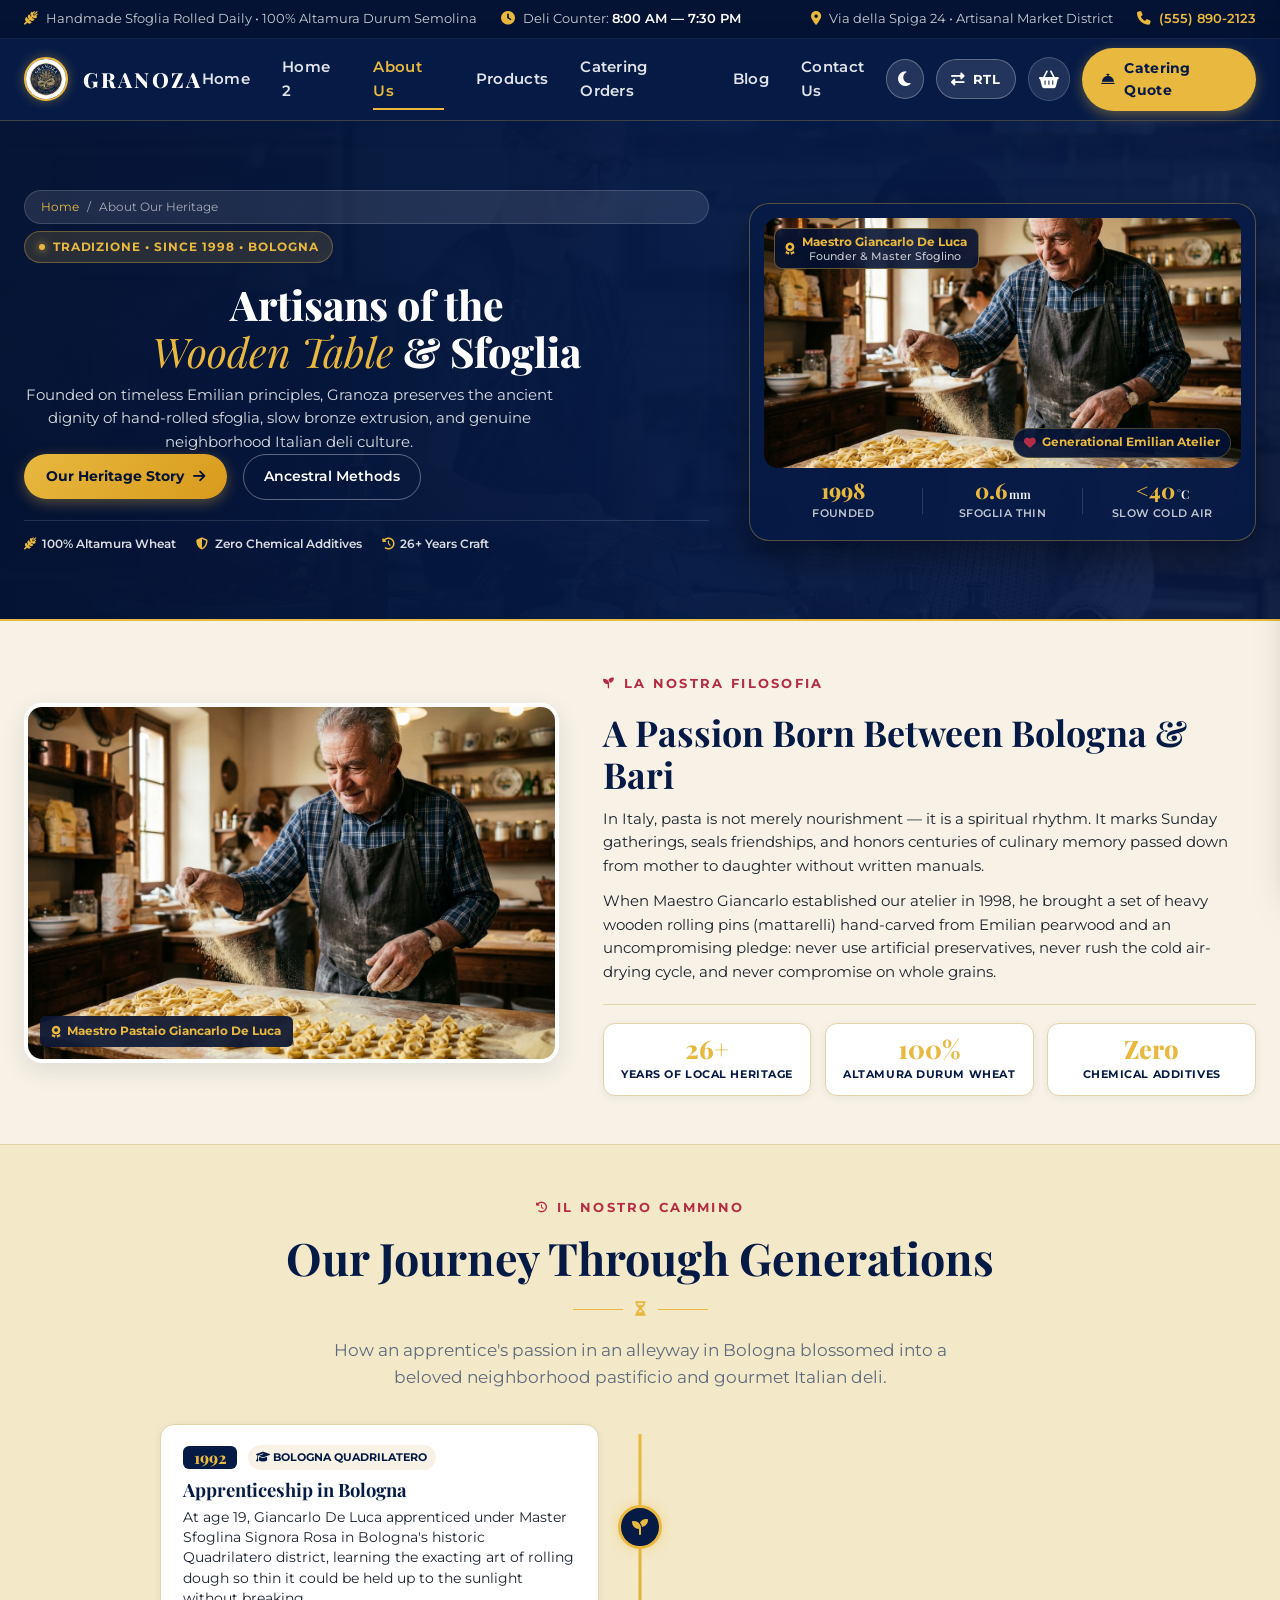
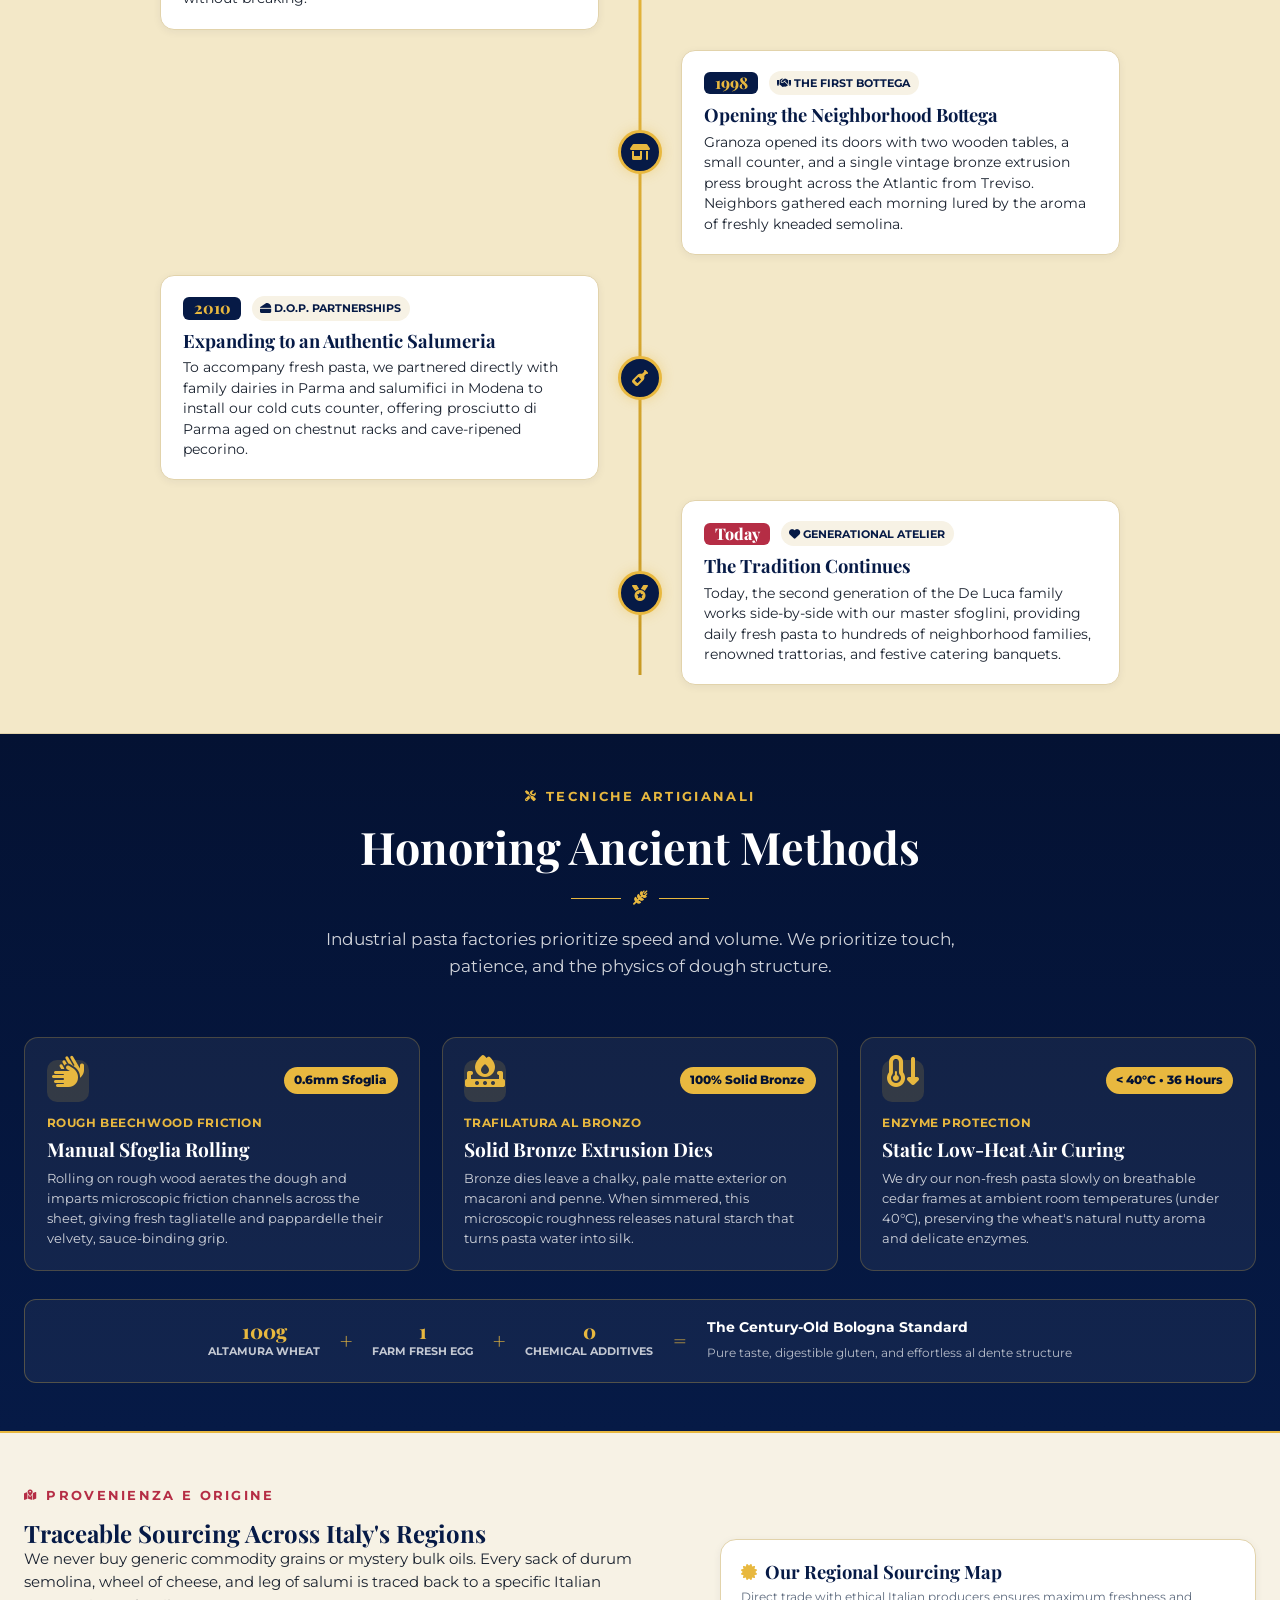
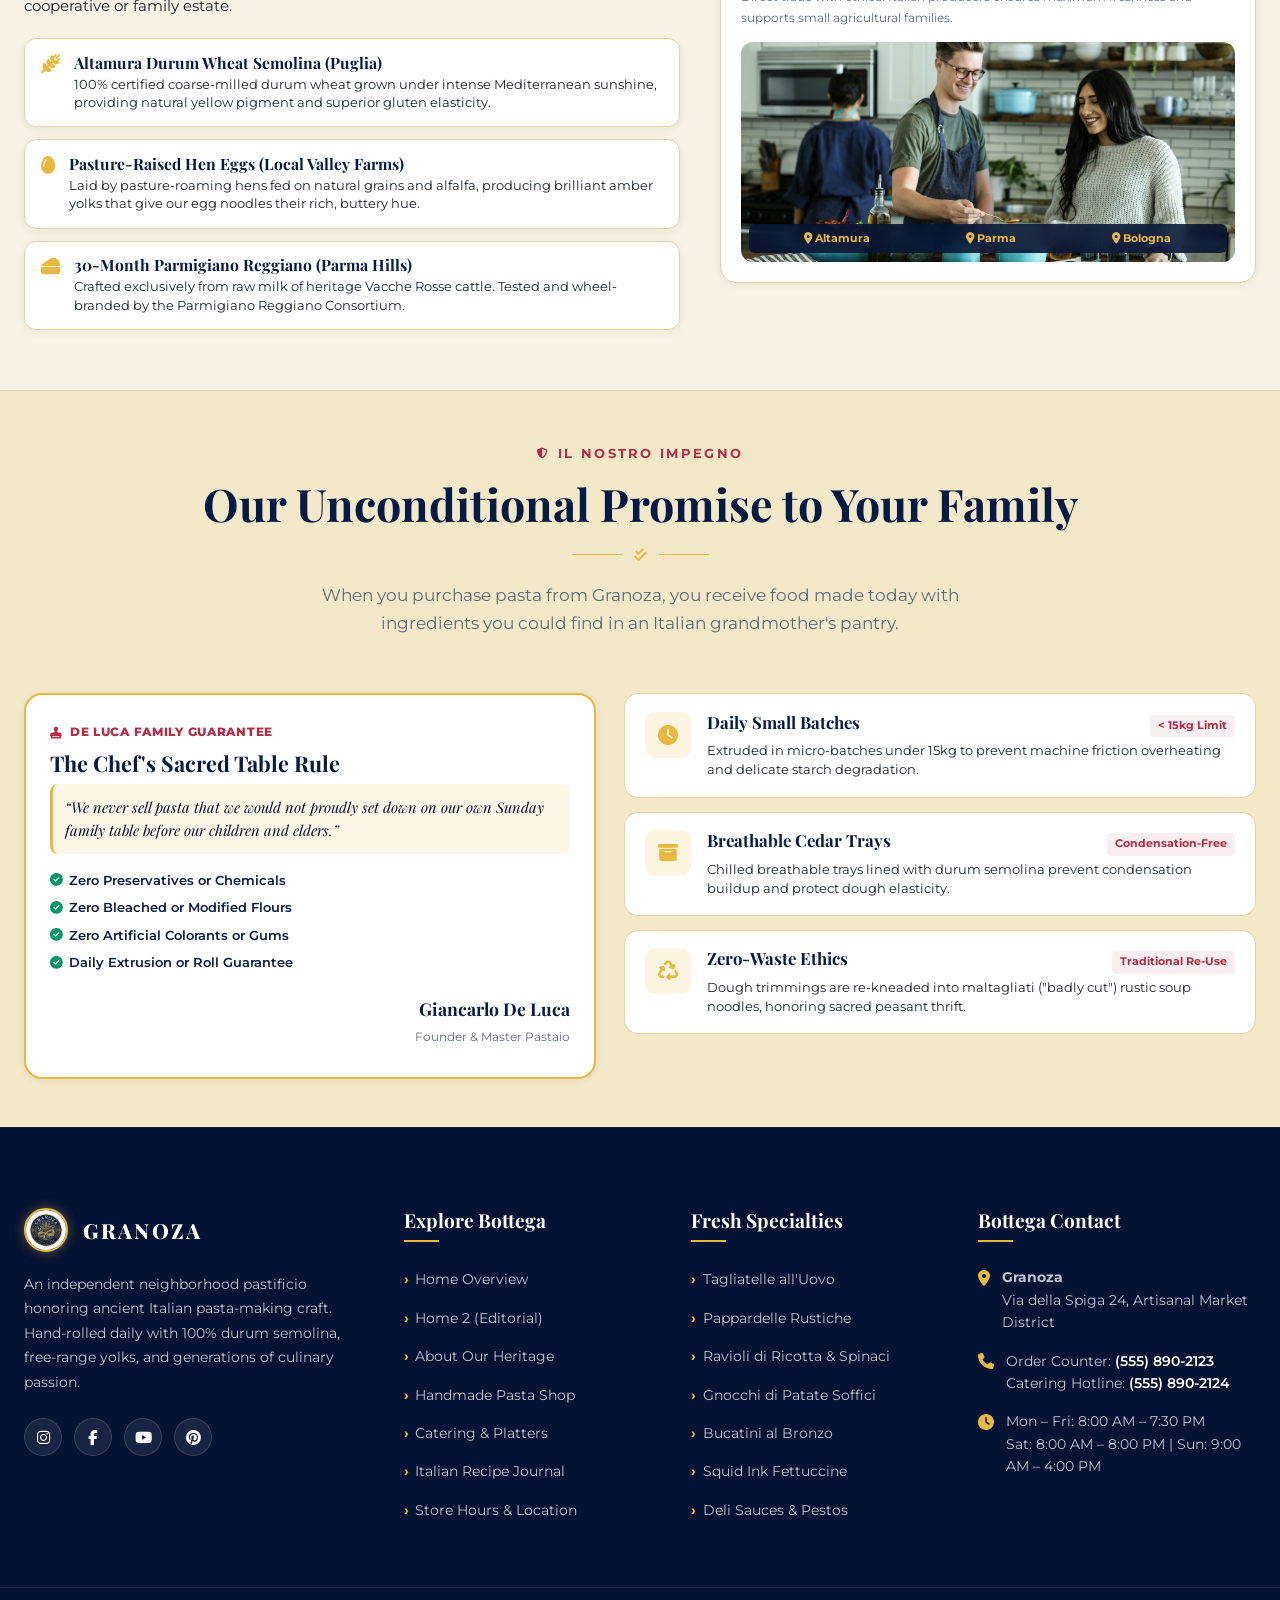
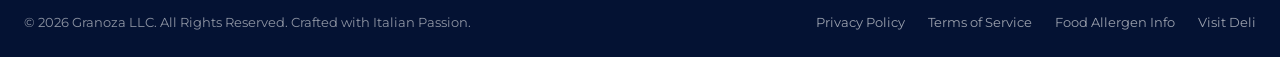
==== about.html @ 82238d60 "first commit" ====
<!DOCTYPE html>
<html lang="en">
<head>
  <meta charset="UTF-8">
  <meta name="viewport" content="width=device-width, initial-scale=1.0">
  <meta name="description" content="About Granoza — Our generational Italian pasta-making heritage, sustainable ingredient sourcing from Altamura and Parma, and our artisan team.">
  <meta name="keywords" content="Granoza, italian pasta heritage, master pasta maker, artisan sfoglina, altamura semolina sourcing, authentic italian deli">
  <title>About Us — Our Italian Heritage &amp; Artisanal Craft | Granoza</title>
  <link rel="icon" type="image/png" href="images/favicon.png">
  
  <!-- Fonts -->
  <link rel="preconnect" href="https://fonts.googleapis.com">
  <link rel="preconnect" href="https://fonts.gstatic.com" crossorigin>
  <link href="https://fonts.googleapis.com/css2?family=Montserrat:ital,wght@0,300;0,400;0,500;0,600;0,700;1,400&family=Playfair+Display:ital,wght@0,400;0,600;0,700;0,800;0,900;1,400;1,600;1,700&display=swap" rel="stylesheet">
  
  <!-- Font Awesome Icons -->
  <link rel="stylesheet" href="https://cdnjs.cloudflare.com/ajax/libs/font-awesome/6.5.1/css/all.min.css">
  
  <!-- Master Stylesheet -->
  <link rel="stylesheet" href="css/style.css?v=12">
<link rel="stylesheet" href="css/about_redesign.css?v=12">
  <!-- Theme & RTL Stylesheet -->
  <link rel="stylesheet" href="css/theme_rtl.css?v=12">

  <!-- Immediate Theme & RTL Init Script (prevents flash) -->
  <script>
    (function() {
      try {
        var theme = localStorage.getItem('granoza_theme');
        if (theme === 'dark' || (!theme && window.matchMedia && window.matchMedia('(prefers-color-scheme: dark)').matches)) {
          document.documentElement.setAttribute('data-theme', 'dark');
        } else {
          document.documentElement.setAttribute('data-theme', 'light');
        }
        var dir = localStorage.getItem('granoza_direction');
        if (dir === 'rtl') {
          document.documentElement.setAttribute('dir', 'rtl');
        } else {
          document.documentElement.setAttribute('dir', 'ltr');
        }
      } catch (e) {}
    })();
  </script>
</head>
<body>

  <!-- Top Announcement Bar -->
  <div class="top-bar">
    <div class="container top-bar-inner">
      <div class="top-bar-left">
        <div class="top-bar-item">
          <i class="fa-solid fa-wheat-awn"></i>
          <span>Handmade Sfoglia Rolled Daily &bull; 100% Altamura Durum Semolina</span>
        </div>
        <div class="top-bar-item">
          <i class="fa-solid fa-clock"></i>
          <span>Deli Counter: <strong>8:00 AM — 7:30 PM</strong></span>
        </div>
      </div>
      <div class="top-bar-right">
        <div class="top-bar-item">
          <i class="fa-solid fa-location-dot"></i>
          <span>Via della Spiga 24 &bull; Artisanal Market District</span>
        </div>
        <div class="top-bar-item">
          <i class="fa-solid fa-phone"></i>
          <a href="tel:+15558902123" style="color:var(--golden-yellow); font-weight:600;">(555) 890-2123</a>
        </div>
      </div>
    </div>
  </div>

  <!-- Main Navigation Header -->
  <header class="main-header">
    <div class="container nav-container">
      <a href="index.html" class="brand-logo" aria-label="Granoza Home">
        <div class="brand-logo-icon">
          <img src="images/granoza_logo.jpg" alt="Granoza Logo">
        </div>
        <div class="brand-logo-text">
          <span class="brand-title">GRANOZA</span>
        </div>
      </a>

      <!-- Desktop Navigation Menu -->
      <nav class="nav-menu" aria-label="Primary Navigation">
        <a href="index.html" class="nav-link">Home</a>
        <a href="home2.html" class="nav-link">Home 2</a>
        <a href="about.html" class="nav-link active">About Us</a>
        <a href="products.html" class="nav-link">Products</a>
        <a href="catering.html" class="nav-link">Catering Orders</a>
        <a href="blog.html" class="nav-link">Blog</a>
        <a href="contact.html" class="nav-link">Contact Us</a>
      </nav>

      <!-- Nav Actions -->
      <div class="nav-actions">
                <button type="button" class="theme-toggle-btn" id="themeToggleBtn" aria-label="Toggle Dark / Light Theme" title="Toggle Theme">
          <i class="fa-solid fa-moon"></i>
        </button>
        <button type="button" class="rtl-toggle-btn" id="rtlToggleBtn" aria-label="Toggle RTL / LTR Layout" title="Toggle RTL / LTR">
          <i class="fa-solid fa-right-left"></i>
          <span class="rtl-text">RTL</span>
        </button>
<button type="button" class="cart-toggle-btn" aria-label="Open Cart Order Drawer">
          <i class="fa-solid fa-basket-shopping"></i>
          <span class="cart-badge">0</span>
        </button>
        <a href="catering.html" class="btn btn-gold btn-sm d-none-mobile">
          <i class="fa-solid fa-bell-concierge"></i> Catering Quote
        </a>
        <button type="button" class="hamburger-btn" aria-label="Toggle Navigation Drawer">
          <span class="hamburger-line"></span>
          <span class="hamburger-line"></span>
          <span class="hamburger-line"></span>
        </button>
      </div>
    </div>
  </header>

  <!-- Mobile Navigation Overlay & Drawer -->
  <div class="mobile-nav-overlay"></div>
  <aside class="mobile-nav-drawer" aria-label="Mobile Navigation">
    <div class="mobile-nav-header">
      <div class="brand-logo-text">
        <span class="brand-title">GRANOZA</span>
      </div>
      <div class="mobile-nav-controls">
        <button type="button" class="theme-toggle-btn mobile-theme-btn" aria-label="Toggle Dark / Light Theme" title="Toggle Theme">
          <i class="fa-solid fa-moon"></i>
        </button>
        <button type="button" class="rtl-toggle-btn mobile-rtl-btn" aria-label="Toggle RTL / LTR Layout" title="Toggle RTL / LTR">
          <i class="fa-solid fa-right-left"></i>
          <span class="rtl-text">RTL</span>
        </button>
      </div>

      <button type="button" class="mobile-nav-close" aria-label="Close Mobile Nav">&times;</button>
    </div>
    <div class="mobile-nav-links">
      <a href="index.html" class="mobile-nav-link"><span>Home</span> <i class="fa-solid fa-angle-right"></i></a>
      <a href="home2.html" class="mobile-nav-link"><span>Home 2 (Editorial)</span> <i class="fa-solid fa-angle-right"></i></a>
      <a href="about.html" class="mobile-nav-link active"><span>About Our Story</span> <i class="fa-solid fa-angle-right"></i></a>
      <a href="products.html" class="mobile-nav-link"><span>Pasta & Deli Shop</span> <i class="fa-solid fa-angle-right"></i></a>
      <a href="catering.html" class="mobile-nav-link"><span>Catering & Platters</span> <i class="fa-solid fa-angle-right"></i></a>
      <a href="blog.html" class="mobile-nav-link"><span>Culinary Journal</span> <i class="fa-solid fa-angle-right"></i></a>
      <a href="contact.html" class="mobile-nav-link"><span>Contact & Location</span> <i class="fa-solid fa-angle-right"></i></a>
    </div>
    <div class="mobile-nav-footer">
      <a href="catering.html" class="btn btn-primary btn-sm" style="width:100%;">
        <i class="fa-solid fa-calendar-check"></i> Book Catering Order
      </a>
      <div class="mobile-deli-info">
        <p><i class="fa-solid fa-shop" style="color:var(--golden-yellow);"></i> Open Mon–Sat 8:00 AM – 7:30 PM</p>
        <p><i class="fa-solid fa-phone" style="color:var(--golden-yellow);"></i> (555) 890-2123</p>
      </div>
    </div>
  </aside>

  <!-- Cart / Order Drawer -->
  <aside class="cart-drawer" aria-label="Order Cart Basket">
    <div class="cart-drawer-header">
      <h3><i class="fa-solid fa-basket-shopping"></i> Your Pasta Basket</h3>
      <button type="button" class="cart-close-btn" aria-label="Close Cart">&times;</button>
    </div>
    <div class="cart-items-container">
      <!-- Populated via JavaScript -->
    </div>
    <div class="cart-drawer-footer">
      <div class="cart-subtotal-row">
        <span>Order Subtotal:</span>
        <span class="cart-subtotal-amount">$0.00</span>
      </div>
      <p class="cart-note">Freshly made pasta orders are chilled and boxed in insulated thermal sleeves with cooking instructions.</p>
      <button type="button" class="btn btn-primary btn-cart-checkout" style="width:100%;">
        <i class="fa-solid fa-circle-check"></i> Proceed to Order Reservation
      </button>
      <button type="button" class="btn btn-outline-navy btn-sm" onclick="showToast('Your basket has been saved for local pickup!','info')" style="width:100%;">
        Save For Later
      </button>
    </div>
  </aside>

      <!-- =========================================================================
       SECTION 1: HERO — BALANCED CINEMATIC SPLIT (UNIFIED HEIGHT: 500PX)
       ========================================================================= -->
  <section class="page-hero" id="hero-section">
    <div class="hero-bg-layers">
      <div class="hero-bg-overlay"></div>
      <img src="images/hero_about.jpg" class="hero-bg-img" alt="Italian culinary heritage and wooden table"
        onerror="this.src='images/italian_dining.jpg'">
    </div>
    <div class="container hero-cinematic-inner">
      <div class="hero-left-column">
        <nav class="breadcrumb-nav" aria-label="Breadcrumb">
          <a href="index.html">Home</a>
          <span>/</span>
          <span>About Our Heritage</span>
        </nav>
        <div class="hero-tag-line">
          <span class="hero-tag-dot"></span>
          <span>Tradizione &bull; Since 1998 &bull; Bologna</span>
        </div>
        <h1>Artisans of the <br><em class="hero-italic-accent">Wooden Table</em> &amp; Sfoglia</h1>
        <p class="hero-desc">Founded on timeless Emilian principles, Granoza preserves the ancient dignity of hand-rolled sfoglia, slow bronze extrusion, and genuine neighborhood Italian deli culture.</p>
        <div class="hero-cta-row">
          <a href="#about-philosophy" class="hero-cta-primary">
            <span>Our Heritage Story</span>
            <i class="fa-solid fa-arrow-right"></i>
          </a>
          <a href="#about-methods" class="hero-cta-ghost">Ancestral Methods</a>
        </div>
        <div class="hero-trust-row">
          <div class="htr-item"><i class="fa-solid fa-wheat-awn"></i> 100% Altamura Wheat</div>
          <div class="htr-item"><i class="fa-solid fa-shield-halved"></i> Zero Chemical Additives</div>
          <div class="htr-item"><i class="fa-solid fa-clock-rotate-left"></i> 26+ Years Craft</div>
        </div>
      </div>
      <div class="hero-right-column">
        <div class="hero-card-showcase">
          <div class="hero-image-float">
            <img src="images/chef_pastaio.jpg" alt="Master pastaio dusting semolina over handmade pasta"
              onerror="this.src='images/chef_rolling.jpg'">
            <div class="hero-float-badge">
              <i class="fa-solid fa-award"></i>
              <span>Maestro Giancarlo De Luca<br><small>Founder &amp; Master Sfoglino</small></span>
            </div>
            <div class="hero-rating-pill">
              <i class="fa-solid fa-heart" style="color:var(--tomato-red);"></i>
              <span>Generational Emilian Atelier</span>
            </div>
          </div>
          <div class="hero-stat-tower">
            <div class="hero-stat-block">
              <span class="hsb-number">1998</span>
              <span class="hsb-label">Founded</span>
            </div>
            <div class="hsb-divider"></div>
            <div class="hero-stat-block">
              <span class="hsb-number">0.6<small>mm</small></span>
              <span class="hsb-label">Sfoglia Thin</span>
            </div>
            <div class="hsb-divider"></div>
            <div class="hero-stat-block">
              <span class="hsb-number">&lt;40<small>&deg;C</small></span>
              <span class="hsb-label">Slow Cold Air</span>
            </div>
          </div>
        </div>
      </div>
    </div>
  </section>

  <!-- Brand Introduction Showcase -->
  <section class="about-hero-section">
    <div class="container about-intro-grid">
      <div class="about-intro-media">
        <div class="intro-image-frame">
          <img src="images/chef_pastaio.jpg" alt="Master Pastaio dusting golden semolina over tortellini" onerror="this.src='images/chef_rolling.jpg'">
          <div class="intro-media-badge">
            <i class="fa-solid fa-award"></i>
            <span>Maestro Pastaio Giancarlo De Luca</span>
          </div>
        </div>
      </div>
      <div class="about-intro-text">
        <span class="eyebrow"><i class="fa-solid fa-seedling"></i> La Nostra Filosofia</span>
        <h2>A Passion Born Between Bologna &amp; Bari</h2>
        <p>
          In Italy, pasta is not merely nourishment &mdash; it is a spiritual rhythm. It marks Sunday gatherings, seals friendships, and honors centuries of culinary memory passed down from mother to daughter without written manuals.
        </p>
        <p>
          When Maestro Giancarlo established our atelier in 1998, he brought a set of heavy wooden rolling pins (mattarelli) hand-carved from Emilian pearwood and an uncompromising pledge: never use artificial preservatives, never rush the cold air-drying cycle, and never compromise on whole grains.
        </p>
        <div class="about-stats-row">
          <div class="about-stat">
            <h3>26+</h3>
            <span>Years of Local Heritage</span>
          </div>
          <div class="about-stat">
            <h3>100%</h3>
            <span>Altamura Durum Wheat</span>
          </div>
          <div class="about-stat">
            <h3>Zero</h3>
            <span>Chemical Additives</span>
          </div>
        </div>
      </div>
    </div>
  </section>

  <!-- =========================================================================
       SECTION 2: OUR ITALIAN-INSPIRED STORY (ALTERNATING HERITAGE SPINE TIMELINE)
       ========================================================================= -->
  <section class="about-story-section">
    <div class="container">
      <div class="section-header">
        <span class="eyebrow"><i class="fa-solid fa-clock-rotate-left"></i> Il Nostro Cammino</span>
        <h2>Our Journey Through Generations</h2>
        <div class="gold-divider"><i class="fa-solid fa-hourglass-half"></i></div>
        <p>How an apprentice's passion in an alleyway in Bologna blossomed into a beloved neighborhood pastificio and gourmet Italian deli.</p>
      </div>

      <!-- Alternating Heritage Timeline with Center Spine (NO EMPTY GAPS!) -->
      <div class="heritage-spine-track">
        <div class="hst-center-line"></div>
        <div class="hst-milestones-list">
          <!-- Milestone 1: 1992 (Left) -->
          <div class="hst-item hst-item-left">
            <div class="hst-content-box">
              <div class="hst-box-header">
                <span class="hst-year-badge">1992</span>
                <span class="hst-tag-chip"><i class="fa-solid fa-graduation-cap"></i> Bologna Quadrilatero</span>
              </div>
              <h3>Apprenticeship in Bologna</h3>
              <p>At age 19, Giancarlo De Luca apprenticed under Master Sfoglina Signora Rosa in Bologna's historic Quadrilatero district, learning the exacting art of rolling dough so thin it could be held up to the sunlight without breaking.</p>
            </div>
            <div class="hst-node-pin"><i class="fa-solid fa-seedling"></i></div>
          </div>

          <!-- Milestone 2: 1998 (Right) -->
          <div class="hst-item hst-item-right">
            <div class="hst-node-pin"><i class="fa-solid fa-shop"></i></div>
            <div class="hst-content-box">
              <div class="hst-box-header">
                <span class="hst-year-badge">1998</span>
                <span class="hst-tag-chip"><i class="fa-solid fa-handshake"></i> The First Bottega</span>
              </div>
              <h3>Opening the Neighborhood Bottega</h3>
              <p>Granoza opened its doors with two wooden tables, a small counter, and a single vintage bronze extrusion press brought across the Atlantic from Treviso. Neighbors gathered each morning lured by the aroma of freshly kneaded semolina.</p>
            </div>
          </div>

          <!-- Milestone 3: 2010 (Left) -->
          <div class="hst-item hst-item-left">
            <div class="hst-content-box">
              <div class="hst-box-header">
                <span class="hst-year-badge">2010</span>
                <span class="hst-tag-chip"><i class="fa-solid fa-cheese"></i> D.O.P. Partnerships</span>
              </div>
              <h3>Expanding to an Authentic Salumeria</h3>
              <p>To accompany fresh pasta, we partnered directly with family dairies in Parma and salumifici in Modena to install our cold cuts counter, offering prosciutto di Parma aged on chestnut racks and cave-ripened pecorino.</p>
            </div>
            <div class="hst-node-pin"><i class="fa-solid fa-wine-bottle"></i></div>
          </div>

          <!-- Milestone 4: 2026 (Right) -->
          <div class="hst-item hst-item-right">
            <div class="hst-node-pin"><i class="fa-solid fa-medal"></i></div>
            <div class="hst-content-box">
              <div class="hst-box-header">
                <span class="hst-year-badge hst-year-current">Today</span>
                <span class="hst-tag-chip"><i class="fa-solid fa-heart"></i> Generational Atelier</span>
              </div>
              <h3>The Tradition Continues</h3>
              <p>Today, the second generation of the De Luca family works side-by-side with our master sfoglini, providing daily fresh pasta to hundreds of neighborhood families, renowned trattorias, and festive catering banquets.</p>
            </div>
          </div>
        </div>
      </div>
    </div>
  </section>

  <!-- =========================================================================
       SECTION 3: HANDMADE PASTA-MAKING TECHNIQUES (TECHNICAL SHOWCASE + RATIO BAR)
       ========================================================================= -->
  <section class="about-techniques-section">
    <div class="container">
      <div class="section-header text-light">
        <span class="eyebrow eyebrow-gold"><i class="fa-solid fa-screwdriver-wrench"></i> Tecniche Artigianali</span>
        <h2>Honoring Ancient Methods</h2>
        <div class="gold-divider"><i class="fa-solid fa-wheat-awn"></i></div>
        <p>Industrial pasta factories prioritize speed and volume. We prioritize touch, patience, and the physics of dough structure.</p>
      </div>

      <div class="tech-cards-grid">
        <div class="tech-card">
          <div class="tech-card-header">
            <div class="tech-icon-wrap"><i class="fa-solid fa-hands"></i></div>
            <span class="tech-metric-pill">0.6mm Sfoglia</span>
          </div>
          <span class="tech-subtitle">Rough Beechwood Friction</span>
          <h3>Manual Sfoglia Rolling</h3>
          <p>Rolling on rough wood aerates the dough and imparts microscopic friction channels across the sheet, giving fresh tagliatelle and pappardelle their velvety, sauce-binding grip.</p>
        </div>

        <div class="tech-card">
          <div class="tech-card-header">
            <div class="tech-icon-wrap"><i class="fa-solid fa-fire-burner"></i></div>
            <span class="tech-metric-pill">100% Solid Bronze</span>
          </div>
          <span class="tech-subtitle">Trafilatura al Bronzo</span>
          <h3>Solid Bronze Extrusion Dies</h3>
          <p>Bronze dies leave a chalky, pale matte exterior on macaroni and penne. When simmered, this microscopic roughness releases natural starch that turns pasta water into silk.</p>
        </div>

        <div class="tech-card">
          <div class="tech-card-header">
            <div class="tech-icon-wrap"><i class="fa-solid fa-temperature-arrow-down"></i></div>
            <span class="tech-metric-pill">&lt; 40&deg;C &bull; 36 Hours</span>
          </div>
          <span class="tech-subtitle">Enzyme Protection</span>
          <h3>Static Low-Heat Air Curing</h3>
          <p>We dry our non-fresh pasta slowly on breathable cedar frames at ambient room temperatures (under 40°C), preserving the wheat's natural nutty aroma and delicate enzymes.</p>
        </div>
      </div>

      <!-- Emilian Standard Formula Bar (Fills empty space with authentic culinary insight!) -->
      <div class="tech-formula-bar">
        <div class="tfb-item">
          <span class="tfb-val">100g</span>
          <span class="tfb-label">Altamura Wheat</span>
        </div>
        <span class="tfb-plus">+</span>
        <div class="tfb-item">
          <span class="tfb-val">1</span>
          <span class="tfb-label">Farm Fresh Egg</span>
        </div>
        <span class="tfb-plus">+</span>
        <div class="tfb-item">
          <span class="tfb-val">0</span>
          <span class="tfb-label">Chemical Additives</span>
        </div>
        <span class="tfb-equal">=</span>
        <div class="tfb-result">
          <strong>The Century-Old Bologna Standard</strong>
          <small>Pure taste, digestible gluten, and effortless al dente structure</small>
        </div>
      </div>
    </div>
  </section>

  <!-- =========================================================================
       SECTION 4: INGREDIENT SOURCING & DIRECT FARM PARTNERSHIPS
       ========================================================================= -->
  <section class="about-sourcing-section">
    <div class="container sourcing-grid">
      <div class="sourcing-content">
        <span class="eyebrow"><i class="fa-solid fa-map-location-dot"></i> Provenienza e Origine</span>
        <h2>Traceable Sourcing Across Italy's Regions</h2>
        <p class="sourcing-lead-p">
          We never buy generic commodity grains or mystery bulk oils. Every sack of durum semolina, wheel of cheese, and leg of salumi is traced back to a specific Italian cooperative or family estate.
        </p>

        <div class="sourcing-pin">
          <i class="fa-solid fa-wheat-awn"></i>
          <div>
            <h4>Altamura Durum Wheat Semolina (Puglia)</h4>
            <p>100% certified coarse-milled durum wheat grown under intense Mediterranean sunshine, providing natural yellow pigment and superior gluten elasticity.</p>
          </div>
        </div>

        <div class="sourcing-pin">
          <i class="fa-solid fa-egg"></i>
          <div>
            <h4>Pasture-Raised Hen Eggs (Local Valley Farms)</h4>
            <p>Laid by pasture-roaming hens fed on natural grains and alfalfa, producing brilliant amber yolks that give our egg noodles their rich, buttery hue.</p>
          </div>
        </div>

        <div class="sourcing-pin">
          <i class="fa-solid fa-cheese"></i>
          <div>
            <h4>30-Month Parmigiano Reggiano (Parma Hills)</h4>
            <p>Crafted exclusively from raw milk of heritage Vacche Rosse cattle. Tested and wheel-branded by the Parmigiano Reggiano Consortium.</p>
          </div>
        </div>
      </div>

      <div class="sourcing-map-box">
        <div class="smb-header">
          <i class="fa-solid fa-certificate" style="color:var(--golden-yellow);"></i>
          <h3>Our Regional Sourcing Map</h3>
        </div>
        <p class="smb-desc">Direct trade with ethical Italian producers ensures maximum freshness and supports small agricultural families.</p>
        <div class="smb-media-frame">
          <img src="images/hero_about.jpg" alt="Artisanal food table in Italy with olive oil, pasta and fresh bread" onerror="this.src='images/italian_dining.jpg'">
          <div class="smb-map-overlay">
            <span><i class="fa-solid fa-location-dot"></i> Altamura</span>
            <span><i class="fa-solid fa-location-dot"></i> Parma</span>
            <span><i class="fa-solid fa-location-dot"></i> Bologna</span>
          </div>
        </div>
      </div>
    </div>
  </section>

  <!-- =========================================================================
       SECTION 5: COMMITMENT TO FRESHNESS & FAMILY PLEDGE BOARD (REPLACES GENERIC CARDS)
       ========================================================================= -->
  <section class="about-pledge-section">
    <div class="container">
      <div class="section-header">
        <span class="eyebrow"><i class="fa-solid fa-shield-halved"></i> Il Nostro Impegno</span>
        <h2>Our Unconditional Promise to Your Family</h2>
        <div class="gold-divider"><i class="fa-solid fa-check-double"></i></div>
        <p>When you purchase pasta from Granoza, you receive food made today with ingredients you could find in an Italian grandmother's pantry.</p>
      </div>

      <!-- Atelier Quality Seal & Family Pledge Board -->
      <div class="pledge-master-board">
        <!-- Left: De Luca Quality Seal Card -->
        <div class="pmb-seal-card">
          <div class="pmb-seal-badge">
            <i class="fa-solid fa-stamp"></i>
            <span>De Luca Family Guarantee</span>
          </div>
          <h3>The Chef's Sacred Table Rule</h3>
          <p class="pmb-quote">&ldquo;We never sell pasta that we would not proudly set down on our own Sunday family table before our children and elders.&rdquo;</p>
          <div class="pmb-checklist">
            <div class="pmb-check-item"><i class="fa-solid fa-check-circle"></i> Zero Preservatives or Chemicals</div>
            <div class="pmb-check-item"><i class="fa-solid fa-check-circle"></i> Zero Bleached or Modified Flours</div>
            <div class="pmb-check-item"><i class="fa-solid fa-check-circle"></i> Zero Artificial Colorants or Gums</div>
            <div class="pmb-check-item"><i class="fa-solid fa-check-circle"></i> Daily Extrusion or Roll Guarantee</div>
          </div>
          <div class="pmb-signature">
            <span>Giancarlo De Luca</span>
            <small>Founder &amp; Master Pastaio</small>
          </div>
        </div>

        <!-- Right: 3 Actionable Pillar Tiles -->
        <div class="pmb-tiles-col">
          <div class="pmb-tile">
            <div class="pmb-tile-icon"><i class="fa-solid fa-clock"></i></div>
            <div class="pmb-tile-body">
              <div class="pmb-tile-top">
                <h4>Daily Small Batches</h4>
                <span class="pmb-metric-tag">&lt; 15kg Limit</span>
              </div>
              <p>Extruded in micro-batches under 15kg to prevent machine friction overheating and delicate starch degradation.</p>
            </div>
          </div>

          <div class="pmb-tile">
            <div class="pmb-tile-icon"><i class="fa-solid fa-box-archive"></i></div>
            <div class="pmb-tile-body">
              <div class="pmb-tile-top">
                <h4>Breathable Cedar Trays</h4>
                <span class="pmb-metric-tag">Condensation-Free</span>
              </div>
              <p>Chilled breathable trays lined with durum semolina prevent condensation buildup and protect dough elasticity.</p>
            </div>
          </div>

          <div class="pmb-tile">
            <div class="pmb-tile-icon"><i class="fa-solid fa-recycle"></i></div>
            <div class="pmb-tile-body">
              <div class="pmb-tile-top">
                <h4>Zero-Waste Ethics</h4>
                <span class="pmb-metric-tag">Traditional Re-Use</span>
              </div>
              <p>Dough trimmings are re-kneaded into maltagliati ("badly cut") rustic soup noodles, honoring sacred peasant thrift.</p>
            </div>
          </div>
        </div>
      </div>
    </div>
  </section>

<!-- =========================================================================
       UNIVERSAL FOOTER (CONSISTENT ACROSS ALL 7 PAGES)
       ========================================================================= -->
  <footer class="main-footer">
    <div class="container footer-grid">
      <div class="footer-col footer-about">
        <a href="index.html" class="brand-logo" style="margin-bottom:1.25rem;">
          <div class="brand-logo-icon">
            <img src="images/granoza_logo.jpg" alt="Granoza Logo">
          </div>
          <div class="brand-logo-text">
            <span class="brand-title">GRANOZA</span>
          </div>
        </a>
        <p>
          An independent neighborhood pastificio honoring ancient Italian pasta-making craft. Hand-rolled daily with 100% durum semolina, free-range yolks, and generations of culinary passion.
        </p>
        <div class="social-links">
          <a href="#" class="social-link" aria-label="Instagram"><i class="fa-brands fa-instagram"></i></a>
          <a href="#" class="social-link" aria-label="Facebook"><i class="fa-brands fa-facebook-f"></i></a>
          <a href="#" class="social-link" aria-label="YouTube"><i class="fa-brands fa-youtube"></i></a>
          <a href="#" class="social-link" aria-label="Pinterest"><i class="fa-brands fa-pinterest"></i></a>
        </div>
      </div>

      <div class="footer-col">
        <h3>Explore Bottega</h3>
        <ul class="footer-links-list">
          <li><a href="index.html">Home Overview</a></li>
          <li><a href="home2.html">Home 2 (Editorial)</a></li>
          <li><a href="about.html">About Our Heritage</a></li>
          <li><a href="products.html">Handmade Pasta Shop</a></li>
          <li><a href="catering.html">Catering & Platters</a></li>
          <li><a href="blog.html">Italian Recipe Journal</a></li>
          <li><a href="contact.html">Store Hours & Location</a></li>
        </ul>
      </div>

      <div class="footer-col">
        <h3>Fresh Specialties</h3>
        <ul class="footer-links-list">
          <li><a href="products.html">Tagliatelle all'Uovo</a></li>
          <li><a href="products.html">Pappardelle Rustiche</a></li>
          <li><a href="products.html">Ravioli di Ricotta & Spinaci</a></li>
          <li><a href="products.html">Gnocchi di Patate Soffici</a></li>
          <li><a href="products.html">Bucatini al Bronzo</a></li>
          <li><a href="products.html">Squid Ink Fettuccine</a></li>
          <li><a href="products.html">Deli Sauces & Pestos</a></li>
        </ul>
      </div>

      <div class="footer-col">
        <h3>Bottega Contact</h3>
        <div class="footer-contact-items">
          <div class="footer-contact-item">
            <i class="fa-solid fa-location-dot"></i>
            <div>
              <strong>Granoza</strong><br>
              Via della Spiga 24, Artisanal Market District
            </div>
          </div>
          <div class="footer-contact-item">
            <i class="fa-solid fa-phone"></i>
            <div>
              Order Counter: <a href="tel:+15558902123">(555) 890-2123</a><br>
              Catering Hotline: <a href="tel:+15558902124">(555) 890-2124</a>
            </div>
          </div>
          <div class="footer-contact-item">
            <i class="fa-solid fa-clock"></i>
            <div>
              Mon – Fri: 8:00 AM – 7:30 PM<br>
              Sat: 8:00 AM – 8:00 PM | Sun: 9:00 AM – 4:00 PM
            </div>
          </div>
        </div>
      </div>
    </div>

    <div class="footer-bottom">
      <div class="container footer-bottom-inner">
        <div>
          &copy; 2026 Granoza LLC. All Rights Reserved. Crafted with Italian Passion.
        </div>
        <div>
          <a href="#">Privacy Policy</a>
          <a href="#">Terms of Service</a>
          <a href="#">Food Allergen Info</a>
          <a href="contact.html">Visit Deli</a>
        </div>
      </div>
    </div>
  </footer>

  <!-- Back to Top Button -->
  <button type="button" class="back-to-top" aria-label="Back to top">
    <i class="fa-solid fa-arrow-up"></i>
  </button>

  <!-- Master JavaScript File -->
  <script src="js/main.js?v=12"></script>
</body>
</html>
---- css/style.css ----
@import url('redesign_sections.css');
@import url('home2_redesign.css');
@import url('about_redesign.css');
@import url('theme_rtl.css');

/* ==========================================================================
   GRANOZA — Local Handmade Pasta & Italian Deli
   Master Design System & Stylesheet
   Palette:
     Deep Navy Blue:  #061A46
     Royal Blue:      #164A87
     Warm Ivory:      #F7F2E5
     Creamy Beige:    #F3E8C8
     Tomato Red:      #B52D45
     Golden Yellow:   #E8B83F
     Pure White:      #FFFFFF
   Typography:
     Display/Headings: 'Playfair Display', Georgia, serif
     Body/UI:          'Montserrat', 'Lato', sans-serif
   ========================================================================== */

:root {
  /* Core Color Tokens */
  --navy-deep: #061A46;
  --navy-dark: #041233;
  --navy-surface: #0a245e;
  --royal-blue: #164A87;
  --royal-light: #2367b5;
  --warm-ivory: #F7F2E5;
  --warm-ivory-dark: #eee7d5;
  --creamy-beige: #F3E8C8;
  --beige-border: #e2d3ab;
  --tomato-red: #B52D45;
  --tomato-dark: #921f34;
  --tomato-soft: rgba(181, 45, 69, 0.12);
  --golden-yellow: #E8B83F;
  --gold-dark: #c89a24;
  --gold-soft: rgba(232, 184, 63, 0.16);
  --pure-white: #FFFFFF;
  --text-dark: #1b2330;
  --text-muted: #5e6b7e;
  --text-light-muted: #cbd5e1;
  --surface-border: rgba(6, 26, 70, 0.08);

  /* Typography */
  --font-serif: 'Playfair Display', Georgia, serif;
  --font-sans: 'Montserrat', -apple-system, BlinkMacSystemFont, "Segoe UI", Roboto, sans-serif;

  /* Shadows */
  --shadow-sm: 0 2px 8px rgba(6, 26, 70, 0.06);
  --shadow-md: 0 8px 24px rgba(6, 26, 70, 0.1);
  --shadow-lg: 0 16px 40px rgba(6, 26, 70, 0.14);
  --shadow-glow: 0 0 25px rgba(232, 184, 63, 0.35);

  /* Transitions */
  --transition: all 0.28s cubic-bezier(0.4, 0, 0.2, 1);
  --transition-slow: all 0.45s cubic-bezier(0.4, 0, 0.2, 1);

  /* Radius */
  --radius-sm: 6px;
  --radius-md: 12px;
  --radius-lg: 18px;
  --radius-pill: 9999px;
}

/* ==========================================================================
   RESET & BASE STYLES
   ========================================================================== */
*, *::before, *::after {
  box-sizing: border-box;
  margin: 0;
  padding: 0;
}

html {
  font-size: 16px;
  scroll-behavior: smooth;
  -webkit-font-smoothing: antialiased;
  -moz-osx-font-smoothing: grayscale;
}

body {
  font-family: var(--font-sans);
  background-color: var(--warm-ivory);
  color: var(--text-dark);
  line-height: 1.65;
  overflow-x: hidden;
}

img {
  max-width: 100%;
  height: auto;
  display: block;
}

a {
  text-decoration: none;
  color: inherit;
  transition: var(--transition);
}

ul, ol {
  list-style: none;
}

button, input, textarea, select {
  font-family: inherit;
  font-size: inherit;
  border: none;
  outline: none;
}

button {
  cursor: pointer;
  background: none;
}

/* Container */
.container {
  width: 100%;
  max-width: 1320px;
  margin-left: auto;
  margin-right: auto;
  padding-left: 1.5rem;
  padding-right: 1.5rem;
}

.container-wide {
  width: 100%;
  max-width: 1520px;
  margin-left: auto;
  margin-right: auto;
  padding-left: 1.5rem;
  padding-right: 1.5rem;
}

.container-narrow {
  width: 100%;
  max-width: 980px;
  margin-left: auto;
  margin-right: auto;
  padding-left: 1.5rem;
  padding-right: 1.5rem;
}

/* Typography Helpers */
h1, h2, h3, h4, h5, h6 {
  font-family: var(--font-serif);
  font-weight: 700;
  color: var(--navy-deep);
  line-height: 1.25;
}

.eyebrow {
  display: inline-flex;
  align-items: center;
  gap: 0.5rem;
  font-size: 0.8rem;
  font-weight: 700;
  letter-spacing: 0.18em;
  text-transform: uppercase;
  color: var(--tomato-red);
  margin-bottom: 0.75rem;
}

.eyebrow-gold {
  color: var(--golden-yellow);
}

.eyebrow i {
  font-size: 0.85em;
}

.section-header {
  text-align: center;
  margin-bottom: 3.5rem;
  position: relative;
}

.section-header h2 {
  font-size: clamp(2rem, 3.5vw, 2.85rem);
  margin-bottom: 1rem;
}

.section-header p {
  font-size: 1.05rem;
  color: var(--text-muted);
  max-width: 680px;
  margin-left: auto;
  margin-right: auto;
}

.section-header.text-light h2 {
  color: var(--pure-white);
}

.section-header.text-light p {
  color: rgba(255, 255, 255, 0.82);
}

.gold-divider {
  display: flex;
  align-items: center;
  justify-content: center;
  gap: 0.75rem;
  margin: 1rem auto 1.25rem;
}

.gold-divider::before,
.gold-divider::after {
  content: "";
  height: 1px;
  width: 50px;
  background-color: var(--golden-yellow);
}

.gold-divider i {
  color: var(--golden-yellow);
  font-size: 0.9rem;
}

/* ==========================================================================
   BUTTONS & BADGES
   ========================================================================== */
.btn {
  display: inline-flex;
  align-items: center;
  justify-content: center;
  gap: 0.6rem;
  padding: 0.85rem 1.85rem;
  font-weight: 600;
  font-size: 0.95rem;
  border-radius: var(--radius-pill);
  transition: var(--transition);
  text-decoration: none;
  cursor: pointer;
  letter-spacing: 0.02em;
}

.btn-primary {
  background-color: var(--tomato-red);
  color: var(--pure-white);
  box-shadow: 0 4px 14px rgba(181, 45, 69, 0.35);
}

.btn-primary:hover {
  background-color: var(--tomato-dark);
  transform: translateY(-2px);
  box-shadow: 0 6px 20px rgba(181, 45, 69, 0.45);
  color: var(--pure-white);
}

.btn-gold {
  background-color: var(--golden-yellow);
  color: var(--navy-deep);
  font-weight: 700;
  box-shadow: 0 4px 14px rgba(232, 184, 63, 0.4);
}

.btn-gold:hover {
  background-color: var(--gold-dark);
  color: var(--pure-white);
  transform: translateY(-2px);
  box-shadow: 0 6px 20px rgba(200, 154, 36, 0.5);
}

.btn-navy {
  background-color: var(--navy-deep);
  color: var(--pure-white);
}

.btn-navy:hover {
  background-color: var(--royal-blue);
  transform: translateY(-2px);
  color: var(--pure-white);
}

.btn-outline-white {
  background: transparent;
  color: var(--pure-white);
  border: 1.5px solid rgba(255, 255, 255, 0.8);
}

.btn-outline-white:hover {
  background: var(--pure-white);
  color: var(--navy-deep);
  transform: translateY(-2px);
}

.btn-outline-navy {
  background: transparent;
  color: var(--navy-deep);
  border: 1.5px solid var(--navy-deep);
}

.btn-outline-navy:hover {
  background: var(--navy-deep);
  color: var(--pure-white);
  transform: translateY(-2px);
}

.btn-outline-gold {
  background: transparent;
  color: var(--golden-yellow);
  border: 1.5px solid var(--golden-yellow);
}

.btn-outline-gold:hover {
  background: var(--golden-yellow);
  color: var(--navy-deep);
  transform: translateY(-2px);
}

.btn-sm {
  padding: 0.55rem 1.15rem;
  font-size: 0.85rem;
}

.btn-lg {
  padding: 1.05rem 2.25rem;
  font-size: 1.05rem;
}

.badge {
  display: inline-flex;
  align-items: center;
  gap: 0.35rem;
  padding: 0.35rem 0.75rem;
  font-size: 0.75rem;
  font-weight: 700;
  border-radius: var(--radius-pill);
  letter-spacing: 0.04em;
  text-transform: uppercase;
}

.badge-tomato {
  background-color: var(--tomato-red);
  color: var(--pure-white);
}

.badge-gold {
  background-color: var(--golden-yellow);
  color: var(--navy-deep);
}

.badge-navy {
  background-color: var(--navy-deep);
  color: var(--pure-white);
}

.badge-soft-tomato {
  background: var(--tomato-soft);
  color: var(--tomato-red);
  border: 1px solid rgba(181, 45, 69, 0.2);
}

.badge-soft-gold {
  background: var(--gold-soft);
  color: #9c7308;
  border: 1px solid rgba(232, 184, 63, 0.3);
}

/* ==========================================================================
   TOP BAR & NAVIGATION HEADER
   ========================================================================== */
.top-bar {
  background-color: var(--navy-dark);
  color: rgba(255, 255, 255, 0.78);
  font-size: 0.82rem;
  padding: 0.5rem 0;
  border-bottom: 1px solid rgba(255, 255, 255, 0.08);
}

.top-bar-inner {
  display: flex;
  align-items: center;
  justify-content: space-between;
}

.top-bar-left, .top-bar-right {
  display: flex;
  align-items: center;
  gap: 1.5rem;
}

.top-bar-item {
  display: flex;
  align-items: center;
  gap: 0.5rem;
}

.top-bar-item i {
  color: var(--golden-yellow);
  font-size: 0.85rem;
}

.top-bar-item strong {
  color: var(--pure-white);
  font-weight: 600;
}

.main-header {
  position: sticky;
  top: 0;
  z-index: 1000;
  background-color: var(--navy-deep);
  box-shadow: 0 4px 20px rgba(6, 26, 70, 0.3);
  transition: var(--transition);
  border-bottom: 1px solid rgba(232, 184, 63, 0.25);
}

.main-header.scrolled {
  background-color: rgba(6, 26, 70, 0.96);
  backdrop-filter: blur(10px);
  box-shadow: 0 8px 30px rgba(0, 0, 0, 0.4);
}

.nav-container {
  display: flex;
  align-items: center;
  justify-content: space-between;
  padding-top: 0.6rem;
  padding-bottom: 0.6rem;
}

/* Brand Logo */
.brand-logo {
  display: flex;
  align-items: center;
  gap: 0.95rem;
  text-decoration: none;
}

.brand-logo-icon {
  width: 44px;
  height: 44px;
  border-radius: 50%;
  border: 2px solid var(--golden-yellow);
  overflow: hidden;
  box-shadow: 0 0 12px rgba(232, 184, 63, 0.4);
  background: var(--navy-dark);
  display: flex;
  align-items: center;
  justify-content: center;
  flex-shrink: 0;
  transition: var(--transition);
}

.brand-logo:hover .brand-logo-icon {
  transform: scale(1.05) rotate(3deg);
  box-shadow: 0 0 22px rgba(232, 184, 63, 0.65);
}

.brand-logo-icon img {
  width: 100%;
  height: 100%;
  object-fit: cover;
}

.brand-logo-text {
  display: flex;
  flex-direction: column;
  justify-content: center;
}

.brand-title {
  font-family: var(--font-serif);
  font-size: 1.3rem;
  font-weight: 800;
  letter-spacing: 0.1em;
  color: var(--pure-white);
  line-height: 1;
  text-transform: uppercase;
  transition: var(--transition);
}

.brand-logo:hover .brand-title {
  color: var(--golden-yellow);
}

/* Nav Menu */
.nav-menu {
  display: flex;
  align-items: center;
  gap: 2rem;
}

.nav-link {
  font-size: 0.92rem;
  font-weight: 600;
  color: rgba(255, 255, 255, 0.88);
  position: relative;
  padding: 0.4rem 0;
  transition: var(--transition);
  letter-spacing: 0.02em;
}

.nav-link::after {
  content: "";
  position: absolute;
  bottom: 0;
  left: 0;
  width: 0%;
  height: 2px;
  background-color: var(--golden-yellow);
  transition: var(--transition);
}

.nav-link:hover,
.nav-link.active {
  color: var(--golden-yellow);
}

.nav-link:hover::after,
.nav-link.active::after {
  width: 100%;
}

/* Nav Actions */
.nav-actions {
  display: flex;
  align-items: center;
  gap: 0.75rem;
}

.theme-toggle-btn,
.rtl-toggle-btn {
  display: inline-flex;
  align-items: center;
  justify-content: center;
  gap: 0.45rem;
  height: 42px;
  background: rgba(255, 255, 255, 0.1);
  border: 1px solid rgba(255, 255, 255, 0.22);
  color: #ffffff;
  cursor: pointer;
  transition: var(--transition);
  backdrop-filter: blur(8px);
}

.theme-toggle-btn {
  width: 42px;
  border-radius: 50%;
  font-size: 1.05rem;
}

.theme-toggle-btn:hover,
.rtl-toggle-btn:hover {
  background: var(--royal-blue);
  color: var(--golden-yellow);
  border-color: var(--golden-yellow);
  transform: translateY(-2px);
}

.rtl-toggle-btn {
  padding: 0 0.85rem;
  border-radius: var(--radius-pill);
  font-size: 0.82rem;
  font-weight: 700;
  letter-spacing: 0.05em;
}

.cart-toggle-btn {
  position: relative;
  display: flex;
  align-items: center;
  justify-content: center;
  width: 44px;
  height: 44px;
  border-radius: 50%;
  background: rgba(255, 255, 255, 0.1);
  color: var(--pure-white);
  border: 1px solid rgba(255, 255, 255, 0.18);
  font-size: 1.1rem;
  transition: var(--transition);
}

.cart-toggle-btn:hover {
  background: var(--royal-blue);
  color: var(--golden-yellow);
  border-color: var(--golden-yellow);
  transform: translateY(-2px);
}

.cart-badge {
  position: absolute;
  top: -4px;
  right: -4px;
  background-color: var(--tomato-red);
  color: var(--pure-white);
  font-size: 0.7rem;
  font-weight: 700;
  width: 20px;
  height: 20px;
  border-radius: 50%;
  display: flex;
  align-items: center;
  justify-content: center;
  box-shadow: 0 2px 6px rgba(0, 0, 0, 0.3);
}

.hamburger-btn {
  display: none;
  flex-direction: column;
  justify-content: center;
  gap: 5px;
  width: 40px;
  height: 40px;
  padding: 8px;
  background: rgba(255, 255, 255, 0.1);
  border: 1px solid rgba(255, 255, 255, 0.2);
  border-radius: var(--radius-sm);
  cursor: pointer;
}

.hamburger-line {
  width: 100%;
  height: 2px;
  background-color: var(--pure-white);
  transition: var(--transition);
  border-radius: 2px;
}

.hamburger-btn.active .hamburger-line:nth-child(1) {
  transform: translateY(7px) rotate(45deg);
}

.hamburger-btn.active .hamburger-line:nth-child(2) {
  opacity: 0;
}

.hamburger-btn.active .hamburger-line:nth-child(3) {
  transform: translateY(-7px) rotate(-45deg);
}

/* Mobile Nav Drawer */
.mobile-nav-drawer {
  position: fixed;
  top: 0;
  right: -100%;
  width: 320px;
  max-width: 85%;
  height: 100vh;
  background-color: var(--navy-deep);
  border-left: 2px solid var(--golden-yellow);
  box-shadow: -10px 0 30px rgba(0, 0, 0, 0.5);
  z-index: 1050;
  display: flex;
  flex-direction: column;
  padding: 2rem 1.5rem;
  transition: right 0.35s ease;
  overflow-y: auto;
}

.mobile-nav-drawer.open {
  right: 0;
}

.mobile-nav-overlay {
  position: fixed;
  top: 0;
  left: 0;
  width: 100%;
  height: 100%;
  background: rgba(4, 18, 51, 0.7);
  backdrop-filter: blur(4px);
  z-index: 1040;
  opacity: 0;
  visibility: hidden;
  transition: var(--transition);
}

.mobile-nav-overlay.open {
  opacity: 1;
  visibility: visible;
}

.mobile-nav-header {
  display: flex;
  align-items: center;
  justify-content: space-between;
  padding-bottom: 1.5rem;
  border-bottom: 1px solid rgba(255, 255, 255, 0.12);
  margin-bottom: 1.5rem;
}

.mobile-nav-close {
  color: var(--pure-white);
  font-size: 1.5rem;
  width: 36px;
  height: 36px;
  display: flex;
  align-items: center;
  justify-content: center;
  border-radius: 50%;
  background: rgba(255, 255, 255, 0.1);
}

.mobile-nav-links {
  display: flex;
  flex-direction: column;
  gap: 0.85rem;
  margin-bottom: 2rem;
}

.mobile-nav-link {
  font-size: 1.05rem;
  font-weight: 600;
  color: rgba(255, 255, 255, 0.9);
  padding: 0.6rem 0.8rem;
  border-radius: var(--radius-sm);
  display: flex;
  align-items: center;
  justify-content: space-between;
}

.mobile-nav-link:hover,
.mobile-nav-link.active {
  background: rgba(232, 184, 63, 0.15);
  color: var(--golden-yellow);
}

.mobile-nav-footer {
  margin-top: auto;
  padding-top: 1.5rem;
  border-top: 1px solid rgba(255, 255, 255, 0.12);
  display: flex;
  flex-direction: column;
  gap: 1rem;
}

.mobile-deli-info {
  font-size: 0.82rem;
  color: rgba(255, 255, 255, 0.7);
  line-height: 1.5;
}

/* ==========================================================================
   CART / ORDER DRAWER
   ========================================================================== */
.cart-drawer {
  position: fixed;
  top: 0;
  right: -450px;
  width: 420px;
  max-width: 95%;
  height: 100vh;
  background-color: var(--warm-ivory);
  border-left: 2px solid var(--golden-yellow);
  box-shadow: -10px 0 40px rgba(0, 0, 0, 0.35);
  z-index: 1100;
  display: flex;
  flex-direction: column;
  transition: right 0.35s ease;
}

.cart-drawer.open {
  right: 0;
}

.cart-drawer-header {
  background-color: var(--navy-deep);
  color: var(--pure-white);
  padding: 1.25rem 1.5rem;
  display: flex;
  align-items: center;
  justify-content: space-between;
}

.cart-drawer-header h3 {
  color: var(--pure-white);
  font-size: 1.25rem;
  display: flex;
  align-items: center;
  gap: 0.65rem;
}

.cart-drawer-header h3 i {
  color: var(--golden-yellow);
}

.cart-close-btn {
  color: rgba(255, 255, 255, 0.8);
  font-size: 1.3rem;
  transition: var(--transition);
}

.cart-close-btn:hover {
  color: var(--golden-yellow);
  transform: rotate(90deg);
}

.cart-items-container {
  flex: 1;
  overflow-y: auto;
  padding: 1.25rem 1.5rem;
  display: flex;
  flex-direction: column;
  gap: 1rem;
}

.cart-empty-state {
  text-align: center;
  padding: 3rem 1rem;
  color: var(--text-muted);
}

.cart-empty-state i {
  font-size: 3.5rem;
  color: var(--beige-border);
  margin-bottom: 1rem;
}

.cart-item {
  background: var(--pure-white);
  border: 1px solid var(--beige-border);
  border-radius: var(--radius-md);
  padding: 0.85rem;
  display: grid;
  grid-template-columns: 65px 1fr auto;
  gap: 0.85rem;
  align-items: center;
  box-shadow: var(--shadow-sm);
}

.cart-item-img {
  width: 65px;
  height: 65px;
  border-radius: var(--radius-sm);
  object-fit: cover;
  border: 1px solid var(--beige-border);
}

.cart-item-info h4 {
  font-size: 0.95rem;
  margin-bottom: 0.2rem;
  color: var(--navy-deep);
}

.cart-item-weight {
  font-size: 0.78rem;
  color: var(--text-muted);
  display: block;
}

.cart-item-price {
  font-size: 0.9rem;
  font-weight: 700;
  color: var(--tomato-red);
}

.cart-item-actions {
  display: flex;
  flex-direction: column;
  align-items: flex-end;
  gap: 0.4rem;
}

.qty-control {
  display: flex;
  align-items: center;
  border: 1px solid var(--beige-border);
  border-radius: var(--radius-pill);
  overflow: hidden;
  background: var(--warm-ivory);
}

.qty-btn {
  width: 24px;
  height: 24px;
  display: flex;
  align-items: center;
  justify-content: center;
  font-size: 0.8rem;
  font-weight: bold;
  color: var(--navy-deep);
  transition: var(--transition);
}

.qty-btn:hover {
  background: var(--golden-yellow);
}

.qty-val {
  width: 24px;
  text-align: center;
  font-size: 0.8rem;
  font-weight: 600;
}

.cart-remove-btn {
  color: var(--text-muted);
  font-size: 0.8rem;
  transition: var(--transition);
}

.cart-remove-btn:hover {
  color: var(--tomato-red);
}

.cart-drawer-footer {
  background: var(--pure-white);
  border-top: 1px solid var(--beige-border);
  padding: 1.25rem 1.5rem;
  display: flex;
  flex-direction: column;
  gap: 0.85rem;
}

.cart-subtotal-row {
  display: flex;
  justify-content: space-between;
  font-size: 1.05rem;
  font-weight: 700;
  color: var(--navy-deep);
}

.cart-subtotal-amount {
  color: var(--tomato-red);
  font-size: 1.25rem;
}

.cart-note {
  font-size: 0.75rem;
  color: var(--text-muted);
  text-align: center;
}

/* ==========================================================================
   PAGE HERO COMPONENT (UNIVERSAL & VARIANTS)
   ========================================================================== */
.page-hero {
  background: linear-gradient(135deg, var(--navy-dark) 0%, var(--navy-deep) 60%, var(--royal-blue) 100%);
  color: var(--pure-white);
  padding: 3rem 0;
  position: relative;
  overflow: hidden;
  border-bottom: 2px solid var(--golden-yellow);
}

.page-hero::before {
  content: "";
  position: absolute;
  top: 0;
  left: 0;
  right: 0;
  bottom: 0;
  background-image: radial-gradient(circle at 10% 20%, rgba(232, 184, 63, 0.08) 0%, transparent 40%),
                    radial-gradient(circle at 90% 80%, rgba(181, 45, 69, 0.12) 0%, transparent 40%);
  pointer-events: none;
}

.page-hero-content {
  position: relative;
  z-index: 2;
  text-align: center;
  max-width: 820px;
  margin: 0 auto;
}

.page-hero h1 {
  font-size: clamp(1.8rem, 3.2vw, 2.8rem);
  color: var(--pure-white);
  margin-bottom: 1rem;
  font-weight: 800;
}

.page-hero p {
  font-size: 1.15rem;
  color: rgba(255, 255, 255, 0.85);
  line-height: 1.7;
  margin-bottom: 1.5rem;
}

.breadcrumb-nav {
  display: inline-flex;
  align-items: center;
  gap: 0.5rem;
  background: rgba(255, 255, 255, 0.1);
  padding: 0.35rem 1rem;
  border-radius: var(--radius-pill);
  font-size: 0.82rem;
  border: 1px solid rgba(255, 255, 255, 0.15);
}

.breadcrumb-nav a {
  color: var(--golden-yellow);
}

.breadcrumb-nav span {
  color: rgba(255, 255, 255, 0.6);
}

/* ==========================================================================
   HOMEPAGE 1 SECTIONS
   ========================================================================== */

/* Hero Home 1: Split Masterpiece */
.hero-home-1 {
  background: linear-gradient(135deg, var(--navy-dark) 0%, var(--navy-deep) 65%, var(--royal-blue) 100%);
  padding: 2.5rem 0 3.5rem;
  position: relative;
  overflow: hidden;
  border-bottom: 3px solid var(--golden-yellow);
}

.hero-home-1::after {
  content: "";
  position: absolute;
  bottom: 0;
  left: 0;
  right: 0;
  height: 40px;
  background: linear-gradient(to top, rgba(6, 26, 70, 0.4), transparent);
  pointer-events: none;
}

.hero-grid {
  display: grid;
  grid-template-columns: 1.15fr 1fr;
  gap: 3.5rem;
  align-items: center;
}

.hero-text {
  color: var(--pure-white);
}

.hero-badge-pill {
  display: inline-flex;
  align-items: center;
  gap: 0.65rem;
  background: rgba(232, 184, 63, 0.15);
  border: 1px solid rgba(232, 184, 63, 0.4);
  color: var(--golden-yellow);
  padding: 0.45rem 1.1rem;
  border-radius: var(--radius-pill);
  font-size: 0.8rem;
  font-weight: 700;
  letter-spacing: 0.12em;
  text-transform: uppercase;
  margin-bottom: 1.5rem;
}

.hero-text h1 {
  font-size: clamp(2rem, 3.2vw, 3.2rem);
  color: var(--pure-white);
  line-height: 1.18;
  margin-bottom: 1.25rem;
}

.hero-text h1 span {
  color: var(--golden-yellow);
  font-style: italic;
}

.hero-desc {
  font-size: 1.05rem;
  color: rgba(255, 255, 255, 0.85);
  margin-bottom: 2rem;
  line-height: 1.7;
}

.hero-buttons {
  display: flex;
  flex-wrap: wrap;
  gap: 1.15rem;
  margin-bottom: 2.5rem;
}

.hero-highlights-strip {
  display: grid;
  grid-template-columns: repeat(3, 1fr);
  gap: 1.5rem;
  padding-top: 1.5rem;
  border-top: 1px solid rgba(255, 255, 255, 0.15);
}

.hero-stat-item {
  display: flex;
  flex-direction: column;
}

.hero-stat-num {
  font-family: var(--font-serif);
  font-size: 1.6rem;
  font-weight: 800;
  color: var(--golden-yellow);
  line-height: 1.1;
}

.hero-stat-label {
  font-size: 0.78rem;
  color: rgba(255, 255, 255, 0.7);
  letter-spacing: 0.04em;
  text-transform: uppercase;
  margin-top: 0.2rem;
}

.hero-media-wrapper {
  position: relative;
}

.hero-main-card {
  position: relative;
  border-radius: var(--radius-lg);
  overflow: hidden;
  border: 2px solid rgba(232, 184, 63, 0.35);
  box-shadow: 0 20px 50px rgba(0, 0, 0, 0.45);
}

.hero-main-card img {
  width: 100%;
  height: 480px;
  object-fit: cover;
  display: block;
  transition: transform 0.6s ease;
}

.hero-main-card:hover img {
  transform: scale(1.03);
}

.hero-floating-badge {
  position: absolute;
  bottom: 25px;
  left: 25px;
  background: rgba(6, 26, 70, 0.92);
  backdrop-filter: blur(8px);
  border: 1px solid var(--golden-yellow);
  padding: 1rem 1.4rem;
  border-radius: var(--radius-md);
  color: var(--pure-white);
  display: flex;
  align-items: center;
  gap: 1rem;
  box-shadow: var(--shadow-lg);
  max-width: 280px;
}

.badge-round-gold {
  width: 44px;
  height: 44px;
  border-radius: 50%;
  background: var(--golden-yellow);
  color: var(--navy-deep);
  display: flex;
  align-items: center;
  justify-content: center;
  font-size: 1.2rem;
  flex-shrink: 0;
}

.floating-badge-text strong {
  display: block;
  font-size: 0.9rem;
  color: var(--golden-yellow);
}

.floating-badge-text span {
  font-size: 0.75rem;
  color: rgba(255, 255, 255, 0.8);
}

/* Section 2: Deli Intro */
.deli-intro-section {
  padding: 5.5rem 0;
  background-color: var(--warm-ivory);
}

.intro-grid {
  display: grid;
  grid-template-columns: 1fr 1.15fr;
  gap: 4rem;
  align-items: center;
}

.intro-media {
  position: relative;
}

.intro-image-frame {
  border-radius: var(--radius-lg);
  overflow: hidden;
  border: 2px solid var(--beige-border);
  box-shadow: var(--shadow-md);
}

.intro-image-frame img {
  width: 100%;
  height: 440px;
  object-fit: cover;
}

.intro-stamp {
  position: absolute;
  top: -20px;
  right: -20px;
  width: 110px;
  height: 110px;
  background: var(--tomato-red);
  color: var(--pure-white);
  border-radius: 50%;
  display: flex;
  flex-direction: column;
  align-items: center;
  justify-content: center;
  text-align: center;
  box-shadow: 0 8px 25px rgba(181, 45, 69, 0.4);
  border: 3px solid var(--pure-white);
  transform: rotate(-10deg);
}

.intro-stamp span {
  font-size: 0.65rem;
  letter-spacing: 0.12em;
  text-transform: uppercase;
}

.intro-stamp strong {
  font-family: var(--font-serif);
  font-size: 1.25rem;
  line-height: 1.1;
}

.intro-content h2 {
  font-size: clamp(2rem, 3.2vw, 2.75rem);
  margin-bottom: 1.25rem;
}

.intro-content p {
  font-size: 1.05rem;
  color: var(--text-muted);
  margin-bottom: 1.25rem;
  line-height: 1.7;
}

.intro-features-list {
  display: grid;
  grid-template-columns: 1fr 1fr;
  gap: 1.25rem;
  margin: 2rem 0;
}

.intro-feature-card {
  background: var(--pure-white);
  padding: 1.15rem 1.25rem;
  border-radius: var(--radius-md);
  border: 1px solid var(--beige-border);
  box-shadow: var(--shadow-sm);
  display: flex;
  gap: 0.85rem;
  align-items: flex-start;
}

.intro-feature-icon {
  color: var(--golden-yellow);
  font-size: 1.35rem;
  background: var(--navy-deep);
  width: 38px;
  height: 38px;
  border-radius: 50%;
  display: flex;
  align-items: center;
  justify-content: center;
  flex-shrink: 0;
}

.intro-feature-card h4 {
  font-size: 0.95rem;
  margin-bottom: 0.2rem;
  color: var(--navy-deep);
}

.intro-feature-card p {
  font-size: 0.8rem;
  color: var(--text-muted);
  margin-bottom: 0;
  line-height: 1.4;
}

/* Section 3: Featured Handmade Pasta Varieties */
.featured-pasta-section {
  padding: 5.5rem 0;
  background-color: var(--creamy-beige);
  position: relative;
}

.pasta-cards-grid {
  display: grid;
  grid-template-columns: repeat(auto-fill, minmax(290px, 1fr));
  gap: 2rem;
}

.pasta-card {
  background: var(--pure-white);
  border-radius: var(--radius-md);
  border: 1px solid var(--beige-border);
  overflow: hidden;
  box-shadow: var(--shadow-sm);
  transition: var(--transition);
  display: flex;
  flex-direction: column;
}

.pasta-card:hover {
  transform: translateY(-6px);
  box-shadow: var(--shadow-lg);
  border-color: var(--golden-yellow);
}

.pasta-card-media {
  position: relative;
  height: 220px;
  overflow: hidden;
}

.pasta-card-media img {
  width: 100%;
  height: 100%;
  object-fit: cover;
  transition: transform 0.5s ease;
}

.pasta-card:hover .pasta-card-media img {
  transform: scale(1.08);
}

.pasta-card-tag {
  position: absolute;
  top: 14px;
  left: 14px;
}

.pasta-card-cooktime {
  position: absolute;
  bottom: 12px;
  right: 12px;
  background: rgba(6, 26, 70, 0.85);
  color: var(--pure-white);
  padding: 0.25rem 0.65rem;
  border-radius: var(--radius-pill);
  font-size: 0.75rem;
  display: flex;
  align-items: center;
  gap: 0.35rem;
}

.pasta-card-cooktime i {
  color: var(--golden-yellow);
}

.pasta-card-body {
  padding: 1.5rem;
  display: flex;
  flex-direction: column;
  flex: 1;
}

.pasta-card-category {
  font-size: 0.72rem;
  font-weight: 700;
  letter-spacing: 0.1em;
  text-transform: uppercase;
  color: var(--tomato-red);
  margin-bottom: 0.35rem;
}

.pasta-card-title {
  font-size: 1.35rem;
  margin-bottom: 0.65rem;
  color: var(--navy-deep);
}

.pasta-card-desc {
  font-size: 0.88rem;
  color: var(--text-muted);
  line-height: 1.55;
  margin-bottom: 1.25rem;
  flex: 1;
}

.pasta-card-footer {
  display: flex;
  align-items: center;
  justify-content: space-between;
  padding-top: 1rem;
  border-top: 1px solid rgba(6, 26, 70, 0.08);
}

.pasta-card-price {
  font-family: var(--font-serif);
  font-size: 1.25rem;
  font-weight: 800;
  color: var(--navy-deep);
}

.pasta-card-price span {
  font-size: 0.75rem;
  font-family: var(--font-sans);
  color: var(--text-muted);
  font-weight: 400;
}

/* Section 4: Craftsmanship Steps */
.craftsmanship-section {
  padding: 5.5rem 0;
  background: var(--navy-deep);
  color: var(--pure-white);
  position: relative;
  overflow: hidden;
}

.craftsmanship-steps {
  display: grid;
  grid-template-columns: repeat(4, 1fr);
  gap: 2rem;
  margin-top: 3.5rem;
  position: relative;
}

.step-card {
  background: rgba(255, 255, 255, 0.05);
  border: 1px solid rgba(232, 184, 63, 0.25);
  border-radius: var(--radius-md);
  padding: 2.2rem 1.5rem 1.8rem;
  text-align: center;
  position: relative;
  transition: var(--transition);
}

.step-card:hover {
  background: rgba(255, 255, 255, 0.09);
  border-color: var(--golden-yellow);
  transform: translateY(-5px);
}

.step-number-circle {
  width: 50px;
  height: 50px;
  border-radius: 50%;
  background: var(--golden-yellow);
  color: var(--navy-deep);
  font-family: var(--font-serif);
  font-weight: 800;
  font-size: 1.35rem;
  display: flex;
  align-items: center;
  justify-content: center;
  margin: -45px auto 1.25rem;
  box-shadow: 0 4px 15px rgba(232, 184, 63, 0.4);
}

.step-card h3 {
  color: var(--pure-white);
  font-size: 1.2rem;
  margin-bottom: 0.75rem;
}

.step-card p {
  font-size: 0.88rem;
  color: rgba(255, 255, 255, 0.75);
  line-height: 1.6;
}

/* Section 5: Authentic Ingredients & Deli Pantry */
.ingredients-section {
  padding: 5.5rem 0;
  background-color: var(--warm-ivory);
}

.ingredients-grid {
  display: grid;
  grid-template-columns: 1.1fr 1fr;
  gap: 4rem;
  align-items: center;
}

.ingredients-list {
  display: flex;
  flex-direction: column;
  gap: 1.5rem;
}

.ingredient-item {
  display: flex;
  gap: 1.25rem;
  padding: 1.25rem;
  background: var(--pure-white);
  border-radius: var(--radius-md);
  border: 1px solid var(--beige-border);
  box-shadow: var(--shadow-sm);
  transition: var(--transition);
}

.ingredient-item:hover {
  transform: translateX(6px);
  border-color: var(--golden-yellow);
}

.ingredient-icon-box {
  width: 48px;
  height: 48px;
  border-radius: 50%;
  background: var(--tomato-soft);
  color: var(--tomato-red);
  display: flex;
  align-items: center;
  justify-content: center;
  font-size: 1.25rem;
  flex-shrink: 0;
}

.ingredient-info h4 {
  font-size: 1.1rem;
  color: var(--navy-deep);
  margin-bottom: 0.25rem;
}

.ingredient-origin {
  display: inline-block;
  font-size: 0.75rem;
  font-weight: 700;
  color: var(--tomato-red);
  letter-spacing: 0.05em;
  margin-bottom: 0.35rem;
}

.ingredient-info p {
  font-size: 0.88rem;
  color: var(--text-muted);
  line-height: 1.5;
  margin-bottom: 0;
}

.ingredients-visual {
  position: relative;
}

.ingredients-visual-main {
  border-radius: var(--radius-lg);
  overflow: hidden;
  border: 2px solid var(--beige-border);
  box-shadow: var(--shadow-md);
}

.ingredients-visual-main img {
  width: 100%;
  height: 460px;
  object-fit: cover;
}

/* Section 6: Signature Recipes */
.recipes-section {
  padding: 5.5rem 0;
  background: var(--creamy-beige);
}

.recipes-grid {
  display: grid;
  grid-template-columns: repeat(3, 1fr);
  gap: 2rem;
}

.recipe-card {
  background: var(--pure-white);
  border-radius: var(--radius-md);
  border: 1px solid var(--beige-border);
  overflow: hidden;
  box-shadow: var(--shadow-sm);
  transition: var(--transition);
  display: flex;
  flex-direction: column;
}

.recipe-card:hover {
  transform: translateY(-6px);
  box-shadow: var(--shadow-lg);
  border-color: var(--golden-yellow);
}

.recipe-card-media {
  height: 230px;
  position: relative;
  overflow: hidden;
}

.recipe-card-media img {
  width: 100%;
  height: 100%;
  object-fit: cover;
  transition: transform 0.5s ease;
}

.recipe-card:hover .recipe-card-media img {
  transform: scale(1.08);
}

.recipe-badge {
  position: absolute;
  top: 14px;
  right: 14px;
  background: rgba(6, 26, 70, 0.9);
  color: var(--golden-yellow);
  font-size: 0.75rem;
  font-weight: 700;
  padding: 0.35rem 0.85rem;
  border-radius: var(--radius-pill);
}

.recipe-card-content {
  padding: 1.75rem 1.5rem;
  display: flex;
  flex-direction: column;
  flex: 1;
}

.recipe-meta-row {
  display: flex;
  gap: 1rem;
  font-size: 0.78rem;
  color: var(--text-muted);
  margin-bottom: 0.75rem;
}

.recipe-meta-row span {
  display: flex;
  align-items: center;
  gap: 0.3rem;
}

.recipe-meta-row i {
  color: var(--tomato-red);
}

.recipe-card-content h3 {
  font-size: 1.35rem;
  color: var(--navy-deep);
  margin-bottom: 0.75rem;
}

.recipe-card-content p {
  font-size: 0.88rem;
  color: var(--text-muted);
  line-height: 1.6;
  margin-bottom: 1.25rem;
  flex: 1;
}

.recipe-pairing {
  background: var(--warm-ivory);
  padding: 0.75rem 1rem;
  border-radius: var(--radius-sm);
  font-size: 0.8rem;
  color: var(--navy-deep);
  margin-bottom: 1.25rem;
  border-left: 3px solid var(--golden-yellow);
}

.recipe-pairing strong {
  display: block;
  font-size: 0.72rem;
  color: var(--tomato-red);
  text-transform: uppercase;
  letter-spacing: 0.05em;
}

/* Section 7: Catering Promo Banner */
.catering-promo-section {
  padding: 5rem 0;
  background: linear-gradient(rgba(6, 26, 70, 0.88), rgba(6, 26, 70, 0.94)),
              url('../images/catering_spread.jpg') center/cover no-repeat;
  color: var(--pure-white);
  position: relative;
  text-align: center;
}

.catering-promo-box {
  max-width: 860px;
  margin: 0 auto;
  border: 1px solid rgba(232, 184, 63, 0.4);
  padding: 3.5rem 2.5rem;
  border-radius: var(--radius-lg);
  background: rgba(6, 26, 70, 0.6);
  backdrop-filter: blur(6px);
}

.catering-promo-box h2 {
  font-size: clamp(2.2rem, 3.8vw, 3.2rem);
  color: var(--pure-white);
  margin-bottom: 1.25rem;
}

.catering-promo-box p {
  font-size: 1.15rem;
  color: rgba(255, 255, 255, 0.85);
  margin-bottom: 2rem;
  line-height: 1.7;
}

.catering-highlights-inline {
  display: flex;
  justify-content: center;
  flex-wrap: wrap;
  gap: 2rem;
  margin-bottom: 2.25rem;
}

.catering-hl-item {
  display: flex;
  align-items: center;
  gap: 0.5rem;
  font-size: 0.95rem;
  color: var(--golden-yellow);
  font-weight: 600;
}

/* Section 8: Testimonials */
.testimonials-section {
  padding: 5.5rem 0;
  background: var(--warm-ivory);
}

.testimonials-grid {
  display: grid;
  grid-template-columns: repeat(3, 1fr);
  gap: 2rem;
}

.testimonial-card {
  background: var(--pure-white);
  border-radius: var(--radius-md);
  border: 1px solid var(--beige-border);
  padding: 2.25rem 2rem;
  box-shadow: var(--shadow-sm);
  display: flex;
  flex-direction: column;
  position: relative;
}

.testimonial-stars {
  display: flex;
  gap: 0.25rem;
  color: var(--golden-yellow);
  margin-bottom: 1.25rem;
  font-size: 0.9rem;
}

.testimonial-card p {
  font-size: 0.95rem;
  font-style: italic;
  color: var(--text-dark);
  line-height: 1.65;
  margin-bottom: 1.75rem;
  flex: 1;
}

.testimonial-author {
  display: flex;
  align-items: center;
  gap: 0.85rem;
  border-top: 1px solid var(--beige-border);
  padding-top: 1.25rem;
}

.author-avatar {
  width: 46px;
  height: 46px;
  border-radius: 50%;
  background: var(--navy-deep);
  color: var(--golden-yellow);
  display: flex;
  align-items: center;
  justify-content: center;
  font-weight: 700;
  font-family: var(--font-serif);
  font-size: 1.1rem;
}

.author-info h4 {
  font-size: 0.95rem;
  color: var(--navy-deep);
  margin-bottom: 0.15rem;
}

.author-info span {
  font-size: 0.78rem;
  color: var(--tomato-red);
  font-weight: 600;
}

/* ==========================================================================
   HOMEPAGE 2 SECTIONS (DISTINCT LAYOUT & BRAND IDENTITY)
   ========================================================================== */

/* Hero Home 2: Artisan Magazine & Fresh Batch Board */
.hero-home-2 {
  background: linear-gradient(180deg, var(--navy-deep) 0%, var(--navy-dark) 100%);
  padding: 2.5rem 0 3.5rem;
  color: var(--pure-white);
  border-bottom: 2px solid var(--golden-yellow);
  position: relative;
}

.hero-2-grid {
  display: grid;
  grid-template-columns: 1fr 1.2fr;
  gap: 3.5rem;
  align-items: center;
}

.hero-2-headline {
  display: flex;
  flex-direction: column;
}

.hero-2-headline h1 {
  font-size: clamp(2rem, 3.2vw, 3.2rem);
  color: var(--pure-white);
  margin-bottom: 1.25rem;
  line-height: 1.18;
}

.hero-2-headline h1 em {
  color: var(--tomato-red);
  font-style: italic;
}

.hero-2-headline p {
  font-size: 1.1rem;
  color: rgba(255, 255, 255, 0.82);
  line-height: 1.7;
  margin-bottom: 2rem;
}

.daily-board-card {
  background: rgba(255, 255, 255, 0.06);
  border: 1px solid rgba(232, 184, 63, 0.35);
  border-radius: var(--radius-md);
  padding: 1.25rem 1.5rem;
  margin-bottom: 2rem;
}

.board-header {
  display: flex;
  align-items: center;
  justify-content: space-between;
  margin-bottom: 0.75rem;
  border-bottom: 1px solid rgba(255, 255, 255, 0.12);
  padding-bottom: 0.5rem;
}

.board-header strong {
  font-size: 0.82rem;
  color: var(--golden-yellow);
  letter-spacing: 0.1em;
  text-transform: uppercase;
}

.board-status {
  font-size: 0.75rem;
  color: #5fe384;
  display: flex;
  align-items: center;
  gap: 0.35rem;
}

.board-status::before {
  content: "";
  width: 8px;
  height: 8px;
  border-radius: 50%;
  background-color: #5fe384;
  display: inline-block;
  animation: pulseGreen 2s infinite;
}

@keyframes pulseGreen {
  0% { transform: scale(0.95); box-shadow: 0 0 0 0 rgba(95, 227, 132, 0.7); }
  70% { transform: scale(1); box-shadow: 0 0 0 8px rgba(95, 227, 132, 0); }
  100% { transform: scale(0.95); box-shadow: 0 0 0 0 rgba(95, 227, 132, 0); }
}

.board-items {
  display: flex;
  flex-direction: column;
  gap: 0.45rem;
  font-size: 0.88rem;
  color: rgba(255, 255, 255, 0.9);
}

.board-items li {
  display: flex;
  align-items: center;
  justify-content: space-between;
}

.board-items li span {
  color: var(--golden-yellow);
  font-weight: 600;
}

/* Hero 2 Image Collage */
.hero-2-collage {
  display: grid;
  grid-template-columns: 1fr 1fr;
  grid-template-rows: 240px 240px;
  gap: 1.25rem;
}

.collage-item {
  border-radius: var(--radius-md);
  overflow: hidden;
  position: relative;
  border: 1px solid rgba(232, 184, 63, 0.3);
}

.collage-item img {
  width: 100%;
  height: 100%;
  object-fit: cover;
  transition: transform 0.5s ease;
}

.collage-item:hover img {
  transform: scale(1.08);
}

.collage-span-2 {
  grid-row: span 2;
}

.collage-caption {
  position: absolute;
  bottom: 0;
  left: 0;
  right: 0;
  padding: 1rem;
  background: linear-gradient(to top, rgba(6, 26, 70, 0.9), transparent);
  color: var(--pure-white);
  font-size: 0.82rem;
  font-weight: 600;
}

/* Home 2 Section 2: Visual Showcase Grid (Pasta Shapes & Cutting Styles) */
.shape-showcase-section {
  padding: 5.5rem 0;
  background-color: var(--warm-ivory);
}

.shape-grid {
  display: grid;
  grid-template-columns: repeat(4, 1fr);
  gap: 1.75rem;
}

.shape-card {
  background: var(--pure-white);
  border: 1px solid var(--beige-border);
  border-radius: var(--radius-md);
  padding: 1.75rem 1.25rem;
  text-align: center;
  transition: var(--transition);
  box-shadow: var(--shadow-sm);
  display: flex;
  flex-direction: column;
  align-items: center;
}

.shape-card:hover {
  transform: translateY(-5px);
  border-color: var(--tomato-red);
  box-shadow: var(--shadow-md);
}

.shape-card-img {
  width: 130px;
  height: 130px;
  border-radius: 50%;
  overflow: hidden;
  margin-bottom: 1.25rem;
  border: 2px solid var(--golden-yellow);
  box-shadow: 0 4px 14px rgba(232, 184, 63, 0.25);
}

.shape-card-img img {
  width: 100%;
  height: 100%;
  object-fit: cover;
}

.shape-card h3 {
  font-size: 1.2rem;
  margin-bottom: 0.35rem;
  color: var(--navy-deep);
}

.shape-origin {
  font-size: 0.75rem;
  color: var(--tomato-red);
  font-weight: 600;
  text-transform: uppercase;
  margin-bottom: 0.65rem;
}

.shape-card p {
  font-size: 0.85rem;
  color: var(--text-muted);
  line-height: 1.5;
  margin-bottom: 1.25rem;
  flex: 1;
}

/* Home 2 Section 3: Seasonal Italian Specials */
.seasonal-specials-section {
  padding: 5.5rem 0;
  background-color: var(--creamy-beige);
}

.specials-banner {
  background: var(--navy-deep);
  border-radius: var(--radius-lg);
  border: 2px solid var(--golden-yellow);
  padding: 3.5rem;
  color: var(--pure-white);
  display: grid;
  grid-template-columns: 1.15fr 1fr;
  gap: 3.5rem;
  align-items: center;
}

.specials-text h2 {
  color: var(--pure-white);
  font-size: clamp(2rem, 3.2vw, 2.75rem);
  margin-bottom: 1rem;
}

.specials-text p {
  font-size: 1.05rem;
  color: rgba(255, 255, 255, 0.82);
  line-height: 1.7;
  margin-bottom: 1.75rem;
}

.specials-highlight-list {
  display: flex;
  flex-direction: column;
  gap: 1rem;
  margin-bottom: 2rem;
}

.specials-item {
  display: flex;
  gap: 1rem;
  align-items: flex-start;
}

.specials-item i {
  color: var(--golden-yellow);
  font-size: 1.15rem;
  margin-top: 0.2rem;
}

.specials-item h4 {
  font-size: 1rem;
  color: var(--pure-white);
  margin-bottom: 0.15rem;
}

.specials-item p {
  font-size: 0.82rem;
  color: rgba(255, 255, 255, 0.7);
  margin-bottom: 0;
  line-height: 1.4;
}

.specials-media {
  border-radius: var(--radius-md);
  overflow: hidden;
  border: 1px solid rgba(232, 184, 63, 0.3);
  box-shadow: 0 16px 40px rgba(0, 0, 0, 0.4);
}

.specials-media img {
  width: 100%;
  height: 420px;
  object-fit: cover;
}

/* Home 2 Section 4: Chef's Recommendations */
.chef-rec-section {
  padding: 5.5rem 0;
  background-color: var(--warm-ivory);
}

.chef-rec-grid {
  display: grid;
  grid-template-columns: 1fr 1.25fr;
  gap: 4rem;
  align-items: center;
}

.chef-portrait-frame {
  border-radius: var(--radius-lg);
  overflow: hidden;
  border: 2px solid var(--beige-border);
  box-shadow: var(--shadow-md);
  position: relative;
}

.chef-portrait-frame img {
  width: 100%;
  height: 480px;
  object-fit: cover;
}

.chef-quote-pill {
  position: absolute;
  bottom: 20px;
  left: 20px;
  right: 20px;
  background: rgba(6, 26, 70, 0.92);
  backdrop-filter: blur(8px);
  border: 1px solid var(--golden-yellow);
  padding: 1rem 1.25rem;
  border-radius: var(--radius-md);
  color: var(--pure-white);
  font-size: 0.85rem;
  font-style: italic;
  line-height: 1.5;
}

.chef-picks-list {
  display: flex;
  flex-direction: column;
  gap: 1.5rem;
}

.chef-pick-item {
  background: var(--pure-white);
  border: 1px solid var(--beige-border);
  border-radius: var(--radius-md);
  padding: 1.25rem 1.5rem;
  box-shadow: var(--shadow-sm);
  display: flex;
  justify-content: space-between;
  align-items: center;
  transition: var(--transition);
}

.chef-pick-item:hover {
  transform: translateX(6px);
  border-color: var(--golden-yellow);
}

.pick-details h4 {
  font-size: 1.15rem;
  color: var(--navy-deep);
  margin-bottom: 0.35rem;
}

.pick-details p {
  font-size: 0.85rem;
  color: var(--text-muted);
  line-height: 1.4;
  margin-bottom: 0;
}

.pick-badge-price {
  text-align: right;
  flex-shrink: 0;
}

.pick-badge-price .price {
  font-family: var(--font-serif);
  font-size: 1.3rem;
  font-weight: 800;
  color: var(--tomato-red);
  display: block;
}

/* Home 2 Section 5: Behind The Scenes Story */
.behind-scenes-section {
  padding: 5.5rem 0;
  background: var(--navy-dark);
  color: var(--pure-white);
}

.bts-grid {
  display: grid;
  grid-template-columns: repeat(3, 1fr);
  gap: 2rem;
}

.bts-card {
  background: rgba(255, 255, 255, 0.05);
  border: 1px solid rgba(232, 184, 63, 0.2);
  border-radius: var(--radius-md);
  overflow: hidden;
  transition: var(--transition);
}

.bts-card:hover {
  transform: translateY(-5px);
  border-color: var(--golden-yellow);
}

.bts-media {
  height: 220px;
}

.bts-media img {
  width: 100%;
  height: 100%;
  object-fit: cover;
}

.bts-body {
  padding: 1.5rem;
}

.bts-body h3 {
  color: var(--golden-yellow);
  font-size: 1.2rem;
  margin-bottom: 0.65rem;
}

.bts-body p {
  font-size: 0.88rem;
  color: rgba(255, 255, 255, 0.75);
  line-height: 1.6;
}

/* Home 2 Section 6: Italian Deli Pantry (Salumi, Formaggi, Olio) */
.deli-pantry-section {
  padding: 5.5rem 0;
  background-color: var(--warm-ivory);
}

.pantry-showcase {
  display: grid;
  grid-template-columns: 1fr 1fr;
  gap: 3.5rem;
  align-items: center;
}

.pantry-media {
  border-radius: var(--radius-lg);
  overflow: hidden;
  border: 2px solid var(--beige-border);
  box-shadow: var(--shadow-md);
}

.pantry-media img {
  width: 100%;
  height: 480px;
  object-fit: cover;
}

.pantry-details h2 {
  font-size: clamp(2rem, 3.2vw, 2.75rem);
  margin-bottom: 1.25rem;
}

.pantry-details p {
  font-size: 1.05rem;
  color: var(--text-muted);
  line-height: 1.7;
  margin-bottom: 2rem;
}

.pantry-tags-grid {
  display: grid;
  grid-template-columns: 1fr 1fr;
  gap: 1rem;
  margin-bottom: 2.25rem;
}

.pantry-tag-item {
  display: flex;
  align-items: center;
  gap: 0.65rem;
  background: var(--pure-white);
  padding: 0.85rem 1rem;
  border-radius: var(--radius-sm);
  border: 1px solid var(--beige-border);
  font-size: 0.85rem;
  font-weight: 600;
  color: var(--navy-deep);
}

.pantry-tag-item i {
  color: var(--tomato-red);
}

/* Home 2 Section 7: Catering Service Highlight */
.home2-catering-section {
  padding: 5.5rem 0;
  background-color: var(--creamy-beige);
}

.catering-split-cards {
  display: grid;
  grid-template-columns: repeat(3, 1fr);
  gap: 2rem;
}

.catering-tier-card {
  background: var(--pure-white);
  border: 1px solid var(--beige-border);
  border-radius: var(--radius-md);
  padding: 2.25rem 1.75rem;
  text-align: center;
  display: flex;
  flex-direction: column;
  align-items: center;
  box-shadow: var(--shadow-sm);
  transition: var(--transition);
}

.catering-tier-card:hover {
  transform: translateY(-6px);
  border-color: var(--tomato-red);
  box-shadow: var(--shadow-lg);
}

.catering-tier-card.featured {
  border: 2px solid var(--golden-yellow);
  background: #fffdf8;
  position: relative;
}

.tier-badge {
  position: absolute;
  top: -14px;
  background: var(--golden-yellow);
  color: var(--navy-deep);
  font-size: 0.72rem;
  font-weight: 800;
  padding: 0.3rem 0.9rem;
  border-radius: var(--radius-pill);
  text-transform: uppercase;
  letter-spacing: 0.1em;
}

.tier-icon {
  width: 60px;
  height: 60px;
  border-radius: 50%;
  background: var(--navy-deep);
  color: var(--golden-yellow);
  display: flex;
  align-items: center;
  justify-content: center;
  font-size: 1.5rem;
  margin-bottom: 1.25rem;
}

.catering-tier-card h3 {
  font-size: 1.35rem;
  margin-bottom: 0.5rem;
}

.tier-serves {
  font-size: 0.82rem;
  color: var(--tomato-red);
  font-weight: 700;
  margin-bottom: 1rem;
}

.catering-tier-card p {
  font-size: 0.88rem;
  color: var(--text-muted);
  line-height: 1.55;
  margin-bottom: 1.5rem;
  flex: 1;
}

/* Home 2 Section 8: Reviews & Community */
.home2-reviews-section {
  padding: 5.5rem 0;
  background: var(--warm-ivory);
}

.reviews-strip {
  display: grid;
  grid-template-columns: repeat(4, 1fr);
  gap: 1.5rem;
}

.review-mini-card {
  background: var(--pure-white);
  border: 1px solid var(--beige-border);
  border-radius: var(--radius-md);
  padding: 1.5rem;
  display: flex;
  flex-direction: column;
}

.review-mini-card .stars {
  color: var(--golden-yellow);
  font-size: 0.85rem;
  margin-bottom: 0.75rem;
}

.review-mini-card p {
  font-size: 0.85rem;
  color: var(--text-dark);
  font-style: italic;
  margin-bottom: 1rem;
  flex: 1;
  line-height: 1.5;
}

.review-mini-card strong {
  font-size: 0.82rem;
  color: var(--navy-deep);
}

/* Home 2 Section 9: CTA Order Strip */
.home2-cta-strip {
  background: linear-gradient(135deg, var(--navy-deep) 0%, var(--royal-blue) 100%);
  padding: 4.5rem 0;
  color: var(--pure-white);
  text-align: center;
  border-top: 3px solid var(--golden-yellow);
}

/* ==========================================================================
   ABOUT US PAGE STYLES (6+ SECTIONS)
   ========================================================================== */
.about-hero-section {
  padding: 5.5rem 0 3.5rem;
  background-color: var(--warm-ivory);
}

.about-intro-grid {
  display: grid;
  grid-template-columns: 1fr 1fr;
  gap: 4rem;
  align-items: center;
}

.about-intro-text h2 {
  font-size: clamp(2.2rem, 3.5vw, 3rem);
  margin-bottom: 1.25rem;
}

.about-intro-text p {
  font-size: 1.05rem;
  color: var(--text-muted);
  line-height: 1.7;
  margin-bottom: 1.25rem;
}

.about-stats-row {
  display: grid;
  grid-template-columns: repeat(3, 1fr);
  gap: 1.5rem;
  margin-top: 2rem;
  padding-top: 2rem;
  border-top: 1px solid var(--beige-border);
}

.about-stat h3 {
  font-size: 2.2rem;
  color: var(--tomato-red);
  line-height: 1.1;
}

.about-stat span {
  font-size: 0.8rem;
  color: var(--text-muted);
  text-transform: uppercase;
  letter-spacing: 0.05em;
}

/* About Section 2: Heritage Story */
.about-story-section {
  padding: 5.5rem 0;
  background-color: var(--creamy-beige);
}

.timeline-flow {
  display: flex;
  flex-direction: column;
  gap: 2.5rem;
  max-width: 900px;
  margin: 0 auto;
  position: relative;
}

.timeline-item {
  display: grid;
  grid-template-columns: 130px 1fr;
  gap: 2.5rem;
  align-items: flex-start;
  background: var(--pure-white);
  padding: 2rem;
  border-radius: var(--radius-md);
  border: 1px solid var(--beige-border);
  box-shadow: var(--shadow-sm);
}

.timeline-year {
  font-family: var(--font-serif);
  font-size: 2rem;
  font-weight: 800;
  color: var(--golden-yellow);
  background: var(--navy-deep);
  padding: 0.5rem 1rem;
  border-radius: var(--radius-sm);
  text-align: center;
}

.timeline-content h3 {
  font-size: 1.35rem;
  margin-bottom: 0.5rem;
  color: var(--navy-deep);
}

.timeline-content p {
  font-size: 0.92rem;
  color: var(--text-muted);
  line-height: 1.6;
}

/* About Section 3: Techniques & Bronze Dies */
.about-techniques-section {
  padding: 5.5rem 0;
  background: var(--navy-deep);
  color: var(--pure-white);
}

.tech-cards-grid {
  display: grid;
  grid-template-columns: repeat(3, 1fr);
  gap: 2rem;
}

.tech-card {
  background: rgba(255, 255, 255, 0.06);
  border: 1px solid rgba(232, 184, 63, 0.3);
  border-radius: var(--radius-md);
  padding: 2.25rem 1.75rem;
  transition: var(--transition);
}

.tech-card:hover {
  background: rgba(255, 255, 255, 0.1);
  transform: translateY(-5px);
  border-color: var(--golden-yellow);
}

.tech-card i {
  color: var(--golden-yellow);
  font-size: 2rem;
  margin-bottom: 1.25rem;
}

.tech-card h3 {
  color: var(--pure-white);
  font-size: 1.3rem;
  margin-bottom: 0.75rem;
}

.tech-card p {
  color: rgba(255, 255, 255, 0.78);
  font-size: 0.88rem;
  line-height: 1.65;
}

/* About Section 4: Sourcing */
.about-sourcing-section {
  padding: 5.5rem 0;
  background-color: var(--warm-ivory);
}

.sourcing-grid {
  display: grid;
  grid-template-columns: 1.1fr 1fr;
  gap: 4rem;
  align-items: center;
}

.sourcing-map-box {
  background: var(--pure-white);
  border: 2px solid var(--beige-border);
  border-radius: var(--radius-lg);
  padding: 2.5rem;
  box-shadow: var(--shadow-md);
}

.sourcing-pin {
  display: flex;
  gap: 1rem;
  margin-bottom: 1.5rem;
  align-items: flex-start;
}

.sourcing-pin i {
  color: var(--tomato-red);
  font-size: 1.3rem;
  margin-top: 0.2rem;
}

.sourcing-pin h4 {
  font-size: 1.05rem;
  color: var(--navy-deep);
  margin-bottom: 0.2rem;
}

.sourcing-pin p {
  font-size: 0.85rem;
  color: var(--text-muted);
  line-height: 1.4;
}

/* About Section 5: Team / Artisans */
.about-team-section {
  padding: 5.5rem 0;
  background-color: var(--creamy-beige);
}

.team-grid {
  display: grid;
  grid-template-columns: repeat(3, 1fr);
  gap: 2rem;
}

.team-card {
  background: var(--pure-white);
  border-radius: var(--radius-md);
  border: 1px solid var(--beige-border);
  overflow: hidden;
  box-shadow: var(--shadow-sm);
  text-align: center;
  transition: var(--transition);
}

.team-card:hover {
  transform: translateY(-5px);
  box-shadow: var(--shadow-lg);
  border-color: var(--golden-yellow);
}

.team-card-media {
  height: 280px;
}

.team-card-media img {
  width: 100%;
  height: 100%;
  object-fit: cover;
}

.team-card-body {
  padding: 1.75rem 1.5rem;
}

.team-card-body h3 {
  font-size: 1.35rem;
  margin-bottom: 0.25rem;
  color: var(--navy-deep);
}

.team-role {
  font-size: 0.78rem;
  font-weight: 700;
  color: var(--tomato-red);
  text-transform: uppercase;
  letter-spacing: 0.08em;
  display: block;
  margin-bottom: 0.85rem;
}

.team-card-body p {
  font-size: 0.88rem;
  color: var(--text-muted);
  line-height: 1.55;
}

/* About Section 6: Invitation CTA */
.about-invite-section {
  padding: 5.5rem 0;
  background: var(--navy-dark);
  color: var(--pure-white);
  text-align: center;
}

/* ==========================================================================
   PRODUCTS PAGE STYLES (6+ SECTIONS)
   ========================================================================== */
.products-filter-section {
  background: var(--navy-deep);
  padding: 1.5rem 0;
  position: sticky;
  top: 73px;
  z-index: 900;
  box-shadow: 0 4px 15px rgba(0, 0, 0, 0.25);
  border-bottom: 1px solid rgba(232, 184, 63, 0.3);
}

.filter-pills-row {
  display: flex;
  align-items: center;
  justify-content: center;
  flex-wrap: wrap;
  gap: 0.75rem;
}

.filter-btn {
  padding: 0.55rem 1.25rem;
  border-radius: var(--radius-pill);
  background: rgba(255, 255, 255, 0.1);
  color: rgba(255, 255, 255, 0.85);
  font-size: 0.85rem;
  font-weight: 600;
  border: 1px solid rgba(255, 255, 255, 0.18);
  transition: var(--transition);
  display: inline-flex;
  align-items: center;
  gap: 0.45rem;
}

.filter-btn:hover,
.filter-btn.active {
  background: var(--golden-yellow);
  color: var(--navy-deep);
  border-color: var(--golden-yellow);
  font-weight: 700;
}

.filter-count {
  font-size: 0.72rem;
  background: rgba(0, 0, 0, 0.2);
  padding: 0.15rem 0.45rem;
  border-radius: var(--radius-pill);
}

.product-group-section {
  padding: 5rem 0;
  border-bottom: 1px solid var(--beige-border);
}

.product-group-section:nth-child(even) {
  background-color: var(--creamy-beige);
}

.product-group-section:nth-child(odd) {
  background-color: var(--warm-ivory);
}

.product-grid-6 {
  display: grid;
  grid-template-columns: repeat(auto-fill, minmax(300px, 1fr));
  gap: 2rem;
}

.product-item-card {
  background: var(--pure-white);
  border: 1px solid var(--beige-border);
  border-radius: var(--radius-md);
  overflow: hidden;
  box-shadow: var(--shadow-sm);
  display: flex;
  flex-direction: column;
  transition: var(--transition);
}

.product-item-card:hover {
  transform: translateY(-6px);
  box-shadow: var(--shadow-lg);
  border-color: var(--golden-yellow);
}

.product-card-thumb {
  position: relative;
  height: 220px;
  overflow: hidden;
}

.product-card-thumb img {
  width: 100%;
  height: 100%;
  object-fit: cover;
  transition: transform 0.5s ease;
}

.product-item-card:hover .product-card-thumb img {
  transform: scale(1.08);
}

.product-badge-overlay {
  position: absolute;
  top: 12px;
  left: 12px;
}

.product-cook-badge {
  position: absolute;
  bottom: 12px;
  right: 12px;
  background: rgba(6, 26, 70, 0.85);
  color: var(--pure-white);
  font-size: 0.75rem;
  padding: 0.25rem 0.65rem;
  border-radius: var(--radius-pill);
  display: flex;
  align-items: center;
  gap: 0.35rem;
}

.product-card-details {
  padding: 1.5rem;
  display: flex;
  flex-direction: column;
  flex: 1;
}

.product-subtitle {
  font-size: 0.72rem;
  color: var(--tomato-red);
  font-weight: 700;
  letter-spacing: 0.08em;
  text-transform: uppercase;
  margin-bottom: 0.35rem;
}

.product-card-details h3 {
  font-size: 1.3rem;
  color: var(--navy-deep);
  margin-bottom: 0.6rem;
}

.product-card-details p {
  font-size: 0.88rem;
  color: var(--text-muted);
  line-height: 1.55;
  margin-bottom: 1rem;
  flex: 1;
}

.product-ingredients-snippet {
  background: var(--warm-ivory);
  padding: 0.55rem 0.85rem;
  border-radius: var(--radius-sm);
  font-size: 0.78rem;
  color: var(--text-dark);
  margin-bottom: 1.25rem;
  border-left: 3px solid var(--golden-yellow);
}

.product-card-bar {
  display: flex;
  align-items: center;
  justify-content: space-between;
  padding-top: 1rem;
  border-top: 1px solid var(--beige-border);
}

.product-price-tag {
  font-family: var(--font-serif);
  font-size: 1.35rem;
  font-weight: 800;
  color: var(--tomato-red);
}

.product-price-tag small {
  font-size: 0.75rem;
  font-family: var(--font-sans);
  color: var(--text-muted);
}

.product-action-btns {
  display: flex;
  gap: 0.5rem;
}

/* Products Quickview Modal */
.modal-overlay {
  position: fixed;
  top: 0;
  left: 0;
  width: 100%;
  height: 100%;
  background: rgba(4, 18, 51, 0.75);
  backdrop-filter: blur(6px);
  z-index: 1200;
  display: flex;
  align-items: center;
  justify-content: center;
  padding: 1.5rem;
  opacity: 0;
  visibility: hidden;
  transition: var(--transition);
}

.modal-overlay.open {
  opacity: 1;
  visibility: visible;
}

.modal-card {
  background: var(--pure-white);
  border-radius: var(--radius-lg);
  max-width: 800px;
  width: 100%;
  max-height: 90vh;
  overflow-y: auto;
  border: 2px solid var(--golden-yellow);
  box-shadow: 0 25px 60px rgba(0, 0, 0, 0.45);
  position: relative;
  display: grid;
  grid-template-columns: 1fr 1.15fr;
  overflow: hidden;
}

.modal-close-btn {
  position: absolute;
  top: 16px;
  right: 16px;
  width: 36px;
  height: 36px;
  border-radius: 50%;
  background: var(--navy-deep);
  color: var(--pure-white);
  display: flex;
  align-items: center;
  justify-content: center;
  font-size: 1.1rem;
  z-index: 10;
  transition: var(--transition);
}

.modal-close-btn:hover {
  background: var(--tomato-red);
  transform: rotate(90deg);
}

.modal-media {
  height: 100%;
  min-height: 350px;
}

.modal-media img {
  width: 100%;
  height: 100%;
  object-fit: cover;
}

.modal-body {
  padding: 2.25rem 2rem;
  display: flex;
  flex-direction: column;
}

.modal-body h2 {
  font-size: 1.8rem;
  color: var(--navy-deep);
  margin-bottom: 0.4rem;
}

.modal-price {
  font-family: var(--font-serif);
  font-size: 1.5rem;
  font-weight: 800;
  color: var(--tomato-red);
  margin-bottom: 1rem;
}

.modal-body p {
  font-size: 0.92rem;
  color: var(--text-muted);
  line-height: 1.6;
  margin-bottom: 1.25rem;
}

.modal-portion-selector {
  margin-bottom: 1.5rem;
}

.modal-portion-selector label {
  display: block;
  font-size: 0.8rem;
  font-weight: 700;
  text-transform: uppercase;
  color: var(--navy-deep);
  margin-bottom: 0.5rem;
}

.portion-options {
  display: flex;
  gap: 0.75rem;
}

.portion-btn {
  padding: 0.45rem 1rem;
  border-radius: var(--radius-sm);
  border: 1px solid var(--beige-border);
  font-size: 0.82rem;
  font-weight: 600;
  background: var(--warm-ivory);
  transition: var(--transition);
}

.portion-btn.active,
.portion-btn:hover {
  border-color: var(--tomato-red);
  background: var(--tomato-red);
  color: var(--pure-white);
}

/* ==========================================================================
   CATERING ORDERS PAGE STYLES (6+ SECTIONS)
   ========================================================================== */
.catering-hero-section {
  padding: 5rem 0;
  background: linear-gradient(135deg, var(--navy-dark) 0%, var(--navy-deep) 60%, var(--royal-blue) 100%);
  color: var(--pure-white);
  border-bottom: 3px solid var(--golden-yellow);
}

.catering-hero-grid {
  display: grid;
  grid-template-columns: 1.15fr 1fr;
  gap: 3.5rem;
  align-items: center;
}

.catering-packages-section {
  padding: 5.5rem 0;
  background-color: var(--warm-ivory);
}

.package-cards-grid {
  display: grid;
  grid-template-columns: repeat(4, 1fr);
  gap: 1.75rem;
}

.package-card {
  background: var(--pure-white);
  border: 1px solid var(--beige-border);
  border-radius: var(--radius-md);
  padding: 2.25rem 1.5rem;
  display: flex;
  flex-direction: column;
  transition: var(--transition);
  box-shadow: var(--shadow-sm);
  position: relative;
}

.package-card:hover {
  transform: translateY(-6px);
  box-shadow: var(--shadow-lg);
  border-color: var(--golden-yellow);
}

.package-card.popular {
  border: 2px solid var(--golden-yellow);
  background: #fffef9;
}

.popular-ribbon {
  position: absolute;
  top: -12px;
  right: 20px;
  background: var(--golden-yellow);
  color: var(--navy-deep);
  font-size: 0.72rem;
  font-weight: 800;
  padding: 0.25rem 0.75rem;
  border-radius: var(--radius-pill);
  text-transform: uppercase;
}

.package-card h3 {
  font-size: 1.35rem;
  color: var(--navy-deep);
  margin-bottom: 0.5rem;
}

.package-serves {
  font-size: 0.8rem;
  color: var(--tomato-red);
  font-weight: 700;
  margin-bottom: 1rem;
}

.package-price {
  font-family: var(--font-serif);
  font-size: 2rem;
  font-weight: 800;
  color: var(--navy-deep);
  margin-bottom: 1.25rem;
  line-height: 1;
}

.package-price span {
  font-family: var(--font-sans);
  font-size: 0.8rem;
  font-weight: 400;
  color: var(--text-muted);
}

.package-items-list {
  display: flex;
  flex-direction: column;
  gap: 0.65rem;
  margin-bottom: 1.75rem;
  font-size: 0.85rem;
  color: var(--text-dark);
  flex: 1;
}

.package-items-list li {
  display: flex;
  align-items: flex-start;
  gap: 0.5rem;
}

.package-items-list li i {
  color: var(--golden-yellow);
  font-size: 0.85rem;
  margin-top: 0.25rem;
}

/* Catering Trays & Platters */
.catering-platters-section {
  padding: 5.5rem 0;
  background-color: var(--creamy-beige);
}

.platters-grid {
  display: grid;
  grid-template-columns: repeat(3, 1fr);
  gap: 2rem;
}

.platter-card {
  background: var(--pure-white);
  border: 1px solid var(--beige-border);
  border-radius: var(--radius-md);
  overflow: hidden;
  box-shadow: var(--shadow-sm);
  transition: var(--transition);
}

.platter-card:hover {
  transform: translateY(-5px);
  border-color: var(--golden-yellow);
  box-shadow: var(--shadow-md);
}

.platter-thumb {
  height: 220px;
}

.platter-thumb img {
  width: 100%;
  height: 100%;
  object-fit: cover;
}

.platter-content {
  padding: 1.5rem;
}

.platter-content h4 {
  font-size: 1.25rem;
  color: var(--navy-deep);
  margin-bottom: 0.4rem;
}

.platter-yield {
  font-size: 0.78rem;
  color: var(--tomato-red);
  font-weight: 700;
  margin-bottom: 0.75rem;
}

.platter-content p {
  font-size: 0.85rem;
  color: var(--text-muted);
  line-height: 1.5;
  margin-bottom: 1rem;
}

.platter-footer {
  display: flex;
  justify-content: space-between;
  align-items: center;
  border-top: 1px solid var(--beige-border);
  padding-top: 0.85rem;
}

/* Event Types Grid */
.catering-events-section {
  padding: 5.5rem 0;
  background-color: var(--warm-ivory);
}

.events-grid {
  display: grid;
  grid-template-columns: repeat(4, 1fr);
  gap: 1.75rem;
}

.event-box {
  background: var(--pure-white);
  border: 1px solid var(--beige-border);
  border-radius: var(--radius-md);
  padding: 2rem 1.5rem;
  text-align: center;
  transition: var(--transition);
}

.event-box:hover {
  border-color: var(--tomato-red);
  transform: translateY(-5px);
  box-shadow: var(--shadow-md);
}

.event-icon-circle {
  width: 60px;
  height: 60px;
  border-radius: 50%;
  background: var(--navy-deep);
  color: var(--golden-yellow);
  display: flex;
  align-items: center;
  justify-content: center;
  font-size: 1.4rem;
  margin: 0 auto 1.25rem;
}

.event-box h4 {
  font-size: 1.15rem;
  color: var(--navy-deep);
  margin-bottom: 0.5rem;
}

.event-box p {
  font-size: 0.85rem;
  color: var(--text-muted);
  line-height: 1.5;
}

/* Ordering Instructions Step Bar */
.catering-instructions-section {
  padding: 5.5rem 0;
  background: var(--navy-deep);
  color: var(--pure-white);
}

.instructions-row {
  display: grid;
  grid-template-columns: repeat(4, 1fr);
  gap: 2rem;
  margin-top: 3rem;
}

.instruction-step {
  border-left: 2px solid var(--golden-yellow);
  padding-left: 1.5rem;
}

.instruction-step-num {
  font-family: var(--font-serif);
  font-size: 1.8rem;
  color: var(--golden-yellow);
  font-weight: 800;
  line-height: 1;
  margin-bottom: 0.5rem;
}

.instruction-step h4 {
  color: var(--pure-white);
  font-size: 1.1rem;
  margin-bottom: 0.45rem;
}

.instruction-step p {
  color: rgba(255, 255, 255, 0.75);
  font-size: 0.85rem;
  line-height: 1.55;
}

/* Catering Enquiry Form Section */
.catering-form-section {
  padding: 5.5rem 0;
  background-color: var(--creamy-beige);
}

.catering-form-card {
  max-width: 920px;
  margin: 0 auto;
  background: var(--pure-white);
  border: 2px solid var(--golden-yellow);
  border-radius: var(--radius-lg);
  padding: 3rem;
  box-shadow: var(--shadow-lg);
}

.form-grid-2 {
  display: grid;
  grid-template-columns: 1fr 1fr;
  gap: 1.5rem;
  margin-bottom: 1.5rem;
}

.form-group {
  display: flex;
  flex-direction: column;
  gap: 0.4rem;
}

.form-group label {
  font-size: 0.85rem;
  font-weight: 700;
  color: var(--navy-deep);
}

.form-group label span {
  color: var(--tomato-red);
}

.form-control {
  padding: 0.85rem 1.15rem;
  border: 1px solid var(--beige-border);
  border-radius: var(--radius-sm);
  background: var(--warm-ivory);
  color: var(--text-dark);
  font-size: 0.92rem;
  transition: var(--transition);
}

.form-control:focus {
  border-color: var(--royal-blue);
  background: var(--pure-white);
  box-shadow: 0 0 0 3px rgba(22, 74, 135, 0.15);
}

textarea.form-control {
  resize: vertical;
  min-height: 110px;
}

.form-error-msg {
  color: var(--tomato-red);
  font-size: 0.78rem;
  display: none;
}

.form-group.has-error .form-control {
  border-color: var(--tomato-red);
  background: #fff8f8;
}

.form-group.has-error .form-error-msg {
  display: block;
}

/* Cost Preview Widget in Form */
.cost-preview-box {
  background: var(--warm-ivory);
  border: 1px solid var(--beige-border);
  border-radius: var(--radius-md);
  padding: 1.25rem 1.5rem;
  margin-bottom: 2rem;
  display: flex;
  align-items: center;
  justify-content: space-between;
}

.cost-preview-box h4 {
  font-size: 1rem;
  color: var(--navy-deep);
}

.cost-preview-box p {
  font-size: 0.8rem;
  color: var(--text-muted);
  margin-bottom: 0;
}

.cost-preview-amount {
  font-family: var(--font-serif);
  font-size: 1.6rem;
  font-weight: 800;
  color: var(--tomato-red);
}

/* ==========================================================================
   BLOG PAGE STYLES (6+ SECTIONS)
   ========================================================================== */
.blog-featured-section {
  padding: 5.5rem 0 3.5rem;
  background-color: var(--warm-ivory);
}

.featured-article-card {
  background: var(--pure-white);
  border: 2px solid var(--golden-yellow);
  border-radius: var(--radius-lg);
  overflow: hidden;
  box-shadow: var(--shadow-lg);
  display: grid;
  grid-template-columns: 1.2fr 1fr;
  align-items: center;
}

.featured-article-media {
  height: 440px;
}

.featured-article-media img {
  width: 100%;
  height: 100%;
  object-fit: cover;
}

.featured-article-body {
  padding: 3rem 2.5rem;
  display: flex;
  flex-direction: column;
}

.article-badge-row {
  display: flex;
  gap: 0.65rem;
  margin-bottom: 1rem;
}

.featured-article-body h2 {
  font-size: clamp(1.8rem, 2.8vw, 2.4rem);
  color: var(--navy-deep);
  margin-bottom: 1rem;
  line-height: 1.25;
}

.featured-article-body p {
  font-size: 1rem;
  color: var(--text-muted);
  line-height: 1.7;
  margin-bottom: 1.5rem;
}

.author-meta {
  display: flex;
  align-items: center;
  gap: 0.85rem;
  margin-bottom: 1.5rem;
  font-size: 0.82rem;
  color: var(--text-muted);
}

.author-meta strong {
  color: var(--navy-deep);
}

/* Blog Filter Strip */
.blog-categories-strip {
  background: var(--navy-deep);
  padding: 1.25rem 0;
  border-bottom: 1px solid rgba(232, 184, 63, 0.3);
}

/* Blog Articles Grid */
.blog-grid-section {
  padding: 5rem 0;
  background-color: var(--creamy-beige);
}

.blog-grid {
  display: grid;
  grid-template-columns: repeat(3, 1fr);
  gap: 2.25rem;
}

.blog-card {
  background: var(--pure-white);
  border: 1px solid var(--beige-border);
  border-radius: var(--radius-md);
  overflow: hidden;
  box-shadow: var(--shadow-sm);
  display: flex;
  flex-direction: column;
  transition: var(--transition);
}

.blog-card:hover {
  transform: translateY(-6px);
  box-shadow: var(--shadow-lg);
  border-color: var(--golden-yellow);
}

.blog-card-media {
  height: 230px;
  position: relative;
  overflow: hidden;
}

.blog-card-media img {
  width: 100%;
  height: 100%;
  object-fit: cover;
  transition: transform 0.5s ease;
}

.blog-card:hover .blog-card-media img {
  transform: scale(1.08);
}

.blog-category-tag {
  position: absolute;
  top: 12px;
  left: 12px;
}

.blog-card-body {
  padding: 1.75rem 1.5rem;
  display: flex;
  flex-direction: column;
  flex: 1;
}

.blog-meta-info {
  display: flex;
  gap: 0.85rem;
  font-size: 0.78rem;
  color: var(--text-muted);
  margin-bottom: 0.65rem;
}

.blog-card-body h3 {
  font-size: 1.3rem;
  color: var(--navy-deep);
  margin-bottom: 0.65rem;
  line-height: 1.35;
}

.blog-card-body p {
  font-size: 0.88rem;
  color: var(--text-muted);
  line-height: 1.55;
  margin-bottom: 1.25rem;
  flex: 1;
}

.blog-card-footer {
  display: flex;
  align-items: center;
  justify-content: space-between;
  border-top: 1px solid var(--beige-border);
  padding-top: 1rem;
}

.read-link {
  font-size: 0.85rem;
  font-weight: 700;
  color: var(--tomato-red);
  display: inline-flex;
  align-items: center;
  gap: 0.35rem;
}

.read-link:hover {
  color: var(--tomato-dark);
  gap: 0.6rem;
}

/* Article Reading Modal */
.article-modal {
  max-width: 850px;
  width: 100%;
  background: var(--pure-white);
  border-radius: var(--radius-lg);
  border: 2px solid var(--golden-yellow);
  padding: 3rem;
  max-height: 85vh;
  overflow-y: auto;
  box-shadow: 0 25px 60px rgba(0, 0, 0, 0.45);
}

.article-modal h1 {
  font-size: 2.2rem;
  color: var(--navy-deep);
  margin-bottom: 1rem;
}

.article-modal-img {
  width: 100%;
  height: 380px;
  object-fit: cover;
  border-radius: var(--radius-md);
  margin: 1.5rem 0;
}

.article-modal-text {
  font-size: 1rem;
  color: var(--text-dark);
  line-height: 1.8;
}

.article-modal-text p {
  margin-bottom: 1.25rem;
}

.article-modal-text h3 {
  font-size: 1.4rem;
  color: var(--navy-deep);
  margin: 1.75rem 0 0.75rem;
}

/* ==========================================================================
   CONTACT US PAGE STYLES (6+ SECTIONS)
   ========================================================================== */
.contact-banner-section {
  padding: 5rem 0 3rem;
  background-color: var(--warm-ivory);
}

.contact-quick-cards {
  display: grid;
  grid-template-columns: repeat(4, 1fr);
  gap: 1.5rem;
  margin-top: -2rem;
  position: relative;
  z-index: 10;
}

.contact-info-card {
  background: var(--pure-white);
  border: 1px solid var(--beige-border);
  border-radius: var(--radius-md);
  padding: 2rem 1.5rem;
  text-align: center;
  box-shadow: var(--shadow-sm);
  transition: var(--transition);
}

.contact-info-card:hover {
  transform: translateY(-5px);
  border-color: var(--golden-yellow);
  box-shadow: var(--shadow-md);
}

.contact-icon-circle {
  width: 54px;
  height: 54px;
  border-radius: 50%;
  background: var(--navy-deep);
  color: var(--golden-yellow);
  display: flex;
  align-items: center;
  justify-content: center;
  font-size: 1.25rem;
  margin: 0 auto 1rem;
}

.contact-info-card h4 {
  font-size: 1.15rem;
  color: var(--navy-deep);
  margin-bottom: 0.35rem;
}

.contact-info-card p {
  font-size: 0.85rem;
  color: var(--text-muted);
  line-height: 1.5;
  margin-bottom: 0.5rem;
}

.contact-info-card a {
  font-size: 0.88rem;
  font-weight: 700;
  color: var(--tomato-red);
}

/* Contact Grid: Form + Hours */
.contact-main-section {
  padding: 5.5rem 0;
  background-color: var(--creamy-beige);
}

.contact-main-grid {
  display: grid;
  grid-template-columns: 1.25fr 1fr;
  gap: 3.5rem;
  align-items: flex-start;
}

.contact-form-card {
  background: var(--pure-white);
  border: 1px solid var(--beige-border);
  border-radius: var(--radius-lg);
  padding: 2.75rem 2.25rem;
  box-shadow: var(--shadow-md);
}

.contact-form-card h3 {
  font-size: 1.6rem;
  color: var(--navy-deep);
  margin-bottom: 0.5rem;
}

.contact-form-card p {
  font-size: 0.92rem;
  color: var(--text-muted);
  margin-bottom: 1.75rem;
}

.hours-schedule-card {
  background: var(--navy-deep);
  color: var(--pure-white);
  border-radius: var(--radius-lg);
  padding: 2.75rem 2.25rem;
  border: 2px solid var(--golden-yellow);
  box-shadow: var(--shadow-md);
}

.hours-schedule-card h3 {
  color: var(--pure-white);
  font-size: 1.6rem;
  margin-bottom: 0.5rem;
}

.hours-schedule-card p {
  color: rgba(255, 255, 255, 0.8);
  font-size: 0.92rem;
  margin-bottom: 1.75rem;
}

.hours-table {
  display: flex;
  flex-direction: column;
  gap: 0.85rem;
  margin-bottom: 2rem;
}

.hours-row {
  display: flex;
  justify-content: space-between;
  padding-bottom: 0.65rem;
  border-bottom: 1px solid rgba(255, 255, 255, 0.1);
  font-size: 0.88rem;
}

.hours-row strong {
  color: var(--golden-yellow);
}

.fresh-batch-alert {
  background: rgba(232, 184, 63, 0.15);
  border: 1px solid var(--golden-yellow);
  padding: 1rem;
  border-radius: var(--radius-md);
  font-size: 0.82rem;
  display: flex;
  gap: 0.75rem;
  align-items: center;
}

.fresh-batch-alert i {
  color: var(--golden-yellow);
  font-size: 1.25rem;
}

/* Map Placeholder Section */
.contact-map-section {
  padding: 5.5rem 0;
  background-color: var(--warm-ivory);
}

.map-custom-card {
  background: var(--pure-white);
  border: 1px solid var(--beige-border);
  border-radius: var(--radius-lg);
  overflow: hidden;
  box-shadow: var(--shadow-md);
  display: grid;
  grid-template-columns: 1fr 1.35fr;
}

.map-text-panel {
  padding: 3rem 2.5rem;
  display: flex;
  flex-direction: column;
  justify-content: center;
}

.map-text-panel h3 {
  font-size: 1.8rem;
  color: var(--navy-deep);
  margin-bottom: 1rem;
}

.map-text-panel p {
  font-size: 0.95rem;
  color: var(--text-muted);
  line-height: 1.65;
  margin-bottom: 1.5rem;
}

.directions-item {
  display: flex;
  gap: 0.85rem;
  margin-bottom: 1rem;
  font-size: 0.88rem;
  color: var(--text-dark);
}

.directions-item i {
  color: var(--tomato-red);
  margin-top: 0.2rem;
}

.map-visual-panel {
  min-height: 380px;
  position: relative;
  background: #e5e3df;
}

.map-visual-panel img {
  width: 100%;
  height: 100%;
  object-fit: cover;
}

.map-pin-overlay {
  position: absolute;
  top: 50%;
  left: 50%;
  transform: translate(-50%, -50%);
  background: var(--navy-deep);
  color: var(--pure-white);
  border: 2px solid var(--golden-yellow);
  padding: 1rem 1.5rem;
  border-radius: var(--radius-md);
  text-align: center;
  box-shadow: 0 10px 30px rgba(0, 0, 0, 0.4);
}

.map-pin-overlay i {
  color: var(--golden-yellow);
  font-size: 1.5rem;
  margin-bottom: 0.25rem;
}

.map-pin-overlay strong {
  display: block;
  font-size: 0.95rem;
  color: var(--pure-white);
}

/* FAQ Accordion Section */
.contact-faq-section {
  padding: 5.5rem 0;
  background-color: var(--creamy-beige);
}

.faq-accordion-container {
  max-width: 860px;
  margin: 0 auto;
  display: flex;
  flex-direction: column;
  gap: 1rem;
}

.faq-item {
  background: var(--pure-white);
  border: 1px solid var(--beige-border);
  border-radius: var(--radius-md);
  overflow: hidden;
  transition: var(--transition);
}

.faq-question {
  width: 100%;
  text-align: left;
  padding: 1.35rem 1.75rem;
  font-family: var(--font-serif);
  font-size: 1.15rem;
  font-weight: 700;
  color: var(--navy-deep);
  display: flex;
  align-items: center;
  justify-content: space-between;
  background: transparent;
  cursor: pointer;
  transition: var(--transition);
}

.faq-question:hover {
  color: var(--tomato-red);
}

.faq-icon {
  width: 28px;
  height: 28px;
  border-radius: 50%;
  background: var(--warm-ivory);
  color: var(--navy-deep);
  display: flex;
  align-items: center;
  justify-content: center;
  font-size: 0.85rem;
  transition: var(--transition);
  flex-shrink: 0;
}

.faq-item.active .faq-icon {
  transform: rotate(180deg);
  background: var(--golden-yellow);
}

.faq-answer {
  max-height: 0;
  overflow: hidden;
  transition: max-height 0.35s ease;
  background: #fdfcf9;
}

.faq-answer-inner {
  padding: 0 1.75rem 1.5rem;
  font-size: 0.92rem;
  color: var(--text-muted);
  line-height: 1.7;
  border-top: 1px solid rgba(0, 0, 0, 0.04);
  padding-top: 1rem;
}

/* ==========================================================================
   NEWSLETTER SUBSCRIPTION SECTION (REUSABLE)
   ========================================================================== */
.newsletter-section {
  background: linear-gradient(135deg, var(--navy-dark) 0%, var(--navy-deep) 100%);
  color: var(--pure-white);
  padding: 5rem 0;
  position: relative;
  overflow: hidden;
  border-top: 2px solid var(--golden-yellow);
}

.newsletter-box {
  max-width: 760px;
  margin: 0 auto;
  text-align: center;
}

.newsletter-box h2 {
  color: var(--pure-white);
  font-size: clamp(2rem, 3.2vw, 2.6rem);
  margin-bottom: 0.85rem;
}

.newsletter-box p {
  color: rgba(255, 255, 255, 0.82);
  font-size: 1.05rem;
  margin-bottom: 2rem;
  line-height: 1.6;
}

.newsletter-form {
  display: flex;
  gap: 0.75rem;
  max-width: 580px;
  margin: 0 auto;
}

.newsletter-input {
  flex: 1;
  padding: 0.95rem 1.4rem;
  border-radius: var(--radius-pill);
  background: rgba(255, 255, 255, 0.12);
  border: 1px solid rgba(255, 255, 255, 0.25);
  color: var(--pure-white);
  font-size: 0.95rem;
}

.newsletter-input::placeholder {
  color: rgba(255, 255, 255, 0.6);
}

.newsletter-input:focus {
  background: rgba(255, 255, 255, 0.2);
  border-color: var(--golden-yellow);
  box-shadow: 0 0 0 3px rgba(232, 184, 63, 0.2);
}

.newsletter-fineprint {
  font-size: 0.75rem;
  color: rgba(255, 255, 255, 0.55);
  margin-top: 1rem;
}

/* ==========================================================================
   FOOTER (UNIVERSAL ACROSS ALL 7 PAGES)
   ========================================================================== */
.main-footer {
  background-color: var(--navy-dark);
  color: rgba(255, 255, 255, 0.8);
  padding-top: 5rem;
  border-top: 1px solid rgba(255, 255, 255, 0.08);
}

.footer-grid {
  display: grid;
  grid-template-columns: 1.4fr 1fr 1fr 1.2fr;
  gap: 3.5rem;
  margin-bottom: 4rem;
}

.footer-col h3 {
  color: var(--pure-white);
  font-size: 1.2rem;
  margin-bottom: 1.5rem;
  position: relative;
  padding-bottom: 0.65rem;
}

.footer-col h3::after {
  content: "";
  position: absolute;
  bottom: 0;
  left: 0;
  width: 35px;
  height: 2px;
  background-color: var(--golden-yellow);
}

.footer-about p {
  font-size: 0.9rem;
  line-height: 1.7;
  color: rgba(255, 255, 255, 0.75);
  margin-bottom: 1.5rem;
}

.social-links {
  display: flex;
  gap: 0.75rem;
}

.social-link {
  width: 38px;
  height: 38px;
  border-radius: 50%;
  background: rgba(255, 255, 255, 0.08);
  border: 1px solid rgba(255, 255, 255, 0.15);
  display: flex;
  align-items: center;
  justify-content: center;
  color: var(--pure-white);
  font-size: 0.95rem;
  transition: var(--transition);
}

.social-link:hover {
  background: var(--golden-yellow);
  color: var(--navy-deep);
  border-color: var(--golden-yellow);
  transform: translateY(-3px);
}

.footer-links-list {
  display: flex;
  flex-direction: column;
  gap: 0.75rem;
}

.footer-links-list a {
  font-size: 0.88rem;
  color: rgba(255, 255, 255, 0.75);
  transition: var(--transition);
  display: inline-flex;
  align-items: center;
  gap: 0.4rem;
}

.footer-links-list a::before {
  content: "›";
  color: var(--golden-yellow);
  font-weight: bold;
}

.footer-links-list a:hover {
  color: var(--golden-yellow);
  transform: translateX(4px);
}

.footer-contact-items {
  display: flex;
  flex-direction: column;
  gap: 1rem;
}

.footer-contact-item {
  display: flex;
  gap: 0.75rem;
  align-items: flex-start;
  font-size: 0.85rem;
  color: rgba(255, 255, 255, 0.75);
}

.footer-contact-item i {
  color: var(--golden-yellow);
  font-size: 1rem;
  margin-top: 0.2rem;
}

.footer-contact-item a {
  color: var(--pure-white);
  font-weight: 600;
}

.footer-contact-item a:hover {
  color: var(--golden-yellow);
}

.footer-bottom {
  border-top: 1px solid rgba(255, 255, 255, 0.08);
  padding: 1.5rem 0;
  font-size: 0.8rem;
  color: rgba(255, 255, 255, 0.55);
}

.footer-bottom-inner {
  display: flex;
  align-items: center;
  justify-content: space-between;
}

.footer-bottom-inner a {
  color: rgba(255, 255, 255, 0.6);
  margin-left: 1.25rem;
}

.footer-bottom-inner a:hover {
  color: var(--golden-yellow);
}

/* ==========================================================================
   TOAST NOTIFICATION & BACK TO TOP
   ========================================================================== */
.toast-container {
  position: fixed;
  bottom: 25px;
  right: 25px;
  z-index: 1500;
  display: flex;
  flex-direction: column;
  gap: 0.65rem;
  pointer-events: none;
}

.toast {
  background: var(--navy-deep);
  color: var(--pure-white);
  border-left: 4px solid var(--golden-yellow);
  border-radius: var(--radius-sm);
  padding: 0.95rem 1.4rem;
  box-shadow: 0 10px 25px rgba(0, 0, 0, 0.35);
  font-size: 0.88rem;
  display: flex;
  align-items: center;
  gap: 0.75rem;
  pointer-events: auto;
  animation: slideInToast 0.3s ease;
  min-width: 280px;
}

.toast.toast-success {
  border-left-color: #2ecc71;
}

.toast.toast-error {
  border-left-color: var(--tomato-red);
}

@keyframes slideInToast {
  from {
    transform: translateX(100%);
    opacity: 0;
  }
  to {
    transform: translateX(0);
    opacity: 1;
  }
}

.back-to-top {
  position: fixed;
  bottom: 25px;
  left: 25px;
  width: 44px;
  height: 44px;
  border-radius: 50%;
  background: var(--navy-deep);
  color: var(--golden-yellow);
  border: 1px solid var(--golden-yellow);
  display: flex;
  align-items: center;
  justify-content: center;
  font-size: 1.1rem;
  box-shadow: 0 4px 15px rgba(0, 0, 0, 0.25);
  z-index: 950;
  opacity: 0;
  visibility: hidden;
  transition: var(--transition);
}

.back-to-top.visible {
  opacity: 1;
  visibility: visible;
}

.back-to-top:hover {
  background: var(--golden-yellow);
  color: var(--navy-deep);
  transform: translateY(-3px);
}

/* ==========================================================================
   RESPONSIVE MEDIA QUERIES
   ========================================================================== */
@media (max-width: 1200px) {
  .craftsmanship-steps,
  .package-cards-grid,
  .shape-grid,
  .events-grid,
  .instructions-row,
  .reviews-strip,
  .contact-quick-cards {
    grid-template-columns: repeat(2, 1fr);
  }

  .footer-grid {
    grid-template-columns: repeat(2, 1fr);
    gap: 2.5rem;
  }
}

@media (max-width: 992px) {
  .nav-menu {
    display: none;
  }

  .hamburger-btn {
    display: flex;
  }

  .hero-grid,
  .hero-2-grid,
  .intro-grid,
  .ingredients-grid,
  .sourcing-grid,
  .about-intro-grid,
  .pantry-showcase,
  .specials-banner,
  .chef-rec-grid,
  .catering-hero-grid,
  .contact-main-grid,
  .map-custom-card,
  .featured-article-card,
  .modal-card {
    grid-template-columns: 1fr;
  }

  .modal-media {
    height: 250px;
    min-height: unset;
  }

  .hero-media-wrapper {
    margin-top: 1.5rem;
  }

  .recipes-grid,
  .testimonials-grid,
  .catering-split-cards,
  .bts-grid,
  .team-grid,
  .platters-grid,
  .blog-grid {
    grid-template-columns: repeat(2, 1fr);
  }

  .top-bar-left {
    display: none;
  }

  .top-bar-inner {
    justify-content: center;
  }
}

@media (max-width: 768px) {
  html {
    font-size: 15px;
  }

  .container, .container-wide, .container-narrow {
    padding-left: 1rem;
    padding-right: 1rem;
  }

  .recipes-grid,
  .testimonials-grid,
  .catering-split-cards,
  .bts-grid,
  .team-grid,
  .platters-grid,
  .blog-grid,
  .craftsmanship-steps,
  .package-cards-grid,
  .shape-grid,
  .events-grid,
  .instructions-row,
  .reviews-strip,
  .contact-quick-cards,
  .intro-features-list,
  .pantry-tags-grid,
  .form-grid-2,
  .hero-2-collage,
  .about-stats-row {
    grid-template-columns: 1fr;
  }

  .hero-highlights-strip {
    grid-template-columns: 1fr;
    gap: 1rem;
  }

  .timeline-item {
    grid-template-columns: 1fr;
    gap: 1rem;
  }

  .newsletter-form {
    flex-direction: column;
  }

  .footer-grid {
    grid-template-columns: 1fr;
    gap: 2rem;
  }

  .footer-bottom-inner {
    flex-direction: column;
    gap: 1rem;
    text-align: center;
  }

  .footer-bottom-inner div {
    display: flex;
    justify-content: center;
    gap: 1rem;
  }

  .footer-bottom-inner a {
    margin-left: 0;
  }

  .catering-form-card,
  .specials-banner,
  .featured-article-body,
  .map-text-panel {
    padding: 1.75rem 1.25rem;
  }

  .hero-main-card img,
  .intro-image-frame img,
  .chef-portrait-frame img,
  .pantry-media img {
    height: 320px;
  }

  .hero-floating-badge {
    position: static;
    margin-top: 1rem;
    max-width: 100%;
  }

  .filter-pills-row {
    overflow-x: auto;
    justify-content: flex-start;
    padding-bottom: 0.5rem;
  }
}

@media (max-width: 480px) {
  .hero-text h1 {
    font-size: 2.2rem;
  }

  .section-header h2 {
    font-size: 1.85rem;
  }

  .cart-drawer {
    width: 100%;
  }

  .btn {
    width: 100%;
  }

  .hero-buttons {
    flex-direction: column;
  }
}

/* === CONSOLIDATED REDESIGN RULES (V6) === */
/* ==========================================================================
   GRANOZA — BESPOKE SECTION REDESIGN SYSTEM (V6)
   Eliminates all repetitive cards, tightens padding, fixes empty space,
   and creates unique, modern Italian atelier layouts for every section.
   ========================================================================== */

/* --------------------------------------------------------------------------
   1. HERO — COMPACT CINEMATIC SPLIT (SECTION 1)
   -------------------------------------------------------------------------- */
.hero-home-1 {
  position: relative;
  min-height: 480px;
  max-height: 600px;
  display: flex;
  align-items: center;
  padding: 2.25rem 0 2.5rem;
  background-color: var(--navy-dark);
  color: var(--pure-white);
  overflow: hidden;
  border-bottom: 2px solid var(--golden-yellow);
}

.hero-bg-layers {
  position: absolute;
  inset: 0;
  z-index: 1;
}

.hero-bg-img {
  width: 100%;
  height: 100%;
  object-fit: cover;
  opacity: 0.22;
  filter: saturate(1.1);
}

.hero-bg-overlay {
  position: absolute;
  inset: 0;
  background: linear-gradient(90deg, rgba(4,18,51,0.95) 0%, rgba(6,26,70,0.85) 55%, rgba(6,26,70,0.65) 100%);
  z-index: 2;
}

.hero-cinematic-inner {
  position: relative;
  z-index: 5;
  display: grid;
  grid-template-columns: 1.15fr 0.85fr;
  gap: 2.5rem;
  align-items: center;
}

.hero-tag-line {
  display: inline-flex;
  align-items: center;
  gap: 0.5rem;
  background: rgba(232, 184, 63, 0.15);
  border: 1px solid rgba(232, 184, 63, 0.35);
  color: var(--golden-yellow);
  padding: 0.3rem 0.85rem;
  border-radius: 999px;
  font-size: 0.76rem;
  font-weight: 700;
  text-transform: uppercase;
  letter-spacing: 0.08em;
  margin-bottom: 0.75rem;
}

.hero-tag-dot {
  width: 6px;
  height: 6px;
  border-radius: 50%;
  background: var(--golden-yellow);
  box-shadow: 0 0 8px var(--golden-yellow);
}

.hero-left-column h1 {
  font-family: var(--font-serif);
  font-size: clamp(2rem, 3.6vw, 3rem);
  font-weight: 800;
  color: var(--pure-white);
  line-height: 1.1;
  margin-bottom: 0.75rem;
}

.hero-italic-accent {
  font-style: italic;
  font-weight: 400;
  color: var(--golden-yellow);
}

.hero-desc {
  font-size: 0.95rem;
  line-height: 1.6;
  color: rgba(255, 255, 255, 0.85);
  max-width: 520px;
  margin-bottom: 1.25rem;
}

.hero-cta-row {
  display: flex;
  align-items: center;
  gap: 1rem;
  margin-bottom: 1.5rem;
}

.hero-cta-primary {
  display: inline-flex;
  align-items: center;
  gap: 0.6rem;
  background: linear-gradient(135deg, var(--golden-yellow) 0%, #d89b1c 100%);
  color: var(--navy-dark);
  font-weight: 700;
  font-size: 0.9rem;
  padding: 0.75rem 1.4rem;
  border-radius: 50px;
  text-decoration: none;
  transition: all 0.3s ease;
  box-shadow: 0 4px 14px rgba(232, 184, 63, 0.35);
}

.hero-cta-primary:hover {
  transform: translateY(-2px);
  box-shadow: 0 6px 18px rgba(232, 184, 63, 0.5);
  color: var(--navy-dark);
}

.hero-cta-ghost {
  display: inline-flex;
  align-items: center;
  padding: 0.7rem 1.3rem;
  border-radius: 50px;
  border: 1px solid rgba(255, 255, 255, 0.35);
  color: var(--pure-white);
  font-size: 0.9rem;
  font-weight: 600;
  text-decoration: none;
  transition: all 0.3s ease;
}

.hero-cta-ghost:hover {
  background: rgba(255, 255, 255, 0.1);
  border-color: var(--pure-white);
}

.hero-trust-row {
  display: flex;
  align-items: center;
  gap: 1.25rem;
  padding-top: 1rem;
  border-top: 1px solid rgba(255, 255, 255, 0.12);
}

.htr-item {
  display: inline-flex;
  align-items: center;
  gap: 0.4rem;
  font-size: 0.78rem;
  color: rgba(255, 255, 255, 0.85);
  font-weight: 600;
}

.htr-item i {
  color: var(--golden-yellow);
}

.hero-right-column {
  position: relative;
}

.hero-card-showcase {
  background: rgba(6, 26, 70, 0.75);
  backdrop-filter: blur(12px);
  border: 1px solid rgba(232, 184, 63, 0.35);
  border-radius: 20px;
  padding: 0.85rem;
  box-shadow: 0 16px 36px rgba(0, 0, 0, 0.4);
}

.hero-image-float {
  position: relative;
  border-radius: 14px;
  overflow: hidden;
  height: 250px;
}

.hero-image-float img {
  width: 100%;
  height: 100%;
  object-fit: cover;
}

.hero-float-badge {
  position: absolute;
  top: 10px;
  left: 10px;
  background: rgba(4, 18, 51, 0.88);
  backdrop-filter: blur(8px);
  border: 1px solid rgba(232, 184, 63, 0.4);
  padding: 0.35rem 0.65rem;
  border-radius: 8px;
  display: flex;
  align-items: center;
  gap: 0.5rem;
  color: var(--golden-yellow);
  font-size: 0.76rem;
  font-weight: 700;
  line-height: 1.15;
}

.hero-float-badge small {
  color: rgba(255, 255, 255, 0.75);
  font-weight: 500;
  font-size: 0.66rem;
}

.hero-rating-pill {
  position: absolute;
  bottom: 10px;
  right: 10px;
  background: rgba(4, 18, 51, 0.92);
  border: 1px solid rgba(232, 184, 63, 0.3);
  padding: 0.25rem 0.65rem;
  border-radius: 50px;
  font-size: 0.74rem;
  font-weight: 700;
  color: var(--golden-yellow);
  display: flex;
  align-items: center;
  gap: 0.35rem;
}

.hero-rating-pill em {
  font-style: normal;
  color: rgba(255, 255, 255, 0.7);
  font-weight: 400;
}

.hero-stat-tower {
  display: grid;
  grid-template-columns: 1fr auto 1fr auto 1fr;
  align-items: center;
  gap: 0.5rem;
  padding: 0.75rem 0.5rem 0.25rem;
}

.hero-stat-block {
  text-align: center;
}

.hsb-number {
  font-family: var(--font-serif);
  font-size: 1.35rem;
  font-weight: 800;
  color: var(--golden-yellow);
  display: block;
  line-height: 1;
}

.hsb-number small {
  font-size: 0.75rem;
  font-weight: 600;
  color: var(--pure-white);
  margin-left: 2px;
}

.hsb-label {
  font-size: 0.68rem;
  font-weight: 600;
  text-transform: uppercase;
  letter-spacing: 0.04em;
  color: rgba(255, 255, 255, 0.75);
  display: block;
  margin-top: 3px;
}

.hsb-divider {
  width: 1px;
  height: 26px;
  background: rgba(255, 255, 255, 0.15);
}

/* --------------------------------------------------------------------------
   2. STORY — ASYMMETRIC ATELIER MAGAZINE FEATURE (SECTION 2)
   -------------------------------------------------------------------------- */
.story-heritage-section {
  padding: 3rem 0;
  background-color: var(--warm-ivory);
  border-bottom: 1px solid var(--beige-border);
}

.shs-grid {
  display: grid;
  grid-template-columns: 0.95fr 1.05fr;
  gap: 3rem;
  align-items: center;
}

.shs-collage-wrap {
  position: relative;
  padding-bottom: 2.5rem;
  padding-right: 2.5rem;
}

.shs-main-img-card {
  position: relative;
  border-radius: 18px;
  overflow: hidden;
  box-shadow: var(--shadow-md);
  border: 4px solid var(--pure-white);
  height: 340px;
}

.shs-main-img-card img {
  width: 100%;
  height: 100%;
  object-fit: cover;
}

.shs-img-caption {
  position: absolute;
  bottom: 12px;
  left: 12px;
  background: rgba(4, 18, 51, 0.85);
  backdrop-filter: blur(8px);
  color: var(--golden-yellow);
  padding: 0.35rem 0.75rem;
  border-radius: 6px;
  font-size: 0.74rem;
  font-weight: 700;
  display: flex;
  align-items: center;
  gap: 0.4rem;
}

.shs-img-caption span {
  color: var(--pure-white);
}

.shs-accent-img-card {
  position: absolute;
  bottom: 0;
  right: 0;
  width: 170px;
  height: 140px;
  border-radius: 14px;
  overflow: hidden;
  border: 4px solid var(--golden-yellow);
  box-shadow: var(--shadow-lg);
  z-index: 2;
}

.shs-accent-img-card img {
  width: 100%;
  height: 100%;
  object-fit: cover;
}

.shs-heritage-seal {
  position: absolute;
  top: -10px;
  left: -10px;
  background: var(--navy-deep);
  border: 2px solid var(--golden-yellow);
  color: var(--golden-yellow);
  padding: 0.5rem 0.85rem;
  border-radius: 12px;
  display: flex;
  align-items: center;
  gap: 0.5rem;
  box-shadow: var(--shadow-md);
  z-index: 3;
}

.shs-heritage-seal i {
  font-size: 1.25rem;
}

.shs-seal-text strong {
  display: block;
  font-size: 0.82rem;
  color: var(--pure-white);
  line-height: 1.1;
}

.shs-seal-text span {
  font-size: 0.65rem;
  text-transform: uppercase;
  letter-spacing: 0.05em;
  color: var(--golden-yellow);
}

.shs-text-col h2 {
  font-family: var(--font-serif);
  font-size: clamp(1.9rem, 2.8vw, 2.45rem);
  color: var(--navy-deep);
  line-height: 1.18;
  margin: 0.35rem 0 0.85rem;
}

.shs-text-col h2 em {
  font-style: italic;
  color: var(--tomato-red);
}

.shs-lead-p {
  font-size: 0.95rem;
  line-height: 1.65;
  color: var(--text-dark);
  margin-bottom: 1.1rem;
}

.shs-pull-quote {
  background: rgba(232, 184, 63, 0.1);
  border-left: 3px solid var(--golden-yellow);
  padding: 0.85rem 1.1rem;
  border-radius: 0 10px 10px 0;
  margin-bottom: 1.25rem;
}

.shs-pull-quote p {
  font-family: var(--font-serif);
  font-size: 0.98rem;
  font-style: italic;
  color: var(--navy-dark);
  line-height: 1.5;
  margin: 0;
}

/* Connected Milestone Track (Horizontal Progress Ribbon) */
.shs-timeline-track {
  display: flex;
  align-items: center;
  gap: 0.75rem;
  background: var(--pure-white);
  padding: 0.85rem 1.2rem;
  border-radius: 12px;
  border: 1px solid var(--beige-border);
  box-shadow: var(--shadow-sm);
  margin-bottom: 1.25rem;
}

.shs-step {
  display: flex;
  align-items: center;
  gap: 0.65rem;
}

.shs-step-node {
  font-family: var(--font-serif);
  font-weight: 800;
  font-size: 0.85rem;
  background: var(--navy-deep);
  color: var(--golden-yellow);
  padding: 0.25rem 0.55rem;
  border-radius: 6px;
  line-height: 1;
}

.shs-node-active {
  background: var(--tomato-red);
  color: var(--pure-white);
}

.shs-step-info strong {
  display: block;
  font-size: 0.78rem;
  color: var(--navy-deep);
  line-height: 1.15;
}

.shs-step-info span {
  font-size: 0.68rem;
  color: var(--text-muted);
}

.shs-step-line {
  flex: 1;
  height: 2px;
  background: var(--beige-border);
  position: relative;
}

.shs-action-row {
  display: flex;
  align-items: center;
  gap: 1.25rem;
}

.shs-note {
  font-size: 0.78rem;
  font-weight: 600;
  color: var(--navy-deep);
}

/* --------------------------------------------------------------------------
   3. PASTA SPOTLIGHT — FEATURED MAESTRO CUT + DAILY BOARD (SECTION 3)
   -------------------------------------------------------------------------- */
.pasta-spotlight-section {
  padding: 3.25rem 0;
  background-color: var(--pure-white);
  border-bottom: 1px solid var(--beige-border);
}

.pss-header-row {
  display: flex;
  justify-content: space-between;
  align-items: flex-end;
  margin-bottom: 1.75rem;
}

.pss-header-row h2 {
  font-family: var(--font-serif);
  font-size: clamp(1.9rem, 2.8vw, 2.45rem);
  color: var(--navy-deep);
  margin: 0.25rem 0 0;
}

.pss-header-row h2 em {
  font-style: italic;
  color: var(--golden-yellow);
}

.pss-all-link {
  font-size: 0.88rem;
  font-weight: 700;
  color: var(--tomato-red);
  text-decoration: none;
  display: inline-flex;
  align-items: center;
  gap: 0.4rem;
  transition: all 0.25s ease;
}

.pss-all-link:hover {
  color: var(--tomato-dark);
  transform: translateX(3px);
}

.pss-main-grid {
  display: grid;
  grid-template-columns: 1.15fr 0.85fr;
  gap: 1.75rem;
  align-items: stretch;
}

/* Featured Hero Showcase Card */
.pss-feature-hero {
  background: var(--warm-ivory);
  border: 1px solid var(--beige-border);
  border-radius: 18px;
  overflow: hidden;
  box-shadow: var(--shadow-sm);
  display: flex;
  flex-direction: column;
  transition: all 0.3s ease;
}

.pss-feature-hero:hover {
  box-shadow: var(--shadow-md);
  border-color: var(--golden-yellow);
}

.pfh-media {
  position: relative;
  height: 240px;
  overflow: hidden;
}

.pfh-media img {
  width: 100%;
  height: 100%;
  object-fit: cover;
  transition: transform 0.5s ease;
}

.pss-feature-hero:hover .pfh-media img {
  transform: scale(1.03);
}

.pfh-badge-top {
  position: absolute;
  top: 12px;
  left: 12px;
  background: rgba(4, 18, 51, 0.88);
  backdrop-filter: blur(8px);
  color: var(--golden-yellow);
  font-size: 0.74rem;
  font-weight: 700;
  padding: 0.35rem 0.75rem;
  border-radius: 999px;
  display: flex;
  align-items: center;
  gap: 0.4rem;
}

.pfh-batch-dot {
  width: 7px;
  height: 7px;
  border-radius: 50%;
  background: #10b981;
  box-shadow: 0 0 6px #10b981;
}

.pfh-cooktime-pill {
  position: absolute;
  bottom: 12px;
  right: 12px;
  background: rgba(255, 255, 255, 0.95);
  color: var(--navy-deep);
  font-size: 0.74rem;
  font-weight: 700;
  padding: 0.3rem 0.65rem;
  border-radius: 6px;
  box-shadow: var(--shadow-sm);
}

.pfh-content {
  padding: 1.5rem;
  display: flex;
  flex-direction: column;
  flex: 1;
}

.pfh-title-row {
  display: flex;
  justify-content: space-between;
  align-items: flex-start;
  margin-bottom: 0.65rem;
}

.pfh-category-tag {
  font-size: 0.72rem;
  font-weight: 700;
  text-transform: uppercase;
  color: var(--tomato-red);
  letter-spacing: 0.05em;
  display: block;
}

.pfh-title-row h3 {
  font-family: var(--font-serif);
  font-size: 1.45rem;
  color: var(--navy-deep);
  margin: 0.2rem 0 0;
  line-height: 1.2;
}

.pfh-price-badge {
  text-align: right;
}

.pfh-currency {
  font-family: var(--font-serif);
  font-size: 1.1rem;
  font-weight: 800;
  color: var(--tomato-red);
}

.pfh-val {
  font-family: var(--font-serif);
  font-size: 1.55rem;
  font-weight: 800;
  color: var(--tomato-red);
}

.pfh-price-badge small {
  display: block;
  font-size: 0.68rem;
  color: var(--text-muted);
}

.pfh-desc {
  font-size: 0.88rem;
  color: var(--text-dark);
  line-height: 1.55;
  margin-bottom: 1rem;
}

.pfh-specs-grid {
  display: grid;
  grid-template-columns: repeat(3, 1fr);
  gap: 0.75rem;
  background: var(--pure-white);
  padding: 0.75rem;
  border-radius: 10px;
  border: 1px solid var(--beige-border);
  margin-bottom: 1.25rem;
}

.pfh-spec-item {
  display: flex;
  align-items: center;
  gap: 0.5rem;
}

.pfh-spec-item i {
  color: var(--golden-yellow);
  font-size: 1rem;
}

.pfh-spec-item strong {
  display: block;
  font-size: 0.72rem;
  color: var(--navy-deep);
  line-height: 1.1;
}

.pfh-spec-item span {
  font-size: 0.68rem;
  color: var(--text-muted);
}

.pfh-actions {
  display: flex;
  align-items: center;
  justify-content: space-between;
  margin-top: auto;
  gap: 1rem;
}

.pfh-order-btn {
  font-size: 0.88rem !important;
  padding: 0.65rem 1.25rem !important;
}

.pfh-stock-status {
  font-size: 0.74rem;
  font-weight: 600;
  color: #059669;
  display: flex;
  align-items: center;
  gap: 0.35rem;
}

/* Daily Counter Board */
.pss-daily-board {
  background: var(--warm-ivory);
  border: 1px solid var(--beige-border);
  border-radius: 18px;
  padding: 1.25rem;
  display: flex;
  flex-direction: column;
}

.pdb-board-header {
  display: flex;
  justify-content: space-between;
  align-items: center;
  padding-bottom: 0.85rem;
  border-bottom: 1px solid var(--beige-border);
  margin-bottom: 1rem;
}

.pdb-board-header h4 {
  font-family: var(--font-serif);
  font-size: 1.1rem;
  color: var(--navy-deep);
  margin: 0;
  display: flex;
  align-items: center;
  gap: 0.45rem;
}

.pdb-subtitle {
  font-size: 0.72rem;
  color: var(--text-muted);
  display: block;
  margin-top: 2px;
}

.pdb-live-badge {
  font-size: 0.7rem;
  font-weight: 700;
  background: rgba(16, 185, 129, 0.12);
  color: #059669;
  padding: 0.25rem 0.55rem;
  border-radius: 999px;
  display: flex;
  align-items: center;
  gap: 0.35rem;
}

.pdb-live-badge i {
  font-size: 0.45rem;
}

.pdb-items-list {
  display: flex;
  flex-direction: column;
  gap: 0.75rem;
}

.pdb-item {
  display: grid;
  grid-template-columns: 80px 1fr;
  gap: 0.85rem;
  background: var(--pure-white);
  border: 1px solid var(--beige-border);
  border-radius: 12px;
  padding: 0.65rem;
  transition: all 0.25s ease;
}

.pdb-item:hover {
  transform: translateY(-2px);
  border-color: var(--golden-yellow);
  box-shadow: var(--shadow-sm);
}

.pdb-item-thumb {
  position: relative;
  border-radius: 8px;
  overflow: hidden;
  height: 75px;
}

.pdb-item-thumb img {
  width: 100%;
  height: 100%;
  object-fit: cover;
}

.pdb-cook {
  position: absolute;
  bottom: 4px;
  left: 4px;
  right: 4px;
  background: rgba(4, 18, 51, 0.85);
  color: var(--golden-yellow);
  font-size: 0.62rem;
  font-weight: 700;
  text-align: center;
  border-radius: 4px;
  padding: 1px 0;
}

.pdb-item-info {
  display: flex;
  flex-direction: column;
  justify-content: space-between;
}

.pdb-item-top {
  display: flex;
  justify-content: space-between;
  align-items: baseline;
}

.pdb-item-top h5 {
  font-family: var(--font-serif);
  font-size: 0.98rem;
  color: var(--navy-deep);
  margin: 0;
  font-weight: 700;
}

.pdb-item-price {
  font-weight: 800;
  color: var(--tomato-red);
  font-size: 0.92rem;
}

.pdb-item-price small {
  font-weight: 500;
  color: var(--text-muted);
  font-size: 0.68rem;
}

.pdb-item-info p {
  font-size: 0.78rem;
  color: var(--text-muted);
  line-height: 1.35;
  margin: 3px 0;
}

.pdb-item-action {
  display: flex;
  justify-content: space-between;
  align-items: center;
  margin-top: 2px;
}

.pdb-item-tag {
  font-size: 0.68rem;
  font-weight: 600;
  color: var(--navy-deep);
  background: rgba(6, 26, 70, 0.06);
  padding: 0.15rem 0.45rem;
  border-radius: 4px;
}

.pdb-add-btn {
  background: var(--golden-yellow);
  color: var(--navy-dark);
  border: none;
  border-radius: 6px;
  font-size: 0.75rem;
  font-weight: 700;
  padding: 0.25rem 0.65rem;
  cursor: pointer;
  display: inline-flex;
  align-items: center;
  gap: 0.3rem;
  transition: all 0.2s ease;
}

.pdb-add-btn:hover {
  background: #d89b1c;
}

.pdb-board-footer {
  margin-top: auto;
  padding-top: 0.85rem;
  border-top: 1px solid var(--beige-border);
}

.pdb-footer-note {
  display: flex;
  align-items: center;
  gap: 0.45rem;
  font-size: 0.72rem;
  color: var(--text-muted);
}

/* --------------------------------------------------------------------------
   4. CRAFTSMANSHIP — CONNECTED HORIZONTAL PROCESS TRACK (SECTION 4)
   -------------------------------------------------------------------------- */
.craft-rail-section {
  padding: 3.25rem 0;
  background: linear-gradient(180deg, var(--navy-dark) 0%, var(--navy-deep) 100%);
  color: var(--pure-white);
  border-bottom: 2px solid var(--golden-yellow);
}

.crs-header {
  text-align: center;
  max-width: 680px;
  margin: 0 auto 2.25rem;
}

.crs-header h2 {
  font-family: var(--font-serif);
  font-size: clamp(1.9rem, 2.8vw, 2.45rem);
  color: var(--pure-white);
  margin: 0.3rem 0 0.5rem;
}

.crs-header h2 em {
  font-style: italic;
  color: var(--golden-yellow);
}

.crs-subtitle {
  font-size: 0.92rem;
  color: rgba(255, 255, 255, 0.8);
  line-height: 1.55;
  margin: 0;
}

.crs-rail-wrapper {
  position: relative;
  margin-bottom: 2rem;
}

.crs-rail-line {
  position: absolute;
  top: 32px;
  left: 8%;
  right: 8%;
  height: 2px;
  background: linear-gradient(90deg, rgba(232, 184, 63, 0.2) 0%, rgba(232, 184, 63, 0.8) 50%, rgba(232, 184, 63, 0.2) 100%);
  z-index: 1;
}

.crs-steps-grid {
  display: grid;
  grid-template-columns: repeat(4, 1fr);
  gap: 1.25rem;
  position: relative;
  z-index: 2;
}

.crs-step-card {
  display: flex;
  flex-direction: column;
  align-items: center;
  text-align: center;
}

.crs-node {
  position: relative;
  width: 64px;
  height: 64px;
  border-radius: 50%;
  background: var(--navy-deep);
  border: 2px solid var(--golden-yellow);
  display: flex;
  align-items: center;
  justify-content: center;
  margin-bottom: 1.1rem;
  box-shadow: 0 0 16px rgba(232, 184, 63, 0.25);
  transition: all 0.3s ease;
}

.crs-step-card:hover .crs-node {
  transform: scale(1.08);
  box-shadow: 0 0 24px rgba(232, 184, 63, 0.5);
  background: var(--golden-yellow);
}

.crs-step-card:hover .crs-node i {
  color: var(--navy-dark);
}

.crs-node-icon i {
  font-size: 1.4rem;
  color: var(--golden-yellow);
  transition: color 0.3s ease;
}

.crs-step-num {
  position: absolute;
  top: -8px;
  right: -8px;
  background: var(--tomato-red);
  color: var(--pure-white);
  font-size: 0.65rem;
  font-weight: 800;
  width: 22px;
  height: 22px;
  border-radius: 50%;
  display: flex;
  align-items: center;
  justify-content: center;
  border: 2px solid var(--navy-dark);
}

.crs-card-inner {
  background: rgba(255, 255, 255, 0.05);
  border: 1px solid rgba(232, 184, 63, 0.2);
  border-radius: 14px;
  padding: 1.25rem 1rem;
  width: 100%;
  flex: 1;
  transition: all 0.3s ease;
}

.crs-step-card:hover .crs-card-inner {
  background: rgba(255, 255, 255, 0.08);
  border-color: var(--golden-yellow);
  transform: translateY(-3px);
}

.crs-tag {
  display: inline-block;
  font-size: 0.68rem;
  font-weight: 700;
  text-transform: uppercase;
  color: var(--golden-yellow);
  letter-spacing: 0.05em;
  margin-bottom: 0.35rem;
}

.crs-card-inner h3 {
  font-family: var(--font-serif);
  font-size: 1.15rem;
  color: var(--pure-white);
  margin-bottom: 0.45rem;
  line-height: 1.2;
}

.crs-card-inner p {
  font-size: 0.82rem;
  color: rgba(255, 255, 255, 0.75);
  line-height: 1.5;
  margin: 0;
}

.crs-bottom-bar {
  display: flex;
  justify-content: center;
  flex-wrap: wrap;
  gap: 1.5rem;
  padding-top: 1.25rem;
  border-top: 1px solid rgba(255, 255, 255, 0.1);
}

.crs-guarantee-item {
  font-size: 0.8rem;
  font-weight: 600;
  color: rgba(255, 255, 255, 0.85);
  display: flex;
  align-items: center;
  gap: 0.4rem;
}

.crs-guarantee-item i {
  color: var(--golden-yellow);
}

/* --------------------------------------------------------------------------
   5. D.O.P. PANTRY — MARQUEE + SENSORY INGREDIENT MOSAIC (SECTION 5)
   -------------------------------------------------------------------------- */
.dop-pantry-section {
  padding: 0 0 3.25rem 0;
  background-color: var(--warm-ivory);
  border-bottom: 1px solid var(--beige-border);
}

.dps-marquee-track {
  background: var(--navy-deep);
  color: var(--golden-yellow);
  padding: 0.65rem 0;
  overflow: hidden;
  white-space: nowrap;
  border-bottom: 1px solid rgba(232, 184, 63, 0.3);
  margin-bottom: 2.5rem;
}

.dps-marquee-inner {
  display: inline-flex;
  align-items: center;
  gap: 1.5rem;
  animation: dpsMarquee 32s linear infinite;
  font-size: 0.78rem;
  font-weight: 700;
  letter-spacing: 0.08em;
  text-transform: uppercase;
}

.dps-marquee-inner i {
  font-size: 0.45rem;
  color: var(--tomato-red);
}

@keyframes dpsMarquee {
  0% { transform: translateX(0); }
  100% { transform: translateX(-50%); }
}

.dps-header-row {
  display: grid;
  grid-template-columns: 1fr 1fr;
  gap: 2rem;
  align-items: flex-end;
  margin-bottom: 1.75rem;
}

.dps-header-row h2 {
  font-family: var(--font-serif);
  font-size: clamp(1.9rem, 2.8vw, 2.45rem);
  color: var(--navy-deep);
  margin: 0.25rem 0 0;
}

.dps-header-row h2 em {
  font-style: italic;
  color: var(--tomato-red);
}

.dps-header-row p {
  font-size: 0.92rem;
  color: var(--text-dark);
  line-height: 1.6;
  margin: 0;
}

.dps-mosaic-grid {
  display: grid;
  grid-template-columns: 0.95fr 1.05fr;
  gap: 1.75rem;
}

.dps-hero-ing-card {
  background: var(--pure-white);
  border: 1px solid var(--beige-border);
  border-radius: 18px;
  overflow: hidden;
  box-shadow: var(--shadow-sm);
  display: flex;
  flex-direction: column;
}

.dps-hic-media {
  position: relative;
  height: 220px;
}

.dps-hic-media img {
  width: 100%;
  height: 100%;
  object-fit: cover;
}

.dps-origin-pill {
  position: absolute;
  bottom: 12px;
  left: 12px;
  background: rgba(4, 18, 51, 0.88);
  backdrop-filter: blur(8px);
  color: var(--golden-yellow);
  font-size: 0.74rem;
  font-weight: 700;
  padding: 0.3rem 0.7rem;
  border-radius: 999px;
  display: flex;
  align-items: center;
  gap: 0.35rem;
}

.dps-hic-body {
  padding: 1.5rem;
  flex: 1;
  display: flex;
  flex-direction: column;
}

.dps-hic-tag {
  font-size: 0.72rem;
  font-weight: 700;
  text-transform: uppercase;
  color: var(--golden-yellow);
  letter-spacing: 0.05em;
  margin-bottom: 0.25rem;
}

.dps-hic-body h3 {
  font-family: var(--font-serif);
  font-size: 1.35rem;
  color: var(--navy-deep);
  margin-bottom: 0.25rem;
}

.dps-hic-meta {
  font-size: 0.76rem;
  font-weight: 600;
  color: var(--text-muted);
  display: block;
  margin-bottom: 0.75rem;
}

.dps-hic-body p {
  font-size: 0.88rem;
  color: var(--text-dark);
  line-height: 1.55;
  margin-bottom: 1rem;
}

.dps-hic-profile {
  display: flex;
  gap: 1rem;
  margin-top: auto;
  padding-top: 0.75rem;
  border-top: 1px solid var(--beige-border);
}

.dps-hic-profile span {
  font-size: 0.76rem;
  font-weight: 700;
  color: var(--navy-deep);
  display: flex;
  align-items: center;
  gap: 0.35rem;
}

.dps-hic-profile i {
  color: #059669;
}

.dps-side-grid {
  display: flex;
  flex-direction: column;
  gap: 1rem;
}

.dps-compact-card {
  background: var(--pure-white);
  border: 1px solid var(--beige-border);
  border-radius: 14px;
  padding: 1.1rem;
  display: grid;
  grid-template-columns: 48px 1fr;
  gap: 1rem;
  align-items: flex-start;
  transition: all 0.25s ease;
}

.dps-compact-card:hover {
  transform: translateX(4px);
  border-color: var(--golden-yellow);
  box-shadow: var(--shadow-sm);
}

.dps-cc-icon {
  width: 48px;
  height: 48px;
  border-radius: 10px;
  background: rgba(232, 184, 63, 0.15);
  color: var(--tomato-red);
  display: flex;
  align-items: center;
  justify-content: center;
  font-size: 1.25rem;
}

.dps-cc-loc {
  font-size: 0.68rem;
  font-weight: 700;
  text-transform: uppercase;
  color: var(--text-muted);
  letter-spacing: 0.04em;
  display: block;
}

.dps-compact-card h4 {
  font-family: var(--font-serif);
  font-size: 1.05rem;
  color: var(--navy-deep);
  margin: 0.15rem 0 0.35rem;
}

.dps-compact-card p {
  font-size: 0.82rem;
  color: var(--text-dark);
  line-height: 1.45;
  margin-bottom: 0.45rem;
}

.dps-flavor-tag {
  display: inline-flex;
  align-items: center;
  gap: 0.35rem;
  font-size: 0.72rem;
  font-weight: 700;
  color: var(--navy-deep);
  background: var(--warm-ivory);
  padding: 0.2rem 0.55rem;
  border-radius: 4px;
}

/* --------------------------------------------------------------------------
   6. RECIPES — THE SACRED COOKING RATIO + 2 TRATTORIA PAIRINGS (SECTION 6)
   -------------------------------------------------------------------------- */
.culinary-guide-section {
  padding: 3.25rem 0;
  background-color: var(--creamy-beige);
  border-bottom: 1px solid var(--beige-border);
}

.cgs-header-row {
  display: grid;
  grid-template-columns: 1fr 1fr;
  gap: 2rem;
  align-items: flex-end;
  margin-bottom: 1.75rem;
}

.cgs-header-row h2 {
  font-family: var(--font-serif);
  font-size: clamp(1.9rem, 2.8vw, 2.45rem);
  color: var(--navy-deep);
  margin: 0.25rem 0 0;
}

.cgs-header-row h2 em {
  font-style: italic;
  color: var(--golden-yellow);
}

.cgs-header-row p {
  font-size: 0.92rem;
  color: var(--text-dark);
  line-height: 1.6;
  margin: 0;
}

.cgs-content-grid {
  display: grid;
  grid-template-columns: 0.88fr 1.12fr;
  gap: 1.75rem;
  align-items: stretch;
}

/* Golden Formula Workshop Card */
.cgs-formula-card {
  background: var(--pure-white);
  border: 1px solid var(--beige-border);
  border-radius: 18px;
  padding: 1.75rem 1.5rem;
  box-shadow: var(--shadow-sm);
  display: flex;
  flex-direction: column;
}

.cgs-formula-badge {
  display: inline-flex;
  align-items: center;
  gap: 0.35rem;
  font-size: 0.72rem;
  font-weight: 700;
  text-transform: uppercase;
  color: var(--tomato-red);
  letter-spacing: 0.05em;
  margin-bottom: 0.35rem;
}

.cgs-formula-header h3 {
  font-family: var(--font-serif);
  font-size: 1.4rem;
  color: var(--navy-deep);
  margin-bottom: 0.35rem;
}

.cgs-formula-header p {
  font-size: 0.86rem;
  color: var(--text-muted);
  line-height: 1.5;
  margin-bottom: 1.25rem;
}

.cgs-ratio-steps {
  display: flex;
  align-items: center;
  justify-content: space-around;
  background: var(--warm-ivory);
  padding: 1rem 0.75rem;
  border-radius: 12px;
  border: 1px solid var(--beige-border);
  margin-bottom: 1.25rem;
}

.cgs-ratio-step {
  text-align: center;
}

.crs-metric {
  font-family: var(--font-serif);
  font-size: 1.35rem;
  font-weight: 800;
  color: var(--navy-deep);
  display: block;
  line-height: 1;
}

.crs-label {
  font-size: 0.68rem;
  font-weight: 700;
  text-transform: uppercase;
  color: var(--text-muted);
  display: block;
  margin-top: 3px;
}

.cgs-ratio-divider {
  font-family: var(--font-serif);
  font-size: 1.5rem;
  font-weight: 700;
  color: var(--golden-yellow);
}

.cgs-formula-secret {
  background: rgba(232, 184, 63, 0.12);
  border: 1px solid rgba(232, 184, 63, 0.3);
  border-radius: 10px;
  padding: 0.85rem;
  display: grid;
  grid-template-columns: 28px 1fr;
  gap: 0.65rem;
  align-items: flex-start;
  margin-bottom: 1.25rem;
}

.cfs-secret-icon {
  color: var(--golden-yellow);
  font-size: 1.1rem;
  margin-top: 2px;
}

.cfs-secret-text strong {
  display: block;
  font-size: 0.78rem;
  color: var(--navy-deep);
  margin-bottom: 2px;
}

.cfs-secret-text p {
  font-size: 0.78rem;
  color: var(--text-dark);
  line-height: 1.4;
  margin: 0;
}

.cgs-formula-footer {
  margin-top: auto;
  font-family: var(--font-serif);
  font-style: italic;
  font-size: 0.88rem;
  color: var(--text-muted);
  text-align: right;
}

/* 2 Signature Dishes */
.cgs-pairings-col {
  display: flex;
  flex-direction: column;
  gap: 1.25rem;
}

.cgs-dish-card {
  background: var(--pure-white);
  border: 1px solid var(--beige-border);
  border-radius: 16px;
  overflow: hidden;
  box-shadow: var(--shadow-sm);
  display: grid;
  grid-template-columns: 140px 1fr;
  transition: all 0.25s ease;
}

.cgs-dish-card:hover {
  transform: translateY(-2px);
  border-color: var(--golden-yellow);
  box-shadow: var(--shadow-md);
}

.cdc-media {
  position: relative;
  height: 100%;
}

.cdc-media img {
  width: 100%;
  height: 100%;
  object-fit: cover;
}

.cdc-time-tag {
  position: absolute;
  top: 8px;
  left: 8px;
  background: rgba(4, 18, 51, 0.88);
  color: var(--golden-yellow);
  font-size: 0.65rem;
  font-weight: 700;
  padding: 0.2rem 0.45rem;
  border-radius: 4px;
}

.cdc-body {
  padding: 1.15rem;
  display: flex;
  flex-direction: column;
}

.cdc-meta-row {
  display: flex;
  gap: 0.85rem;
  margin-bottom: 0.35rem;
}

.cdc-meta-row span {
  font-size: 0.7rem;
  font-weight: 600;
  color: var(--text-muted);
  display: flex;
  align-items: center;
  gap: 0.3rem;
}

.cdc-meta-row i {
  color: var(--tomato-red);
}

.cdc-body h4 {
  font-family: var(--font-serif);
  font-size: 1.15rem;
  color: var(--navy-deep);
  margin-bottom: 0.35rem;
}

.cdc-body p {
  font-size: 0.82rem;
  color: var(--text-dark);
  line-height: 1.45;
  margin-bottom: 0.65rem;
}

.cdc-pairing-chip {
  display: inline-flex;
  align-items: center;
  gap: 0.35rem;
  font-size: 0.72rem;
  font-weight: 700;
  color: var(--navy-deep);
  background: rgba(232, 184, 63, 0.15);
  padding: 0.2rem 0.55rem;
  border-radius: 4px;
  margin-bottom: 0.65rem;
  width: fit-content;
}

.cdc-pairing-chip i {
  color: var(--tomato-red);
}

.cdc-link {
  font-size: 0.78rem;
  font-weight: 700;
  color: var(--tomato-red);
  text-decoration: none;
  display: inline-flex;
  align-items: center;
  gap: 0.35rem;
  margin-top: auto;
}

/* --------------------------------------------------------------------------
   7. CATERING — PANORAMIC FULL-BLEED HOSPITALITY BAR (SECTION 7)
   -------------------------------------------------------------------------- */
.catering-banner-section {
  position: relative;
  padding: 3.5rem 0;
  color: var(--pure-white);
  overflow: hidden;
  border-bottom: 2px solid var(--golden-yellow);
}

.cbs-bg-image {
  position: absolute;
  inset: 0;
  z-index: 1;
}

.cbs-bg-image img {
  width: 100%;
  height: 100%;
  object-fit: cover;
}

.cbs-bg-gradient {
  position: absolute;
  inset: 0;
  background: linear-gradient(90deg, rgba(4,18,51,0.95) 0%, rgba(6,26,70,0.88) 55%, rgba(6,26,70,0.7) 100%);
}

.cbs-content-wrap {
  position: relative;
  z-index: 5;
  display: grid;
  grid-template-columns: 1.15fr 0.85fr;
  gap: 2.5rem;
  align-items: center;
}

.cbs-main-content h2 {
  font-family: var(--font-serif);
  font-size: clamp(2rem, 3.2vw, 2.75rem);
  color: var(--pure-white);
  line-height: 1.15;
  margin: 0.35rem 0 0.85rem;
}

.cbs-main-content h2 em {
  font-style: italic;
  color: var(--golden-yellow);
}

.cbs-main-content p {
  font-size: 0.95rem;
  color: rgba(255, 255, 255, 0.85);
  line-height: 1.6;
  margin-bottom: 1.5rem;
  max-width: 520px;
}

.cbs-cta-row {
  display: flex;
  align-items: center;
  gap: 1rem;
}

.cbs-feature-box {
  background: rgba(6, 26, 70, 0.75);
  backdrop-filter: blur(14px);
  border: 1px solid rgba(232, 184, 63, 0.35);
  border-radius: 18px;
  padding: 1.35rem;
  box-shadow: 0 16px 36px rgba(0, 0, 0, 0.35);
}

.cbs-box-header {
  display: flex;
  justify-content: space-between;
  align-items: center;
  padding-bottom: 0.85rem;
  border-bottom: 1px solid rgba(255, 255, 255, 0.12);
  margin-bottom: 1rem;
}

.cbs-box-title {
  display: flex;
  align-items: center;
  gap: 0.5rem;
  font-family: var(--font-serif);
  font-size: 1.15rem;
  color: var(--pure-white);
}

.cbs-box-title i {
  color: var(--golden-yellow);
}

.cbs-rate-badge {
  background: var(--golden-yellow);
  color: var(--navy-dark);
  font-size: 0.78rem;
  font-weight: 800;
  padding: 0.3rem 0.75rem;
  border-radius: 999px;
}

.cbs-feature-grid {
  display: grid;
  grid-template-columns: 1fr 1fr;
  gap: 0.85rem;
  margin-bottom: 1rem;
}

.cbs-card {
  background: rgba(255, 255, 255, 0.05);
  border: 1px solid rgba(255, 255, 255, 0.1);
  border-radius: 10px;
  padding: 0.75rem;
  display: flex;
  gap: 0.65rem;
  align-items: center;
}

.cbs-card-icon {
  width: 34px;
  height: 34px;
  border-radius: 8px;
  background: rgba(232, 184, 63, 0.15);
  color: var(--golden-yellow);
  display: flex;
  align-items: center;
  justify-content: center;
  font-size: 0.95rem;
  flex-shrink: 0;
}

.cbs-card h4 {
  font-size: 0.82rem;
  color: var(--pure-white);
  margin: 0;
  line-height: 1.2;
}

.cbs-card p {
  font-size: 0.7rem;
  color: rgba(255, 255, 255, 0.7);
  margin: 2px 0 0;
}

.cbs-box-footer {
  text-align: center;
  padding-top: 0.5rem;
}

.cbs-box-link {
  font-size: 0.84rem;
  font-weight: 700;
  color: var(--golden-yellow);
  text-decoration: none;
  transition: all 0.25s ease;
}

.cbs-box-link:hover {
  color: var(--pure-white);
}

/* --------------------------------------------------------------------------
   8. TESTIMONIALS — PRESTIGE AUTHORITY & STAGGERED REVIEWS (SECTION 8)
   -------------------------------------------------------------------------- */
.testimonials-prestige-section {
  padding: 3.25rem 0;
  background-color: var(--pure-white);
  border-bottom: 1px solid var(--beige-border);
}

.tps-ribbon-bar {
  background: var(--navy-deep);
  color: var(--golden-yellow);
  padding: 0.5rem 0;
  text-align: center;
  font-size: 0.74rem;
  font-weight: 700;
  letter-spacing: 0.1em;
  margin-bottom: 2.25rem;
  display: flex;
  justify-content: center;
  gap: 2rem;
  flex-wrap: wrap;
}

.tps-grid {
  display: grid;
  grid-template-columns: 0.85fr 1.15fr;
  gap: 2.5rem;
  align-items: center;
}

.tps-trust-col h2 {
  font-family: var(--font-serif);
  font-size: clamp(1.9rem, 2.8vw, 2.45rem);
  color: var(--navy-deep);
  margin: 0.3rem 0 1rem;
}

.tps-trust-col h2 em {
  font-style: italic;
  color: var(--tomato-red);
}

.tps-score-card {
  background: var(--warm-ivory);
  border: 1px solid var(--beige-border);
  border-radius: 14px;
  padding: 1.25rem;
  display: inline-flex;
  align-items: center;
  gap: 1.1rem;
  margin-bottom: 1.25rem;
}

.tps-big-num {
  font-family: var(--font-serif);
  font-size: 2.5rem;
  font-weight: 800;
  color: var(--navy-deep);
  line-height: 1;
}

.tps-score-stars {
  color: var(--golden-yellow);
  font-size: 1.1rem;
  margin-bottom: 3px;
}

.tps-reviews-count {
  font-size: 0.76rem;
  color: var(--text-muted);
  display: block;
}

.tps-badges-list {
  display: flex;
  flex-direction: column;
  gap: 0.5rem;
}

.tps-badge-item {
  font-size: 0.8rem;
  font-weight: 600;
  color: var(--navy-deep);
  display: flex;
  align-items: center;
  gap: 0.45rem;
}

.tps-badge-item i {
  color: var(--golden-yellow);
}

.tps-quotes-col {
  display: flex;
  flex-direction: column;
  gap: 1.25rem;
}

.tps-quote-card {
  background: var(--warm-ivory);
  border: 1px solid var(--beige-border);
  border-radius: 16px;
  padding: 1.35rem 1.5rem;
  position: relative;
  box-shadow: var(--shadow-sm);
  margin: 0;
}

.tps-card-offset {
  margin-left: 1.5rem;
  border-color: rgba(232, 184, 63, 0.4);
}

.tps-quote-symbol {
  font-family: var(--font-serif);
  font-size: 2.75rem;
  line-height: 0.7;
  color: var(--golden-yellow);
  margin-bottom: 0.35rem;
}

.tps-quote-card p {
  font-size: 0.9rem;
  color: var(--text-dark);
  line-height: 1.55;
  margin-bottom: 0.85rem;
}

.tps-quote-card footer {
  display: flex;
  align-items: center;
  gap: 0.65rem;
}

.tps-avatar {
  width: 36px;
  height: 36px;
  border-radius: 50%;
  background: var(--navy-deep);
  color: var(--pure-white);
  font-size: 0.75rem;
  font-weight: 700;
  display: flex;
  align-items: center;
  justify-content: center;
}

.tps-avatar-gold {
  background: var(--golden-yellow);
  color: var(--navy-dark);
}

.tps-quote-card footer strong {
  display: block;
  font-size: 0.84rem;
  color: var(--navy-deep);
}

.tps-quote-card footer span {
  font-size: 0.72rem;
  color: var(--text-muted);
}

/* --------------------------------------------------------------------------
   9. NEWSLETTER — STREAMLINED BOTTEGA CLUB BAR (SECTION 9)
   -------------------------------------------------------------------------- */
.bottega-club-section {
  padding: 2.5rem 0;
  background-color: var(--warm-ivory);
}

.bcs-bar-wrap {
  background: var(--pure-white);
  border: 2px solid var(--golden-yellow);
  border-radius: 16px;
  padding: 1.5rem 2rem;
  box-shadow: var(--shadow-md);
  display: grid;
  grid-template-columns: 1.15fr 0.85fr;
  gap: 2rem;
  align-items: center;
}

.bcs-eyebrow {
  font-size: 0.74rem;
  font-weight: 700;
  text-transform: uppercase;
  color: var(--golden-yellow);
  letter-spacing: 0.06em;
  display: block;
}

.bcs-text h2 {
  font-family: var(--font-serif);
  font-size: clamp(1.4rem, 2.2vw, 1.8rem);
  color: var(--navy-deep);
  margin: 0.25rem 0 0.5rem;
}

.bcs-text h2 em {
  font-style: italic;
  color: var(--tomato-red);
}

.bcs-perks {
  display: flex;
  gap: 1rem;
  flex-wrap: wrap;
}

.bcs-perks span {
  font-size: 0.76rem;
  font-weight: 600;
  color: var(--text-dark);
  display: flex;
  align-items: center;
  gap: 0.35rem;
}

.bcs-perks i {
  color: #059669;
}

.bcs-input-group {
  display: flex;
  gap: 0.5rem;
}

.bcs-input {
  flex: 1;
  padding: 0.7rem 0.85rem;
  border: 1px solid var(--beige-border);
  border-radius: 8px;
  font-size: 0.84rem;
}

.bcs-input:focus {
  outline: none;
  border-color: var(--golden-yellow);
}

.bcs-submit-btn {
  background: var(--golden-yellow);
  color: var(--navy-dark);
  border: none;
  border-radius: 8px;
  padding: 0.7rem 1.25rem;
  font-weight: 700;
  font-size: 0.85rem;
  cursor: pointer;
  display: inline-flex;
  align-items: center;
  gap: 0.4rem;
  transition: all 0.2s ease;
  white-space: nowrap;
}

.bcs-submit-btn:hover {
  background: #d89b1c;
}

.bcs-notice {
  font-size: 0.72rem;
  color: var(--text-muted);
  margin: 0.45rem 0 0;
}

/* ==========================================================================
   ABOUT.HTML REDESIGN STYLES (ELIMINATES ALL EMPTY VOIDS & STACKED BOXES)
   ========================================================================== */

/* Page Hero */
.page-hero {
  background: linear-gradient(180deg, var(--navy-deep) 0%, var(--navy-dark) 100%) !important;
  padding: 2.25rem 0 2rem !important;
  color: var(--pure-white) !important;
  border-bottom: 2px solid var(--golden-yellow) !important;
  text-align: center !important;
}

.page-hero-content {
  max-width: 760px !important;
  margin: 0 auto !important;
}

.page-hero h1 {
  font-family: var(--font-serif) !important;
  font-size: clamp(2rem, 3.2vw, 2.7rem) !important;
  color: var(--pure-white) !important;
  margin: 0.35rem 0 0.5rem !important;
  line-height: 1.15 !important;
}

.page-hero p {
  font-size: 0.95rem !important;
  color: rgba(255, 255, 255, 0.85) !important;
  line-height: 1.55 !important;
  margin: 0 !important;
}

/* About Intro Section */
.about-hero-section {
  padding: 3rem 0 !important;
  background-color: var(--warm-ivory) !important;
  border-bottom: 1px solid var(--beige-border) !important;
}

.about-intro-grid {
  display: grid !important;
  grid-template-columns: 0.9fr 1.1fr !important;
  gap: 2.75rem !important;
  align-items: center !important;
}

.intro-image-frame {
  position: relative !important;
  border-radius: 18px !important;
  overflow: hidden !important;
  box-shadow: var(--shadow-md) !important;
  border: 4px solid var(--pure-white) !important;
  height: 360px !important;
}

.intro-image-frame img {
  width: 100% !important;
  height: 100% !important;
  object-fit: cover !important;
}

.intro-media-badge {
  position: absolute !important;
  bottom: 12px !important;
  left: 12px !important;
  background: rgba(4, 18, 51, 0.88) !important;
  backdrop-filter: blur(8px) !important;
  color: var(--golden-yellow) !important;
  padding: 0.35rem 0.75rem !important;
  border-radius: 6px !important;
  font-size: 0.74rem !important;
  font-weight: 700 !important;
  display: flex !important;
  align-items: center !important;
  gap: 0.4rem !important;
}

.about-intro-text h2 {
  font-family: var(--font-serif) !important;
  font-size: clamp(1.9rem, 2.8vw, 2.45rem) !important;
  color: var(--navy-deep) !important;
  margin: 0.3rem 0 0.75rem !important;
  line-height: 1.18 !important;
}

.about-intro-text p {
  font-size: 0.92rem !important;
  color: var(--text-dark) !important;
  line-height: 1.6 !important;
  margin-bottom: 0.75rem !important;
}

.about-stats-row {
  display: grid !important;
  grid-template-columns: repeat(3, 1fr) !important;
  gap: 0.85rem !important;
  margin-top: 1.25rem !important;
  padding-top: 1.1rem !important;
  border-top: 1px solid var(--beige-border) !important;
}

.about-stat {
  background: var(--pure-white) !important;
  border: 1px solid var(--beige-border) !important;
  border-radius: 12px !important;
  padding: 0.75rem 0.85rem !important;
  text-align: center !important;
  box-shadow: var(--shadow-sm) !important;
}

.about-stat h3 {
  font-family: var(--font-serif) !important;
  font-size: 1.6rem !important;
  font-weight: 800 !important;
  color: var(--golden-yellow) !important;
  line-height: 1 !important;
  margin-bottom: 0.2rem !important;
}

.about-stat span {
  font-size: 0.7rem !important;
  font-weight: 700 !important;
  text-transform: uppercase !important;
  color: var(--navy-deep) !important;
  display: block !important;
}

/* SECTION 2: ALTERNATING HERITAGE SPINE TIMELINE (FIXES SCREENSHOT 1 EMPTY SPACE) */
.about-story-section {
  padding: 3rem 0 !important;
  background-color: var(--creamy-beige) !important;
  border-bottom: 1px solid var(--beige-border) !important;
}

.about-story-section .section-header {
  margin-bottom: 2rem !important;
}

.heritage-spine-track {
  position: relative !important;
  max-width: 960px !important;
  margin: 0 auto !important;
}

.hst-center-line {
  position: absolute !important;
  top: 10px !important;
  bottom: 10px !important;
  left: 50% !important;
  transform: translateX(-50%) !important;
  width: 3px !important;
  background: linear-gradient(180deg, var(--golden-yellow) 0%, #c89a24 100%) !important;
  z-index: 1 !important;
}

.hst-milestones-list {
  display: flex !important;
  flex-direction: column !important;
  gap: 1.25rem !important;
  position: relative !important;
  z-index: 2 !important;
}

.hst-item {
  display: grid !important;
  grid-template-columns: 1fr 50px 1fr !important;
  align-items: center !important;
  gap: 1rem !important;
}

.hst-item-left .hst-content-box {
  grid-column: 1 !important;
}

.hst-item-left .hst-node-pin {
  grid-column: 2 !important;
}

.hst-item-right .hst-node-pin {
  grid-column: 2 !important;
}

.hst-item-right .hst-content-box {
  grid-column: 3 !important;
}

.hst-node-pin {
  width: 44px !important;
  height: 44px !important;
  border-radius: 50% !important;
  background: var(--navy-deep) !important;
  border: 3px solid var(--golden-yellow) !important;
  color: var(--golden-yellow) !important;
  display: flex !important;
  align-items: center !important;
  justify-content: center !important;
  font-size: 1rem !important;
  box-shadow: 0 0 12px rgba(232, 184, 63, 0.4) !important;
  margin: 0 auto !important;
}

.hst-content-box {
  background: var(--pure-white) !important;
  border: 1px solid var(--beige-border) !important;
  border-radius: 14px !important;
  padding: 1.25rem 1.4rem !important;
  box-shadow: var(--shadow-sm) !important;
  transition: all 0.3s ease !important;
}

.hst-content-box:hover {
  transform: translateY(-2px) !important;
  border-color: var(--golden-yellow) !important;
  box-shadow: var(--shadow-md) !important;
}

.hst-box-header {
  display: flex !important;
  align-items: center !important;
  gap: 0.65rem !important;
  margin-bottom: 0.5rem !important;
}

.hst-year-badge {
  font-family: var(--font-serif) !important;
  font-size: 1rem !important;
  font-weight: 800 !important;
  background: var(--navy-deep) !important;
  color: var(--golden-yellow) !important;
  padding: 0.2rem 0.65rem !important;
  border-radius: 6px !important;
  line-height: 1 !important;
}

.hst-year-current {
  background: var(--tomato-red) !important;
  color: var(--pure-white) !important;
}

.hst-tag-chip {
  font-size: 0.7rem !important;
  font-weight: 700 !important;
  text-transform: uppercase !important;
  color: var(--navy-deep) !important;
  background: var(--warm-ivory) !important;
  padding: 0.2rem 0.55rem !important;
  border-radius: 999px !important;
}

.hst-content-box h3 {
  font-family: var(--font-serif) !important;
  font-size: 1.15rem !important;
  color: var(--navy-deep) !important;
  margin-bottom: 0.35rem !important;
}

.hst-content-box p {
  font-size: 0.85rem !important;
  color: var(--text-dark) !important;
  line-height: 1.5 !important;
  margin: 0 !important;
}

/* SECTION 3: HONIORING ANCIENT METHODS (FIXES SCREENSHOT 2 EMPTY BLUE SPACE) */
.about-techniques-section {
  padding: 3rem 0 !important;
  background: linear-gradient(180deg, var(--navy-dark) 0%, var(--navy-deep) 100%) !important;
  color: var(--pure-white) !important;
  border-bottom: 2px solid var(--golden-yellow) !important;
}

.tech-cards-grid {
  display: grid !important;
  grid-template-columns: repeat(3, 1fr) !important;
  gap: 1.35rem !important;
  margin-bottom: 1.75rem !important;
}

.tech-card {
  background: rgba(255, 255, 255, 0.06) !important;
  border: 1px solid rgba(232, 184, 63, 0.25) !important;
  border-radius: 14px !important;
  padding: 1.35rem !important;
  transition: all 0.3s ease !important;
  display: flex !important;
  flex-direction: column !important;
}

.tech-card:hover {
  background: rgba(255, 255, 255, 0.1) !important;
  border-color: var(--golden-yellow) !important;
  transform: translateY(-3px) !important;
}

.tech-card-header {
  display: flex !important;
  justify-content: space-between !important;
  align-items: center !important;
  margin-bottom: 0.75rem !important;
}

.tech-icon-wrap {
  width: 42px !important;
  height: 42px !important;
  border-radius: 10px !important;
  background: rgba(232, 184, 63, 0.15) !important;
  color: var(--golden-yellow) !important;
  display: flex !important;
  align-items: center !important;
  justify-content: center !important;
  font-size: 1.2rem !important;
}

.tech-metric-pill {
  font-size: 0.72rem !important;
  font-weight: 800 !important;
  background: var(--golden-yellow) !important;
  color: var(--navy-dark) !important;
  padding: 0.25rem 0.65rem !important;
  border-radius: 999px !important;
}

.tech-subtitle {
  font-size: 0.72rem !important;
  font-weight: 700 !important;
  text-transform: uppercase !important;
  color: var(--golden-yellow) !important;
  letter-spacing: 0.05em !important;
  display: block !important;
  margin-bottom: 0.25rem !important;
}

.tech-card h3 {
  font-family: var(--font-serif) !important;
  font-size: 1.2rem !important;
  color: var(--pure-white) !important;
  margin-bottom: 0.45rem !important;
}

.tech-card p {
  font-size: 0.84rem !important;
  color: rgba(255, 255, 255, 0.8) !important;
  line-height: 1.5 !important;
  margin: 0 !important;
}

/* Emilian Standard Formula Bar */
.tech-formula-bar {
  background: rgba(255, 255, 255, 0.05) !important;
  border: 1px solid rgba(232, 184, 63, 0.3) !important;
  border-radius: 12px !important;
  padding: 1rem 1.5rem !important;
  display: flex !important;
  align-items: center !important;
  justify-content: center !important;
  gap: 1.25rem !important;
}

.tfb-item {
  text-align: center !important;
}

.tfb-val {
  font-family: var(--font-serif) !important;
  font-size: 1.25rem !important;
  font-weight: 800 !important;
  color: var(--golden-yellow) !important;
  display: block !important;
  line-height: 1 !important;
}

.tfb-label {
  font-size: 0.68rem !important;
  font-weight: 700 !important;
  text-transform: uppercase !important;
  color: rgba(255, 255, 255, 0.75) !important;
  display: block !important;
  margin-top: 2px !important;
}

.tfb-plus, .tfb-equal {
  font-family: var(--font-serif) !important;
  font-size: 1.35rem !important;
  font-weight: 700 !important;
  color: var(--golden-yellow) !important;
}

.tfb-result strong {
  display: block !important;
  font-size: 0.88rem !important;
  color: var(--pure-white) !important;
}

.tfb-result small {
  font-size: 0.72rem !important;
  color: rgba(255, 255, 255, 0.7) !important;
}

/* SECTION 4: SOURCING SECTION */
.about-sourcing-section {
  padding: 3rem 0 !important;
  background-color: var(--warm-ivory) !important;
  border-bottom: 1px solid var(--beige-border) !important;
}

.sourcing-grid {
  display: grid !important;
  grid-template-columns: 1.1fr 0.9fr !important;
  gap: 2.5rem !important;
  align-items: center !important;
}

.sourcing-lead-p {
  font-size: 0.92rem !important;
  color: var(--text-dark) !important;
  line-height: 1.6 !important;
  margin-bottom: 1.25rem !important;
}

.sourcing-pin {
  display: flex !important;
  align-items: flex-start !important;
  gap: 0.85rem !important;
  background: var(--pure-white) !important;
  border: 1px solid var(--beige-border) !important;
  border-radius: 12px !important;
  padding: 0.85rem 1rem !important;
  margin-bottom: 0.75rem !important;
  box-shadow: var(--shadow-sm) !important;
}

.sourcing-pin i {
  color: var(--golden-yellow) !important;
  font-size: 1.2rem !important;
  margin-top: 2px !important;
}

.sourcing-pin h4 {
  font-family: var(--font-serif) !important;
  font-size: 0.98rem !important;
  color: var(--navy-deep) !important;
  margin: 0 0 0.2rem !important;
}

.sourcing-pin p {
  font-size: 0.8rem !important;
  color: var(--text-dark) !important;
  line-height: 1.45 !important;
  margin: 0 !important;
}

.sourcing-map-box {
  background: var(--pure-white) !important;
  border: 1px solid var(--beige-border) !important;
  border-radius: 16px !important;
  padding: 1.25rem !important;
  box-shadow: var(--shadow-sm) !important;
}

.smb-header {
  display: flex !important;
  align-items: center !important;
  gap: 0.5rem !important;
  margin-bottom: 0.25rem !important;
}

.smb-header h3 {
  font-family: var(--font-serif) !important;
  font-size: 1.15rem !important;
  color: var(--navy-deep) !important;
  margin: 0 !important;
}

.smb-desc {
  font-size: 0.78rem !important;
  color: var(--text-muted) !important;
  margin-bottom: 0.85rem !important;
}

.smb-media-frame {
  position: relative !important;
  border-radius: 12px !important;
  overflow: hidden !important;
  height: 220px !important;
}

.smb-media-frame img {
  width: 100% !important;
  height: 100% !important;
  object-fit: cover !important;
}

.smb-map-overlay {
  position: absolute !important;
  bottom: 8px !important;
  left: 8px !important;
  right: 8px !important;
  display: flex !important;
  justify-content: space-around !important;
  background: rgba(4, 18, 51, 0.85) !important;
  backdrop-filter: blur(8px) !important;
  border-radius: 6px !important;
  padding: 0.35rem 0.5rem !important;
}

.smb-map-overlay span {
  font-size: 0.7rem !important;
  font-weight: 700 !important;
  color: var(--golden-yellow) !important;
}

/* SECTION 5: FAMILY PLEDGE BOARD (FIXES SCREENSHOT 3 EMPTY BEIGE SPACE) */
.about-pledge-section {
  padding: 3rem 0 !important;
  background-color: var(--creamy-beige) !important;
}

.pledge-master-board {
  display: grid !important;
  grid-template-columns: 0.95fr 1.05fr !important;
  gap: 1.75rem !important;
  align-items: stretch !important;
}

.pmb-seal-card {
  background: var(--pure-white) !important;
  border: 2px solid var(--golden-yellow) !important;
  border-radius: 18px !important;
  padding: 1.75rem 1.5rem !important;
  box-shadow: var(--shadow-sm) !important;
  display: flex !important;
  flex-direction: column !important;
}

.pmb-seal-badge {
  display: inline-flex !important;
  align-items: center !important;
  gap: 0.45rem !important;
  font-size: 0.74rem !important;
  font-weight: 800 !important;
  text-transform: uppercase !important;
  color: var(--tomato-red) !important;
  letter-spacing: 0.06em !important;
  margin-bottom: 0.45rem !important;
}

.pmb-seal-card h3 {
  font-family: var(--font-serif) !important;
  font-size: 1.35rem !important;
  color: var(--navy-deep) !important;
  margin-bottom: 0.45rem !important;
}

.pmb-quote {
  font-family: var(--font-serif) !important;
  font-style: italic !important;
  font-size: 0.92rem !important;
  color: var(--navy-dark) !important;
  line-height: 1.55 !important;
  background: rgba(232, 184, 63, 0.12) !important;
  padding: 0.75rem !important;
  border-radius: 8px !important;
  border-left: 3px solid var(--golden-yellow) !important;
  margin-bottom: 1rem !important;
}

.pmb-checklist {
  display: flex !important;
  flex-direction: column !important;
  gap: 0.4rem !important;
  margin-bottom: 1.25rem !important;
}

.pmb-check-item {
  font-size: 0.8rem !important;
  font-weight: 600 !important;
  color: var(--navy-deep) !important;
  display: flex !important;
  align-items: center !important;
  gap: 0.4rem !important;
}

.pmb-check-item i {
  color: #059669 !important;
}

.pmb-signature {
  margin-top: auto !important;
  text-align: right !important;
}

.pmb-signature span {
  font-family: var(--font-serif) !important;
  font-size: 1.1rem !important;
  font-weight: 700 !important;
  color: var(--navy-deep) !important;
  display: block !important;
}

.pmb-signature small {
  font-size: 0.72rem !important;
  color: var(--text-muted) !important;
}

.pmb-tiles-col {
  display: flex !important;
  flex-direction: column !important;
  gap: 0.85rem !important;
}

.pmb-tile {
  background: var(--pure-white) !important;
  border: 1px solid var(--beige-border) !important;
  border-radius: 14px !important;
  padding: 1.1rem 1.25rem !important;
  display: grid !important;
  grid-template-columns: 46px 1fr !important;
  gap: 1rem !important;
  align-items: flex-start !important;
  transition: all 0.25s ease !important;
}

.pmb-tile:hover {
  transform: translateX(4px) !important;
  border-color: var(--golden-yellow) !important;
  box-shadow: var(--shadow-sm) !important;
}

.pmb-tile-icon {
  width: 46px !important;
  height: 46px !important;
  border-radius: 10px !important;
  background: rgba(232, 184, 63, 0.15) !important;
  color: var(--golden-yellow) !important;
  display: flex !important;
  align-items: center !important;
  justify-content: center !important;
  font-size: 1.25rem !important;
}

.pmb-tile-top {
  display: flex !important;
  justify-content: space-between !important;
  align-items: baseline !important;
  margin-bottom: 0.25rem !important;
}

.pmb-tile-top h4 {
  font-family: var(--font-serif) !important;
  font-size: 1.05rem !important;
  color: var(--navy-deep) !important;
  margin: 0 !important;
}

.pmb-metric-tag {
  font-size: 0.68rem !important;
  font-weight: 700 !important;
  color: var(--tomato-red) !important;
  background: rgba(181, 45, 69, 0.08) !important;
  padding: 0.15rem 0.5rem !important;
  border-radius: 4px !important;
}

.pmb-tile p {
  font-size: 0.82rem !important;
  color: var(--text-dark) !important;
  line-height: 1.45 !important;
  margin: 0 !important;
}

/* ==========================================================================
   RESPONSIVE QUERIES FOR REDESIGNED SECTIONS
   ========================================================================== */
@media (max-width: 992px) {
  .hero-cinematic-inner,
  .shs-grid,
  .pss-main-grid,
  .dps-mosaic-grid,
  .cgs-content-grid,
  .cbs-content-wrap,
  .tps-grid,
  .bcs-bar-wrap,
  .about-intro-grid,
  .sourcing-grid,
  .pledge-master-board {
    grid-template-columns: 1fr !important;
    gap: 2rem !important;
  }

  .crs-steps-grid {
    grid-template-columns: repeat(2, 1fr) !important;
  }

  .crs-rail-line {
    display: none !important;
  }

  .tech-cards-grid {
    grid-template-columns: 1fr !important;
  }

  .hst-center-line {
    left: 24px !important;
  }

  .hst-item {
    grid-template-columns: 48px 1fr !important;
  }

  .hst-item-left .hst-node-pin,
  .hst-item-right .hst-node-pin {
    grid-column: 1 !important;
  }

  .hst-item-left .hst-content-box,
  .hst-item-right .hst-content-box {
    grid-column: 2 !important;
  }

  .tps-card-offset {
    margin-left: 0 !important;
  }
}

@media (max-width: 600px) {
  .crs-steps-grid {
    grid-template-columns: 1fr !important;
  }

  .dps-header-row,
  .cgs-header-row {
    grid-template-columns: 1fr !important;
  }

  .cbs-feature-grid {
    grid-template-columns: 1fr !important;
  }

  .bcs-input-group {
    flex-direction: column !important;
  }

  .tech-formula-bar {
    flex-direction: column !important;
    gap: 0.5rem !important;
  }
}

/* === CATERING REDESIGN RULES (V7) === */

/* ==========================================================================
   CATERING SECTION 5 REDESIGN — EVENTI SU MISURA (V7)
   Eliminates the empty 4-box layout with rich photo cards, occasion tags,
   guest capacity pills, perks list, and interactive concierge bar.
   ========================================================================== */

.catering-events-section {
  padding: 3.25rem 0 !important;
  background-color: var(--warm-ivory) !important;
  border-top: 1px solid var(--beige-border) !important;
  border-bottom: 1px solid var(--beige-border) !important;
}

.catering-events-section .section-header {
  margin-bottom: 2rem !important;
}

.catering-events-section .section-header h2 {
  font-size: clamp(1.9rem, 2.8vw, 2.45rem) !important;
  margin-bottom: 0.35rem !important;
}

.catering-events-section .section-header h2 em {
  font-style: italic !important;
  color: var(--tomato-red) !important;
}

.occasions-cards-grid {
  display: grid !important;
  grid-template-columns: repeat(4, 1fr) !important;
  gap: 1.35rem !important;
  align-items: stretch !important;
}

.occ-card {
  background: var(--pure-white) !important;
  border: 1px solid var(--beige-border) !important;
  border-radius: 16px !important;
  overflow: hidden !important;
  display: flex !important;
  flex-direction: column !important;
  box-shadow: var(--shadow-sm) !important;
  transition: all 0.3s ease !important;
  position: relative !important;
}

.occ-card:hover {
  transform: translateY(-4px) !important;
  border-color: var(--golden-yellow) !important;
  box-shadow: var(--shadow-md) !important;
}

.occ-card-featured {
  border: 2px solid var(--golden-yellow) !important;
  box-shadow: 0 8px 24px rgba(232, 184, 63, 0.2) !important;
}

.occ-featured-badge {
  position: absolute !important;
  top: 10px !important;
  right: 10px !important;
  background: var(--golden-yellow) !important;
  color: var(--navy-dark) !important;
  font-size: 0.68rem !important;
  font-weight: 800 !important;
  padding: 0.25rem 0.65rem !important;
  border-radius: 999px !important;
  z-index: 5 !important;
  display: flex !important;
  align-items: center !important;
  gap: 0.3rem !important;
  box-shadow: 0 2px 8px rgba(0, 0, 0, 0.25) !important;
  text-transform: uppercase !important;
  letter-spacing: 0.04em !important;
}

.occ-media {
  position: relative !important;
  height: 160px !important;
  overflow: hidden !important;
}

.occ-media img {
  width: 100% !important;
  height: 100% !important;
  object-fit: cover !important;
  transition: transform 0.4s ease !important;
}

.occ-card:hover .occ-media img {
  transform: scale(1.05) !important;
}

.occ-tag {
  position: absolute !important;
  top: 10px !important;
  left: 10px !important;
  background: rgba(4, 18, 51, 0.88) !important;
  backdrop-filter: blur(8px) !important;
  color: var(--golden-yellow) !important;
  font-size: 0.68rem !important;
  font-weight: 700 !important;
  padding: 0.25rem 0.6rem !important;
  border-radius: 999px !important;
  display: flex !important;
  align-items: center !important;
  gap: 0.35rem !important;
  z-index: 2 !important;
}

.occ-capacity-pill {
  position: absolute !important;
  bottom: 10px !important;
  right: 10px !important;
  background: rgba(255, 255, 255, 0.95) !important;
  color: var(--navy-deep) !important;
  font-size: 0.7rem !important;
  font-weight: 700 !important;
  padding: 0.2rem 0.55rem !important;
  border-radius: 6px !important;
  box-shadow: var(--shadow-sm) !important;
  display: flex !important;
  align-items: center !important;
  gap: 0.35rem !important;
  z-index: 2 !important;
}

.occ-body {
  padding: 1.25rem !important;
  display: flex !important;
  flex-direction: column !important;
  flex: 1 !important;
}

.occ-body h3 {
  font-family: var(--font-serif) !important;
  font-size: 1.15rem !important;
  color: var(--navy-deep) !important;
  margin: 0 0 0.25rem !important;
  line-height: 1.25 !important;
}

.occ-sub {
  font-size: 0.72rem !important;
  font-weight: 700 !important;
  text-transform: uppercase !important;
  color: var(--tomato-red) !important;
  letter-spacing: 0.04em !important;
  display: block !important;
  margin-bottom: 0.65rem !important;
}

.occ-body p {
  font-size: 0.84rem !important;
  color: var(--text-dark) !important;
  line-height: 1.5 !important;
  margin: 0 0 0.85rem !important;
}

.occ-perks {
  display: flex !important;
  flex-direction: column !important;
  gap: 0.35rem !important;
  margin-bottom: 1rem !important;
  padding-top: 0.65rem !important;
  border-top: 1px dashed var(--beige-border) !important;
}

.occ-perks span {
  font-size: 0.74rem !important;
  font-weight: 600 !important;
  color: var(--navy-deep) !important;
  display: flex !important;
  align-items: center !important;
  gap: 0.4rem !important;
}

.occ-perks i {
  color: #059669 !important;
  font-size: 0.72rem !important;
}

.occ-footer {
  margin-top: auto !important;
  padding-top: 0.75rem !important;
  border-top: 1px solid var(--beige-border) !important;
}

.occ-link-btn {
  display: inline-flex !important;
  align-items: center !important;
  justify-content: space-between !important;
  width: 100% !important;
  font-size: 0.8rem !important;
  font-weight: 700 !important;
  color: var(--navy-deep) !important;
  text-decoration: none !important;
  padding: 0.55rem 0.85rem !important;
  background: var(--warm-ivory) !important;
  border-radius: 8px !important;
  transition: all 0.2s ease !important;
}

.occ-link-btn:hover {
  background: var(--navy-deep) !important;
  color: var(--golden-yellow) !important;
}

.occ-btn-gold {
  background: var(--golden-yellow) !important;
  color: var(--navy-dark) !important;
  font-weight: 800 !important;
}

.occ-btn-gold:hover {
  background: #d89b1c !important;
  color: var(--navy-dark) !important;
}

/* Concierge Strip */
.occ-concierge-strip {
  margin-top: 2rem !important;
  background: var(--pure-white) !important;
  border: 1px solid var(--beige-border) !important;
  border-radius: 14px !important;
  padding: 1rem 1.5rem !important;
  display: flex !important;
  align-items: center !important;
  justify-content: space-between !important;
  gap: 1.5rem !important;
  box-shadow: var(--shadow-sm) !important;
}

.ocs-item {
  display: flex !important;
  align-items: center !important;
  gap: 0.75rem !important;
}

.ocs-item i {
  font-size: 1.4rem !important;
  color: var(--golden-yellow) !important;
}

.ocs-item strong {
  display: block !important;
  font-size: 0.82rem !important;
  color: var(--navy-deep) !important;
  line-height: 1.2 !important;
}

.ocs-item span {
  font-size: 0.74rem !important;
  color: var(--text-muted) !important;
}

.ocs-divider {
  width: 1px !important;
  height: 32px !important;
  background: var(--beige-border) !important;
}

/* Tighten all other catering sections */
.catering-hero-section {
  padding: 3rem 0 3.25rem !important;
}

.catering-packages-section {
  padding: 3.25rem 0 !important;
}

.catering-platters-section {
  padding: 3.25rem 0 !important;
}

.catering-instructions-section {
  padding: 3.25rem 0 !important;
}

.catering-form-section {
  padding: 3.25rem 0 !important;
}

@media (max-width: 1100px) {
  .occasions-cards-grid {
    grid-template-columns: repeat(2, 1fr) !important;
    gap: 1.5rem !important;
  }

  .occ-concierge-strip {
    flex-direction: column !important;
    align-items: flex-start !important;
    gap: 1rem !important;
  }

  .ocs-divider {
    display: none !important;
  }
}

@media (max-width: 600px) {
  .occasions-cards-grid {
    grid-template-columns: 1fr !important;
  }
}

/* === UNIFIED HERO ENGINE (V8) === */

/* ==========================================================================
   UNIFIED HERO ENGINE (HOME 1 TO CONTACT) — EXACT MATCH TO HOME PAGE HEIGHT
   Every single page hero has min-height: 480px, max-height: 560px, height: 500px,
   display: flex, align-items: center, with the 2-column cinematic split.
   ========================================================================== */

.hero-home-1,
.hero-home-2,
.page-hero,
.catering-hero-section {
  position: relative !important;
  height: 500px !important;
  min-height: 480px !important;
  max-height: 560px !important;
  display: flex !important;
  align-items: center !important;
  padding: 2.25rem 0 2.5rem !important;
  background-color: var(--navy-dark) !important;
  color: var(--pure-white) !important;
  overflow: hidden !important;
  border-bottom: 2px solid var(--golden-yellow) !important;
  text-align: left !important;
}

.hero-bg-layers {
  position: absolute !important;
  inset: 0 !important;
  z-index: 1 !important;
}

.hero-bg-img {
  width: 100% !important;
  height: 100% !important;
  object-fit: cover !important;
  opacity: 0.22 !important;
  filter: saturate(1.1) !important;
}

.hero-bg-overlay {
  position: absolute !important;
  inset: 0 !important;
  background: linear-gradient(90deg, rgba(4,18,51,0.95) 0%, rgba(6,26,70,0.86) 55%, rgba(6,26,70,0.68) 100%) !important;
  z-index: 2 !important;
}

.hero-cinematic-inner {
  position: relative !important;
  z-index: 5 !important;
  display: grid !important;
  grid-template-columns: 1.15fr 0.85fr !important;
  gap: 2.5rem !important;
  align-items: center !important;
  width: 100% !important;
}

.hero-left-column {
  display: flex !important;
  flex-direction: column !important;
  justify-content: center !important;
}

.hero-left-column .breadcrumb-nav {
  display: inline-flex !important;
  align-items: center !important;
  gap: 0.5rem !important;
  font-size: 0.78rem !important;
  color: rgba(255, 255, 255, 0.65) !important;
  margin-bottom: 0.45rem !important;
}

.hero-left-column .breadcrumb-nav a {
  color: var(--golden-yellow) !important;
  text-decoration: none !important;
}

.hero-tag-line {
  display: inline-flex !important;
  align-items: center !important;
  gap: 0.5rem !important;
  background: rgba(232, 184, 63, 0.15) !important;
  border: 1px solid rgba(232, 184, 63, 0.35) !important;
  color: var(--golden-yellow) !important;
  padding: 0.3rem 0.85rem !important;
  border-radius: 999px !important;
  font-size: 0.76rem !important;
  font-weight: 700 !important;
  text-transform: uppercase !important;
  letter-spacing: 0.08em !important;
  margin-bottom: 0.75rem !important;
  width: fit-content !important;
}

.hero-tag-dot {
  width: 6px !important;
  height: 6px !important;
  border-radius: 50% !important;
  background: var(--golden-yellow) !important;
  box-shadow: 0 0 8px var(--golden-yellow) !important;
}

.hero-left-column h1 {
  font-family: var(--font-serif) !important;
  font-size: clamp(2rem, 3.4vw, 2.85rem) !important;
  font-weight: 800 !important;
  color: var(--pure-white) !important;
  line-height: 1.12 !important;
  margin-bottom: 0.65rem !important;
}

.hero-italic-accent {
  font-style: italic !important;
  font-weight: 400 !important;
  color: var(--golden-yellow) !important;
}

.hero-desc {
  font-size: 0.92rem !important;
  line-height: 1.58 !important;
  color: rgba(255, 255, 255, 0.85) !important;
  max-width: 530px !important;
  margin-bottom: 1.25rem !important;
}

.hero-cta-row {
  display: flex !important;
  align-items: center !important;
  gap: 1rem !important;
  margin-bottom: 1.25rem !important;
}

.hero-cta-primary {
  display: inline-flex !important;
  align-items: center !important;
  gap: 0.6rem !important;
  background: linear-gradient(135deg, var(--golden-yellow) 0%, #d89b1c 100%) !important;
  color: var(--navy-dark) !important;
  font-weight: 700 !important;
  font-size: 0.88rem !important;
  padding: 0.7rem 1.35rem !important;
  border-radius: 50px !important;
  text-decoration: none !important;
  transition: all 0.3s ease !important;
  box-shadow: 0 4px 14px rgba(232, 184, 63, 0.35) !important;
}

.hero-cta-primary:hover {
  transform: translateY(-2px) !important;
  box-shadow: 0 6px 18px rgba(232, 184, 63, 0.5) !important;
  color: var(--navy-dark) !important;
}

.hero-cta-ghost {
  display: inline-flex !important;
  align-items: center !important;
  padding: 0.65rem 1.25rem !important;
  border-radius: 50px !important;
  border: 1px solid rgba(255, 255, 255, 0.35) !important;
  color: var(--pure-white) !important;
  font-size: 0.88rem !important;
  font-weight: 600 !important;
  text-decoration: none !important;
  transition: all 0.3s ease !important;
}

.hero-cta-ghost:hover {
  background: rgba(255, 255, 255, 0.1) !important;
  border-color: var(--pure-white) !important;
}

.hero-trust-row {
  display: flex !important;
  align-items: center !important;
  gap: 1.25rem !important;
  padding-top: 0.85rem !important;
  border-top: 1px solid rgba(255, 255, 255, 0.12) !important;
}

.htr-item {
  display: inline-flex !important;
  align-items: center !important;
  gap: 0.4rem !important;
  font-size: 0.76rem !important;
  color: rgba(255, 255, 255, 0.85) !important;
  font-weight: 600 !important;
}

.htr-item i {
  color: var(--golden-yellow) !important;
}

.hero-right-column {
  position: relative !important;
}

.hero-card-showcase {
  background: rgba(6, 26, 70, 0.75) !important;
  backdrop-filter: blur(12px) !important;
  border: 1px solid rgba(232, 184, 63, 0.35) !important;
  border-radius: 20px !important;
  padding: 0.85rem !important;
  box-shadow: 0 16px 36px rgba(0, 0, 0, 0.4) !important;
}

.hero-image-float {
  position: relative !important;
  border-radius: 14px !important;
  overflow: hidden !important;
  height: 250px !important;
}

.hero-image-float img {
  width: 100% !important;
  height: 100% !important;
  object-fit: cover !important;
}

.hero-float-badge {
  position: absolute !important;
  top: 10px !important;
  left: 10px !important;
  background: rgba(4, 18, 51, 0.88) !important;
  backdrop-filter: blur(8px) !important;
  border: 1px solid rgba(232, 184, 63, 0.4) !important;
  padding: 0.35rem 0.65rem !important;
  border-radius: 8px !important;
  display: flex !important;
  align-items: center !important;
  gap: 0.5rem !important;
  color: var(--golden-yellow) !important;
  font-size: 0.76rem !important;
  font-weight: 700 !important;
  line-height: 1.15 !important;
  z-index: 2 !important;
}

.hero-float-badge small {
  color: rgba(255, 255, 255, 0.75) !important;
  font-weight: 500 !important;
  font-size: 0.66rem !important;
}

.hero-rating-pill {
  position: absolute !important;
  bottom: 10px !important;
  right: 10px !important;
  background: rgba(4, 18, 51, 0.92) !important;
  border: 1px solid rgba(232, 184, 63, 0.3) !important;
  padding: 0.25rem 0.65rem !important;
  border-radius: 50px !important;
  font-size: 0.74rem !important;
  font-weight: 700 !important;
  color: var(--golden-yellow) !important;
  display: flex !important;
  align-items: center !important;
  gap: 0.35rem !important;
  z-index: 2 !important;
}

.hero-rating-pill em {
  font-style: normal !important;
  color: rgba(255, 255, 255, 0.7) !important;
  font-weight: 400 !important;
}

.hero-stat-tower {
  display: grid !important;
  grid-template-columns: 1fr auto 1fr auto 1fr !important;
  align-items: center !important;
  gap: 0.5rem !important;
  padding: 0.75rem 0.5rem 0.25rem !important;
}

.hero-stat-block {
  text-align: center !important;
}

.hsb-number {
  font-family: var(--font-serif) !important;
  font-size: 1.35rem !important;
  font-weight: 800 !important;
  color: var(--golden-yellow) !important;
  display: block !important;
  line-height: 1 !important;
}

.hsb-number small {
  font-size: 0.75rem !important;
  font-weight: 600 !important;
  color: var(--pure-white) !important;
  margin-left: 2px !important;
}

.hsb-label {
  font-size: 0.68rem !important;
  font-weight: 600 !important;
  text-transform: uppercase !important;
  letter-spacing: 0.04em !important;
  color: rgba(255, 255, 255, 0.75) !important;
  display: block !important;
  margin-top: 3px !important;
}

.hsb-divider {
  width: 1px !important;
  height: 26px !important;
  background: rgba(255, 255, 255, 0.15) !important;
}

@media (max-width: 992px) {
  .hero-home-1,
  .hero-home-2,
  .page-hero,
  .catering-hero-section {
    height: auto !important;
    min-height: 480px !important;
    max-height: none !important;
    padding: 3rem 0 !important;
  }

  .hero-cinematic-inner {
    grid-template-columns: 1fr !important;
    gap: 2rem !important;
  }
}
---- css/about_redesign.css ----
/* ==========================================================================
   GRANOZA — BESPOKE SECTION REDESIGN SYSTEM (V6)
   Eliminates all repetitive cards, tightens padding, fixes empty space,
   and creates unique, modern Italian atelier layouts for every section.
   ========================================================================== */

/* --------------------------------------------------------------------------
   1. HERO — COMPACT CINEMATIC SPLIT (SECTION 1)
   -------------------------------------------------------------------------- */
.hero-home-1 {
  position: relative;
  min-height: 480px;
  max-height: 600px;
  display: flex;
  align-items: center;
  padding: 2.25rem 0 2.5rem;
  background-color: var(--navy-dark);
  color: var(--pure-white);
  overflow: hidden;
  border-bottom: 2px solid var(--golden-yellow);
}

.hero-bg-layers {
  position: absolute;
  inset: 0;
  z-index: 1;
}

.hero-bg-img {
  width: 100%;
  height: 100%;
  object-fit: cover;
  opacity: 0.22;
  filter: saturate(1.1);
}

.hero-bg-overlay {
  position: absolute;
  inset: 0;
  background: linear-gradient(90deg, rgba(4,18,51,0.95) 0%, rgba(6,26,70,0.85) 55%, rgba(6,26,70,0.65) 100%);
  z-index: 2;
}

.hero-cinematic-inner {
  position: relative;
  z-index: 5;
  display: grid;
  grid-template-columns: 1.15fr 0.85fr;
  gap: 2.5rem;
  align-items: center;
}

.hero-tag-line {
  display: inline-flex;
  align-items: center;
  gap: 0.5rem;
  background: rgba(232, 184, 63, 0.15);
  border: 1px solid rgba(232, 184, 63, 0.35);
  color: var(--golden-yellow);
  padding: 0.3rem 0.85rem;
  border-radius: 999px;
  font-size: 0.76rem;
  font-weight: 700;
  text-transform: uppercase;
  letter-spacing: 0.08em;
  margin-bottom: 0.75rem;
}

.hero-tag-dot {
  width: 6px;
  height: 6px;
  border-radius: 50%;
  background: var(--golden-yellow);
  box-shadow: 0 0 8px var(--golden-yellow);
}

.hero-left-column h1 {
  font-family: var(--font-serif);
  font-size: clamp(2rem, 3.6vw, 3rem);
  font-weight: 800;
  color: var(--pure-white);
  line-height: 1.1;
  margin-bottom: 0.75rem;
}

.hero-italic-accent {
  font-style: italic;
  font-weight: 400;
  color: var(--golden-yellow);
}

.hero-desc {
  font-size: 0.95rem;
  line-height: 1.6;
  color: rgba(255, 255, 255, 0.85);
  max-width: 520px;
  margin-bottom: 1.25rem;
}

.hero-cta-row {
  display: flex;
  align-items: center;
  gap: 1rem;
  margin-bottom: 1.5rem;
}

.hero-cta-primary {
  display: inline-flex;
  align-items: center;
  gap: 0.6rem;
  background: linear-gradient(135deg, var(--golden-yellow) 0%, #d89b1c 100%);
  color: var(--navy-dark);
  font-weight: 700;
  font-size: 0.9rem;
  padding: 0.75rem 1.4rem;
  border-radius: 50px;
  text-decoration: none;
  transition: all 0.3s ease;
  box-shadow: 0 4px 14px rgba(232, 184, 63, 0.35);
}

.hero-cta-primary:hover {
  transform: translateY(-2px);
  box-shadow: 0 6px 18px rgba(232, 184, 63, 0.5);
  color: var(--navy-dark);
}

.hero-cta-ghost {
  display: inline-flex;
  align-items: center;
  padding: 0.7rem 1.3rem;
  border-radius: 50px;
  border: 1px solid rgba(255, 255, 255, 0.35);
  color: var(--pure-white);
  font-size: 0.9rem;
  font-weight: 600;
  text-decoration: none;
  transition: all 0.3s ease;
}

.hero-cta-ghost:hover {
  background: rgba(255, 255, 255, 0.1);
  border-color: var(--pure-white);
}

.hero-trust-row {
  display: flex;
  align-items: center;
  gap: 1.25rem;
  padding-top: 1rem;
  border-top: 1px solid rgba(255, 255, 255, 0.12);
}

.htr-item {
  display: inline-flex;
  align-items: center;
  gap: 0.4rem;
  font-size: 0.78rem;
  color: rgba(255, 255, 255, 0.85);
  font-weight: 600;
}

.htr-item i {
  color: var(--golden-yellow);
}

.hero-right-column {
  position: relative;
}

.hero-card-showcase {
  background: rgba(6, 26, 70, 0.75);
  backdrop-filter: blur(12px);
  border: 1px solid rgba(232, 184, 63, 0.35);
  border-radius: 20px;
  padding: 0.85rem;
  box-shadow: 0 16px 36px rgba(0, 0, 0, 0.4);
}

.hero-image-float {
  position: relative;
  border-radius: 14px;
  overflow: hidden;
  height: 250px;
}

.hero-image-float img {
  width: 100%;
  height: 100%;
  object-fit: cover;
}

.hero-float-badge {
  position: absolute;
  top: 10px;
  left: 10px;
  background: rgba(4, 18, 51, 0.88);
  backdrop-filter: blur(8px);
  border: 1px solid rgba(232, 184, 63, 0.4);
  padding: 0.35rem 0.65rem;
  border-radius: 8px;
  display: flex;
  align-items: center;
  gap: 0.5rem;
  color: var(--golden-yellow);
  font-size: 0.76rem;
  font-weight: 700;
  line-height: 1.15;
}

.hero-float-badge small {
  color: rgba(255, 255, 255, 0.75);
  font-weight: 500;
  font-size: 0.66rem;
}

.hero-rating-pill {
  position: absolute;
  bottom: 10px;
  right: 10px;
  background: rgba(4, 18, 51, 0.92);
  border: 1px solid rgba(232, 184, 63, 0.3);
  padding: 0.25rem 0.65rem;
  border-radius: 50px;
  font-size: 0.74rem;
  font-weight: 700;
  color: var(--golden-yellow);
  display: flex;
  align-items: center;
  gap: 0.35rem;
}

.hero-rating-pill em {
  font-style: normal;
  color: rgba(255, 255, 255, 0.7);
  font-weight: 400;
}

.hero-stat-tower {
  display: grid;
  grid-template-columns: 1fr auto 1fr auto 1fr;
  align-items: center;
  gap: 0.5rem;
  padding: 0.75rem 0.5rem 0.25rem;
}

.hero-stat-block {
  text-align: center;
}

.hsb-number {
  font-family: var(--font-serif);
  font-size: 1.35rem;
  font-weight: 800;
  color: var(--golden-yellow);
  display: block;
  line-height: 1;
}

.hsb-number small {
  font-size: 0.75rem;
  font-weight: 600;
  color: var(--pure-white);
  margin-left: 2px;
}

.hsb-label {
  font-size: 0.68rem;
  font-weight: 600;
  text-transform: uppercase;
  letter-spacing: 0.04em;
  color: rgba(255, 255, 255, 0.75);
  display: block;
  margin-top: 3px;
}

.hsb-divider {
  width: 1px;
  height: 26px;
  background: rgba(255, 255, 255, 0.15);
}

/* --------------------------------------------------------------------------
   2. STORY — ASYMMETRIC ATELIER MAGAZINE FEATURE (SECTION 2)
   -------------------------------------------------------------------------- */
.story-heritage-section {
  padding: 3rem 0;
  background-color: var(--warm-ivory);
  border-bottom: 1px solid var(--beige-border);
}

.shs-grid {
  display: grid;
  grid-template-columns: 0.95fr 1.05fr;
  gap: 3rem;
  align-items: center;
}

.shs-collage-wrap {
  position: relative;
  padding-bottom: 2.5rem;
  padding-right: 2.5rem;
}

.shs-main-img-card {
  position: relative;
  border-radius: 18px;
  overflow: hidden;
  box-shadow: var(--shadow-md);
  border: 4px solid var(--pure-white);
  height: 340px;
}

.shs-main-img-card img {
  width: 100%;
  height: 100%;
  object-fit: cover;
}

.shs-img-caption {
  position: absolute;
  bottom: 12px;
  left: 12px;
  background: rgba(4, 18, 51, 0.85);
  backdrop-filter: blur(8px);
  color: var(--golden-yellow);
  padding: 0.35rem 0.75rem;
  border-radius: 6px;
  font-size: 0.74rem;
  font-weight: 700;
  display: flex;
  align-items: center;
  gap: 0.4rem;
}

.shs-img-caption span {
  color: var(--pure-white);
}

.shs-accent-img-card {
  position: absolute;
  bottom: 0;
  right: 0;
  width: 170px;
  height: 140px;
  border-radius: 14px;
  overflow: hidden;
  border: 4px solid var(--golden-yellow);
  box-shadow: var(--shadow-lg);
  z-index: 2;
}

.shs-accent-img-card img {
  width: 100%;
  height: 100%;
  object-fit: cover;
}

.shs-heritage-seal {
  position: absolute;
  top: -10px;
  left: -10px;
  background: var(--navy-deep);
  border: 2px solid var(--golden-yellow);
  color: var(--golden-yellow);
  padding: 0.5rem 0.85rem;
  border-radius: 12px;
  display: flex;
  align-items: center;
  gap: 0.5rem;
  box-shadow: var(--shadow-md);
  z-index: 3;
}

.shs-heritage-seal i {
  font-size: 1.25rem;
}

.shs-seal-text strong {
  display: block;
  font-size: 0.82rem;
  color: var(--pure-white);
  line-height: 1.1;
}

.shs-seal-text span {
  font-size: 0.65rem;
  text-transform: uppercase;
  letter-spacing: 0.05em;
  color: var(--golden-yellow);
}

.shs-text-col h2 {
  font-family: var(--font-serif);
  font-size: clamp(1.9rem, 2.8vw, 2.45rem);
  color: var(--navy-deep);
  line-height: 1.18;
  margin: 0.35rem 0 0.85rem;
}

.shs-text-col h2 em {
  font-style: italic;
  color: var(--tomato-red);
}

.shs-lead-p {
  font-size: 0.95rem;
  line-height: 1.65;
  color: var(--text-dark);
  margin-bottom: 1.1rem;
}

.shs-pull-quote {
  background: rgba(232, 184, 63, 0.1);
  border-left: 3px solid var(--golden-yellow);
  padding: 0.85rem 1.1rem;
  border-radius: 0 10px 10px 0;
  margin-bottom: 1.25rem;
}

.shs-pull-quote p {
  font-family: var(--font-serif);
  font-size: 0.98rem;
  font-style: italic;
  color: var(--navy-dark);
  line-height: 1.5;
  margin: 0;
}

/* Connected Milestone Track (Horizontal Progress Ribbon) */
.shs-timeline-track {
  display: flex;
  align-items: center;
  gap: 0.75rem;
  background: var(--pure-white);
  padding: 0.85rem 1.2rem;
  border-radius: 12px;
  border: 1px solid var(--beige-border);
  box-shadow: var(--shadow-sm);
  margin-bottom: 1.25rem;
}

.shs-step {
  display: flex;
  align-items: center;
  gap: 0.65rem;
}

.shs-step-node {
  font-family: var(--font-serif);
  font-weight: 800;
  font-size: 0.85rem;
  background: var(--navy-deep);
  color: var(--golden-yellow);
  padding: 0.25rem 0.55rem;
  border-radius: 6px;
  line-height: 1;
}

.shs-node-active {
  background: var(--tomato-red);
  color: var(--pure-white);
}

.shs-step-info strong {
  display: block;
  font-size: 0.78rem;
  color: var(--navy-deep);
  line-height: 1.15;
}

.shs-step-info span {
  font-size: 0.68rem;
  color: var(--text-muted);
}

.shs-step-line {
  flex: 1;
  height: 2px;
  background: var(--beige-border);
  position: relative;
}

.shs-action-row {
  display: flex;
  align-items: center;
  gap: 1.25rem;
}

.shs-note {
  font-size: 0.78rem;
  font-weight: 600;
  color: var(--navy-deep);
}

/* --------------------------------------------------------------------------
   3. PASTA SPOTLIGHT — FEATURED MAESTRO CUT + DAILY BOARD (SECTION 3)
   -------------------------------------------------------------------------- */
.pasta-spotlight-section {
  padding: 3.25rem 0;
  background-color: var(--pure-white);
  border-bottom: 1px solid var(--beige-border);
}

.pss-header-row {
  display: flex;
  justify-content: space-between;
  align-items: flex-end;
  margin-bottom: 1.75rem;
}

.pss-header-row h2 {
  font-family: var(--font-serif);
  font-size: clamp(1.9rem, 2.8vw, 2.45rem);
  color: var(--navy-deep);
  margin: 0.25rem 0 0;
}

.pss-header-row h2 em {
  font-style: italic;
  color: var(--golden-yellow);
}

.pss-all-link {
  font-size: 0.88rem;
  font-weight: 700;
  color: var(--tomato-red);
  text-decoration: none;
  display: inline-flex;
  align-items: center;
  gap: 0.4rem;
  transition: all 0.25s ease;
}

.pss-all-link:hover {
  color: var(--tomato-dark);
  transform: translateX(3px);
}

.pss-main-grid {
  display: grid;
  grid-template-columns: 1.15fr 0.85fr;
  gap: 1.75rem;
  align-items: stretch;
}

/* Featured Hero Showcase Card */
.pss-feature-hero {
  background: var(--warm-ivory);
  border: 1px solid var(--beige-border);
  border-radius: 18px;
  overflow: hidden;
  box-shadow: var(--shadow-sm);
  display: flex;
  flex-direction: column;
  transition: all 0.3s ease;
}

.pss-feature-hero:hover {
  box-shadow: var(--shadow-md);
  border-color: var(--golden-yellow);
}

.pfh-media {
  position: relative;
  height: 240px;
  overflow: hidden;
}

.pfh-media img {
  width: 100%;
  height: 100%;
  object-fit: cover;
  transition: transform 0.5s ease;
}

.pss-feature-hero:hover .pfh-media img {
  transform: scale(1.03);
}

.pfh-badge-top {
  position: absolute;
  top: 12px;
  left: 12px;
  background: rgba(4, 18, 51, 0.88);
  backdrop-filter: blur(8px);
  color: var(--golden-yellow);
  font-size: 0.74rem;
  font-weight: 700;
  padding: 0.35rem 0.75rem;
  border-radius: 999px;
  display: flex;
  align-items: center;
  gap: 0.4rem;
}

.pfh-batch-dot {
  width: 7px;
  height: 7px;
  border-radius: 50%;
  background: #10b981;
  box-shadow: 0 0 6px #10b981;
}

.pfh-cooktime-pill {
  position: absolute;
  bottom: 12px;
  right: 12px;
  background: rgba(255, 255, 255, 0.95);
  color: var(--navy-deep);
  font-size: 0.74rem;
  font-weight: 700;
  padding: 0.3rem 0.65rem;
  border-radius: 6px;
  box-shadow: var(--shadow-sm);
}

.pfh-content {
  padding: 1.5rem;
  display: flex;
  flex-direction: column;
  flex: 1;
}

.pfh-title-row {
  display: flex;
  justify-content: space-between;
  align-items: flex-start;
  margin-bottom: 0.65rem;
}

.pfh-category-tag {
  font-size: 0.72rem;
  font-weight: 700;
  text-transform: uppercase;
  color: var(--tomato-red);
  letter-spacing: 0.05em;
  display: block;
}

.pfh-title-row h3 {
  font-family: var(--font-serif);
  font-size: 1.45rem;
  color: var(--navy-deep);
  margin: 0.2rem 0 0;
  line-height: 1.2;
}

.pfh-price-badge {
  text-align: right;
}

.pfh-currency {
  font-family: var(--font-serif);
  font-size: 1.1rem;
  font-weight: 800;
  color: var(--tomato-red);
}

.pfh-val {
  font-family: var(--font-serif);
  font-size: 1.55rem;
  font-weight: 800;
  color: var(--tomato-red);
}

.pfh-price-badge small {
  display: block;
  font-size: 0.68rem;
  color: var(--text-muted);
}

.pfh-desc {
  font-size: 0.88rem;
  color: var(--text-dark);
  line-height: 1.55;
  margin-bottom: 1rem;
}

.pfh-specs-grid {
  display: grid;
  grid-template-columns: repeat(3, 1fr);
  gap: 0.75rem;
  background: var(--pure-white);
  padding: 0.75rem;
  border-radius: 10px;
  border: 1px solid var(--beige-border);
  margin-bottom: 1.25rem;
}

.pfh-spec-item {
  display: flex;
  align-items: center;
  gap: 0.5rem;
}

.pfh-spec-item i {
  color: var(--golden-yellow);
  font-size: 1rem;
}

.pfh-spec-item strong {
  display: block;
  font-size: 0.72rem;
  color: var(--navy-deep);
  line-height: 1.1;
}

.pfh-spec-item span {
  font-size: 0.68rem;
  color: var(--text-muted);
}

.pfh-actions {
  display: flex;
  align-items: center;
  justify-content: space-between;
  margin-top: auto;
  gap: 1rem;
}

.pfh-order-btn {
  font-size: 0.88rem !important;
  padding: 0.65rem 1.25rem !important;
}

.pfh-stock-status {
  font-size: 0.74rem;
  font-weight: 600;
  color: #059669;
  display: flex;
  align-items: center;
  gap: 0.35rem;
}

/* Daily Counter Board */
.pss-daily-board {
  background: var(--warm-ivory);
  border: 1px solid var(--beige-border);
  border-radius: 18px;
  padding: 1.25rem;
  display: flex;
  flex-direction: column;
}

.pdb-board-header {
  display: flex;
  justify-content: space-between;
  align-items: center;
  padding-bottom: 0.85rem;
  border-bottom: 1px solid var(--beige-border);
  margin-bottom: 1rem;
}

.pdb-board-header h4 {
  font-family: var(--font-serif);
  font-size: 1.1rem;
  color: var(--navy-deep);
  margin: 0;
  display: flex;
  align-items: center;
  gap: 0.45rem;
}

.pdb-subtitle {
  font-size: 0.72rem;
  color: var(--text-muted);
  display: block;
  margin-top: 2px;
}

.pdb-live-badge {
  font-size: 0.7rem;
  font-weight: 700;
  background: rgba(16, 185, 129, 0.12);
  color: #059669;
  padding: 0.25rem 0.55rem;
  border-radius: 999px;
  display: flex;
  align-items: center;
  gap: 0.35rem;
}

.pdb-live-badge i {
  font-size: 0.45rem;
}

.pdb-items-list {
  display: flex;
  flex-direction: column;
  gap: 0.75rem;
}

.pdb-item {
  display: grid;
  grid-template-columns: 80px 1fr;
  gap: 0.85rem;
  background: var(--pure-white);
  border: 1px solid var(--beige-border);
  border-radius: 12px;
  padding: 0.65rem;
  transition: all 0.25s ease;
}

.pdb-item:hover {
  transform: translateY(-2px);
  border-color: var(--golden-yellow);
  box-shadow: var(--shadow-sm);
}

.pdb-item-thumb {
  position: relative;
  border-radius: 8px;
  overflow: hidden;
  height: 75px;
}

.pdb-item-thumb img {
  width: 100%;
  height: 100%;
  object-fit: cover;
}

.pdb-cook {
  position: absolute;
  bottom: 4px;
  left: 4px;
  right: 4px;
  background: rgba(4, 18, 51, 0.85);
  color: var(--golden-yellow);
  font-size: 0.62rem;
  font-weight: 700;
  text-align: center;
  border-radius: 4px;
  padding: 1px 0;
}

.pdb-item-info {
  display: flex;
  flex-direction: column;
  justify-content: space-between;
}

.pdb-item-top {
  display: flex;
  justify-content: space-between;
  align-items: baseline;
}

.pdb-item-top h5 {
  font-family: var(--font-serif);
  font-size: 0.98rem;
  color: var(--navy-deep);
  margin: 0;
  font-weight: 700;
}

.pdb-item-price {
  font-weight: 800;
  color: var(--tomato-red);
  font-size: 0.92rem;
}

.pdb-item-price small {
  font-weight: 500;
  color: var(--text-muted);
  font-size: 0.68rem;
}

.pdb-item-info p {
  font-size: 0.78rem;
  color: var(--text-muted);
  line-height: 1.35;
  margin: 3px 0;
}

.pdb-item-action {
  display: flex;
  justify-content: space-between;
  align-items: center;
  margin-top: 2px;
}

.pdb-item-tag {
  font-size: 0.68rem;
  font-weight: 600;
  color: var(--navy-deep);
  background: rgba(6, 26, 70, 0.06);
  padding: 0.15rem 0.45rem;
  border-radius: 4px;
}

.pdb-add-btn {
  background: var(--golden-yellow);
  color: var(--navy-dark);
  border: none;
  border-radius: 6px;
  font-size: 0.75rem;
  font-weight: 700;
  padding: 0.25rem 0.65rem;
  cursor: pointer;
  display: inline-flex;
  align-items: center;
  gap: 0.3rem;
  transition: all 0.2s ease;
}

.pdb-add-btn:hover {
  background: #d89b1c;
}

.pdb-board-footer {
  margin-top: auto;
  padding-top: 0.85rem;
  border-top: 1px solid var(--beige-border);
}

.pdb-footer-note {
  display: flex;
  align-items: center;
  gap: 0.45rem;
  font-size: 0.72rem;
  color: var(--text-muted);
}

/* --------------------------------------------------------------------------
   4. CRAFTSMANSHIP — CONNECTED HORIZONTAL PROCESS TRACK (SECTION 4)
   -------------------------------------------------------------------------- */
.craft-rail-section {
  padding: 3.25rem 0;
  background: linear-gradient(180deg, var(--navy-dark) 0%, var(--navy-deep) 100%);
  color: var(--pure-white);
  border-bottom: 2px solid var(--golden-yellow);
}

.crs-header {
  text-align: center;
  max-width: 680px;
  margin: 0 auto 2.25rem;
}

.crs-header h2 {
  font-family: var(--font-serif);
  font-size: clamp(1.9rem, 2.8vw, 2.45rem);
  color: var(--pure-white);
  margin: 0.3rem 0 0.5rem;
}

.crs-header h2 em {
  font-style: italic;
  color: var(--golden-yellow);
}

.crs-subtitle {
  font-size: 0.92rem;
  color: rgba(255, 255, 255, 0.8);
  line-height: 1.55;
  margin: 0;
}

.crs-rail-wrapper {
  position: relative;
  margin-bottom: 2rem;
}

.crs-rail-line {
  position: absolute;
  top: 32px;
  left: 8%;
  right: 8%;
  height: 2px;
  background: linear-gradient(90deg, rgba(232, 184, 63, 0.2) 0%, rgba(232, 184, 63, 0.8) 50%, rgba(232, 184, 63, 0.2) 100%);
  z-index: 1;
}

.crs-steps-grid {
  display: grid;
  grid-template-columns: repeat(4, 1fr);
  gap: 1.25rem;
  position: relative;
  z-index: 2;
}

.crs-step-card {
  display: flex;
  flex-direction: column;
  align-items: center;
  text-align: center;
}

.crs-node {
  position: relative;
  width: 64px;
  height: 64px;
  border-radius: 50%;
  background: var(--navy-deep);
  border: 2px solid var(--golden-yellow);
  display: flex;
  align-items: center;
  justify-content: center;
  margin-bottom: 1.1rem;
  box-shadow: 0 0 16px rgba(232, 184, 63, 0.25);
  transition: all 0.3s ease;
}

.crs-step-card:hover .crs-node {
  transform: scale(1.08);
  box-shadow: 0 0 24px rgba(232, 184, 63, 0.5);
  background: var(--golden-yellow);
}

.crs-step-card:hover .crs-node i {
  color: var(--navy-dark);
}

.crs-node-icon i {
  font-size: 1.4rem;
  color: var(--golden-yellow);
  transition: color 0.3s ease;
}

.crs-step-num {
  position: absolute;
  top: -8px;
  right: -8px;
  background: var(--tomato-red);
  color: var(--pure-white);
  font-size: 0.65rem;
  font-weight: 800;
  width: 22px;
  height: 22px;
  border-radius: 50%;
  display: flex;
  align-items: center;
  justify-content: center;
  border: 2px solid var(--navy-dark);
}

.crs-card-inner {
  background: rgba(255, 255, 255, 0.05);
  border: 1px solid rgba(232, 184, 63, 0.2);
  border-radius: 14px;
  padding: 1.25rem 1rem;
  width: 100%;
  flex: 1;
  transition: all 0.3s ease;
}

.crs-step-card:hover .crs-card-inner {
  background: rgba(255, 255, 255, 0.08);
  border-color: var(--golden-yellow);
  transform: translateY(-3px);
}

.crs-tag {
  display: inline-block;
  font-size: 0.68rem;
  font-weight: 700;
  text-transform: uppercase;
  color: var(--golden-yellow);
  letter-spacing: 0.05em;
  margin-bottom: 0.35rem;
}

.crs-card-inner h3 {
  font-family: var(--font-serif);
  font-size: 1.15rem;
  color: var(--pure-white);
  margin-bottom: 0.45rem;
  line-height: 1.2;
}

.crs-card-inner p {
  font-size: 0.82rem;
  color: rgba(255, 255, 255, 0.75);
  line-height: 1.5;
  margin: 0;
}

.crs-bottom-bar {
  display: flex;
  justify-content: center;
  flex-wrap: wrap;
  gap: 1.5rem;
  padding-top: 1.25rem;
  border-top: 1px solid rgba(255, 255, 255, 0.1);
}

.crs-guarantee-item {
  font-size: 0.8rem;
  font-weight: 600;
  color: rgba(255, 255, 255, 0.85);
  display: flex;
  align-items: center;
  gap: 0.4rem;
}

.crs-guarantee-item i {
  color: var(--golden-yellow);
}

/* --------------------------------------------------------------------------
   5. D.O.P. PANTRY — MARQUEE + SENSORY INGREDIENT MOSAIC (SECTION 5)
   -------------------------------------------------------------------------- */
.dop-pantry-section {
  padding: 0 0 3.25rem 0;
  background-color: var(--warm-ivory);
  border-bottom: 1px solid var(--beige-border);
}

.dps-marquee-track {
  background: var(--navy-deep);
  color: var(--golden-yellow);
  padding: 0.65rem 0;
  overflow: hidden;
  white-space: nowrap;
  border-bottom: 1px solid rgba(232, 184, 63, 0.3);
  margin-bottom: 2.5rem;
}

.dps-marquee-inner {
  display: inline-flex;
  align-items: center;
  gap: 1.5rem;
  animation: dpsMarquee 32s linear infinite;
  font-size: 0.78rem;
  font-weight: 700;
  letter-spacing: 0.08em;
  text-transform: uppercase;
}

.dps-marquee-inner i {
  font-size: 0.45rem;
  color: var(--tomato-red);
}

@keyframes dpsMarquee {
  0% { transform: translateX(0); }
  100% { transform: translateX(-50%); }
}

.dps-header-row {
  display: grid;
  grid-template-columns: 1fr 1fr;
  gap: 2rem;
  align-items: flex-end;
  margin-bottom: 1.75rem;
}

.dps-header-row h2 {
  font-family: var(--font-serif);
  font-size: clamp(1.9rem, 2.8vw, 2.45rem);
  color: var(--navy-deep);
  margin: 0.25rem 0 0;
}

.dps-header-row h2 em {
  font-style: italic;
  color: var(--tomato-red);
}

.dps-header-row p {
  font-size: 0.92rem;
  color: var(--text-dark);
  line-height: 1.6;
  margin: 0;
}

.dps-mosaic-grid {
  display: grid;
  grid-template-columns: 0.95fr 1.05fr;
  gap: 1.75rem;
}

.dps-hero-ing-card {
  background: var(--pure-white);
  border: 1px solid var(--beige-border);
  border-radius: 18px;
  overflow: hidden;
  box-shadow: var(--shadow-sm);
  display: flex;
  flex-direction: column;
}

.dps-hic-media {
  position: relative;
  height: 220px;
}

.dps-hic-media img {
  width: 100%;
  height: 100%;
  object-fit: cover;
}

.dps-origin-pill {
  position: absolute;
  bottom: 12px;
  left: 12px;
  background: rgba(4, 18, 51, 0.88);
  backdrop-filter: blur(8px);
  color: var(--golden-yellow);
  font-size: 0.74rem;
  font-weight: 700;
  padding: 0.3rem 0.7rem;
  border-radius: 999px;
  display: flex;
  align-items: center;
  gap: 0.35rem;
}

.dps-hic-body {
  padding: 1.5rem;
  flex: 1;
  display: flex;
  flex-direction: column;
}

.dps-hic-tag {
  font-size: 0.72rem;
  font-weight: 700;
  text-transform: uppercase;
  color: var(--golden-yellow);
  letter-spacing: 0.05em;
  margin-bottom: 0.25rem;
}

.dps-hic-body h3 {
  font-family: var(--font-serif);
  font-size: 1.35rem;
  color: var(--navy-deep);
  margin-bottom: 0.25rem;
}

.dps-hic-meta {
  font-size: 0.76rem;
  font-weight: 600;
  color: var(--text-muted);
  display: block;
  margin-bottom: 0.75rem;
}

.dps-hic-body p {
  font-size: 0.88rem;
  color: var(--text-dark);
  line-height: 1.55;
  margin-bottom: 1rem;
}

.dps-hic-profile {
  display: flex;
  gap: 1rem;
  margin-top: auto;
  padding-top: 0.75rem;
  border-top: 1px solid var(--beige-border);
}

.dps-hic-profile span {
  font-size: 0.76rem;
  font-weight: 700;
  color: var(--navy-deep);
  display: flex;
  align-items: center;
  gap: 0.35rem;
}

.dps-hic-profile i {
  color: #059669;
}

.dps-side-grid {
  display: flex;
  flex-direction: column;
  gap: 1rem;
}

.dps-compact-card {
  background: var(--pure-white);
  border: 1px solid var(--beige-border);
  border-radius: 14px;
  padding: 1.1rem;
  display: grid;
  grid-template-columns: 48px 1fr;
  gap: 1rem;
  align-items: flex-start;
  transition: all 0.25s ease;
}

.dps-compact-card:hover {
  transform: translateX(4px);
  border-color: var(--golden-yellow);
  box-shadow: var(--shadow-sm);
}

.dps-cc-icon {
  width: 48px;
  height: 48px;
  border-radius: 10px;
  background: rgba(232, 184, 63, 0.15);
  color: var(--tomato-red);
  display: flex;
  align-items: center;
  justify-content: center;
  font-size: 1.25rem;
}

.dps-cc-loc {
  font-size: 0.68rem;
  font-weight: 700;
  text-transform: uppercase;
  color: var(--text-muted);
  letter-spacing: 0.04em;
  display: block;
}

.dps-compact-card h4 {
  font-family: var(--font-serif);
  font-size: 1.05rem;
  color: var(--navy-deep);
  margin: 0.15rem 0 0.35rem;
}

.dps-compact-card p {
  font-size: 0.82rem;
  color: var(--text-dark);
  line-height: 1.45;
  margin-bottom: 0.45rem;
}

.dps-flavor-tag {
  display: inline-flex;
  align-items: center;
  gap: 0.35rem;
  font-size: 0.72rem;
  font-weight: 700;
  color: var(--navy-deep);
  background: var(--warm-ivory);
  padding: 0.2rem 0.55rem;
  border-radius: 4px;
}

/* --------------------------------------------------------------------------
   6. RECIPES — THE SACRED COOKING RATIO + 2 TRATTORIA PAIRINGS (SECTION 6)
   -------------------------------------------------------------------------- */
.culinary-guide-section {
  padding: 3.25rem 0;
  background-color: var(--creamy-beige);
  border-bottom: 1px solid var(--beige-border);
}

.cgs-header-row {
  display: grid;
  grid-template-columns: 1fr 1fr;
  gap: 2rem;
  align-items: flex-end;
  margin-bottom: 1.75rem;
}

.cgs-header-row h2 {
  font-family: var(--font-serif);
  font-size: clamp(1.9rem, 2.8vw, 2.45rem);
  color: var(--navy-deep);
  margin: 0.25rem 0 0;
}

.cgs-header-row h2 em {
  font-style: italic;
  color: var(--golden-yellow);
}

.cgs-header-row p {
  font-size: 0.92rem;
  color: var(--text-dark);
  line-height: 1.6;
  margin: 0;
}

.cgs-content-grid {
  display: grid;
  grid-template-columns: 0.88fr 1.12fr;
  gap: 1.75rem;
  align-items: stretch;
}

/* Golden Formula Workshop Card */
.cgs-formula-card {
  background: var(--pure-white);
  border: 1px solid var(--beige-border);
  border-radius: 18px;
  padding: 1.75rem 1.5rem;
  box-shadow: var(--shadow-sm);
  display: flex;
  flex-direction: column;
}

.cgs-formula-badge {
  display: inline-flex;
  align-items: center;
  gap: 0.35rem;
  font-size: 0.72rem;
  font-weight: 700;
  text-transform: uppercase;
  color: var(--tomato-red);
  letter-spacing: 0.05em;
  margin-bottom: 0.35rem;
}

.cgs-formula-header h3 {
  font-family: var(--font-serif);
  font-size: 1.4rem;
  color: var(--navy-deep);
  margin-bottom: 0.35rem;
}

.cgs-formula-header p {
  font-size: 0.86rem;
  color: var(--text-muted);
  line-height: 1.5;
  margin-bottom: 1.25rem;
}

.cgs-ratio-steps {
  display: flex;
  align-items: center;
  justify-content: space-around;
  background: var(--warm-ivory);
  padding: 1rem 0.75rem;
  border-radius: 12px;
  border: 1px solid var(--beige-border);
  margin-bottom: 1.25rem;
}

.cgs-ratio-step {
  text-align: center;
}

.crs-metric {
  font-family: var(--font-serif);
  font-size: 1.35rem;
  font-weight: 800;
  color: var(--navy-deep);
  display: block;
  line-height: 1;
}

.crs-label {
  font-size: 0.68rem;
  font-weight: 700;
  text-transform: uppercase;
  color: var(--text-muted);
  display: block;
  margin-top: 3px;
}

.cgs-ratio-divider {
  font-family: var(--font-serif);
  font-size: 1.5rem;
  font-weight: 700;
  color: var(--golden-yellow);
}

.cgs-formula-secret {
  background: rgba(232, 184, 63, 0.12);
  border: 1px solid rgba(232, 184, 63, 0.3);
  border-radius: 10px;
  padding: 0.85rem;
  display: grid;
  grid-template-columns: 28px 1fr;
  gap: 0.65rem;
  align-items: flex-start;
  margin-bottom: 1.25rem;
}

.cfs-secret-icon {
  color: var(--golden-yellow);
  font-size: 1.1rem;
  margin-top: 2px;
}

.cfs-secret-text strong {
  display: block;
  font-size: 0.78rem;
  color: var(--navy-deep);
  margin-bottom: 2px;
}

.cfs-secret-text p {
  font-size: 0.78rem;
  color: var(--text-dark);
  line-height: 1.4;
  margin: 0;
}

.cgs-formula-footer {
  margin-top: auto;
  font-family: var(--font-serif);
  font-style: italic;
  font-size: 0.88rem;
  color: var(--text-muted);
  text-align: right;
}

/* 2 Signature Dishes */
.cgs-pairings-col {
  display: flex;
  flex-direction: column;
  gap: 1.25rem;
}

.cgs-dish-card {
  background: var(--pure-white);
  border: 1px solid var(--beige-border);
  border-radius: 16px;
  overflow: hidden;
  box-shadow: var(--shadow-sm);
  display: grid;
  grid-template-columns: 140px 1fr;
  transition: all 0.25s ease;
}

.cgs-dish-card:hover {
  transform: translateY(-2px);
  border-color: var(--golden-yellow);
  box-shadow: var(--shadow-md);
}

.cdc-media {
  position: relative;
  height: 100%;
}

.cdc-media img {
  width: 100%;
  height: 100%;
  object-fit: cover;
}

.cdc-time-tag {
  position: absolute;
  top: 8px;
  left: 8px;
  background: rgba(4, 18, 51, 0.88);
  color: var(--golden-yellow);
  font-size: 0.65rem;
  font-weight: 700;
  padding: 0.2rem 0.45rem;
  border-radius: 4px;
}

.cdc-body {
  padding: 1.15rem;
  display: flex;
  flex-direction: column;
}

.cdc-meta-row {
  display: flex;
  gap: 0.85rem;
  margin-bottom: 0.35rem;
}

.cdc-meta-row span {
  font-size: 0.7rem;
  font-weight: 600;
  color: var(--text-muted);
  display: flex;
  align-items: center;
  gap: 0.3rem;
}

.cdc-meta-row i {
  color: var(--tomato-red);
}

.cdc-body h4 {
  font-family: var(--font-serif);
  font-size: 1.15rem;
  color: var(--navy-deep);
  margin-bottom: 0.35rem;
}

.cdc-body p {
  font-size: 0.82rem;
  color: var(--text-dark);
  line-height: 1.45;
  margin-bottom: 0.65rem;
}

.cdc-pairing-chip {
  display: inline-flex;
  align-items: center;
  gap: 0.35rem;
  font-size: 0.72rem;
  font-weight: 700;
  color: var(--navy-deep);
  background: rgba(232, 184, 63, 0.15);
  padding: 0.2rem 0.55rem;
  border-radius: 4px;
  margin-bottom: 0.65rem;
  width: fit-content;
}

.cdc-pairing-chip i {
  color: var(--tomato-red);
}

.cdc-link {
  font-size: 0.78rem;
  font-weight: 700;
  color: var(--tomato-red);
  text-decoration: none;
  display: inline-flex;
  align-items: center;
  gap: 0.35rem;
  margin-top: auto;
}

/* --------------------------------------------------------------------------
   7. CATERING — PANORAMIC FULL-BLEED HOSPITALITY BAR (SECTION 7)
   -------------------------------------------------------------------------- */
.catering-banner-section {
  position: relative;
  padding: 3.5rem 0;
  color: var(--pure-white);
  overflow: hidden;
  border-bottom: 2px solid var(--golden-yellow);
}

.cbs-bg-image {
  position: absolute;
  inset: 0;
  z-index: 1;
}

.cbs-bg-image img {
  width: 100%;
  height: 100%;
  object-fit: cover;
}

.cbs-bg-gradient {
  position: absolute;
  inset: 0;
  background: linear-gradient(90deg, rgba(4,18,51,0.95) 0%, rgba(6,26,70,0.88) 55%, rgba(6,26,70,0.7) 100%);
}

.cbs-content-wrap {
  position: relative;
  z-index: 5;
  display: grid;
  grid-template-columns: 1.15fr 0.85fr;
  gap: 2.5rem;
  align-items: center;
}

.cbs-main-content h2 {
  font-family: var(--font-serif);
  font-size: clamp(2rem, 3.2vw, 2.75rem);
  color: var(--pure-white);
  line-height: 1.15;
  margin: 0.35rem 0 0.85rem;
}

.cbs-main-content h2 em {
  font-style: italic;
  color: var(--golden-yellow);
}

.cbs-main-content p {
  font-size: 0.95rem;
  color: rgba(255, 255, 255, 0.85);
  line-height: 1.6;
  margin-bottom: 1.5rem;
  max-width: 520px;
}

.cbs-cta-row {
  display: flex;
  align-items: center;
  gap: 1rem;
}

.cbs-feature-box {
  background: rgba(6, 26, 70, 0.75);
  backdrop-filter: blur(14px);
  border: 1px solid rgba(232, 184, 63, 0.35);
  border-radius: 18px;
  padding: 1.35rem;
  box-shadow: 0 16px 36px rgba(0, 0, 0, 0.35);
}

.cbs-box-header {
  display: flex;
  justify-content: space-between;
  align-items: center;
  padding-bottom: 0.85rem;
  border-bottom: 1px solid rgba(255, 255, 255, 0.12);
  margin-bottom: 1rem;
}

.cbs-box-title {
  display: flex;
  align-items: center;
  gap: 0.5rem;
  font-family: var(--font-serif);
  font-size: 1.15rem;
  color: var(--pure-white);
}

.cbs-box-title i {
  color: var(--golden-yellow);
}

.cbs-rate-badge {
  background: var(--golden-yellow);
  color: var(--navy-dark);
  font-size: 0.78rem;
  font-weight: 800;
  padding: 0.3rem 0.75rem;
  border-radius: 999px;
}

.cbs-feature-grid {
  display: grid;
  grid-template-columns: 1fr 1fr;
  gap: 0.85rem;
  margin-bottom: 1rem;
}

.cbs-card {
  background: rgba(255, 255, 255, 0.05);
  border: 1px solid rgba(255, 255, 255, 0.1);
  border-radius: 10px;
  padding: 0.75rem;
  display: flex;
  gap: 0.65rem;
  align-items: center;
}

.cbs-card-icon {
  width: 34px;
  height: 34px;
  border-radius: 8px;
  background: rgba(232, 184, 63, 0.15);
  color: var(--golden-yellow);
  display: flex;
  align-items: center;
  justify-content: center;
  font-size: 0.95rem;
  flex-shrink: 0;
}

.cbs-card h4 {
  font-size: 0.82rem;
  color: var(--pure-white);
  margin: 0;
  line-height: 1.2;
}

.cbs-card p {
  font-size: 0.7rem;
  color: rgba(255, 255, 255, 0.7);
  margin: 2px 0 0;
}

.cbs-box-footer {
  text-align: center;
  padding-top: 0.5rem;
}

.cbs-box-link {
  font-size: 0.84rem;
  font-weight: 700;
  color: var(--golden-yellow);
  text-decoration: none;
  transition: all 0.25s ease;
}

.cbs-box-link:hover {
  color: var(--pure-white);
}

/* --------------------------------------------------------------------------
   8. TESTIMONIALS — PRESTIGE AUTHORITY & STAGGERED REVIEWS (SECTION 8)
   -------------------------------------------------------------------------- */
.testimonials-prestige-section {
  padding: 3.25rem 0;
  background-color: var(--pure-white);
  border-bottom: 1px solid var(--beige-border);
}

.tps-ribbon-bar {
  background: var(--navy-deep);
  color: var(--golden-yellow);
  padding: 0.5rem 0;
  text-align: center;
  font-size: 0.74rem;
  font-weight: 700;
  letter-spacing: 0.1em;
  margin-bottom: 2.25rem;
  display: flex;
  justify-content: center;
  gap: 2rem;
  flex-wrap: wrap;
}

.tps-grid {
  display: grid;
  grid-template-columns: 0.85fr 1.15fr;
  gap: 2.5rem;
  align-items: center;
}

.tps-trust-col h2 {
  font-family: var(--font-serif);
  font-size: clamp(1.9rem, 2.8vw, 2.45rem);
  color: var(--navy-deep);
  margin: 0.3rem 0 1rem;
}

.tps-trust-col h2 em {
  font-style: italic;
  color: var(--tomato-red);
}

.tps-score-card {
  background: var(--warm-ivory);
  border: 1px solid var(--beige-border);
  border-radius: 14px;
  padding: 1.25rem;
  display: inline-flex;
  align-items: center;
  gap: 1.1rem;
  margin-bottom: 1.25rem;
}

.tps-big-num {
  font-family: var(--font-serif);
  font-size: 2.5rem;
  font-weight: 800;
  color: var(--navy-deep);
  line-height: 1;
}

.tps-score-stars {
  color: var(--golden-yellow);
  font-size: 1.1rem;
  margin-bottom: 3px;
}

.tps-reviews-count {
  font-size: 0.76rem;
  color: var(--text-muted);
  display: block;
}

.tps-badges-list {
  display: flex;
  flex-direction: column;
  gap: 0.5rem;
}

.tps-badge-item {
  font-size: 0.8rem;
  font-weight: 600;
  color: var(--navy-deep);
  display: flex;
  align-items: center;
  gap: 0.45rem;
}

.tps-badge-item i {
  color: var(--golden-yellow);
}

.tps-quotes-col {
  display: flex;
  flex-direction: column;
  gap: 1.25rem;
}

.tps-quote-card {
  background: var(--warm-ivory);
  border: 1px solid var(--beige-border);
  border-radius: 16px;
  padding: 1.35rem 1.5rem;
  position: relative;
  box-shadow: var(--shadow-sm);
  margin: 0;
}

.tps-card-offset {
  margin-left: 1.5rem;
  border-color: rgba(232, 184, 63, 0.4);
}

.tps-quote-symbol {
  font-family: var(--font-serif);
  font-size: 2.75rem;
  line-height: 0.7;
  color: var(--golden-yellow);
  margin-bottom: 0.35rem;
}

.tps-quote-card p {
  font-size: 0.9rem;
  color: var(--text-dark);
  line-height: 1.55;
  margin-bottom: 0.85rem;
}

.tps-quote-card footer {
  display: flex;
  align-items: center;
  gap: 0.65rem;
}

.tps-avatar {
  width: 36px;
  height: 36px;
  border-radius: 50%;
  background: var(--navy-deep);
  color: var(--pure-white);
  font-size: 0.75rem;
  font-weight: 700;
  display: flex;
  align-items: center;
  justify-content: center;
}

.tps-avatar-gold {
  background: var(--golden-yellow);
  color: var(--navy-dark);
}

.tps-quote-card footer strong {
  display: block;
  font-size: 0.84rem;
  color: var(--navy-deep);
}

.tps-quote-card footer span {
  font-size: 0.72rem;
  color: var(--text-muted);
}

/* --------------------------------------------------------------------------
   9. NEWSLETTER — STREAMLINED BOTTEGA CLUB BAR (SECTION 9)
   -------------------------------------------------------------------------- */
.bottega-club-section {
  padding: 2.5rem 0;
  background-color: var(--warm-ivory);
}

.bcs-bar-wrap {
  background: var(--pure-white);
  border: 2px solid var(--golden-yellow);
  border-radius: 16px;
  padding: 1.5rem 2rem;
  box-shadow: var(--shadow-md);
  display: grid;
  grid-template-columns: 1.15fr 0.85fr;
  gap: 2rem;
  align-items: center;
}

.bcs-eyebrow {
  font-size: 0.74rem;
  font-weight: 700;
  text-transform: uppercase;
  color: var(--golden-yellow);
  letter-spacing: 0.06em;
  display: block;
}

.bcs-text h2 {
  font-family: var(--font-serif);
  font-size: clamp(1.4rem, 2.2vw, 1.8rem);
  color: var(--navy-deep);
  margin: 0.25rem 0 0.5rem;
}

.bcs-text h2 em {
  font-style: italic;
  color: var(--tomato-red);
}

.bcs-perks {
  display: flex;
  gap: 1rem;
  flex-wrap: wrap;
}

.bcs-perks span {
  font-size: 0.76rem;
  font-weight: 600;
  color: var(--text-dark);
  display: flex;
  align-items: center;
  gap: 0.35rem;
}

.bcs-perks i {
  color: #059669;
}

.bcs-input-group {
  display: flex;
  gap: 0.5rem;
}

.bcs-input {
  flex: 1;
  padding: 0.7rem 0.85rem;
  border: 1px solid var(--beige-border);
  border-radius: 8px;
  font-size: 0.84rem;
}

.bcs-input:focus {
  outline: none;
  border-color: var(--golden-yellow);
}

.bcs-submit-btn {
  background: var(--golden-yellow);
  color: var(--navy-dark);
  border: none;
  border-radius: 8px;
  padding: 0.7rem 1.25rem;
  font-weight: 700;
  font-size: 0.85rem;
  cursor: pointer;
  display: inline-flex;
  align-items: center;
  gap: 0.4rem;
  transition: all 0.2s ease;
  white-space: nowrap;
}

.bcs-submit-btn:hover {
  background: #d89b1c;
}

.bcs-notice {
  font-size: 0.72rem;
  color: var(--text-muted);
  margin: 0.45rem 0 0;
}

/* ==========================================================================
   ABOUT.HTML REDESIGN STYLES (ELIMINATES ALL EMPTY VOIDS & STACKED BOXES)
   ========================================================================== */

/* Page Hero */
.page-hero {
  background: linear-gradient(180deg, var(--navy-deep) 0%, var(--navy-dark) 100%) !important;
  padding: 2.25rem 0 2rem !important;
  color: var(--pure-white) !important;
  border-bottom: 2px solid var(--golden-yellow) !important;
  text-align: center !important;
}

.page-hero-content {
  max-width: 760px !important;
  margin: 0 auto !important;
}

.page-hero h1 {
  font-family: var(--font-serif) !important;
  font-size: clamp(2rem, 3.2vw, 2.7rem) !important;
  color: var(--pure-white) !important;
  margin: 0.35rem 0 0.5rem !important;
  line-height: 1.15 !important;
}

.page-hero p {
  font-size: 0.95rem !important;
  color: rgba(255, 255, 255, 0.85) !important;
  line-height: 1.55 !important;
  margin: 0 !important;
}

/* About Intro Section */
.about-hero-section {
  padding: 3rem 0 !important;
  background-color: var(--warm-ivory) !important;
  border-bottom: 1px solid var(--beige-border) !important;
}

.about-intro-grid {
  display: grid !important;
  grid-template-columns: 0.9fr 1.1fr !important;
  gap: 2.75rem !important;
  align-items: center !important;
}

.intro-image-frame {
  position: relative !important;
  border-radius: 18px !important;
  overflow: hidden !important;
  box-shadow: var(--shadow-md) !important;
  border: 4px solid var(--pure-white) !important;
  height: 360px !important;
}

.intro-image-frame img {
  width: 100% !important;
  height: 100% !important;
  object-fit: cover !important;
}

.intro-media-badge {
  position: absolute !important;
  bottom: 12px !important;
  left: 12px !important;
  background: rgba(4, 18, 51, 0.88) !important;
  backdrop-filter: blur(8px) !important;
  color: var(--golden-yellow) !important;
  padding: 0.35rem 0.75rem !important;
  border-radius: 6px !important;
  font-size: 0.74rem !important;
  font-weight: 700 !important;
  display: flex !important;
  align-items: center !important;
  gap: 0.4rem !important;
}

.about-intro-text h2 {
  font-family: var(--font-serif) !important;
  font-size: clamp(1.9rem, 2.8vw, 2.45rem) !important;
  color: var(--navy-deep) !important;
  margin: 0.3rem 0 0.75rem !important;
  line-height: 1.18 !important;
}

.about-intro-text p {
  font-size: 0.92rem !important;
  color: var(--text-dark) !important;
  line-height: 1.6 !important;
  margin-bottom: 0.75rem !important;
}

.about-stats-row {
  display: grid !important;
  grid-template-columns: repeat(3, 1fr) !important;
  gap: 0.85rem !important;
  margin-top: 1.25rem !important;
  padding-top: 1.1rem !important;
  border-top: 1px solid var(--beige-border) !important;
}

.about-stat {
  background: var(--pure-white) !important;
  border: 1px solid var(--beige-border) !important;
  border-radius: 12px !important;
  padding: 0.75rem 0.85rem !important;
  text-align: center !important;
  box-shadow: var(--shadow-sm) !important;
}

.about-stat h3 {
  font-family: var(--font-serif) !important;
  font-size: 1.6rem !important;
  font-weight: 800 !important;
  color: var(--golden-yellow) !important;
  line-height: 1 !important;
  margin-bottom: 0.2rem !important;
}

.about-stat span {
  font-size: 0.7rem !important;
  font-weight: 700 !important;
  text-transform: uppercase !important;
  color: var(--navy-deep) !important;
  display: block !important;
}

/* SECTION 2: ALTERNATING HERITAGE SPINE TIMELINE (FIXES SCREENSHOT 1 EMPTY SPACE) */
.about-story-section {
  padding: 3rem 0 !important;
  background-color: var(--creamy-beige) !important;
  border-bottom: 1px solid var(--beige-border) !important;
}

.about-story-section .section-header {
  margin-bottom: 2rem !important;
}

.heritage-spine-track {
  position: relative !important;
  max-width: 960px !important;
  margin: 0 auto !important;
}

.hst-center-line {
  position: absolute !important;
  top: 10px !important;
  bottom: 10px !important;
  left: 50% !important;
  transform: translateX(-50%) !important;
  width: 3px !important;
  background: linear-gradient(180deg, var(--golden-yellow) 0%, #c89a24 100%) !important;
  z-index: 1 !important;
}

.hst-milestones-list {
  display: flex !important;
  flex-direction: column !important;
  gap: 1.25rem !important;
  position: relative !important;
  z-index: 2 !important;
}

.hst-item {
  display: grid !important;
  grid-template-columns: 1fr 50px 1fr !important;
  align-items: center !important;
  gap: 1rem !important;
}

.hst-item-left .hst-content-box {
  grid-column: 1 !important;
}

.hst-item-left .hst-node-pin {
  grid-column: 2 !important;
}

.hst-item-right .hst-node-pin {
  grid-column: 2 !important;
}

.hst-item-right .hst-content-box {
  grid-column: 3 !important;
}

.hst-node-pin {
  width: 44px !important;
  height: 44px !important;
  border-radius: 50% !important;
  background: var(--navy-deep) !important;
  border: 3px solid var(--golden-yellow) !important;
  color: var(--golden-yellow) !important;
  display: flex !important;
  align-items: center !important;
  justify-content: center !important;
  font-size: 1rem !important;
  box-shadow: 0 0 12px rgba(232, 184, 63, 0.4) !important;
  margin: 0 auto !important;
}

.hst-content-box {
  background: var(--pure-white) !important;
  border: 1px solid var(--beige-border) !important;
  border-radius: 14px !important;
  padding: 1.25rem 1.4rem !important;
  box-shadow: var(--shadow-sm) !important;
  transition: all 0.3s ease !important;
}

.hst-content-box:hover {
  transform: translateY(-2px) !important;
  border-color: var(--golden-yellow) !important;
  box-shadow: var(--shadow-md) !important;
}

.hst-box-header {
  display: flex !important;
  align-items: center !important;
  gap: 0.65rem !important;
  margin-bottom: 0.5rem !important;
}

.hst-year-badge {
  font-family: var(--font-serif) !important;
  font-size: 1rem !important;
  font-weight: 800 !important;
  background: var(--navy-deep) !important;
  color: var(--golden-yellow) !important;
  padding: 0.2rem 0.65rem !important;
  border-radius: 6px !important;
  line-height: 1 !important;
}

.hst-year-current {
  background: var(--tomato-red) !important;
  color: var(--pure-white) !important;
}

.hst-tag-chip {
  font-size: 0.7rem !important;
  font-weight: 700 !important;
  text-transform: uppercase !important;
  color: var(--navy-deep) !important;
  background: var(--warm-ivory) !important;
  padding: 0.2rem 0.55rem !important;
  border-radius: 999px !important;
}

.hst-content-box h3 {
  font-family: var(--font-serif) !important;
  font-size: 1.15rem !important;
  color: var(--navy-deep) !important;
  margin-bottom: 0.35rem !important;
}

.hst-content-box p {
  font-size: 0.85rem !important;
  color: var(--text-dark) !important;
  line-height: 1.5 !important;
  margin: 0 !important;
}

/* SECTION 3: HONIORING ANCIENT METHODS (FIXES SCREENSHOT 2 EMPTY BLUE SPACE) */
.about-techniques-section {
  padding: 3rem 0 !important;
  background: linear-gradient(180deg, var(--navy-dark) 0%, var(--navy-deep) 100%) !important;
  color: var(--pure-white) !important;
  border-bottom: 2px solid var(--golden-yellow) !important;
}

.tech-cards-grid {
  display: grid !important;
  grid-template-columns: repeat(3, 1fr) !important;
  gap: 1.35rem !important;
  margin-bottom: 1.75rem !important;
}

.tech-card {
  background: rgba(255, 255, 255, 0.06) !important;
  border: 1px solid rgba(232, 184, 63, 0.25) !important;
  border-radius: 14px !important;
  padding: 1.35rem !important;
  transition: all 0.3s ease !important;
  display: flex !important;
  flex-direction: column !important;
}

.tech-card:hover {
  background: rgba(255, 255, 255, 0.1) !important;
  border-color: var(--golden-yellow) !important;
  transform: translateY(-3px) !important;
}

.tech-card-header {
  display: flex !important;
  justify-content: space-between !important;
  align-items: center !important;
  margin-bottom: 0.75rem !important;
}

.tech-icon-wrap {
  width: 42px !important;
  height: 42px !important;
  border-radius: 10px !important;
  background: rgba(232, 184, 63, 0.15) !important;
  color: var(--golden-yellow) !important;
  display: flex !important;
  align-items: center !important;
  justify-content: center !important;
  font-size: 1.2rem !important;
}

.tech-metric-pill {
  font-size: 0.72rem !important;
  font-weight: 800 !important;
  background: var(--golden-yellow) !important;
  color: var(--navy-dark) !important;
  padding: 0.25rem 0.65rem !important;
  border-radius: 999px !important;
}

.tech-subtitle {
  font-size: 0.72rem !important;
  font-weight: 700 !important;
  text-transform: uppercase !important;
  color: var(--golden-yellow) !important;
  letter-spacing: 0.05em !important;
  display: block !important;
  margin-bottom: 0.25rem !important;
}

.tech-card h3 {
  font-family: var(--font-serif) !important;
  font-size: 1.2rem !important;
  color: var(--pure-white) !important;
  margin-bottom: 0.45rem !important;
}

.tech-card p {
  font-size: 0.84rem !important;
  color: rgba(255, 255, 255, 0.8) !important;
  line-height: 1.5 !important;
  margin: 0 !important;
}

/* Emilian Standard Formula Bar */
.tech-formula-bar {
  background: rgba(255, 255, 255, 0.05) !important;
  border: 1px solid rgba(232, 184, 63, 0.3) !important;
  border-radius: 12px !important;
  padding: 1rem 1.5rem !important;
  display: flex !important;
  align-items: center !important;
  justify-content: center !important;
  gap: 1.25rem !important;
}

.tfb-item {
  text-align: center !important;
}

.tfb-val {
  font-family: var(--font-serif) !important;
  font-size: 1.25rem !important;
  font-weight: 800 !important;
  color: var(--golden-yellow) !important;
  display: block !important;
  line-height: 1 !important;
}

.tfb-label {
  font-size: 0.68rem !important;
  font-weight: 700 !important;
  text-transform: uppercase !important;
  color: rgba(255, 255, 255, 0.75) !important;
  display: block !important;
  margin-top: 2px !important;
}

.tfb-plus, .tfb-equal {
  font-family: var(--font-serif) !important;
  font-size: 1.35rem !important;
  font-weight: 700 !important;
  color: var(--golden-yellow) !important;
}

.tfb-result strong {
  display: block !important;
  font-size: 0.88rem !important;
  color: var(--pure-white) !important;
}

.tfb-result small {
  font-size: 0.72rem !important;
  color: rgba(255, 255, 255, 0.7) !important;
}

/* SECTION 4: SOURCING SECTION */
.about-sourcing-section {
  padding: 3rem 0 !important;
  background-color: var(--warm-ivory) !important;
  border-bottom: 1px solid var(--beige-border) !important;
}

.sourcing-grid {
  display: grid !important;
  grid-template-columns: 1.1fr 0.9fr !important;
  gap: 2.5rem !important;
  align-items: center !important;
}

.sourcing-lead-p {
  font-size: 0.92rem !important;
  color: var(--text-dark) !important;
  line-height: 1.6 !important;
  margin-bottom: 1.25rem !important;
}

.sourcing-pin {
  display: flex !important;
  align-items: flex-start !important;
  gap: 0.85rem !important;
  background: var(--pure-white) !important;
  border: 1px solid var(--beige-border) !important;
  border-radius: 12px !important;
  padding: 0.85rem 1rem !important;
  margin-bottom: 0.75rem !important;
  box-shadow: var(--shadow-sm) !important;
}

.sourcing-pin i {
  color: var(--golden-yellow) !important;
  font-size: 1.2rem !important;
  margin-top: 2px !important;
}

.sourcing-pin h4 {
  font-family: var(--font-serif) !important;
  font-size: 0.98rem !important;
  color: var(--navy-deep) !important;
  margin: 0 0 0.2rem !important;
}

.sourcing-pin p {
  font-size: 0.8rem !important;
  color: var(--text-dark) !important;
  line-height: 1.45 !important;
  margin: 0 !important;
}

.sourcing-map-box {
  background: var(--pure-white) !important;
  border: 1px solid var(--beige-border) !important;
  border-radius: 16px !important;
  padding: 1.25rem !important;
  box-shadow: var(--shadow-sm) !important;
}

.smb-header {
  display: flex !important;
  align-items: center !important;
  gap: 0.5rem !important;
  margin-bottom: 0.25rem !important;
}

.smb-header h3 {
  font-family: var(--font-serif) !important;
  font-size: 1.15rem !important;
  color: var(--navy-deep) !important;
  margin: 0 !important;
}

.smb-desc {
  font-size: 0.78rem !important;
  color: var(--text-muted) !important;
  margin-bottom: 0.85rem !important;
}

.smb-media-frame {
  position: relative !important;
  border-radius: 12px !important;
  overflow: hidden !important;
  height: 220px !important;
}

.smb-media-frame img {
  width: 100% !important;
  height: 100% !important;
  object-fit: cover !important;
}

.smb-map-overlay {
  position: absolute !important;
  bottom: 8px !important;
  left: 8px !important;
  right: 8px !important;
  display: flex !important;
  justify-content: space-around !important;
  background: rgba(4, 18, 51, 0.85) !important;
  backdrop-filter: blur(8px) !important;
  border-radius: 6px !important;
  padding: 0.35rem 0.5rem !important;
}

.smb-map-overlay span {
  font-size: 0.7rem !important;
  font-weight: 700 !important;
  color: var(--golden-yellow) !important;
}

/* SECTION 5: FAMILY PLEDGE BOARD (FIXES SCREENSHOT 3 EMPTY BEIGE SPACE) */
.about-pledge-section {
  padding: 3rem 0 !important;
  background-color: var(--creamy-beige) !important;
}

.pledge-master-board {
  display: grid !important;
  grid-template-columns: 0.95fr 1.05fr !important;
  gap: 1.75rem !important;
  align-items: stretch !important;
}

.pmb-seal-card {
  background: var(--pure-white) !important;
  border: 2px solid var(--golden-yellow) !important;
  border-radius: 18px !important;
  padding: 1.75rem 1.5rem !important;
  box-shadow: var(--shadow-sm) !important;
  display: flex !important;
  flex-direction: column !important;
}

.pmb-seal-badge {
  display: inline-flex !important;
  align-items: center !important;
  gap: 0.45rem !important;
  font-size: 0.74rem !important;
  font-weight: 800 !important;
  text-transform: uppercase !important;
  color: var(--tomato-red) !important;
  letter-spacing: 0.06em !important;
  margin-bottom: 0.45rem !important;
}

.pmb-seal-card h3 {
  font-family: var(--font-serif) !important;
  font-size: 1.35rem !important;
  color: var(--navy-deep) !important;
  margin-bottom: 0.45rem !important;
}

.pmb-quote {
  font-family: var(--font-serif) !important;
  font-style: italic !important;
  font-size: 0.92rem !important;
  color: var(--navy-dark) !important;
  line-height: 1.55 !important;
  background: rgba(232, 184, 63, 0.12) !important;
  padding: 0.75rem !important;
  border-radius: 8px !important;
  border-left: 3px solid var(--golden-yellow) !important;
  margin-bottom: 1rem !important;
}

.pmb-checklist {
  display: flex !important;
  flex-direction: column !important;
  gap: 0.4rem !important;
  margin-bottom: 1.25rem !important;
}

.pmb-check-item {
  font-size: 0.8rem !important;
  font-weight: 600 !important;
  color: var(--navy-deep) !important;
  display: flex !important;
  align-items: center !important;
  gap: 0.4rem !important;
}

.pmb-check-item i {
  color: #059669 !important;
}

.pmb-signature {
  margin-top: auto !important;
  text-align: right !important;
}

.pmb-signature span {
  font-family: var(--font-serif) !important;
  font-size: 1.1rem !important;
  font-weight: 700 !important;
  color: var(--navy-deep) !important;
  display: block !important;
}

.pmb-signature small {
  font-size: 0.72rem !important;
  color: var(--text-muted) !important;
}

.pmb-tiles-col {
  display: flex !important;
  flex-direction: column !important;
  gap: 0.85rem !important;
}

.pmb-tile {
  background: var(--pure-white) !important;
  border: 1px solid var(--beige-border) !important;
  border-radius: 14px !important;
  padding: 1.1rem 1.25rem !important;
  display: grid !important;
  grid-template-columns: 46px 1fr !important;
  gap: 1rem !important;
  align-items: flex-start !important;
  transition: all 0.25s ease !important;
}

.pmb-tile:hover {
  transform: translateX(4px) !important;
  border-color: var(--golden-yellow) !important;
  box-shadow: var(--shadow-sm) !important;
}

.pmb-tile-icon {
  width: 46px !important;
  height: 46px !important;
  border-radius: 10px !important;
  background: rgba(232, 184, 63, 0.15) !important;
  color: var(--golden-yellow) !important;
  display: flex !important;
  align-items: center !important;
  justify-content: center !important;
  font-size: 1.25rem !important;
}

.pmb-tile-top {
  display: flex !important;
  justify-content: space-between !important;
  align-items: baseline !important;
  margin-bottom: 0.25rem !important;
}

.pmb-tile-top h4 {
  font-family: var(--font-serif) !important;
  font-size: 1.05rem !important;
  color: var(--navy-deep) !important;
  margin: 0 !important;
}

.pmb-metric-tag {
  font-size: 0.68rem !important;
  font-weight: 700 !important;
  color: var(--tomato-red) !important;
  background: rgba(181, 45, 69, 0.08) !important;
  padding: 0.15rem 0.5rem !important;
  border-radius: 4px !important;
}

.pmb-tile p {
  font-size: 0.82rem !important;
  color: var(--text-dark) !important;
  line-height: 1.45 !important;
  margin: 0 !important;
}

/* ==========================================================================
   RESPONSIVE QUERIES FOR REDESIGNED SECTIONS
   ========================================================================== */
@media (max-width: 992px) {
  .hero-cinematic-inner,
  .shs-grid,
  .pss-main-grid,
  .dps-mosaic-grid,
  .cgs-content-grid,
  .cbs-content-wrap,
  .tps-grid,
  .bcs-bar-wrap,
  .about-intro-grid,
  .sourcing-grid,
  .pledge-master-board {
    grid-template-columns: 1fr !important;
    gap: 2rem !important;
  }

  .crs-steps-grid {
    grid-template-columns: repeat(2, 1fr) !important;
  }

  .crs-rail-line {
    display: none !important;
  }

  .tech-cards-grid {
    grid-template-columns: 1fr !important;
  }

  .hst-center-line {
    left: 24px !important;
  }

  .hst-item {
    grid-template-columns: 48px 1fr !important;
  }

  .hst-item-left .hst-node-pin,
  .hst-item-right .hst-node-pin {
    grid-column: 1 !important;
  }

  .hst-item-left .hst-content-box,
  .hst-item-right .hst-content-box {
    grid-column: 2 !important;
  }

  .tps-card-offset {
    margin-left: 0 !important;
  }
}

@media (max-width: 600px) {
  .crs-steps-grid {
    grid-template-columns: 1fr !important;
  }

  .dps-header-row,
  .cgs-header-row {
    grid-template-columns: 1fr !important;
  }

  .cbs-feature-grid {
    grid-template-columns: 1fr !important;
  }

  .bcs-input-group {
    flex-direction: column !important;
  }

  .tech-formula-bar {
    flex-direction: column !important;
    gap: 0.5rem !important;
  }
}
---- css/theme_rtl.css ----
/* ==========================================================================
   GRANOZA — THEME & RTL MASTER STYLESHEET (V10 - ULTIMATE DARK MODE & RTL)
   Midnight Luxury Dark Mode & Full Right-to-Left (RTL) Layout
   Guarantees 100% text readability, high-contrast artisanal surfaces,
   and flawless illumination across all 7 pages.
   ========================================================================== */

/* ==========================================================================
   1. HEADER TOGGLE BUTTONS (Theme & RTL)
   ========================================================================== */
.theme-toggle-btn,
.rtl-toggle-btn {
  display: inline-flex;
  align-items: center;
  justify-content: center;
  gap: 0.45rem;
  height: 40px;
  background: rgba(255, 255, 255, 0.12);
  border: 1px solid rgba(255, 255, 255, 0.28);
  color: #ffffff !important;
  cursor: pointer;
  font-family: var(--font-sans, 'Montserrat', sans-serif);
  font-size: 0.95rem;
  font-weight: 700;
  letter-spacing: 0.03em;
  transition: all 0.25s cubic-bezier(0.4, 0, 0.2, 1);
  user-select: none;
  backdrop-filter: blur(8px);
  -webkit-backdrop-filter: blur(8px);
}

.theme-toggle-btn {
  width: 40px;
  border-radius: 50%;
  font-size: 1.05rem;
  position: relative;
  overflow: hidden;
  color: #ffffff !important;
}

.theme-toggle-btn i {
  transition: transform 0.35s cubic-bezier(0.4, 0, 0.2, 1), color 0.25s ease;
  color: #ffffff;
}

.theme-toggle-btn:hover {
  background: var(--royal-blue, #164A87);
  border-color: var(--golden-yellow, #E8B83F);
  color: var(--golden-yellow, #E8B83F) !important;
  transform: translateY(-2px);
  box-shadow: 0 4px 15px rgba(232, 184, 63, 0.35);
}

.theme-toggle-btn:hover i {
  color: var(--golden-yellow, #E8B83F);
}

.rtl-toggle-btn {
  padding: 0 0.85rem;
  border-radius: var(--radius-pill, 9999px);
  font-size: 0.82rem;
  color: #ffffff !important;
}

.rtl-toggle-btn i {
  font-size: 0.85rem;
  color: #ffffff;
  transition: transform 0.3s ease;
}

.rtl-toggle-btn .rtl-text {
  font-weight: 700;
  letter-spacing: 0.06em;
  text-transform: uppercase;
  color: #ffffff !important;
}

.rtl-toggle-btn:hover {
  background: var(--royal-blue, #164A87);
  border-color: var(--golden-yellow, #E8B83F);
  color: var(--golden-yellow, #E8B83F) !important;
  transform: translateY(-2px);
  box-shadow: 0 4px 15px rgba(232, 184, 63, 0.35);
}

.rtl-toggle-btn:hover i,
.rtl-toggle-btn:hover .rtl-text {
  color: var(--golden-yellow, #E8B83F) !important;
}

/* Active RTL State */
html[dir="rtl"] .rtl-toggle-btn,
.rtl-toggle-btn.active {
  background: rgba(232, 184, 63, 0.25) !important;
  border-color: var(--golden-yellow, #E8B83F) !important;
  color: var(--golden-yellow, #E8B83F) !important;
}

html[dir="rtl"] .rtl-toggle-btn i,
html[dir="rtl"] .rtl-toggle-btn .rtl-text {
  color: var(--golden-yellow, #E8B83F) !important;
}

/* Dark Theme Header Buttons State */
html[data-theme="dark"] .theme-toggle-btn {
  background: rgba(232, 184, 63, 0.22) !important;
  border-color: rgba(232, 184, 63, 0.6) !important;
  color: #ffda6a !important;
}

html[data-theme="dark"] .theme-toggle-btn i {
  color: #ffda6a !important;
}

html[data-theme="dark"] .theme-toggle-btn:hover {
  background: rgba(232, 184, 63, 0.4) !important;
  box-shadow: 0 0 20px rgba(232, 184, 63, 0.5) !important;
}

html[data-theme="dark"] .rtl-toggle-btn {
  background: rgba(255, 255, 255, 0.12) !important;
  border-color: rgba(255, 255, 255, 0.3) !important;
  color: #ffffff !important;
}

html[data-theme="dark"] .rtl-toggle-btn i,
html[data-theme="dark"] .rtl-toggle-btn .rtl-text {
  color: #ffffff !important;
}

html[data-theme="dark"] .cart-toggle-btn {
  background: rgba(255, 255, 255, 0.12) !important;
  border-color: rgba(255, 255, 255, 0.3) !important;
  color: #ffffff !important;
}

html[data-theme="dark"] .cart-toggle-btn i {
  color: #ffffff !important;
}

html[data-theme="dark"] .hamburger-btn {
  background: rgba(255, 255, 255, 0.12) !important;
  border-color: rgba(255, 255, 255, 0.3) !important;
}

html[data-theme="dark"] .hamburger-line {
  background-color: #ffffff !important;
}

/* Mobile Drawer Controls Group */
.mobile-nav-controls {
  display: flex;
  align-items: center;
  gap: 0.5rem;
}

.mobile-nav-controls .theme-toggle-btn {
  width: 36px;
  height: 36px;
  font-size: 0.95rem;
}

.mobile-nav-controls .rtl-toggle-btn {
  height: 36px;
  padding: 0 0.65rem;
  font-size: 0.75rem;
}

/* Responsive header spacing on small phones */
@media (max-width: 768px) {
  .nav-actions {
    gap: 0.55rem;
  }
  .theme-toggle-btn {
    width: 36px;
    height: 36px;
    font-size: 0.95rem;
  }
  .rtl-toggle-btn {
    height: 36px;
    padding: 0 0.65rem;
    font-size: 0.75rem;
  }
}

@media (max-width: 420px) {
  .nav-actions {
    gap: 0.4rem;
  }
  .rtl-toggle-btn .rtl-text {
    font-size: 0.7rem;
  }
}


/* ==========================================================================
   2. MIDNIGHT LUXURY DARK MODE (html[data-theme="dark"])
   Complete high-contrast dark palette covering all pages and sections
   ========================================================================== */
html[data-theme="dark"] {
  /* Crucial: Pure white must remain true white for all white text! */
  --pure-white: #ffffff;
  
  /* Midnight surfaces */
  --navy-deep: #050d22;
  --navy-dark: #030714;
  --navy-surface: #0a183d;
  --royal-blue: #13396e;
  --royal-light: #1b4985;
  --warm-ivory: #070f22;
  --warm-ivory-dark: #0b1937;
  --creamy-beige: #0d1e40;
  --beige-border: rgba(232, 184, 63, 0.25);
  
  /* Text tokens */
  --text-dark: #f8f6f0;
  --text-muted: #cbd5e1;
  --text-light-muted: #e2e8f0;
  --surface-border: rgba(232, 184, 63, 0.2);
  --shadow-sm: 0 2px 10px rgba(0, 0, 0, 0.5);
  --shadow-md: 0 8px 24px rgba(0, 0, 0, 0.6);
  --shadow-lg: 0 16px 40px rgba(0, 0, 0, 0.75);
}

/* Base Body & Layout in Dark Theme */
html[data-theme="dark"] body {
  background-color: #070f22 !important;
  color: #f8f6f0 !important;
}

/* Top Announcement Bar */
html[data-theme="dark"] .top-bar {
  background-color: #030714 !important;
  border-bottom: 1px solid rgba(232, 184, 63, 0.22) !important;
}

html[data-theme="dark"] .top-bar-item {
  color: #cbd5e1 !important;
}

html[data-theme="dark"] .top-bar-item span {
  color: #cbd5e1 !important;
}

html[data-theme="dark"] .top-bar-item strong {
  color: #ffffff !important;
  font-weight: 700 !important;
}

html[data-theme="dark"] .top-bar-item i {
  color: var(--golden-yellow, #E8B83F) !important;
}

html[data-theme="dark"] .top-bar-right a,
html[data-theme="dark"] .top-bar-right span {
  color: #cbd5e1 !important;
}

/* Main Navigation Header */
html[data-theme="dark"] .main-header {
  background-color: rgba(5, 13, 34, 0.96) !important;
  border-bottom: 1px solid rgba(232, 184, 63, 0.22) !important;
}

html[data-theme="dark"] .nav-link {
  color: rgba(255, 255, 255, 0.9) !important;
}

html[data-theme="dark"] .nav-link:hover,
html[data-theme="dark"] .nav-link.active {
  color: var(--golden-yellow, #E8B83F) !important;
}

/* Outline Buttons (Buttons in hero, cards, and CTA strips) */
html[data-theme="dark"] .hero-cta-ghost,
html[data-theme="dark"] .btn-outline-white {
  color: #ffffff !important;
  border: 1.5px solid rgba(255, 255, 255, 0.6) !important;
  background: rgba(255, 255, 255, 0.08) !important;
  box-shadow: 0 4px 15px rgba(0, 0, 0, 0.3) !important;
}

html[data-theme="dark"] .hero-cta-ghost:hover,
html[data-theme="dark"] .btn-outline-white:hover {
  background: rgba(255, 255, 255, 0.2) !important;
  border-color: #ffffff !important;
  color: #ffffff !important;
}

html[data-theme="dark"] .btn-outline {
  color: #ffda6a !important;
  border: 1.5px solid rgba(232, 184, 63, 0.5) !important;
  background: rgba(232, 184, 63, 0.08) !important;
}

html[data-theme="dark"] .btn-outline:hover {
  background: var(--golden-yellow, #E8B83F) !important;
  color: #061A46 !important;
  font-weight: 700 !important;
}

html[data-theme="dark"] .hero-trust-row,
html[data-theme="dark"] .htr-item {
  color: #cbd5e1 !important;
}

html[data-theme="dark"] .htr-item i {
  color: var(--golden-yellow, #E8B83F) !important;
}

/* ==========================================================================
   ALL LIGHT SECTIONS ACROSS ALL PAGES TURN MIDNIGHT
   ========================================================================== */
html[data-theme="dark"] .bg-white,
html[data-theme="dark"] .bg-ivory,
html[data-theme="dark"] .bg-beige,
html[data-theme="dark"] .workshop-section,
html[data-theme="dark"] .curated-pantry-showcase,
html[data-theme="dark"] .extrusion-section,
html[data-theme="dark"] .comparison-section,
html[data-theme="dark"] .tasting-menu-section,
html[data-theme="dark"] .salumiere-section,
html[data-theme="dark"] .customer-reviews-section,
html[data-theme="dark"] .reviews-section,
html[data-theme="dark"] .about-heritage-spine,
html[data-theme="dark"] .about-ratio-bar,
html[data-theme="dark"] .about-quality-seals,
html[data-theme="dark"] .bespoke-occasions-section,
html[data-theme="dark"] .specials-banner,
html[data-theme="dark"] .quote-calculator-box,
html[data-theme="dark"] .about-hero-section,
html[data-theme="dark"] .about-story-section,
html[data-theme="dark"] .about-techniques-section,
html[data-theme="dark"] .about-sourcing-section,
html[data-theme="dark"] .about-pledge-section,
html[data-theme="dark"] .deli-showcase-section,
html[data-theme="dark"] .shape-showcase-section,
html[data-theme="dark"] .seasonal-specials-section,
html[data-theme="dark"] .chef-rec-section,
html[data-theme="dark"] .deli-pantry-section,
html[data-theme="dark"] .home2-catering-section,
html[data-theme="dark"] .home2-reviews-section,
html[data-theme="dark"] .catering-packages-section,
html[data-theme="dark"] .catering-platters-section,
html[data-theme="dark"] .deli-intro-section,
html[data-theme="dark"] .catering-events-section,
html[data-theme="dark"] .catering-instructions-section,
html[data-theme="dark"] .catering-form-section,
html[data-theme="dark"] .product-group-section,
html[data-theme="dark"] .blog-featured-section,
html[data-theme="dark"] .blog-grid-section,
html[data-theme="dark"] .contact-banner-section,
html[data-theme="dark"] .contact-main-section,
html[data-theme="dark"] .contact-map-section,
html[data-theme="dark"] .contact-faq-section,
html[data-theme="dark"] .about-invite-section,
html[data-theme="dark"] section {
  background-color: #070f22 !important;
  color: #f8f6f0;
}

/* Alternating rhythmic dark background */
html[data-theme="dark"] .extrusion-section,
html[data-theme="dark"] .salumiere-section,
html[data-theme="dark"] .about-ratio-bar,
html[data-theme="dark"] .specials-banner,
html[data-theme="dark"] .curated-pantry-showcase,
html[data-theme="dark"] .deli-pantry-section,
html[data-theme="dark"] .home2-reviews-section,
html[data-theme="dark"] .seasonal-specials-section,
html[data-theme="dark"] .behind-scenes-section {
  background-color: #050b1a !important;
}

/* ==========================================================================
   HOME2 SCREENSHOT SPECIFIC FIXES
   ========================================================================== */

/* 1. Shape Cards & Buttons (Home2 Screenshot 1) */
html[data-theme="dark"] .shape-card {
  background: #0c1a36 !important;
  border: 1px solid rgba(232, 184, 63, 0.28) !important;
  box-shadow: 0 10px 30px rgba(0, 0, 0, 0.5) !important;
}

html[data-theme="dark"] .shape-card h3 {
  color: #ffffff !important;
  font-weight: 700 !important;
}

html[data-theme="dark"] .shape-card p {
  color: #cbd5e1 !important;
}

html[data-theme="dark"] .shape-card-img {
  border-color: var(--golden-yellow, #E8B83F) !important;
}

html[data-theme="dark"] .shape-card .shape-badge {
  background: rgba(232, 184, 63, 0.2) !important;
  color: #ffda6a !important;
  border: 1px solid rgba(232, 184, 63, 0.4) !important;
}

html[data-theme="dark"] .shape-card .btn,
html[data-theme="dark"] .shape-card .btn-outline,
html[data-theme="dark"] .shape-card .btn-sm {
  background: rgba(232, 184, 63, 0.12) !important;
  border: 1.5px solid rgba(232, 184, 63, 0.5) !important;
  color: #ffda6a !important;
  font-weight: 700 !important;
}

html[data-theme="dark"] .shape-card .btn:hover,
html[data-theme="dark"] .shape-card .btn-outline:hover {
  background: var(--golden-yellow, #E8B83F) !important;
  color: #061A46 !important;
  box-shadow: 0 4px 15px rgba(232, 184, 63, 0.3) !important;
}

/* 2. Chef Giancarlo's Picks (Home2 Screenshot 2) */
html[data-theme="dark"] .chef-rec-section {
  background-color: #070f22 !important;
}

html[data-theme="dark"] .chef-picks-content h2 {
  color: #ffffff !important;
}

html[data-theme="dark"] .chef-picks-content p {
  color: #cbd5e1 !important;
}

html[data-theme="dark"] .chef-pick-item {
  background: #0c1a36 !important;
  border: 1px solid rgba(232, 184, 63, 0.28) !important;
  box-shadow: 0 8px 24px rgba(0, 0, 0, 0.45) !important;
}

html[data-theme="dark"] .pick-details h4 {
  color: #ffffff !important;
  font-weight: 700 !important;
}

html[data-theme="dark"] .pick-details p {
  color: #cbd5e1 !important;
}

html[data-theme="dark"] .pick-badge-price .price {
  color: #ffda6a !important;
  font-weight: 800 !important;
}

html[data-theme="dark"] .pick-badge-price .btn,
html[data-theme="dark"] .pick-badge-price .btn-primary {
  background: var(--tomato-red, #B52D45) !important;
  color: #ffffff !important;
  font-weight: 700 !important;
}

/* 3. Salumeria & Formaggeria (Home2 Screenshot 3) */
html[data-theme="dark"] .deli-pantry-section {
  background-color: #050b1a !important;
  border-bottom: 1px solid rgba(232, 184, 63, 0.22) !important;
}

html[data-theme="dark"] .pantry-media {
  border: 2px solid rgba(232, 184, 63, 0.35) !important;
}

html[data-theme="dark"] .pantry-details h2 {
  color: #ffffff !important;
}

html[data-theme="dark"] .pantry-details p {
  color: #cbd5e1 !important;
}

html[data-theme="dark"] .pantry-tags-grid .pantry-tag-item {
  background: #0c1a36 !important;
  border: 1px solid rgba(232, 184, 63, 0.35) !important;
  color: #ffffff !important;
  font-weight: 600 !important;
}

html[data-theme="dark"] .pantry-tags-grid .pantry-tag-item i {
  color: var(--golden-yellow, #E8B83F) !important;
}

html[data-theme="dark"] .pantry-details .btn {
  background: var(--royal-blue, #164A87) !important;
  color: #ffffff !important;
  border: 1.5px solid var(--golden-yellow, #E8B83F) !important;
}

html[data-theme="dark"] .pantry-details .btn:hover {
  background: var(--golden-yellow, #E8B83F) !important;
  color: #061A46 !important;
}

/* 4. Banchetti per Occasioni Speciali (Home2 Screenshot 4) */
html[data-theme="dark"] .home2-catering-section {
  background-color: #070f22 !important;
  border-bottom: 1px solid rgba(232, 184, 63, 0.22) !important;
}

html[data-theme="dark"] .home2-catering-section .section-header h2 {
  color: #ffffff !important;
}

html[data-theme="dark"] .home2-catering-section .section-header p {
  color: #cbd5e1 !important;
}

html[data-theme="dark"] .catering-tier-card {
  background: #0c1a36 !important;
  border: 1px solid rgba(232, 184, 63, 0.28) !important;
  box-shadow: 0 10px 30px rgba(0, 0, 0, 0.5) !important;
}

html[data-theme="dark"] .catering-tier-card.featured {
  background: #0e2044 !important;
  border: 2px solid var(--golden-yellow, #E8B83F) !important;
  box-shadow: 0 12px 35px rgba(232, 184, 63, 0.25) !important;
}

html[data-theme="dark"] .catering-tier-card h3 {
  color: #ffffff !important;
}

html[data-theme="dark"] .catering-tier-card .tier-serves {
  background: rgba(232, 184, 63, 0.16) !important;
  color: #ffda6a !important;
  border: 1px solid rgba(232, 184, 63, 0.35) !important;
}

html[data-theme="dark"] .catering-tier-card p {
  color: #cbd5e1 !important;
}

html[data-theme="dark"] .catering-tier-card .tier-icon {
  background: #050d20 !important;
  color: var(--golden-yellow, #E8B83F) !important;
  border: 1px solid rgba(232, 184, 63, 0.35) !important;
}

html[data-theme="dark"] .catering-tier-card.featured .tier-icon {
  background: var(--golden-yellow, #E8B83F) !important;
  color: #050d20 !important;
}

html[data-theme="dark"] .catering-tier-card .btn-outline {
  color: #ffda6a !important;
  border: 1.5px solid rgba(232, 184, 63, 0.5) !important;
  background: rgba(232, 184, 63, 0.08) !important;
}

html[data-theme="dark"] .catering-tier-card .btn-outline:hover {
  background: var(--golden-yellow, #E8B83F) !important;
  color: #061A46 !important;
}

html[data-theme="dark"] .catering-tier-card.featured .btn,
html[data-theme="dark"] .catering-tier-card.featured .btn-primary {
  background: var(--golden-yellow, #E8B83F) !important;
  color: #061A46 !important;
  font-weight: 700 !important;
}

/* 5. What Our Community Says (Home2 Screenshot 5) */
html[data-theme="dark"] .home2-reviews-section {
  background-color: #050b1a !important;
  border-bottom: 1px solid rgba(232, 184, 63, 0.22) !important;
}

html[data-theme="dark"] .home2-reviews-section .section-header h2 {
  color: #ffffff !important;
}

html[data-theme="dark"] .home2-reviews-section .section-header p {
  color: #cbd5e1 !important;
}

html[data-theme="dark"] .review-mini-card {
  background: #0c1a36 !important;
  border: 1px solid rgba(232, 184, 63, 0.28) !important;
  box-shadow: 0 10px 30px rgba(0, 0, 0, 0.5) !important;
}

html[data-theme="dark"] .review-mini-card .stars {
  color: var(--golden-yellow, #E8B83F) !important;
}

html[data-theme="dark"] .review-mini-card p {
  color: #cbd5e1 !important;
  font-style: italic !important;
}

html[data-theme="dark"] .review-mini-card .author {
  color: #ffda6a !important;
  font-weight: 700 !important;
}

html[data-theme="dark"] .review-mini-card strong,
html[data-theme="dark"] .review-mini-card span {
  color: #ffffff !important;
}

/* ==========================================================================
   INDEX.HTML SPECIFIC FIXES (From Previous Screenshots)
   ========================================================================== */
/* Heritage seal (26 Years badge) */
html[data-theme="dark"] .shs-heritage-seal {
  background: #061129 !important;
  border: 2px solid var(--golden-yellow, #E8B83F) !important;
  color: var(--golden-yellow, #E8B83F) !important;
  box-shadow: 0 8px 25px rgba(0, 0, 0, 0.6) !important;
}

html[data-theme="dark"] .shs-seal-text strong {
  color: #ffffff !important;
  font-weight: 800 !important;
  display: block !important;
}

html[data-theme="dark"] .shs-seal-text span {
  color: #ffda6a !important;
  font-weight: 700 !important;
  display: block !important;
}

html[data-theme="dark"] .shs-lead-p {
  color: #cbd5e1 !important;
}

html[data-theme="dark"] .shs-pull-quote {
  background: rgba(232, 184, 63, 0.12) !important;
  border-left-color: var(--golden-yellow, #E8B83F) !important;
  color: #f0e9d6 !important;
}

/* Connected Milestone Track */
html[data-theme="dark"] .shs-timeline-track {
  background: #0d1e40 !important;
  border: 1px solid rgba(232, 184, 63, 0.25) !important;
  box-shadow: 0 8px 20px rgba(0, 0, 0, 0.45) !important;
}

html[data-theme="dark"] .shs-step-node {
  background: #050d20 !important;
  color: #ffda6a !important;
  border: 1px solid rgba(232, 184, 63, 0.4) !important;
}

html[data-theme="dark"] .shs-node-active {
  background: var(--tomato-red, #B52D45) !important;
  color: #ffffff !important;
  border-color: var(--tomato-red, #B52D45) !important;
}

html[data-theme="dark"] .shs-step-info strong {
  color: #ffffff !important;
  font-weight: 700 !important;
}

html[data-theme="dark"] .shs-step-info span {
  color: #c4d3e8 !important;
  font-size: 0.72rem !important;
}

html[data-theme="dark"] .shs-step-line {
  background: rgba(232, 184, 63, 0.3) !important;
}

html[data-theme="dark"] .shs-note {
  color: #ffda6a !important;
}

html[data-theme="dark"] .shs-text-col h2 {
  color: #ffffff !important;
}

/* Pappardelle Card & Specs Grid */
html[data-theme="dark"] .pss-featured-card {
  background: #0c1a36 !important;
  border: 1px solid rgba(232, 184, 63, 0.25) !important;
  box-shadow: 0 10px 30px rgba(0, 0, 0, 0.5) !important;
}

html[data-theme="dark"] .pfh-title-row h3 {
  color: #ffffff !important;
}

html[data-theme="dark"] .pfh-desc {
  color: #c8d7ea !important;
}

html[data-theme="dark"] .pfh-cooktime-pill {
  background: #071228 !important;
  color: #ffda6a !important;
  border: 1px solid rgba(232, 184, 63, 0.35) !important;
}

html[data-theme="dark"] .pfh-specs-grid {
  background: #08142c !important;
  border: 1px solid rgba(232, 184, 63, 0.28) !important;
  box-shadow: inset 0 2px 8px rgba(0, 0, 0, 0.4) !important;
}

html[data-theme="dark"] .pfh-spec-item strong {
  color: #ffda6a !important;
  font-size: 0.74rem !important;
  text-transform: uppercase !important;
  letter-spacing: 0.04em !important;
  display: block !important;
}

html[data-theme="dark"] .pfh-spec-item span {
  color: #ffffff !important;
  font-size: 0.82rem !important;
  font-weight: 600 !important;
  display: block !important;
}

html[data-theme="dark"] .pfh-spec-item i {
  color: var(--golden-yellow, #E8B83F) !important;
}

/* Daily Counter Board (Section 3 Right) */
html[data-theme="dark"] .pss-daily-board {
  background: #0c1a36 !important;
  border: 1px solid rgba(232, 184, 63, 0.25) !important;
  box-shadow: 0 10px 30px rgba(0, 0, 0, 0.5) !important;
}

html[data-theme="dark"] .pdb-board-header h4 {
  color: #ffffff !important;
}

html[data-theme="dark"] .pdb-subtitle {
  color: #c4d3e8 !important;
}

html[data-theme="dark"] .pdb-item {
  background: #08142c !important;
  border: 1px solid rgba(255, 255, 255, 0.08) !important;
}

html[data-theme="dark"] .pdb-item-top h5 {
  color: #ffffff !important;
  font-weight: 700 !important;
}

html[data-theme="dark"] .pdb-item-price {
  color: #ffda6a !important;
  font-weight: 700 !important;
}

html[data-theme="dark"] .pdb-item-price small {
  color: #cbd5e1 !important;
}

html[data-theme="dark"] .pdb-item-info p {
  color: #cbd5e1 !important;
}

html[data-theme="dark"] .pdb-item-tag {
  background: rgba(232, 184, 63, 0.16) !important;
  color: #ffda6a !important;
  border: 1px solid rgba(232, 184, 63, 0.3) !important;
}

html[data-theme="dark"] .pdb-footer-note {
  color: #a4b8d0 !important;
}

/* Sourcing & Ingredient Cards */
html[data-theme="dark"] .dps-hero-ing-card {
  background: #0c1a36 !important;
  border: 1px solid rgba(232, 184, 63, 0.25) !important;
  box-shadow: 0 10px 30px rgba(0, 0, 0, 0.5) !important;
}

html[data-theme="dark"] .dps-hic-body h3 {
  color: #ffffff !important;
}

html[data-theme="dark"] .dps-hic-meta {
  color: #ffda6a !important;
  font-weight: 700 !important;
}

html[data-theme="dark"] .dps-hic-body p {
  color: #cbd5e1 !important;
}

html[data-theme="dark"] .dps-hic-profile span {
  color: #4ade80 !important;
  font-weight: 600 !important;
}

html[data-theme="dark"] .dps-hic-profile i {
  color: #4ade80 !important;
}

html[data-theme="dark"] .dps-compact-card {
  background: #0c1a36 !important;
  border: 1px solid rgba(232, 184, 63, 0.22) !important;
  box-shadow: 0 8px 24px rgba(0, 0, 0, 0.45) !important;
}

html[data-theme="dark"] .dps-cc-loc {
  color: #ffda6a !important;
  font-weight: 700 !important;
}

html[data-theme="dark"] .dps-compact-card h4 {
  color: #ffffff !important;
  font-weight: 700 !important;
}

html[data-theme="dark"] .dps-compact-card p {
  color: #cbd5e1 !important;
}

html[data-theme="dark"] .dps-flavor-tag {
  background: #061129 !important;
  color: #ffda6a !important;
  border: 1px solid rgba(232, 184, 63, 0.35) !important;
  font-weight: 700 !important;
}

html[data-theme="dark"] .dps-header-row h2 {
  color: #ffffff !important;
}

html[data-theme="dark"] .dps-header-row p {
  color: #cbd5e1 !important;
}

/* Sacred Pasta Ratio & Trattoria Recipes */
html[data-theme="dark"] .cgs-formula-card {
  background: #0c1a36 !important;
  border: 1px solid rgba(232, 184, 63, 0.25) !important;
  box-shadow: 0 10px 30px rgba(0, 0, 0, 0.5) !important;
}

html[data-theme="dark"] .cgs-formula-header h3 {
  color: #ffffff !important;
}

html[data-theme="dark"] .cgs-formula-header p {
  color: #cbd5e1 !important;
}

html[data-theme="dark"] .cgs-ratio-steps {
  background: #071228 !important;
  border: 1px solid rgba(232, 184, 63, 0.3) !important;
  box-shadow: inset 0 2px 8px rgba(0, 0, 0, 0.45) !important;
}

html[data-theme="dark"] .crs-metric {
  color: #ffda6a !important;
  font-weight: 800 !important;
  font-family: var(--font-serif) !important;
}

html[data-theme="dark"] .crs-label {
  color: #cbd5e1 !important;
  font-weight: 700 !important;
  letter-spacing: 0.05em !important;
}

html[data-theme="dark"] .cgs-ratio-divider {
  color: rgba(232, 184, 63, 0.5) !important;
}

html[data-theme="dark"] .cfs-secret-card {
  background: #071228 !important;
  border: 1px solid rgba(232, 184, 63, 0.3) !important;
}

html[data-theme="dark"] .cfs-secret-text strong {
  color: #ffda6a !important;
  font-weight: 700 !important;
}

html[data-theme="dark"] .cfs-secret-text p {
  color: #cbd5e1 !important;
}

html[data-theme="dark"] .cgs-formula-footer {
  color: #a0b4cc !important;
}

html[data-theme="dark"] .cgs-dish-card {
  background: #0c1a36 !important;
  border: 1px solid rgba(232, 184, 63, 0.25) !important;
  box-shadow: 0 10px 30px rgba(0, 0, 0, 0.5) !important;
}

html[data-theme="dark"] .cdc-meta-row span {
  color: #ffda6a !important;
  font-weight: 600 !important;
}

html[data-theme="dark"] .cdc-body h4 {
  color: #ffffff !important;
  font-weight: 700 !important;
}

html[data-theme="dark"] .cdc-body p {
  color: #cbd5e1 !important;
}

html[data-theme="dark"] .cdc-pairing-chip {
  background: #071228 !important;
  color: #ffda6a !important;
  border: 1px solid rgba(232, 184, 63, 0.3) !important;
  font-weight: 600 !important;
}

html[data-theme="dark"] .cdc-pairing-chip i {
  color: var(--golden-yellow, #E8B83F) !important;
}

html[data-theme="dark"] .cdc-link,
html[data-theme="dark"] a[class*="recipe-link"],
html[data-theme="dark"] a[class*="view-guide"] {
  color: #ffda6a !important;
  font-weight: 700 !important;
}

html[data-theme="dark"] .cgs-header-row h2 {
  color: #ffffff !important;
}

html[data-theme="dark"] .cgs-header-row p {
  color: #cbd5e1 !important;
}

/* Toast Notifications */
html[data-theme="dark"] .toast {
  background: #0a1738 !important;
  color: #ffffff !important;
  border: 1px solid rgba(232, 184, 63, 0.45) !important;
  border-left: 5px solid var(--golden-yellow, #E8B83F) !important;
  box-shadow: 0 12px 35px rgba(0, 0, 0, 0.75) !important;
}

html[data-theme="dark"] .toast span {
  color: #ffffff !important;
  font-weight: 600 !important;
}

html[data-theme="dark"] .toast i {
  color: var(--golden-yellow, #E8B83F) !important;
  font-size: 1.15rem !important;
}

html[data-theme="dark"] .toast-success {
  border-left-color: #2ecc71 !important;
}

html[data-theme="dark"] .toast-error {
  border-left-color: var(--tomato-red, #B52D45) !important;
}

/* ==========================================================================
   GLOBAL CARDS, CONTAINERS & FORMS ACROSS ALL PAGES
   ========================================================================== */
html[data-theme="dark"] .product-card,
html[data-theme="dark"] .curated-card,
html[data-theme="dark"] .workshop-card,
html[data-theme="dark"] .tasting-menu-card,
html[data-theme="dark"] .salumiere-card,
html[data-theme="dark"] .review-card,
html[data-theme="dark"] .bespoke-occasion-card,
html[data-theme="dark"] .concierge-strip,
html[data-theme="dark"] .craft-card,
html[data-theme="dark"] .testimonial-card,
html[data-theme="dark"] .blog-card,
html[data-theme="dark"] .contact-info-card,
html[data-theme="dark"] .contact-form-card,
html[data-theme="dark"] .catering-form-card,
html[data-theme="dark"] .package-card,
html[data-theme="dark"] .event-card,
html[data-theme="dark"] .instruction-step,
html[data-theme="dark"] .recipe-card,
html[data-theme="dark"] .bts-card,
html[data-theme="dark"] .team-card,
html[data-theme="dark"] .faq-item,
html[data-theme="dark"] .modal-content,
html[data-theme="dark"] .cart-drawer,
html[data-theme="dark"] .modal-card,
html[data-theme="dark"] .info-card,
html[data-theme="dark"] .timeline-card,
html[data-theme="dark"] .hst-content-box,
html[data-theme="dark"] .about-stat,
html[data-theme="dark"] .sourcing-pin,
html[data-theme="dark"] .sourcing-map-box,
html[data-theme="dark"] .pmb-seal-card,
html[data-theme="dark"] .pmb-tile,
html[data-theme="dark"] .tech-card,
html[data-theme="dark"] .platter-card,
html[data-theme="dark"] .featured-article-card {
  background-color: #0c1a36 !important;
  border: 1px solid rgba(232, 184, 63, 0.25) !important;
  color: #f8f6f0 !important;
  box-shadow: 0 10px 30px rgba(0, 0, 0, 0.5) !important;
}

/* Headings in all cards */
html[data-theme="dark"] h1,
html[data-theme="dark"] h2,
html[data-theme="dark"] h3,
html[data-theme="dark"] h4,
html[data-theme="dark"] h5,
html[data-theme="dark"] h6,
html[data-theme="dark"] .brand-title,
html[data-theme="dark"] .section-title,
html[data-theme="dark"] .card-title,
html[data-theme="dark"] .product-title,
html[data-theme="dark"] .item-title,
html[data-theme="dark"] .comparison-title,
html[data-theme="dark"] .faq-question {
  color: #ffffff !important;
}

/* Paragraphs & Text */
html[data-theme="dark"] p,
html[data-theme="dark"] .card-text,
html[data-theme="dark"] .section-lead,
html[data-theme="dark"] .faq-answer p,
html[data-theme="dark"] .hero-lead,
html[data-theme="dark"] .modal-desc,
html[data-theme="dark"] .sourcing-lead-p {
  color: #cbd5e1 !important;
}

/* Eyebrows, Gold subtitles, Prices */
html[data-theme="dark"] .price-current,
html[data-theme="dark"] .price-display,
html[data-theme="dark"] .tier-price,
html[data-theme="dark"] .price,
html[data-theme="dark"] .gold-text,
html[data-theme="dark"] .section-eyebrow,
html[data-theme="dark"] .eyebrow,
html[data-theme="dark"] .card-tag {
  color: #ffda6a !important;
}

/* Form Controls in Dark Theme */
html[data-theme="dark"] input[type="text"],
html[data-theme="dark"] input[type="email"],
html[data-theme="dark"] input[type="tel"],
html[data-theme="dark"] input[type="date"],
html[data-theme="dark"] input[type="number"],
html[data-theme="dark"] select,
html[data-theme="dark"] textarea {
  background-color: #050c1e !important;
  border: 1px solid rgba(232, 184, 63, 0.35) !important;
  color: #ffffff !important;
}

html[data-theme="dark"] input:focus,
html[data-theme="dark"] select:focus,
html[data-theme="dark"] textarea:focus {
  border-color: var(--golden-yellow, #E8B83F) !important;
  box-shadow: 0 0 15px rgba(232, 184, 63, 0.35) !important;
}

html[data-theme="dark"] input::placeholder,
html[data-theme="dark"] textarea::placeholder {
  color: #7a8fa8 !important;
}

html[data-theme="dark"] label,
html[data-theme="dark"] .form-label {
  color: #e2e8f0 !important;
}

/* Cart Drawer Dark Theme */
html[data-theme="dark"] .cart-drawer {
  background-color: #070f22 !important;
}

html[data-theme="dark"] .cart-drawer-header {
  background-color: #050d22 !important;
  border-bottom: 1px solid rgba(232, 184, 63, 0.25) !important;
}

html[data-theme="dark"] .cart-drawer-header h3 {
  color: #ffffff !important;
}

html[data-theme="dark"] .cart-close-btn {
  color: #ffffff !important;
}

html[data-theme="dark"] .cart-item {
  background-color: #0c1a36 !important;
  border-color: rgba(255, 255, 255, 0.1) !important;
  color: #f8f6f0 !important;
}

html[data-theme="dark"] .cart-item-title {
  color: #ffffff !important;
}

html[data-theme="dark"] .cart-summary,
html[data-theme="dark"] .cart-footer {
  background-color: #040916 !important;
  border-top: 1px solid rgba(232, 184, 63, 0.25) !important;
}

html[data-theme="dark"] .cart-summary-row {
  color: #cbd5e1 !important;
}

html[data-theme="dark"] .cart-summary-row.total strong {
  color: #ffffff !important;
}

/* Category Filter Pills */
html[data-theme="dark"] .filter-pill,
html[data-theme="dark"] .category-tab-btn {
  background-color: #0c1a36 !important;
  border: 1px solid rgba(232, 184, 63, 0.3) !important;
  color: #cbd5e1 !important;
}

html[data-theme="dark"] .filter-pill.active,
html[data-theme="dark"] .filter-pill:hover,
html[data-theme="dark"] .category-tab-btn.active,
html[data-theme="dark"] .category-tab-btn:hover {
  background-color: var(--golden-yellow, #E8B83F) !important;
  color: #061A46 !important;
  font-weight: 700 !important;
}

/* Modal Overlay & Modal Card */
html[data-theme="dark"] .modal-overlay {
  background: rgba(2, 6, 16, 0.85) !important;
}

html[data-theme="dark"] .modal-close-btn {
  color: #ffffff !important;
  background: rgba(255, 255, 255, 0.15) !important;
}

/* Footer in Dark Theme */
html[data-theme="dark"] .main-footer {
  background-color: #030714 !important;
  border-top: 1px solid rgba(232, 184, 63, 0.25) !important;
}

html[data-theme="dark"] .footer-links a {
  color: #cbd5e1 !important;
}

html[data-theme="dark"] .footer-links a:hover {
  color: var(--golden-yellow, #E8B83F) !important;
}

html[data-theme="dark"] .footer-bottom {
  border-top: 1px solid rgba(255, 255, 255, 0.08) !important;
  color: #9cb0c8 !important;
}

/* ==========================================================================
   PAGE-SPECIFIC HIGH-CONTRAST DARK MODE OVERRIDES (PRODUCTS, ABOUT, ETC.)
   ========================================================================== */

/* PRODUCTS.HTML — Product Item Cards (Fixes Screenshots 4 & 5) */
html[data-theme="dark"] .product-item-card {
  background-color: #0c1a36 !important;
  border: 1px solid rgba(232, 184, 63, 0.28) !important;
  box-shadow: 0 10px 30px rgba(0, 0, 0, 0.55) !important;
}

html[data-theme="dark"] .product-item-card:hover {
  transform: translateY(-6px) !important;
  border-color: var(--golden-yellow, #E8B83F) !important;
  box-shadow: 0 14px 35px rgba(232, 184, 63, 0.25) !important;
}

html[data-theme="dark"] .product-subtitle {
  color: #ffda6a !important;
  font-weight: 700 !important;
}

html[data-theme="dark"] .product-card-details h3 {
  color: #ffffff !important;
  font-weight: 700 !important;
}

html[data-theme="dark"] .product-card-details p {
  color: #cbd5e1 !important;
  line-height: 1.55 !important;
}

/* Ingredients Box inside Product Cards */
html[data-theme="dark"] .product-ingredients-snippet {
  background: #071228 !important;
  border-left: 3px solid var(--golden-yellow, #E8B83F) !important;
  color: #cbd5e1 !important;
  border-top: 1px solid rgba(255, 255, 255, 0.06) !important;
  border-right: 1px solid rgba(255, 255, 255, 0.06) !important;
  border-bottom: 1px solid rgba(255, 255, 255, 0.06) !important;
}

html[data-theme="dark"] .product-ingredients-snippet strong {
  color: #ffda6a !important;
}

/* Product Card Bottom Bar & Price */
html[data-theme="dark"] .product-card-bar {
  border-top: 1px solid rgba(232, 184, 63, 0.22) !important;
}

html[data-theme="dark"] .product-price-tag {
  color: #ffda6a !important;
  font-weight: 800 !important;
}

html[data-theme="dark"] .product-price-tag small {
  color: #cbd5e1 !important;
}

/* Product Card Action Buttons */
html[data-theme="dark"] .btn-outline-navy,
html[data-theme="dark"] .btn-quick-view {
  color: #ffda6a !important;
  border: 1.5px solid rgba(232, 184, 63, 0.5) !important;
  background: rgba(232, 184, 63, 0.08) !important;
  font-weight: 700 !important;
}

html[data-theme="dark"] .btn-outline-navy:hover,
html[data-theme="dark"] .btn-quick-view:hover {
  background: var(--golden-yellow, #E8B83F) !important;
  color: #061A46 !important;
  border-color: var(--golden-yellow, #E8B83F) !important;
}

html[data-theme="dark"] .btn-add-pasta {
  background: var(--tomato-red, #B52D45) !important;
  color: #ffffff !important;
  font-weight: 700 !important;
}

html[data-theme="dark"] .product-cook-badge {
  background: rgba(5, 13, 34, 0.92) !important;
  color: #ffda6a !important;
  border: 1px solid rgba(232, 184, 63, 0.35) !important;
}


/* ABOUT.HTML — Specific Dark Mode Overrides (Fixes Screenshots 1, 2, 3) */

/* 1. Stat Boxes (Screenshot 1) */
html[data-theme="dark"] .about-stat {
  background: #0c1a36 !important;
  border: 1px solid rgba(232, 184, 63, 0.28) !important;
  box-shadow: 0 8px 24px rgba(0, 0, 0, 0.45) !important;
}

html[data-theme="dark"] .about-stat h3 {
  color: #ffda6a !important;
  font-weight: 800 !important;
}

html[data-theme="dark"] .about-stat span {
  color: #ffffff !important;
  font-weight: 700 !important;
  font-size: 0.78rem !important;
  text-transform: uppercase !important;
  letter-spacing: 0.06em !important;
  display: block !important;
}

/* 2. Timeline Tag Chips & Content Boxes (Screenshot 2) */
html[data-theme="dark"] .hst-content-box {
  background: #0c1a36 !important;
  border: 1px solid rgba(232, 184, 63, 0.28) !important;
  box-shadow: 0 10px 30px rgba(0, 0, 0, 0.5) !important;
}

html[data-theme="dark"] .hst-content-box h3 {
  color: #ffffff !important;
  font-weight: 700 !important;
}

html[data-theme="dark"] .hst-content-box p {
  color: #cbd5e1 !important;
  line-height: 1.6 !important;
}

html[data-theme="dark"] .hst-year-badge {
  background: #050d22 !important;
  color: #ffda6a !important;
  border: 1px solid rgba(232, 184, 63, 0.45) !important;
}

html[data-theme="dark"] .hst-year-current {
  background: var(--tomato-red, #B52D45) !important;
  color: #ffffff !important;
  border-color: var(--tomato-red, #B52D45) !important;
}

html[data-theme="dark"] .hst-tag-chip {
  background: #071228 !important;
  color: #ffda6a !important;
  border: 1px solid rgba(232, 184, 63, 0.35) !important;
  font-weight: 700 !important;
}

html[data-theme="dark"] .hst-node-pin {
  background: #0c1a36 !important;
  border-color: var(--golden-yellow, #E8B83F) !important;
  color: var(--golden-yellow, #E8B83F) !important;
}

html[data-theme="dark"] .hst-center-line {
  background: rgba(232, 184, 63, 0.3) !important;
}

/* 3. Family Pledge & Sacred Table Rule (Screenshot 3) */
html[data-theme="dark"] .pmb-seal-card {
  background: #0c1a36 !important;
  border: 2px solid var(--golden-yellow, #E8B83F) !important;
  box-shadow: 0 12px 35px rgba(0, 0, 0, 0.55) !important;
}

html[data-theme="dark"] .pmb-seal-badge {
  color: #ffda6a !important;
  font-weight: 800 !important;
}

html[data-theme="dark"] .pmb-seal-card h3 {
  color: #ffffff !important;
  font-weight: 700 !important;
}

html[data-theme="dark"] .pmb-quote {
  background: #071228 !important;
  border-left: 3px solid var(--golden-yellow, #E8B83F) !important;
  color: #f0e9d6 !important;
  font-style: italic !important;
}

html[data-theme="dark"] .pmb-check-item {
  color: #ffffff !important;
  font-weight: 600 !important;
  font-size: 0.84rem !important;
}

html[data-theme="dark"] .pmb-check-item i {
  color: #4ade80 !important;
  font-size: 0.95rem !important;
}

html[data-theme="dark"] .pmb-signature span {
  color: #ffda6a !important;
  font-weight: 700 !important;
}

html[data-theme="dark"] .pmb-signature small {
  color: #cbd5e1 !important;
}

html[data-theme="dark"] .pmb-tile {
  background: #0c1a36 !important;
  border: 1px solid rgba(232, 184, 63, 0.28) !important;
  box-shadow: 0 8px 24px rgba(0, 0, 0, 0.45) !important;
}

html[data-theme="dark"] .pmb-tile-top h4 {
  color: #ffffff !important;
  font-weight: 700 !important;
}

html[data-theme="dark"] .pmb-tile p {
  color: #cbd5e1 !important;
}

html[data-theme="dark"] .pmb-metric-tag {
  background: rgba(232, 184, 63, 0.16) !important;
  color: #ffda6a !important;
  border: 1px solid rgba(232, 184, 63, 0.3) !important;
}

html[data-theme="dark"] .pmb-tile-icon {
  background: #071228 !important;
  color: var(--golden-yellow, #E8B83F) !important;
  border: 1px solid rgba(232, 184, 63, 0.3) !important;
}

/* Sourcing Map & Pins in About Us */
html[data-theme="dark"] .sourcing-pin {
  background: #0c1a36 !important;
  border: 1px solid rgba(232, 184, 63, 0.28) !important;
}

html[data-theme="dark"] .sourcing-pin h4 {
  color: #ffffff !important;
}

html[data-theme="dark"] .sourcing-pin p {
  color: #cbd5e1 !important;
}

html[data-theme="dark"] .sourcing-map-box {
  background: #0c1a36 !important;
  border: 1px solid rgba(232, 184, 63, 0.28) !important;
}

html[data-theme="dark"] .smb-header h3 {
  color: #ffffff !important;
}

html[data-theme="dark"] .smb-desc {
  color: #cbd5e1 !important;
}


/* CATERING.HTML — Specific Dark Mode Overrides */
html[data-theme="dark"] .platter-card {
  background: #0c1a36 !important;
  border: 1px solid rgba(232, 184, 63, 0.28) !important;
  box-shadow: 0 10px 30px rgba(0, 0, 0, 0.5) !important;
}

html[data-theme="dark"] .platter-card h3 {
  color: #ffffff !important;
}

html[data-theme="dark"] .platter-card p {
  color: #cbd5e1 !important;
}

html[data-theme="dark"] .instruction-step {
  background: #0c1a36 !important;
  border: 1px solid rgba(232, 184, 63, 0.28) !important;
}

html[data-theme="dark"] .step-number {
  color: #ffda6a !important;
}

html[data-theme="dark"] .instruction-step h4 {
  color: #ffffff !important;
}

html[data-theme="dark"] .instruction-step p {
  color: #cbd5e1 !important;
}

html[data-theme="dark"] .bespoke-occasion-card {
  background: #0c1a36 !important;
  border: 1px solid rgba(232, 184, 63, 0.28) !important;
}

html[data-theme="dark"] .bespoke-occasion-card h3 {
  color: #ffffff !important;
}

html[data-theme="dark"] .bespoke-occasion-card p {
  color: #cbd5e1 !important;
}

html[data-theme="dark"] .concierge-strip {
  background: #050d22 !important;
  border: 1px solid rgba(232, 184, 63, 0.3) !important;
}

html[data-theme="dark"] .concierge-strip h3 {
  color: #ffffff !important;
}

html[data-theme="dark"] .concierge-strip p {
  color: #cbd5e1 !important;
}


/* BLOG.HTML — Specific Dark Mode Overrides */
html[data-theme="dark"] .featured-article-card {
  background: #0c1a36 !important;
  border: 1px solid rgba(232, 184, 63, 0.28) !important;
  box-shadow: 0 10px 30px rgba(0, 0, 0, 0.5) !important;
}

html[data-theme="dark"] .featured-article-body h2 {
  color: #ffffff !important;
}

html[data-theme="dark"] .featured-article-body p {
  color: #cbd5e1 !important;
}

html[data-theme="dark"] .blog-card {
  background: #0c1a36 !important;
  border: 1px solid rgba(232, 184, 63, 0.28) !important;
  box-shadow: 0 10px 30px rgba(0, 0, 0, 0.5) !important;
}

html[data-theme="dark"] .blog-card-body h3 {
  color: #ffffff !important;
}

html[data-theme="dark"] .blog-card-body p {
  color: #cbd5e1 !important;
}


/* CONTACT.HTML — Specific Dark Mode Overrides */
html[data-theme="dark"] .contact-info-card {
  background: #0c1a36 !important;
  border: 1px solid rgba(232, 184, 63, 0.28) !important;
  box-shadow: 0 8px 24px rgba(0, 0, 0, 0.45) !important;
}

html[data-theme="dark"] .contact-info-card h4 {
  color: #ffffff !important;
}

html[data-theme="dark"] .contact-info-card p {
  color: #cbd5e1 !important;
}

html[data-theme="dark"] .contact-form-card {
  background: #0c1a36 !important;
  border: 1px solid rgba(232, 184, 63, 0.28) !important;
  box-shadow: 0 10px 30px rgba(0, 0, 0, 0.5) !important;
}

html[data-theme="dark"] .contact-form-card h3 {
  color: #ffffff !important;
}

html[data-theme="dark"] .contact-form-card p {
  color: #cbd5e1 !important;
}

html[data-theme="dark"] .faq-item {
  background: #0c1a36 !important;
  border: 1px solid rgba(232, 184, 63, 0.25) !important;
}

html[data-theme="dark"] .faq-question {
  color: #ffffff !important;
}

html[data-theme="dark"] .faq-answer p {
  color: #cbd5e1 !important;
}


/* ==========================================================================
   3. RIGHT-TO-LEFT (RTL) STYLES (html[dir="rtl"])
   Flips layout direction, text alignment, drawers, badges, and directional arrows
   ========================================================================== */
html[dir="rtl"] {
  direction: rtl;
  text-align: right;
}

html[dir="rtl"] body {
  direction: rtl;
}

/* Alignments */
html[dir="rtl"] .text-start,
html[dir="rtl"] .text-left {
  text-align: right !important;
}

html[dir="rtl"] .text-end,
html[dir="rtl"] .text-right {
  text-align: left !important;
}

/* Header & Navigation Layout */
html[dir="rtl"] .nav-actions {
  flex-direction: row-reverse;
}

/* Cart Badge flipped to left */
html[dir="rtl"] .cart-badge {
  right: auto !important;
  left: -4px !important;
}

/* Drawers - In RTL they slide gracefully from the LEFT instead of right */
html[dir="rtl"] .cart-drawer {
  right: auto !important;
  left: -460px !important;
  border-left: none !important;
  border-right: 2px solid var(--golden-yellow, #E8B83F) !important;
  box-shadow: 10px 0 40px rgba(0, 0, 0, 0.45) !important;
  transition: left 0.35s ease !important;
}

html[dir="rtl"] .cart-drawer.open {
  left: 0 !important;
  right: auto !important;
}

html[dir="rtl"] .mobile-nav-drawer {
  right: auto !important;
  left: -100% !important;
  border-left: none !important;
  border-right: 2px solid var(--golden-yellow, #E8B83F) !important;
  box-shadow: 10px 0 30px rgba(0, 0, 0, 0.5) !important;
  transition: left 0.35s ease !important;
}

html[dir="rtl"] .mobile-nav-drawer.open {
  left: 0 !important;
  right: auto !important;
}

/* Directional Icons (Flip arrows that indicate forwards/backwards) */
html[dir="rtl"] .fa-arrow-right,
html[dir="rtl"] .fa-angle-right,
html[dir="rtl"] .fa-chevron-right,
html[dir="rtl"] .fa-arrow-right-long,
html[dir="rtl"] .fa-arrow-right-from-bracket {
  transform: scaleX(-1);
  display: inline-block;
}

html[dir="rtl"] .fa-arrow-left,
html[dir="rtl"] .fa-angle-left,
html[dir="rtl"] .fa-chevron-left,
html[dir="rtl"] .fa-arrow-left-long {
  transform: scaleX(-1);
  display: inline-block;
}

/* Button & Element Icon Margins */
html[dir="rtl"] .btn i,
html[dir="rtl"] .top-bar-item i,
html[dir="rtl"] .badge i,
html[dir="rtl"] .footer-links a i,
html[dir="rtl"] .mobile-deli-info p i {
  margin-right: 0 !important;
  margin-left: 0.5rem !important;
}

/* Floating Badges on Images */
html[dir="rtl"] .hero-floating-badge {
  right: auto !important;
  left: 24px !important;
}

html[dir="rtl"] .card-floating-badge,
html[dir="rtl"] .product-badge,
html[dir="rtl"] .shape-badge {
  right: auto !important;
  left: 1rem !important;
}

/* Form Controls in RTL */
html[dir="rtl"] input,
html[dir="rtl"] select,
html[dir="rtl"] textarea {
  text-align: right !important;
}

/* Toast Container in RTL */
html[dir="rtl"] .toast-container {
  right: auto !important;
  left: 1.5rem !important;
}

html[dir="rtl"] .toast {
  text-align: right;
  flex-direction: row;
}

/* Breadcrumb in RTL */
html[dir="rtl"] .breadcrumb-list {
  flex-direction: row-reverse;
}

/* Occasion Strip Concierge in RTL */
html[dir="rtl"] .concierge-strip {
  direction: rtl;
}

/* Back to Top button in RTL */
html[dir="rtl"] .back-to-top {
  right: auto !important;
  left: 1.5rem !important;
}
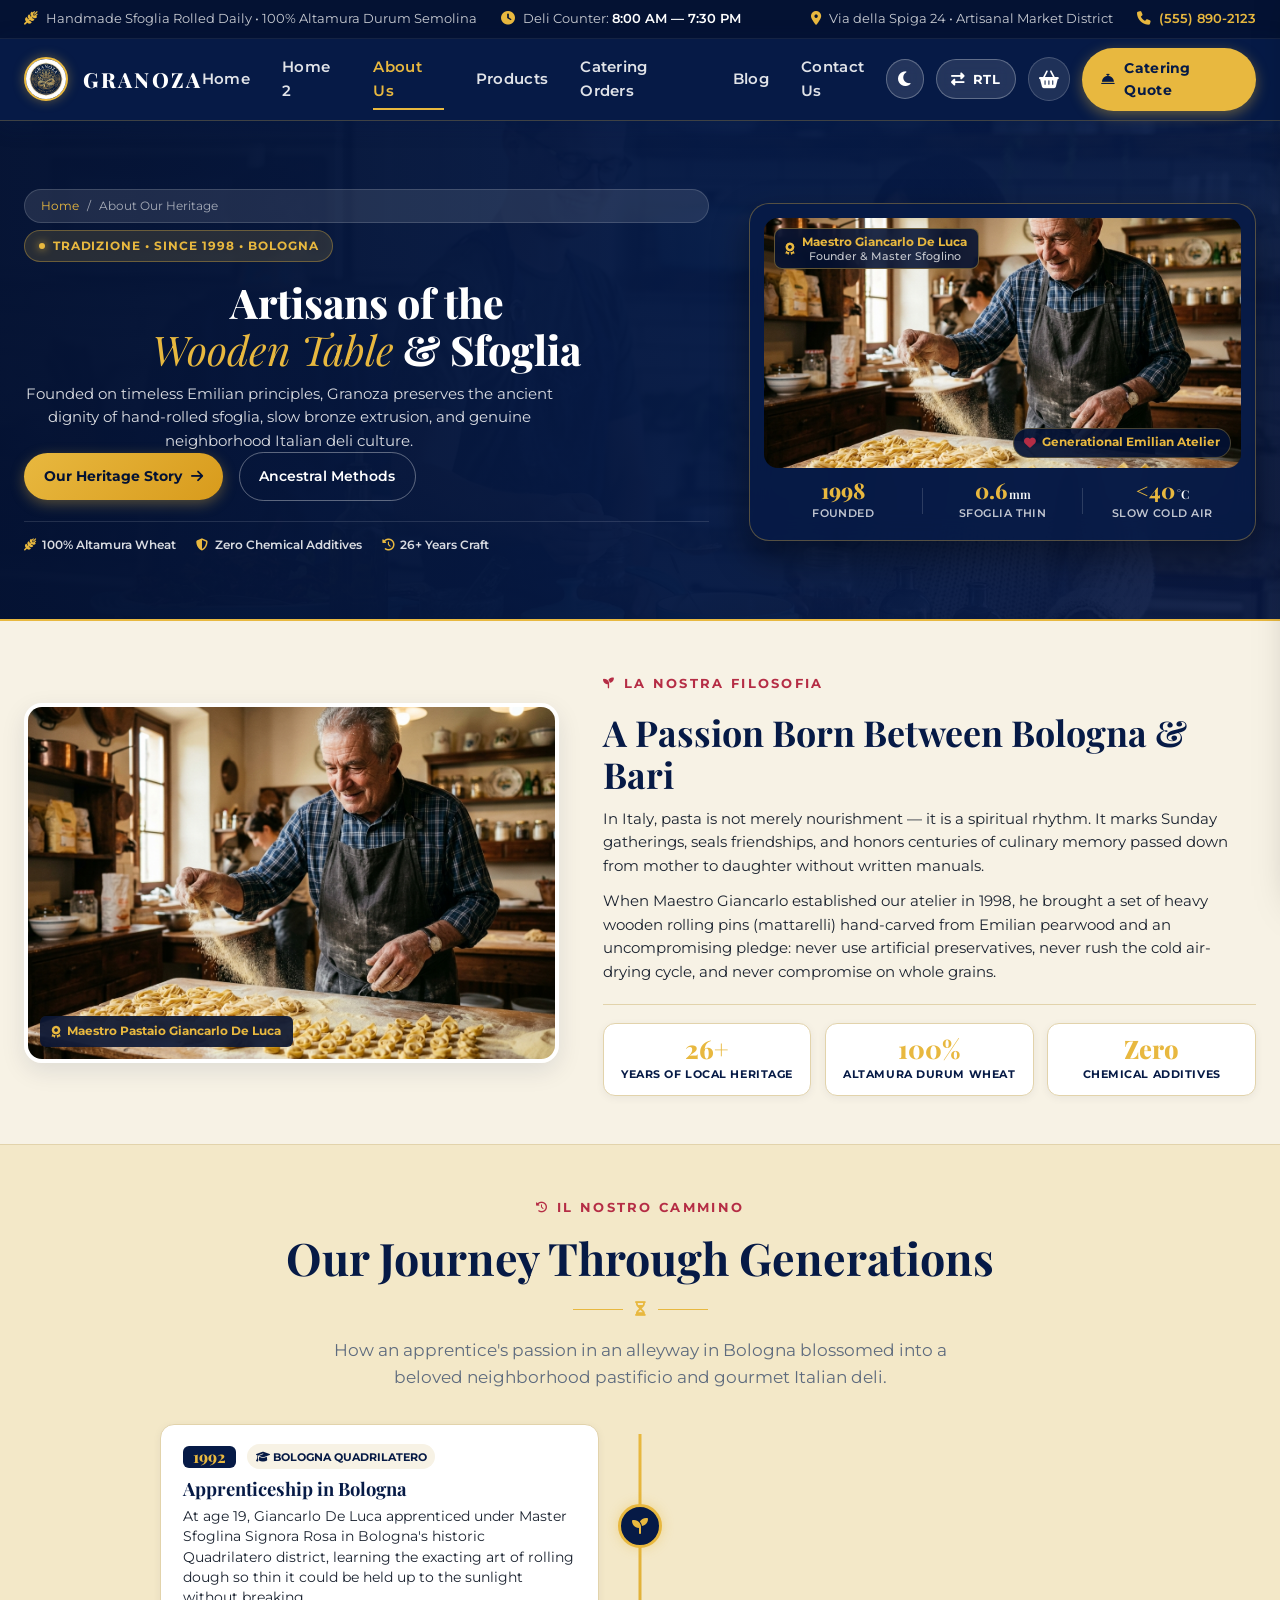
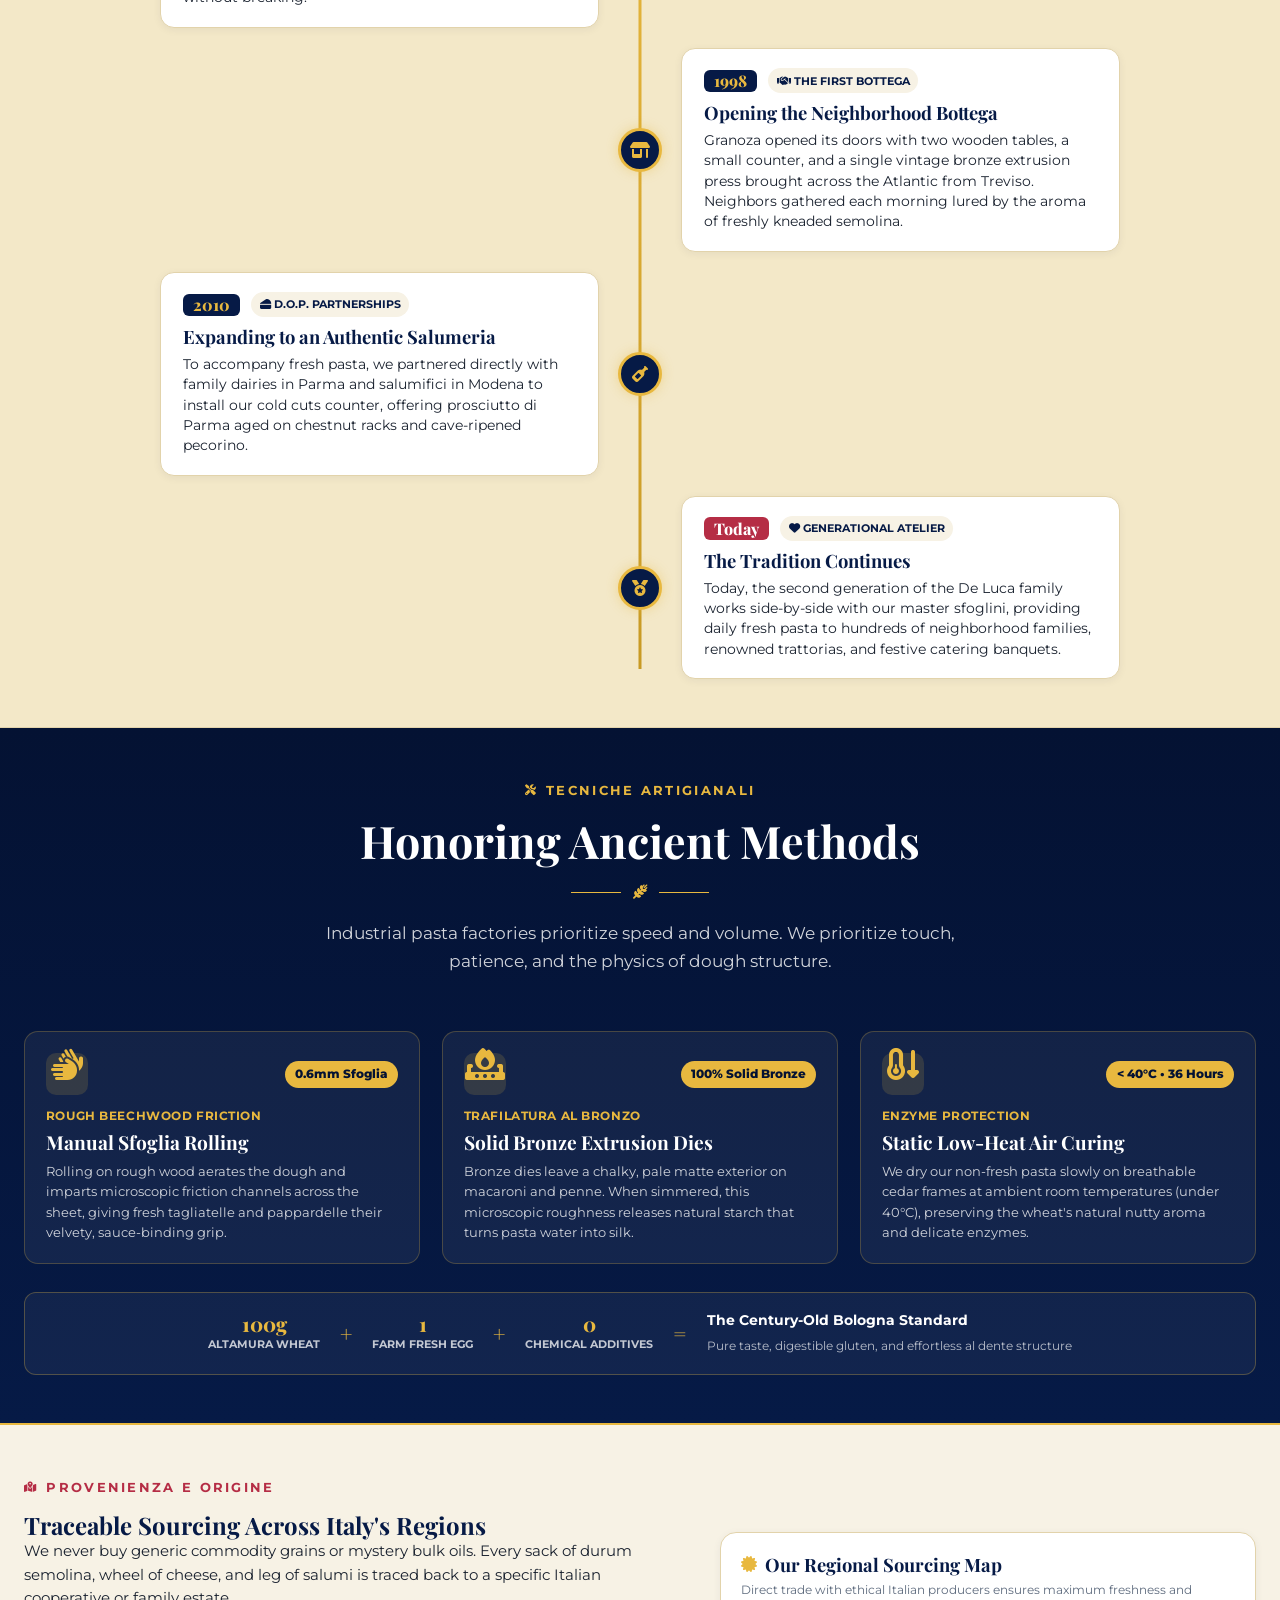
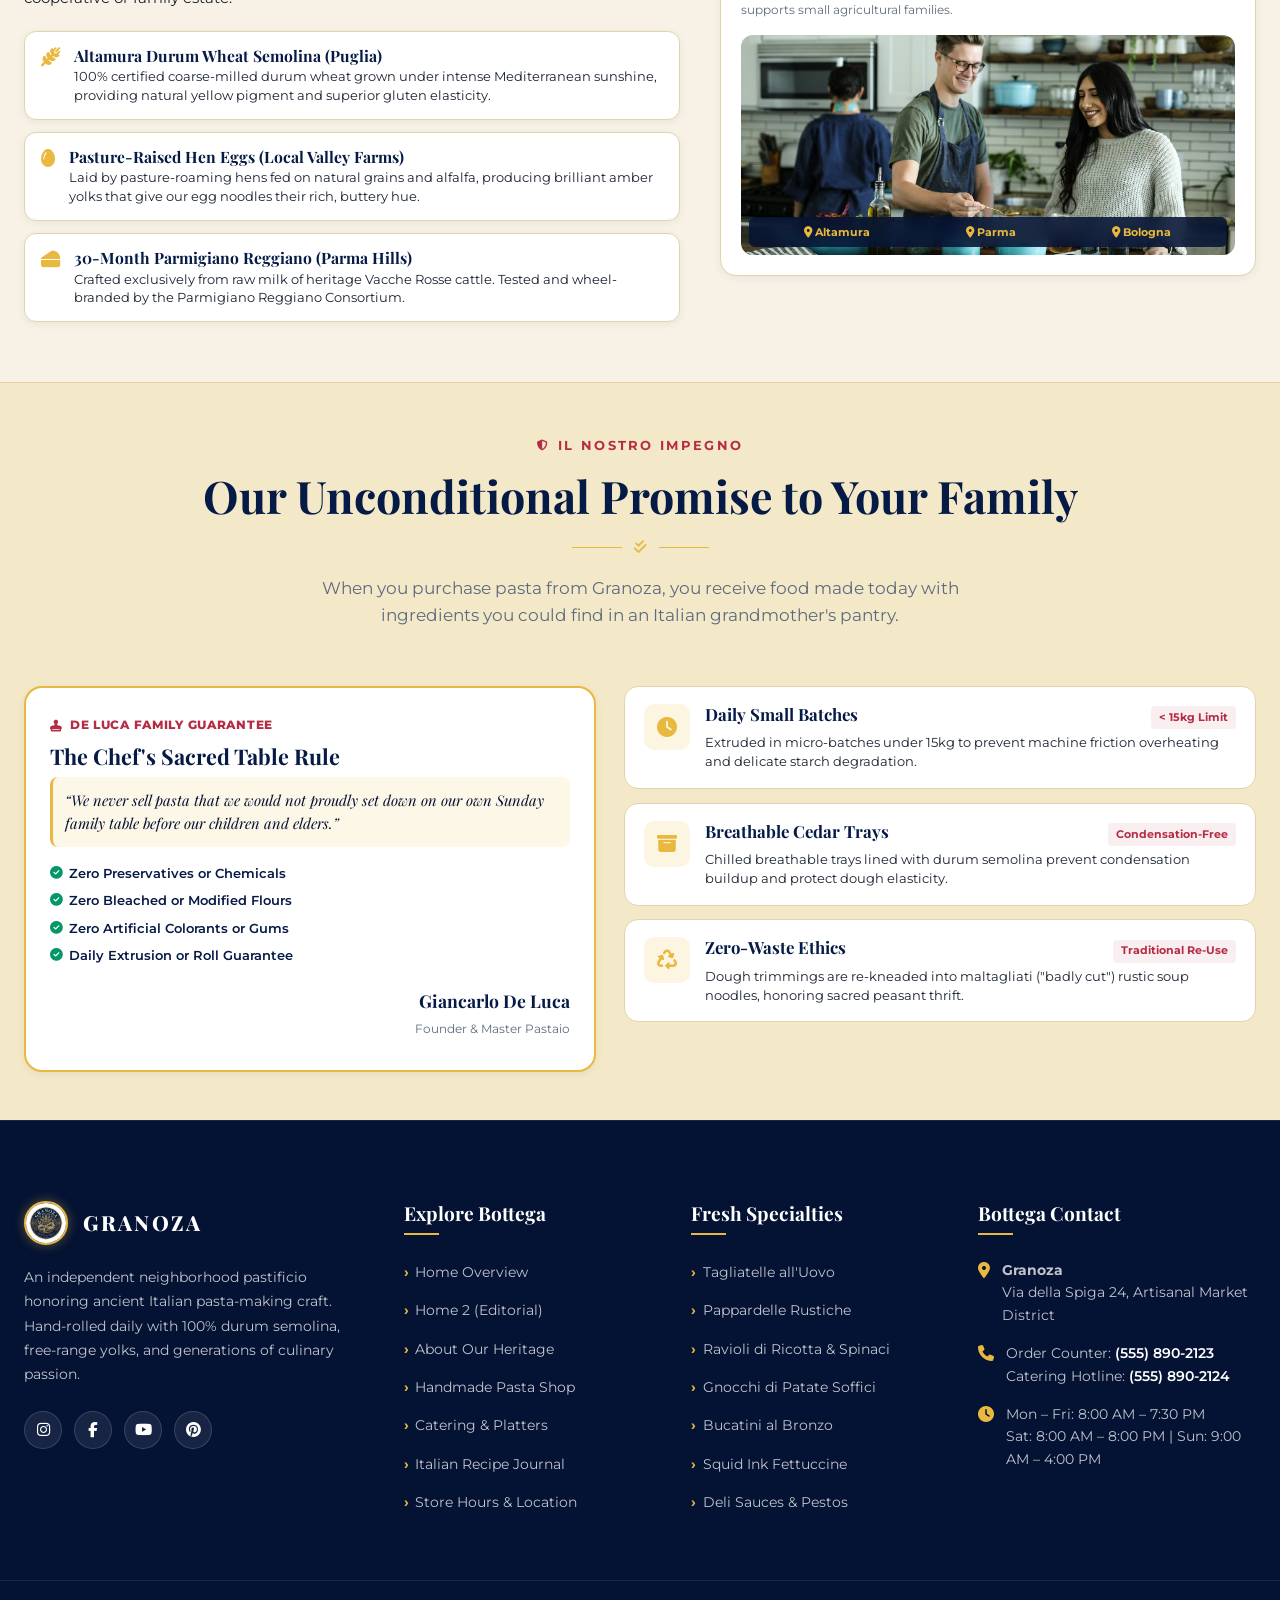
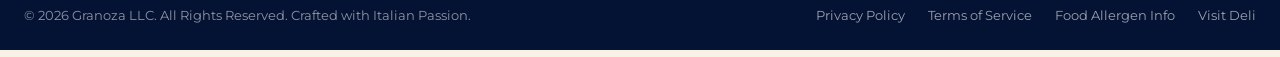
==== commit e95f93d2: "final commit" ====
--- a/about.html
+++ b/about.html
@@ -17,10 +17,10 @@
   <link rel="stylesheet" href="https://cdnjs.cloudflare.com/ajax/libs/font-awesome/6.5.1/css/all.min.css">
   
   <!-- Master Stylesheet -->
-  <link rel="stylesheet" href="css/style.css?v=12">
-<link rel="stylesheet" href="css/about_redesign.css?v=12">
+  <link rel="stylesheet" href="css/style.css?v=18">
+<link rel="stylesheet" href="css/about_redesign.css?v=18">
   <!-- Theme & RTL Stylesheet -->
-  <link rel="stylesheet" href="css/theme_rtl.css?v=12">
+  <link rel="stylesheet" href="css/theme_rtl.css?v=18">
 
   <!-- Immediate Theme & RTL Init Script (prevents flash) -->
   <script>
@@ -102,7 +102,7 @@
           <i class="fa-solid fa-right-left"></i>
           <span class="rtl-text">RTL</span>
         </button>
-<button type="button" class="cart-toggle-btn" aria-label="Open Cart Order Drawer">
+<button type="button" class="cart-toggle-btn d-none-mobile" aria-label="Open Cart Order Drawer">
           <i class="fa-solid fa-basket-shopping"></i>
           <span class="cart-badge">0</span>
         </button>
@@ -133,11 +133,26 @@
           <i class="fa-solid fa-right-left"></i>
           <span class="rtl-text">RTL</span>
         </button>
+      
+        <button type="button" class="cart-toggle-btn mobile-cart-btn mobile-cart-trigger" aria-label="Open Shopping Cart" title="Open Basket">
+          <i class="fa-solid fa-basket-shopping"></i>
+          <span class="cart-badge cart-badge-count">0</span>
+        </button>
       </div>
 
       <button type="button" class="mobile-nav-close" aria-label="Close Mobile Nav">&times;</button>
     </div>
     <div class="mobile-nav-links">
+      <a href="#" class="mobile-nav-link mobile-cart-trigger" aria-label="Open Shopping Cart">
+        <span class="mobile-cart-label-wrap">
+          <i class="fa-solid fa-basket-shopping" style="color:var(--golden-yellow); margin-right:8px; font-size:1.1rem;"></i>
+          <span>Order Basket / Cart</span>
+        </span>
+        <span class="mobile-cart-badge-pill">
+          <strong class="cart-badge-count">0</strong> items
+          <i class="fa-solid fa-angle-right" style="margin-left:6px; font-size:0.75rem; opacity:0.75;"></i>
+        </span>
+      </a>
       <a href="index.html" class="mobile-nav-link"><span>Home</span> <i class="fa-solid fa-angle-right"></i></a>
       <a href="home2.html" class="mobile-nav-link"><span>Home 2 (Editorial)</span> <i class="fa-solid fa-angle-right"></i></a>
       <a href="about.html" class="mobile-nav-link active"><span>About Our Story</span> <i class="fa-solid fa-angle-right"></i></a>
@@ -659,6 +674,6 @@
   </button>
 
   <!-- Master JavaScript File -->
-  <script src="js/main.js?v=12"></script>
+  <script src="js/main.js?v=18"></script>
 </body>
 </html>
--- a/css/style.css
+++ b/css/style.css
@@ -84,7 +84,7 @@
   background-color: var(--warm-ivory);
   color: var(--text-dark);
   line-height: 1.65;
-  overflow-x: hidden;
+  overflow-x: clip;
 }
 
 img {
@@ -400,19 +400,24 @@
 }
 
 .main-header {
-  position: sticky;
-  top: 0;
-  z-index: 1000;
+  position: -webkit-sticky !important;
+  position: sticky !important;
+  top: 0 !important;
+  left: 0 !important;
+  width: 100% !important;
+  z-index: 1000 !important;
   background-color: var(--navy-deep);
   box-shadow: 0 4px 20px rgba(6, 26, 70, 0.3);
-  transition: var(--transition);
+  transition: background-color 0.3s ease, box-shadow 0.3s ease, backdrop-filter 0.3s ease, border-color 0.3s ease;
   border-bottom: 1px solid rgba(232, 184, 63, 0.25);
 }
 
 .main-header.scrolled {
-  background-color: rgba(6, 26, 70, 0.96);
-  backdrop-filter: blur(10px);
-  box-shadow: 0 8px 30px rgba(0, 0, 0, 0.4);
+  background-color: rgba(6, 26, 70, 0.96) !important;
+  backdrop-filter: blur(12px) !important;
+  -webkit-backdrop-filter: blur(12px) !important;
+  box-shadow: 0 8px 30px rgba(0, 0, 0, 0.45) !important;
+  border-bottom: 1px solid rgba(232, 184, 63, 0.35) !important;
 }
 
 .nav-container {
@@ -601,36 +606,61 @@
 
 .hamburger-btn {
   display: none;
-  flex-direction: column;
-  justify-content: center;
-  gap: 5px;
-  width: 40px;
-  height: 40px;
-  padding: 8px;
-  background: rgba(255, 255, 255, 0.1);
-  border: 1px solid rgba(255, 255, 255, 0.2);
-  border-radius: var(--radius-sm);
-  cursor: pointer;
+  flex-direction: column !important;
+  justify-content: center !important;
+  align-items: center !important;
+  gap: 5px !important;
+  width: 42px !important;
+  min-width: 42px !important;
+  max-width: 42px !important;
+  height: 40px !important;
+  min-height: 40px !important;
+  max-height: 40px !important;
+  padding: 0 !important;
+  background: rgba(255, 255, 255, 0.16) !important;
+  border: 1.5px solid rgba(255, 255, 255, 0.4) !important;
+  border-radius: 8px !important;
+  cursor: pointer !important;
+  flex-shrink: 0 !important;
+  box-sizing: border-box !important;
+  transition: all 0.25s ease !important;
 }
 
 .hamburger-line {
-  width: 100%;
-  height: 2px;
-  background-color: var(--pure-white);
-  transition: var(--transition);
-  border-radius: 2px;
+  width: 22px !important;
+  min-width: 22px !important;
+  max-width: 22px !important;
+  height: 2.5px !important;
+  min-height: 2.5px !important;
+  background-color: #ffffff !important;
+  transition: transform 0.3s ease, opacity 0.3s ease, background-color 0.25s ease !important;
+  border-radius: 2px !important;
+  display: block !important;
+  flex-shrink: 0 !important;
+  margin: 0 auto !important;
+}
+
+.hamburger-btn:hover {
+  background: rgba(232, 184, 63, 0.25) !important;
+  border-color: var(--golden-yellow, #E8B83F) !important;
+}
+
+.hamburger-btn:hover .hamburger-line,
+.hamburger-btn.active .hamburger-line {
+  background-color: var(--golden-yellow, #E8B83F) !important;
 }
 
 .hamburger-btn.active .hamburger-line:nth-child(1) {
-  transform: translateY(7px) rotate(45deg);
+  transform: translateY(7.5px) rotate(45deg) !important;
 }
 
 .hamburger-btn.active .hamburger-line:nth-child(2) {
-  opacity: 0;
+  opacity: 0 !important;
+  transform: scaleX(0) !important;
 }
 
 .hamburger-btn.active .hamburger-line:nth-child(3) {
-  transform: translateY(-7px) rotate(-45deg);
+  transform: translateY(-7.5px) rotate(-45deg) !important;
 }
 
 /* Mobile Nav Drawer */
@@ -720,9 +750,28 @@
   color: var(--golden-yellow);
 }
 
+.mobile-drawer-cta-wrap {
+  padding: 0.85rem 0 0.5rem;
+  margin-top: 0.5rem;
+}
+
+.mobile-menu-cta-btn {
+  width: 100% !important;
+  display: flex !important;
+  align-items: center !important;
+  justify-content: center !important;
+  gap: 0.6rem !important;
+  padding: 0.85rem 1.25rem !important;
+  font-weight: 700 !important;
+  font-size: 0.95rem !important;
+  border-radius: var(--radius-sm, 8px) !important;
+  box-shadow: 0 4px 15px rgba(232, 184, 63, 0.35) !important;
+  text-decoration: none !important;
+}
+
 .mobile-nav-footer {
   margin-top: auto;
-  padding-top: 1.5rem;
+  padding-top: 1.25rem;
   border-top: 1px solid rgba(255, 255, 255, 0.12);
   display: flex;
   flex-direction: column;
@@ -3326,7 +3375,14 @@
   color: var(--tomato-red);
 }
 
-.form-control {
+.form-control,
+input.form-control,
+select.form-control,
+textarea.form-control {
+  width: 100% !important;
+  max-width: 100% !important;
+  box-sizing: border-box !important;
+  display: block !important;
   padding: 0.85rem 1.15rem;
   border: 1px solid var(--beige-border);
   border-radius: var(--radius-sm);
@@ -4193,7 +4249,8 @@
 .back-to-top {
   position: fixed;
   bottom: 25px;
-  left: 25px;
+  right: 25px;
+  left: auto;
   width: 44px;
   height: 44px;
   border-radius: 50%;
@@ -4242,9 +4299,29 @@
   }
 }
 
+/* Global Overflow Prevention Without Breaking Sticky Positioning */
+html, body {
+  overflow-x: clip !important;
+  max-width: 100vw !important;
+  width: 100% !important;
+}
+
+/* Base utility for hiding elements on mobile (<992px) */
+@media (max-width: 991px) {
+  .d-none-mobile {
+    display: none !important;
+  }
+}
+
+@media (min-width: 992px) {
+  .d-none-desktop {
+    display: none !important;
+  }
+}
+
 @media (max-width: 992px) {
   .nav-menu {
-    display: none;
+    display: none !important;
   }
 
   .hamburger-btn {
@@ -4293,6 +4370,13 @@
 
   .top-bar-inner {
     justify-content: center;
+    text-align: center;
+  }
+
+  .top-bar-right {
+    flex-wrap: wrap;
+    justify-content: center;
+    gap: 0.75rem;
   }
 }
 
@@ -4304,6 +4388,132 @@
   .container, .container-wide, .container-narrow {
     padding-left: 1rem;
     padding-right: 1rem;
+  }
+
+  /* Compact Top Bar on Tablets & Phones */
+  .top-bar {
+    font-size: 0.72rem;
+    padding: 0.35rem 0;
+  }
+
+  .top-bar-inner {
+    flex-direction: column;
+    gap: 0.2rem;
+    align-items: center;
+  }
+
+  .top-bar-right {
+    flex-direction: column;
+    gap: 0.15rem;
+    align-items: center;
+    width: 100%;
+  }
+
+  .top-bar-item {
+    font-size: 0.72rem;
+    justify-content: center;
+    text-align: center;
+    white-space: normal;
+  }
+
+  /* Compact Navigation Bar */
+  .nav-container {
+    padding-top: 0.45rem;
+    padding-bottom: 0.45rem;
+  }
+
+  .brand-logo {
+    gap: 0.5rem;
+  }
+
+  .brand-logo-icon {
+    width: 36px;
+    height: 36px;
+  }
+
+  .brand-logo-text .brand-title {
+    font-size: 1.15rem;
+    letter-spacing: 0.04em;
+  }
+
+  .nav-actions {
+    display: flex !important;
+    align-items: center !important;
+    justify-content: flex-end !important;
+    gap: 8px !important;
+  }
+
+  .nav-actions .cart-toggle-btn,
+  .header .cart-toggle-btn {
+    display: none !important;
+  }
+
+  .theme-toggle-btn {
+    width: 38px !important;
+    min-width: 38px !important;
+    max-width: 38px !important;
+    height: 38px !important;
+    min-height: 38px !important;
+    max-height: 38px !important;
+    border-radius: 50% !important;
+    padding: 0 !important;
+    margin: 0 !important;
+    display: inline-flex !important;
+    align-items: center !important;
+    justify-content: center !important;
+    font-size: 0.95rem !important;
+    background: rgba(255, 255, 255, 0.12) !important;
+    border: 1.5px solid rgba(255, 255, 255, 0.28) !important;
+    color: #ffffff !important;
+  }
+
+  .rtl-toggle-btn {
+    width: 38px !important;
+    min-width: 38px !important;
+    max-width: 38px !important;
+    height: 38px !important;
+    min-height: 38px !important;
+    max-height: 38px !important;
+    border-radius: 50% !important;
+    padding: 0 !important;
+    margin: 0 !important;
+    display: inline-flex !important;
+    align-items: center !important;
+    justify-content: center !important;
+    font-size: 0.92rem !important;
+    background: rgba(255, 255, 255, 0.12) !important;
+    border: 1.5px solid rgba(255, 255, 255, 0.28) !important;
+    color: #ffffff !important;
+  }
+
+  .rtl-toggle-btn .rtl-text {
+    display: none !important;
+  }
+
+  .hamburger-btn {
+    width: 42px !important;
+    min-width: 42px !important;
+    max-width: 42px !important;
+    height: 38px !important;
+    min-height: 38px !important;
+    max-height: 38px !important;
+    border-radius: 8px !important;
+    padding: 0 !important;
+    margin: 0 !important;
+    display: flex !important;
+    flex-direction: column !important;
+    justify-content: center !important;
+    align-items: center !important;
+    gap: 5px !important;
+    background: rgba(255, 255, 255, 0.16) !important;
+    border: 1.5px solid rgba(255, 255, 255, 0.38) !important;
+  }
+
+  .hamburger-line {
+    width: 20px !important;
+    height: 2px !important;
+    margin: 0 auto !important;
+    background-color: #ffffff !important;
   }
 
   .recipes-grid,
@@ -4384,32 +4594,135 @@
   }
 
   .filter-pills-row {
-    overflow-x: auto;
-    justify-content: flex-start;
-    padding-bottom: 0.5rem;
+    display: flex !important;
+    flex-wrap: nowrap !important;
+    overflow-x: auto !important;
+    -webkit-overflow-scrolling: touch !important;
+    scroll-snap-type: x mandatory !important;
+    gap: 0.55rem !important;
+    padding: 0.4rem 0.5rem 0.75rem 0.5rem !important;
+    justify-content: flex-start !important;
+    scrollbar-width: none !important;
+  }
+
+  .filter-pills-row::-webkit-scrollbar {
+    display: none !important;
+  }
+
+  .filter-btn {
+    flex-shrink: 0 !important;
+    white-space: nowrap !important;
+    scroll-snap-align: start !important;
+    padding: 0.5rem 1.05rem !important;
+    font-size: 0.82rem !important;
+  }
+
+  .back-to-top {
+    bottom: 16px !important;
+    right: 16px !important;
+    left: auto !important;
+    width: 38px !important;
+    height: 38px !important;
+    font-size: 0.95rem !important;
+  }
+
+  .product-grid-6 {
+    grid-template-columns: 1fr !important;
+    gap: 1.25rem !important;
   }
 }
 
 @media (max-width: 480px) {
+  .brand-logo-text .brand-title {
+    font-size: 1.05rem;
+  }
+
+  .nav-actions {
+    gap: 6px !important;
+  }
+
+  .rtl-toggle-btn .rtl-text {
+    display: none !important;
+  }
+
   .hero-text h1 {
-    font-size: 2.2rem;
+    font-size: 1.85rem;
   }
 
   .section-header h2 {
-    font-size: 1.85rem;
+    font-size: 1.7rem;
   }
 
   .cart-drawer {
     width: 100%;
   }
 
-  .btn {
+  /* Full-width block action buttons only (never touch header or compact action controls) */
+  .hero-buttons .btn,
+  .hero-cta-row .btn,
+  .form-group .btn,
+  form .btn,
+  .cart-drawer-footer .btn {
     width: 100%;
+  }
+
+  /* Strictly keep header controls and utility buttons non-stretched */
+  .nav-actions .btn,
+  .nav-actions button:not(.hamburger-btn),
+  .theme-toggle-btn,
+  .rtl-toggle-btn,
+  .cart-toggle-btn,
+  .qty-btn,
+  .modal-close-btn,
+  .cart-close-btn,
+  .mobile-nav-close {
+    width: auto !important;
   }
 
   .hero-buttons {
     flex-direction: column;
   }
+}
+
+/* Mobile Cart Trigger Item in Menu Drawer */
+.mobile-cart-trigger {
+  display: flex !important;
+  align-items: center !important;
+  justify-content: space-between !important;
+  background: rgba(232, 184, 63, 0.1) !important;
+  border: 1px solid rgba(232, 184, 63, 0.3) !important;
+  border-radius: 8px !important;
+  margin: 0.6rem 0 !important;
+  padding: 0.85rem 1rem !important;
+  transition: all 0.25s ease !important;
+  cursor: pointer !important;
+  text-decoration: none !important;
+}
+
+.mobile-cart-trigger:hover {
+  background: rgba(232, 184, 63, 0.22) !important;
+  border-color: var(--golden-yellow, #E8B83F) !important;
+  transform: translateX(4px);
+}
+
+.mobile-cart-label-wrap {
+  display: inline-flex;
+  align-items: center;
+  font-weight: 600;
+  color: var(--pure-white, #ffffff);
+  font-size: 0.95rem;
+}
+
+.mobile-cart-badge-pill {
+  display: inline-flex;
+  align-items: center;
+  background: var(--golden-yellow, #E8B83F);
+  color: var(--navy-deep, #050d22);
+  font-size: 0.78rem;
+  font-weight: 700;
+  padding: 3px 9px;
+  border-radius: 999px;
+  letter-spacing: 0.2px;
 }
 
 /* === CONSOLIDATED REDESIGN RULES (V6) === */
@@ -7249,202 +7562,202 @@
 }
 
 .occ-card {
-  background: var(--pure-white) !important;
-  border: 1px solid var(--beige-border) !important;
-  border-radius: 16px !important;
-  overflow: hidden !important;
-  display: flex !important;
-  flex-direction: column !important;
-  box-shadow: var(--shadow-sm) !important;
-  transition: all 0.3s ease !important;
-  position: relative !important;
+  background: var(--pure-white);
+  border: 1px solid var(--beige-border);
+  border-radius: 16px;
+  overflow: hidden;
+  display: flex;
+  flex-direction: column;
+  box-shadow: var(--shadow-sm);
+  transition: all 0.3s ease;
+  position: relative;
 }
 
 .occ-card:hover {
-  transform: translateY(-4px) !important;
-  border-color: var(--golden-yellow) !important;
-  box-shadow: var(--shadow-md) !important;
+  transform: translateY(-4px);
+  border-color: var(--golden-yellow);
+  box-shadow: var(--shadow-md);
 }
 
 .occ-card-featured {
-  border: 2px solid var(--golden-yellow) !important;
-  box-shadow: 0 8px 24px rgba(232, 184, 63, 0.2) !important;
+  border: 2px solid var(--golden-yellow);
+  box-shadow: 0 8px 24px rgba(232, 184, 63, 0.2);
 }
 
 .occ-featured-badge {
-  position: absolute !important;
-  top: 10px !important;
-  right: 10px !important;
-  background: var(--golden-yellow) !important;
-  color: var(--navy-dark) !important;
-  font-size: 0.68rem !important;
-  font-weight: 800 !important;
-  padding: 0.25rem 0.65rem !important;
-  border-radius: 999px !important;
-  z-index: 5 !important;
-  display: flex !important;
-  align-items: center !important;
-  gap: 0.3rem !important;
-  box-shadow: 0 2px 8px rgba(0, 0, 0, 0.25) !important;
-  text-transform: uppercase !important;
-  letter-spacing: 0.04em !important;
+  position: absolute;
+  top: 10px;
+  right: 10px;
+  background: var(--golden-yellow);
+  color: var(--navy-dark);
+  font-size: 0.68rem;
+  font-weight: 800;
+  padding: 0.25rem 0.65rem;
+  border-radius: 999px;
+  z-index: 5;
+  display: flex;
+  align-items: center;
+  gap: 0.3rem;
+  box-shadow: 0 2px 8px rgba(0, 0, 0, 0.25);
+  text-transform: uppercase;
+  letter-spacing: 0.04em;
 }
 
 .occ-media {
-  position: relative !important;
-  height: 160px !important;
-  overflow: hidden !important;
+  position: relative;
+  height: 160px;
+  overflow: hidden;
 }
 
 .occ-media img {
-  width: 100% !important;
-  height: 100% !important;
-  object-fit: cover !important;
-  transition: transform 0.4s ease !important;
+  width: 100%;
+  height: 100%;
+  object-fit: cover;
+  transition: transform 0.4s ease;
 }
 
 .occ-card:hover .occ-media img {
-  transform: scale(1.05) !important;
+  transform: scale(1.05);
 }
 
 .occ-tag {
-  position: absolute !important;
-  top: 10px !important;
-  left: 10px !important;
-  background: rgba(4, 18, 51, 0.88) !important;
-  backdrop-filter: blur(8px) !important;
-  color: var(--golden-yellow) !important;
-  font-size: 0.68rem !important;
-  font-weight: 700 !important;
-  padding: 0.25rem 0.6rem !important;
-  border-radius: 999px !important;
-  display: flex !important;
-  align-items: center !important;
-  gap: 0.35rem !important;
-  z-index: 2 !important;
+  position: absolute;
+  top: 10px;
+  left: 10px;
+  background: rgba(4, 18, 51, 0.88);
+  backdrop-filter: blur(8px);
+  color: var(--golden-yellow);
+  font-size: 0.68rem;
+  font-weight: 700;
+  padding: 0.25rem 0.6rem;
+  border-radius: 999px;
+  display: flex;
+  align-items: center;
+  gap: 0.35rem;
+  z-index: 2;
 }
 
 .occ-capacity-pill {
-  position: absolute !important;
-  bottom: 10px !important;
-  right: 10px !important;
-  background: rgba(255, 255, 255, 0.95) !important;
-  color: var(--navy-deep) !important;
-  font-size: 0.7rem !important;
-  font-weight: 700 !important;
-  padding: 0.2rem 0.55rem !important;
-  border-radius: 6px !important;
-  box-shadow: var(--shadow-sm) !important;
-  display: flex !important;
-  align-items: center !important;
-  gap: 0.35rem !important;
-  z-index: 2 !important;
+  position: absolute;
+  bottom: 10px;
+  right: 10px;
+  background: rgba(255, 255, 255, 0.95);
+  color: var(--navy-deep);
+  font-size: 0.7rem;
+  font-weight: 700;
+  padding: 0.2rem 0.55rem;
+  border-radius: 6px;
+  box-shadow: var(--shadow-sm);
+  display: flex;
+  align-items: center;
+  gap: 0.35rem;
+  z-index: 2;
 }
 
 .occ-body {
-  padding: 1.25rem !important;
-  display: flex !important;
-  flex-direction: column !important;
-  flex: 1 !important;
+  padding: 1.25rem;
+  display: flex;
+  flex-direction: column;
+  flex: 1;
 }
 
 .occ-body h3 {
-  font-family: var(--font-serif) !important;
-  font-size: 1.15rem !important;
-  color: var(--navy-deep) !important;
-  margin: 0 0 0.25rem !important;
-  line-height: 1.25 !important;
+  font-family: var(--font-serif);
+  font-size: 1.15rem;
+  color: var(--navy-deep);
+  margin: 0 0 0.25rem;
+  line-height: 1.25;
 }
 
 .occ-sub {
-  font-size: 0.72rem !important;
-  font-weight: 700 !important;
-  text-transform: uppercase !important;
-  color: var(--tomato-red) !important;
-  letter-spacing: 0.04em !important;
-  display: block !important;
-  margin-bottom: 0.65rem !important;
+  font-size: 0.72rem;
+  font-weight: 700;
+  text-transform: uppercase;
+  color: var(--tomato-red);
+  letter-spacing: 0.04em;
+  display: block;
+  margin-bottom: 0.65rem;
 }
 
 .occ-body p {
-  font-size: 0.84rem !important;
-  color: var(--text-dark) !important;
-  line-height: 1.5 !important;
-  margin: 0 0 0.85rem !important;
+  font-size: 0.84rem;
+  color: var(--text-dark);
+  line-height: 1.5;
+  margin: 0 0 0.85rem;
 }
 
 .occ-perks {
-  display: flex !important;
-  flex-direction: column !important;
-  gap: 0.35rem !important;
-  margin-bottom: 1rem !important;
-  padding-top: 0.65rem !important;
-  border-top: 1px dashed var(--beige-border) !important;
+  display: flex;
+  flex-direction: column;
+  gap: 0.35rem;
+  margin-bottom: 1rem;
+  padding-top: 0.65rem;
+  border-top: 1px dashed var(--beige-border);
 }
 
 .occ-perks span {
-  font-size: 0.74rem !important;
-  font-weight: 600 !important;
-  color: var(--navy-deep) !important;
-  display: flex !important;
-  align-items: center !important;
-  gap: 0.4rem !important;
+  font-size: 0.74rem;
+  font-weight: 600;
+  color: var(--navy-deep);
+  display: flex;
+  align-items: center;
+  gap: 0.4rem;
 }
 
 .occ-perks i {
-  color: #059669 !important;
-  font-size: 0.72rem !important;
+  color: #059669;
+  font-size: 0.72rem;
 }
 
 .occ-footer {
-  margin-top: auto !important;
-  padding-top: 0.75rem !important;
-  border-top: 1px solid var(--beige-border) !important;
+  margin-top: auto;
+  padding-top: 0.75rem;
+  border-top: 1px solid var(--beige-border);
 }
 
 .occ-link-btn {
-  display: inline-flex !important;
-  align-items: center !important;
-  justify-content: space-between !important;
-  width: 100% !important;
-  font-size: 0.8rem !important;
-  font-weight: 700 !important;
-  color: var(--navy-deep) !important;
-  text-decoration: none !important;
-  padding: 0.55rem 0.85rem !important;
-  background: var(--warm-ivory) !important;
-  border-radius: 8px !important;
-  transition: all 0.2s ease !important;
+  display: inline-flex;
+  align-items: center;
+  justify-content: space-between;
+  width: 100%;
+  font-size: 0.8rem;
+  font-weight: 700;
+  color: var(--navy-deep);
+  text-decoration: none;
+  padding: 0.55rem 0.85rem;
+  background: var(--warm-ivory);
+  border-radius: 8px;
+  transition: all 0.2s ease;
 }
 
 .occ-link-btn:hover {
-  background: var(--navy-deep) !important;
-  color: var(--golden-yellow) !important;
+  background: var(--navy-deep);
+  color: var(--golden-yellow);
 }
 
 .occ-btn-gold {
-  background: var(--golden-yellow) !important;
-  color: var(--navy-dark) !important;
-  font-weight: 800 !important;
+  background: var(--golden-yellow);
+  color: var(--navy-dark);
+  font-weight: 800;
 }
 
 .occ-btn-gold:hover {
-  background: #d89b1c !important;
-  color: var(--navy-dark) !important;
+  background: #d89b1c;
+  color: var(--navy-dark);
 }
 
 /* Concierge Strip */
 .occ-concierge-strip {
-  margin-top: 2rem !important;
-  background: var(--pure-white) !important;
-  border: 1px solid var(--beige-border) !important;
-  border-radius: 14px !important;
-  padding: 1rem 1.5rem !important;
-  display: flex !important;
-  align-items: center !important;
-  justify-content: space-between !important;
-  gap: 1.5rem !important;
-  box-shadow: var(--shadow-sm) !important;
+  margin-top: 2rem;
+  background: var(--pure-white);
+  border: 1px solid var(--beige-border);
+  border-radius: 14px;
+  padding: 1rem 1.5rem;
+  display: flex;
+  align-items: center;
+  justify-content: space-between;
+  gap: 1.5rem;
+  box-shadow: var(--shadow-sm);
 }
 
 .ocs-item {
@@ -7846,3 +8159,840 @@
     gap: 2rem !important;
   }
 }
+
+/* ==========================================================================
+   MASTER MOBILE VIEW FIX SYSTEM (ALL SECTIONS & PAGES)
+   Flawless header icons alignment, menu bar cart trigger, full responsive
+   grid conversions, touch-friendly CTA sizing, and zero horizontal scrolling
+   ========================================================================== */
+@media (max-width: 991px) {
+  /* 1. Global Viewport Safety & Container (Using clip to preserve sticky navbar) */
+  html, body {
+    overflow-x: clip !important;
+    width: 100% !important;
+    max-width: 100vw !important;
+  }
+
+  .container {
+    width: 100% !important;
+    max-width: 100% !important;
+    padding-left: 1rem !important;
+    padding-right: 1rem !important;
+    box-sizing: border-box !important;
+  }
+
+  /* 2. Announcement Top Bar */
+  .top-bar {
+    padding: 0.4rem 0 !important;
+    font-size: 0.76rem !important;
+  }
+
+  .top-bar-inner {
+    flex-direction: column !important;
+    align-items: center !important;
+    text-align: center !important;
+    gap: 0.35rem !important;
+  }
+
+  .top-bar-left,
+  .top-bar-right {
+    display: flex !important;
+    flex-wrap: wrap !important;
+    justify-content: center !important;
+    align-items: center !important;
+    gap: 0.4rem 1rem !important;
+  }
+
+  .top-bar-item {
+    font-size: 0.74rem !important;
+  }
+
+  /* 3. Header & Header Icons */
+  .header {
+    padding: 0.4rem 0 !important;
+  }
+
+  .nav-container {
+    padding-top: 0.35rem !important;
+    padding-bottom: 0.35rem !important;
+    display: flex !important;
+    align-items: center !important;
+    justify-content: space-between !important;
+  }
+
+  .brand-logo {
+    display: inline-flex !important;
+    align-items: center !important;
+    gap: 0.55rem !important;
+  }
+
+  .brand-logo-icon {
+    width: 34px !important;
+    height: 34px !important;
+  }
+
+  .brand-logo-text .brand-title {
+    font-size: 1.18rem !important;
+    letter-spacing: 0.04em !important;
+  }
+
+  .nav-actions {
+    display: flex !important;
+    align-items: center !important;
+    justify-content: flex-end !important;
+    gap: 8px !important;
+  }
+
+  /* Cart icon strictly hidden from mobile header */
+  .header .cart-toggle-btn,
+  .nav-actions .cart-toggle-btn {
+    display: none !important;
+  }
+
+  .theme-toggle-btn,
+  .rtl-toggle-btn {
+    width: 38px !important;
+    min-width: 38px !important;
+    max-width: 38px !important;
+    height: 38px !important;
+    min-height: 38px !important;
+    max-height: 38px !important;
+    border-radius: 50% !important;
+    padding: 0 !important;
+    margin: 0 !important;
+    display: inline-flex !important;
+    align-items: center !important;
+    justify-content: center !important;
+    font-size: 0.95rem !important;
+    background: rgba(255, 255, 255, 0.14) !important;
+    border: 1.5px solid rgba(255, 255, 255, 0.32) !important;
+    color: #ffffff !important;
+    box-shadow: 0 2px 8px rgba(0, 0, 0, 0.15) !important;
+    box-sizing: border-box !important;
+    transition: all 0.25s ease !important;
+    cursor: pointer !important;
+  }
+
+  .rtl-toggle-btn .rtl-text {
+    display: none !important;
+  }
+
+  .hamburger-btn {
+    width: 42px !important;
+    min-width: 42px !important;
+    max-width: 42px !important;
+    height: 38px !important;
+    min-height: 38px !important;
+    max-height: 38px !important;
+    border-radius: 8px !important;
+    padding: 0 !important;
+    margin: 0 !important;
+    display: flex !important;
+    flex-direction: column !important;
+    justify-content: center !important;
+    align-items: center !important;
+    gap: 5px !important;
+    background: rgba(255, 255, 255, 0.16) !important;
+    border: 1.5px solid rgba(255, 255, 255, 0.38) !important;
+    box-shadow: 0 2px 8px rgba(0, 0, 0, 0.15) !important;
+    box-sizing: border-box !important;
+    transition: all 0.25s ease !important;
+    cursor: pointer !important;
+  }
+
+  .hamburger-line {
+    width: 20px !important;
+    height: 2px !important;
+    margin: 0 auto !important;
+    background-color: #ffffff !important;
+    border-radius: 2px !important;
+  }
+
+  /* 4. Mobile Menu Drawer & Cart Trigger */
+  .mobile-nav-drawer {
+    width: 86% !important;
+    max-width: 360px !important;
+    padding: 1.25rem 1.1rem !important;
+    box-sizing: border-box !important;
+  }
+
+  .mobile-nav-header {
+    margin-bottom: 1.1rem !important;
+    padding-bottom: 0.85rem !important;
+    border-bottom: 1px solid rgba(255, 255, 255, 0.12) !important;
+  }
+
+  .mobile-cart-trigger {
+    display: flex !important;
+    align-items: center !important;
+    justify-content: space-between !important;
+    background: rgba(232, 184, 63, 0.12) !important;
+    border: 1.5px solid rgba(232, 184, 63, 0.45) !important;
+    border-radius: 10px !important;
+    margin: 0.5rem 0 1rem 0 !important;
+    padding: 0.85rem 1rem !important;
+    text-decoration: none !important;
+    box-shadow: 0 4px 15px rgba(232, 184, 63, 0.18) !important;
+    cursor: pointer !important;
+    transition: all 0.25s ease !important;
+  }
+
+  .mobile-cart-trigger:hover {
+    background: rgba(232, 184, 63, 0.25) !important;
+    border-color: var(--golden-yellow) !important;
+    transform: translateX(4px);
+  }
+
+  .mobile-cart-label-wrap {
+    display: inline-flex !important;
+    align-items: center !important;
+    font-weight: 700 !important;
+    font-size: 0.95rem !important;
+    color: #ffffff !important;
+  }
+
+  .mobile-cart-badge-pill {
+    display: inline-flex !important;
+    align-items: center !important;
+    background: var(--golden-yellow) !important;
+    color: #050d22 !important;
+    font-weight: 700 !important;
+    font-size: 0.78rem !important;
+    padding: 0.25rem 0.65rem !important;
+    border-radius: 50px !important;
+    box-shadow: 0 2px 6px rgba(0, 0, 0, 0.25) !important;
+  }
+
+  .mobile-nav-link {
+    padding: 0.75rem 0.85rem !important;
+    font-size: 0.92rem !important;
+    border-radius: 8px !important;
+  }
+
+  /* 5. Section 1: Hero Section (All Pages) */
+  .hero-home-1,
+  .hero-home-2,
+  .page-hero,
+  .catering-hero-section {
+    padding: 2rem 0 2.25rem !important;
+    height: auto !important;
+    min-height: auto !important;
+    max-height: none !important;
+  }
+
+  .hero-cinematic-inner {
+    display: flex !important;
+    flex-direction: column !important;
+    gap: 1.5rem !important;
+    width: 100% !important;
+    max-width: 100% !important;
+  }
+
+  .hero-left-column {
+    width: 100% !important;
+    max-width: 100% !important;
+    text-align: left !important;
+  }
+
+  .hero-eyebrow-pill {
+    display: inline-flex !important;
+    font-size: 0.72rem !important;
+    padding: 0.35rem 0.75rem !important;
+    margin-bottom: 0.85rem !important;
+  }
+
+  .hero-left-column h1 {
+    font-size: clamp(1.8rem, 6.8vw, 2.35rem) !important;
+    line-height: 1.18 !important;
+    margin-bottom: 0.85rem !important;
+  }
+
+  .hero-desc {
+    font-size: 0.92rem !important;
+    line-height: 1.55 !important;
+    margin-bottom: 1.25rem !important;
+    max-width: 100% !important;
+    color: rgba(255, 255, 255, 0.88) !important;
+  }
+
+  .hero-cta-row {
+    display: flex !important;
+    flex-direction: column !important;
+    align-items: stretch !important;
+    gap: 0.65rem !important;
+    width: 100% !important;
+    margin-bottom: 1.25rem !important;
+  }
+
+  .hero-cta-primary,
+  .hero-cta-ghost {
+    width: 100% !important;
+    justify-content: center !important;
+    text-align: center !important;
+    padding: 0.85rem 1.25rem !important;
+    font-size: 0.92rem !important;
+    box-sizing: border-box !important;
+    border-radius: 50px !important;
+  }
+
+  .hero-trust-row {
+    display: flex !important;
+    flex-wrap: wrap !important;
+    justify-content: center !important;
+    align-items: center !important;
+    gap: 0.6rem 0.9rem !important;
+    padding: 0.85rem 0 0 !important;
+    border-top: 1px solid rgba(255, 255, 255, 0.15) !important;
+    width: 100% !important;
+  }
+
+  .htr-item {
+    font-size: 0.75rem !important;
+    display: inline-flex !important;
+    align-items: center !important;
+    gap: 0.35rem !important;
+    white-space: nowrap !important;
+  }
+
+  .hero-right-column {
+    width: 100% !important;
+    max-width: 100% !important;
+  }
+
+  .hero-card-showcase {
+    width: 100% !important;
+    max-width: 100% !important;
+    margin: 0 auto !important;
+    padding: 0.75rem !important;
+    border-radius: 14px !important;
+    box-sizing: border-box !important;
+  }
+
+  .hero-image-float {
+    height: 210px !important;
+    width: 100% !important;
+    border-radius: 12px !important;
+  }
+
+  .hero-stat-tower {
+    display: grid !important;
+    grid-template-columns: 1fr auto 1fr auto 1fr !important;
+    gap: 0.25rem !important;
+    padding: 0.65rem 0.25rem 0.25rem !important;
+  }
+
+  .hsb-number {
+    font-size: 1.2rem !important;
+  }
+
+  .hsb-label {
+    font-size: 0.65rem !important;
+  }
+
+  /* 6. Section 2: Heritage Story & Photo Collage */
+  .story-heritage-section {
+    padding: 2.5rem 0 !important;
+  }
+
+  .shs-grid {
+    display: flex !important;
+    flex-direction: column !important;
+    gap: 1.75rem !important;
+  }
+
+  .shs-media-col {
+    width: 100% !important;
+  }
+
+  .shs-collage-wrap {
+    position: relative !important;
+    width: 100% !important;
+    max-width: 100% !important;
+    padding: 0 0 1.5rem 0 !important;
+    margin: 0 0 1rem 0 !important;
+    box-sizing: border-box !important;
+  }
+
+  .shs-main-img-card {
+    width: calc(100% - 20px) !important;
+    height: 230px !important;
+    border-radius: 14px !important;
+  }
+
+  .shs-accent-img-card {
+    width: 130px !important;
+    height: 100px !important;
+    border-radius: 10px !important;
+    right: 0 !important;
+    bottom: 0 !important;
+  }
+
+  .shs-heritage-seal {
+    top: 10px !important;
+    left: 10px !important;
+    font-size: 0.72rem !important;
+  }
+
+  .shs-text-col h2 {
+    font-size: clamp(1.6rem, 5.5vw, 2.1rem) !important;
+  }
+
+  .shs-timeline-track {
+    display: flex !important;
+    flex-direction: column !important;
+    align-items: stretch !important;
+    gap: 0.75rem !important;
+    padding: 0.85rem 1rem !important;
+    width: 100% !important;
+    box-sizing: border-box !important;
+  }
+
+  .shs-step-line {
+    display: none !important;
+  }
+
+  .shs-step {
+    display: flex !important;
+    align-items: center !important;
+    gap: 0.75rem !important;
+  }
+
+  .shs-action-row {
+    display: flex !important;
+    flex-direction: column !important;
+    align-items: stretch !important;
+    gap: 0.75rem !important;
+  }
+
+  .shs-action-row .btn {
+    width: 100% !important;
+    justify-content: center !important;
+  }
+
+  /* 7. Section 3: Pasta Spotlight & Daily Board */
+  .pasta-spotlight-section {
+    padding: 2.5rem 0 !important;
+  }
+
+  .pss-header-row {
+    display: flex !important;
+    flex-direction: column !important;
+    align-items: flex-start !important;
+    gap: 0.75rem !important;
+    margin-bottom: 1.5rem !important;
+  }
+
+  .pss-main-grid {
+    display: flex !important;
+    flex-direction: column !important;
+    gap: 1.5rem !important;
+    width: 100% !important;
+  }
+
+  .pss-feature-hero {
+    padding: 1.15rem !important;
+    border-radius: 14px !important;
+    width: 100% !important;
+    box-sizing: border-box !important;
+  }
+
+  .pfh-media {
+    height: 210px !important;
+    border-radius: 10px !important;
+  }
+
+  .pfh-specs-grid {
+    display: grid !important;
+    grid-template-columns: 1fr !important;
+    gap: 0.5rem !important;
+  }
+
+  .pfh-actions {
+    display: flex !important;
+    flex-direction: column !important;
+    align-items: stretch !important;
+    gap: 0.65rem !important;
+    width: 100% !important;
+  }
+
+  .pfh-order-btn {
+    width: 100% !important;
+    justify-content: center !important;
+  }
+
+  .pss-daily-board {
+    padding: 1.15rem 1rem !important;
+    border-radius: 14px !important;
+    width: 100% !important;
+    box-sizing: border-box !important;
+  }
+
+  .pdb-item {
+    display: grid !important;
+    grid-template-columns: 60px 1fr !important;
+    gap: 0.75rem !important;
+  }
+
+  .pdb-item-thumb {
+    width: 60px !important;
+    height: 60px !important;
+    border-radius: 8px !important;
+  }
+
+  /* 8. Section 4: Craftsmanship Process Track */
+  .craft-rail-section {
+    padding: 2.5rem 0 !important;
+  }
+
+  .crs-rail-line {
+    display: none !important;
+  }
+
+  .crs-steps-grid {
+    display: grid !important;
+    grid-template-columns: 1fr !important;
+    gap: 1.15rem !important;
+  }
+
+  .crs-step-card {
+    padding: 1.25rem 1rem !important;
+    border-radius: 12px !important;
+  }
+
+  .crs-bottom-bar {
+    display: flex !important;
+    flex-direction: column !important;
+    align-items: flex-start !important;
+    gap: 0.55rem !important;
+    padding: 1rem !important;
+  }
+
+  /* 9. Section 5: DOP Pantry Ingredients & Mosaic */
+  .dop-pantry-section {
+    padding: 2.5rem 0 !important;
+  }
+
+  .dps-header-row {
+    display: flex !important;
+    flex-direction: column !important;
+    align-items: flex-start !important;
+    gap: 0.5rem !important;
+  }
+
+  .dps-mosaic-grid {
+    display: flex !important;
+    flex-direction: column !important;
+    gap: 1.25rem !important;
+    width: 100% !important;
+  }
+
+  .dps-hero-ing-card {
+    padding: 1.25rem 1rem !important;
+    border-radius: 14px !important;
+    width: 100% !important;
+    box-sizing: border-box !important;
+  }
+
+  .dps-hic-media {
+    height: 200px !important;
+    border-radius: 10px !important;
+  }
+
+  .dps-side-grid {
+    display: flex !important;
+    flex-direction: column !important;
+    gap: 1rem !important;
+    width: 100% !important;
+  }
+
+  .dps-compact-card {
+    display: grid !important;
+    grid-template-columns: 44px 1fr !important;
+    gap: 0.75rem !important;
+    padding: 1rem !important;
+    border-radius: 12px !important;
+    width: 100% !important;
+    box-sizing: border-box !important;
+  }
+
+  /* 10. Section 6: Culinary Guide Trattoria Kitchen */
+  .culinary-guide-section {
+    padding: 2.5rem 0 !important;
+  }
+
+  .cgs-header-row {
+    display: flex !important;
+    flex-direction: column !important;
+    align-items: flex-start !important;
+    gap: 0.5rem !important;
+  }
+
+  .cgs-content-grid {
+    display: flex !important;
+    flex-direction: column !important;
+    gap: 1.5rem !important;
+    width: 100% !important;
+  }
+
+  .cgs-formula-card {
+    padding: 1.25rem 1rem !important;
+    border-radius: 14px !important;
+    width: 100% !important;
+    box-sizing: border-box !important;
+  }
+
+  .cgs-ratio-steps {
+    display: flex !important;
+    flex-direction: column !important;
+    align-items: center !important;
+    gap: 0.5rem !important;
+    padding: 1rem !important;
+    border-radius: 10px !important;
+  }
+
+  .cgs-ratio-divider {
+    transform: rotate(90deg) !important;
+    margin: 0 !important;
+    font-size: 1.25rem !important;
+  }
+
+  .cgs-pairings-col {
+    display: flex !important;
+    flex-direction: column !important;
+    gap: 1.25rem !important;
+    width: 100% !important;
+  }
+
+  .cgs-dish-card {
+    display: flex !important;
+    flex-direction: column !important;
+    gap: 1rem !important;
+    padding: 1rem !important;
+    border-radius: 12px !important;
+    width: 100% !important;
+    box-sizing: border-box !important;
+  }
+
+  .cdc-media {
+    height: 180px !important;
+    width: 100% !important;
+    border-radius: 10px !important;
+  }
+
+  /* 11. Section 7: Catering Panoramic Hospitality Bar */
+  .catering-banner-section {
+    padding: 2.5rem 0 !important;
+    min-height: auto !important;
+  }
+
+  .cbs-content-wrap {
+    display: flex !important;
+    flex-direction: column !important;
+    gap: 1.5rem !important;
+    padding: 0 1rem !important;
+  }
+
+  .cbs-main-content h2 {
+    font-size: clamp(1.6rem, 5.5vw, 2.1rem) !important;
+  }
+
+  .cbs-cta-row {
+    display: flex !important;
+    flex-direction: column !important;
+    align-items: stretch !important;
+    gap: 0.65rem !important;
+    width: 100% !important;
+  }
+
+  .cbs-cta-row .btn {
+    width: 100% !important;
+    justify-content: center !important;
+  }
+
+  .cbs-feature-box {
+    padding: 1.25rem 1rem !important;
+    border-radius: 14px !important;
+    width: 100% !important;
+    box-sizing: border-box !important;
+  }
+
+  .cbs-feature-grid {
+    display: grid !important;
+    grid-template-columns: 1fr !important;
+    gap: 0.75rem !important;
+  }
+
+  /* 12. Section 8: Testimonials Prestige Section */
+  .testimonials-prestige-section {
+    padding: 2.5rem 0 !important;
+  }
+
+  .tps-grid {
+    display: flex !important;
+    flex-direction: column !important;
+    gap: 1.5rem !important;
+    width: 100% !important;
+  }
+
+  .tps-score-card {
+    margin-bottom: 1.25rem !important;
+    padding: 1.25rem 1rem !important;
+    border-radius: 12px !important;
+  }
+
+  .tps-card-offset {
+    margin-top: 0 !important;
+  }
+
+  .tps-quote-card {
+    padding: 1.25rem 1rem !important;
+    border-radius: 12px !important;
+    width: 100% !important;
+    box-sizing: border-box !important;
+  }
+
+  /* 13. Section 9: Bottega Club Newsletter Section */
+  .bottega-club-section {
+    padding: 2.5rem 0 !important;
+  }
+
+  .bcs-bar-wrap {
+    display: flex !important;
+    flex-direction: column !important;
+    gap: 1.25rem !important;
+    padding: 1.5rem 1rem !important;
+    border-radius: 14px !important;
+    width: 100% !important;
+    box-sizing: border-box !important;
+  }
+
+  .bcs-perks {
+    display: flex !important;
+    flex-direction: column !important;
+    align-items: flex-start !important;
+    gap: 0.45rem !important;
+  }
+
+  .bcs-input-group {
+    display: flex !important;
+    flex-direction: column !important;
+    gap: 0.65rem !important;
+    width: 100% !important;
+  }
+
+  .bcs-input {
+    width: 100% !important;
+    box-sizing: border-box !important;
+    padding: 0.85rem 1rem !important;
+    font-size: 0.92rem !important;
+    border-radius: 8px !important;
+  }
+
+  .bcs-submit-btn {
+    width: 100% !important;
+    justify-content: center !important;
+    padding: 0.85rem !important;
+    font-size: 0.95rem !important;
+    border-radius: 8px !important;
+  }
+
+  /* 14. Universal Footer */
+  .footer-grid {
+    display: grid !important;
+    grid-template-columns: 1fr !important;
+    gap: 1.75rem !important;
+  }
+
+  /* 15. Products Page Filter Carousel & Universal Forms */
+  .filter-pills-row {
+    display: flex !important;
+    flex-wrap: nowrap !important;
+    overflow-x: auto !important;
+    -webkit-overflow-scrolling: touch !important;
+    scroll-snap-type: x mandatory !important;
+    gap: 0.55rem !important;
+    padding: 0.4rem 0.5rem 0.75rem !important;
+    margin: 0 -0.5rem !important;
+    justify-content: flex-start !important;
+    scrollbar-width: none !important;
+  }
+
+  .filter-pills-row::-webkit-scrollbar {
+    display: none !important;
+  }
+
+  .filter-btn {
+    flex-shrink: 0 !important;
+    white-space: nowrap !important;
+    scroll-snap-align: start !important;
+    padding: 0.55rem 1.05rem !important;
+    font-size: 0.82rem !important;
+    border-radius: 999px !important;
+  }
+
+  .product-grid-6,
+  .products-grid,
+  .package-cards-grid,
+  .occ-cards-grid,
+  .instructions-row,
+  .contact-quick-cards,
+  .contact-main-grid,
+  .team-grid,
+  .bts-grid,
+  .blog-grid,
+  .recipes-grid,
+  .form-grid-2 {
+    grid-template-columns: 1fr !important;
+    gap: 1.25rem !important;
+  }
+
+  .catering-form-card {
+    padding: 1.5rem 1rem !important;
+    width: 100% !important;
+    box-sizing: border-box !important;
+  }
+
+  .form-control,
+  input.form-control,
+  select.form-control,
+  textarea.form-control,
+  input[type="number"],
+  input[type="date"],
+  input[type="tel"],
+  input[type="email"],
+  input[type="text"] {
+    width: 100% !important;
+    box-sizing: border-box !important;
+    display: block !important;
+    padding: 0.85rem 1rem !important;
+    font-size: 0.92rem !important;
+  }
+
+  .cost-preview-box {
+    flex-direction: column !important;
+    align-items: flex-start !important;
+    gap: 0.65rem !important;
+    padding: 1rem !important;
+  }
+
+  .cost-preview-amount {
+    font-size: 1.8rem !important;
+  }
+
+  /* Floating Back to Top Button */
+  .back-to-top {
+    bottom: 16px !important;
+    right: 16px !important;
+    left: auto !important;
+    width: 38px !important;
+    height: 38px !important;
+    font-size: 0.95rem !important;
+    z-index: 99 !important;
+  }
+
+  html[dir="rtl"] .back-to-top {
+    left: 16px !important;
+    right: auto !important;
+  }
+}
+
--- a/css/theme_rtl.css
+++ b/css/theme_rtl.css
@@ -139,12 +139,23 @@
 }
 
 html[data-theme="dark"] .hamburger-btn {
-  background: rgba(255, 255, 255, 0.12) !important;
-  border-color: rgba(255, 255, 255, 0.3) !important;
+  background: rgba(255, 255, 255, 0.16) !important;
+  border-color: rgba(255, 255, 255, 0.4) !important;
 }
 
 html[data-theme="dark"] .hamburger-line {
   background-color: #ffffff !important;
+}
+
+html[data-theme="dark"] .hamburger-btn:hover,
+html[data-theme="dark"] .hamburger-btn.active {
+  background: rgba(232, 184, 63, 0.25) !important;
+  border-color: var(--golden-yellow, #E8B83F) !important;
+}
+
+html[data-theme="dark"] .hamburger-btn:hover .hamburger-line,
+html[data-theme="dark"] .hamburger-btn.active .hamburger-line {
+  background-color: var(--golden-yellow, #E8B83F) !important;
 }
 
 /* Mobile Drawer Controls Group */
@@ -166,31 +177,106 @@
   font-size: 0.75rem;
 }
 
-/* Responsive header spacing on small phones */
-@media (max-width: 768px) {
+.mobile-nav-controls .cart-toggle-btn {
+  width: 36px;
+  height: 36px;
+  font-size: 0.95rem;
+  display: flex !important;
+}
+
+html[data-theme="dark"] .mobile-cart-trigger {
+  background: rgba(232, 184, 63, 0.12) !important;
+  border-color: rgba(232, 184, 63, 0.35) !important;
+}
+
+html[data-theme="dark"] .mobile-cart-label-wrap {
+  color: #ffffff !important;
+}
+
+html[data-theme="dark"] .mobile-cart-badge-pill {
+  background: var(--golden-yellow, #E8B83F) !important;
+  color: #050d22 !important;
+}
+
+/* Responsive header spacing on tablets & phones */
+@media (max-width: 991px) {
+  .d-none-mobile {
+    display: none !important;
+  }
+
+  /* Hide cart icon from header on mobile & tablet view */
+  .header .cart-toggle-btn,
+  .nav-actions .cart-toggle-btn {
+    display: none !important;
+  }
+
   .nav-actions {
-    gap: 0.55rem;
+    display: flex !important;
+    align-items: center !important;
+    justify-content: flex-end !important;
+    gap: 8px !important;
   }
+
   .theme-toggle-btn {
-    width: 36px;
-    height: 36px;
-    font-size: 0.95rem;
+    width: 38px !important;
+    min-width: 38px !important;
+    max-width: 38px !important;
+    height: 38px !important;
+    min-height: 38px !important;
+    max-height: 38px !important;
+    border-radius: 50% !important;
+    padding: 0 !important;
+    margin: 0 !important;
+    display: inline-flex !important;
+    align-items: center !important;
+    justify-content: center !important;
+    font-size: 0.95rem !important;
   }
+
   .rtl-toggle-btn {
-    height: 36px;
-    padding: 0 0.65rem;
-    font-size: 0.75rem;
+    width: 38px !important;
+    min-width: 38px !important;
+    max-width: 38px !important;
+    height: 38px !important;
+    min-height: 38px !important;
+    max-height: 38px !important;
+    border-radius: 50% !important;
+    padding: 0 !important;
+    margin: 0 !important;
+    display: inline-flex !important;
+    align-items: center !important;
+    justify-content: center !important;
+    font-size: 0.92rem !important;
   }
-}
-
-@media (max-width: 420px) {
-  .nav-actions {
-    gap: 0.4rem;
+
+  .rtl-toggle-btn .rtl-text {
+    display: none !important;
   }
-  .rtl-toggle-btn .rtl-text {
-    font-size: 0.7rem;
+
+  .hamburger-btn {
+    width: 42px !important;
+    min-width: 42px !important;
+    max-width: 42px !important;
+    height: 38px !important;
+    min-height: 38px !important;
+    max-height: 38px !important;
+    border-radius: 8px !important;
+    padding: 0 !important;
+    margin: 0 !important;
+    display: flex !important;
+    flex-direction: column !important;
+    justify-content: center !important;
+    align-items: center !important;
+    gap: 5px !important;
   }
-}
+
+  .hamburger-line {
+    width: 20px !important;
+    height: 2px !important;
+    margin: 0 auto !important;
+  }
+}
+
 
 
 /* ==========================================================================
@@ -1457,104 +1543,760 @@
   color: #cbd5e1 !important;
 }
 
-html[data-theme="dark"] .bespoke-occasion-card {
-  background: #0c1a36 !important;
-  border: 1px solid rgba(232, 184, 63, 0.28) !important;
-}
-
-html[data-theme="dark"] .bespoke-occasion-card h3 {
-  color: #ffffff !important;
-}
-
-html[data-theme="dark"] .bespoke-occasion-card p {
-  color: #cbd5e1 !important;
-}
-
-html[data-theme="dark"] .concierge-strip {
+/* CATERING.HTML — Comprehensive Dark Mode Overrides */
+
+/* 1. Curated Italian Catering Packages (.package-card) */
+html[data-theme="dark"] .package-card {
+  background: #0c1a36 !important;
+  border: 1px solid rgba(232, 184, 63, 0.28) !important;
+  box-shadow: 0 10px 30px rgba(0, 0, 0, 0.5) !important;
+}
+
+html[data-theme="dark"] .package-card.popular {
+  background: #0e2248 !important;
+  border: 2px solid var(--golden-yellow, #E8B83F) !important;
+  box-shadow: 0 12px 35px rgba(232, 184, 63, 0.25) !important;
+}
+
+html[data-theme="dark"] .package-card h3 {
+  color: #ffffff !important;
+  font-family: var(--font-serif) !important;
+}
+
+html[data-theme="dark"] .package-serves {
+  color: #ffda6a !important;
+  font-weight: 700 !important;
+}
+
+html[data-theme="dark"] .package-price {
+  color: #ffda6a !important;
+  font-weight: 800 !important;
+  text-shadow: 0 2px 8px rgba(0, 0, 0, 0.4);
+}
+
+html[data-theme="dark"] .package-price span {
+  color: #cbd5e1 !important;
+  font-weight: 500 !important;
+}
+
+html[data-theme="dark"] .package-items-list {
+  color: #cbd5e1 !important;
+}
+
+html[data-theme="dark"] .package-items-list li {
+  color: #cbd5e1 !important;
+}
+
+html[data-theme="dark"] .package-items-list li i {
+  color: var(--golden-yellow, #E8B83F) !important;
+}
+
+html[data-theme="dark"] .package-card .btn-outline-navy {
+  color: #ffda6a !important;
+  border: 1.5px solid rgba(232, 184, 63, 0.5) !important;
+  background: rgba(232, 184, 63, 0.08) !important;
+}
+
+html[data-theme="dark"] .package-card .btn-outline-navy:hover {
+  background: var(--golden-yellow, #E8B83F) !important;
+  color: #061A46 !important;
+  font-weight: 700 !important;
+}
+
+html[data-theme="dark"] .package-card .btn-gold {
+  background: var(--golden-yellow, #E8B83F) !important;
+  color: #061A46 !important;
+  font-weight: 700 !important;
+}
+
+/* 2. Pasta Platters Section */
+html[data-theme="dark"] .platter-card {
+  background: #0c1a36 !important;
+  border: 1px solid rgba(232, 184, 63, 0.28) !important;
+  box-shadow: 0 10px 30px rgba(0, 0, 0, 0.5) !important;
+}
+
+html[data-theme="dark"] .platter-content h4 {
+  color: #ffffff !important;
+  font-family: var(--font-serif) !important;
+}
+
+html[data-theme="dark"] .platter-yield {
+  color: #ffda6a !important;
+  font-weight: 600 !important;
+}
+
+html[data-theme="dark"] .platter-content p {
+  color: #cbd5e1 !important;
+}
+
+html[data-theme="dark"] .platter-footer span {
+  color: #ffda6a !important;
+}
+
+html[data-theme="dark"] .platter-footer .btn-outline-navy {
+  color: #ffda6a !important;
+  border: 1.5px solid rgba(232, 184, 63, 0.5) !important;
+  background: rgba(232, 184, 63, 0.08) !important;
+}
+
+html[data-theme="dark"] .platter-footer .btn-outline-navy:hover {
+  background: var(--golden-yellow, #E8B83F) !important;
+  color: #061A46 !important;
+}
+
+/* 3. Show-Stopping Antipasto Display Boards Section */
+html[data-theme="dark"] .intro-feature-card {
+  background: #0c1a36 !important;
+  border: 1px solid rgba(232, 184, 63, 0.28) !important;
+  box-shadow: 0 8px 24px rgba(0, 0, 0, 0.45) !important;
+}
+
+html[data-theme="dark"] .intro-feature-card h4 {
+  color: #ffffff !important;
+}
+
+html[data-theme="dark"] .intro-feature-card p {
+  color: #cbd5e1 !important;
+}
+
+html[data-theme="dark"] .intro-feature-icon {
+  background: #050d22 !important;
+  color: var(--golden-yellow, #E8B83F) !important;
+  border: 1px solid rgba(232, 184, 63, 0.35) !important;
+}
+
+html[data-theme="dark"] .deli-intro-section div[style*="creamy-beige"] {
+  background: #0c1a36 !important;
+  border: 1px solid rgba(232, 184, 63, 0.28) !important;
+  border-left: 3px solid var(--golden-yellow, #E8B83F) !important;
+}
+
+html[data-theme="dark"] .deli-intro-section div[style*="creamy-beige"] div {
+  color: #cbd5e1 !important;
+}
+
+html[data-theme="dark"] .deli-intro-section div[style*="creamy-beige"] div[style*="navy-deep"] {
+  color: #ffffff !important;
+}
+
+html[data-theme="dark"] .deli-intro-section div[style*="creamy-beige"] strong {
+  color: #ffda6a !important;
+}
+
+/* 4. Eventi su Misura — Tailored Occasions Cards (.occ-card) */
+html[data-theme="dark"] .occ-card {
+  background: #0c1a36 !important;
+  border: 1px solid rgba(232, 184, 63, 0.28) !important;
+  box-shadow: 0 8px 24px rgba(0, 0, 0, 0.45) !important;
+}
+
+html[data-theme="dark"] .occ-card:hover {
+  border-color: var(--golden-yellow, #E8B83F) !important;
+  box-shadow: 0 12px 32px rgba(232, 184, 63, 0.2) !important;
+}
+
+html[data-theme="dark"] .occ-card-featured {
+  background: #0e2044 !important;
+  border: 2px solid var(--golden-yellow, #E8B83F) !important;
+  box-shadow: 0 12px 35px rgba(232, 184, 63, 0.3) !important;
+}
+
+html[data-theme="dark"] .occ-featured-badge {
+  background: var(--golden-yellow, #E8B83F) !important;
+  color: #061A46 !important;
+}
+
+html[data-theme="dark"] .occ-tag {
+  background: rgba(4, 18, 51, 0.92) !important;
+  color: var(--golden-yellow, #E8B83F) !important;
+  border: 1px solid rgba(232, 184, 63, 0.3) !important;
+}
+
+html[data-theme="dark"] .occ-capacity-pill {
+  background: #050d22 !important;
+  color: #ffda6a !important;
+  border: 1px solid rgba(232, 184, 63, 0.35) !important;
+  box-shadow: 0 2px 8px rgba(0, 0, 0, 0.4) !important;
+}
+
+html[data-theme="dark"] .occ-body h3 {
+  color: #ffffff !important;
+  font-family: var(--font-serif) !important;
+}
+
+html[data-theme="dark"] .occ-sub {
+  color: #ffda6a !important;
+  font-weight: 700 !important;
+}
+
+html[data-theme="dark"] .occ-body p {
+  color: #cbd5e1 !important;
+}
+
+html[data-theme="dark"] .occ-perks {
+  border-top: 1px dashed rgba(232, 184, 63, 0.25) !important;
+}
+
+html[data-theme="dark"] .occ-perks span {
+  color: #ffffff !important;
+}
+
+html[data-theme="dark"] .occ-perks i {
+  color: #4ade80 !important;
+}
+
+html[data-theme="dark"] .occ-footer {
+  border-top: 1px solid rgba(232, 184, 63, 0.2) !important;
+}
+
+html[data-theme="dark"] .occ-link-btn {
+  background: #050d22 !important;
+  color: #ffda6a !important;
+  border: 1px solid rgba(232, 184, 63, 0.35) !important;
+}
+
+html[data-theme="dark"] .occ-link-btn:hover {
+  background: var(--golden-yellow, #E8B83F) !important;
+  color: #061A46 !important;
+  font-weight: 700 !important;
+}
+
+html[data-theme="dark"] .occ-btn-gold {
+  background: var(--golden-yellow, #E8B83F) !important;
+  color: #061A46 !important;
+  font-weight: 800 !important;
+}
+
+html[data-theme="dark"] .occ-btn-gold:hover {
+  background: #d89b1c !important;
+  color: #061A46 !important;
+}
+
+html[data-theme="dark"] .occ-concierge-strip {
+  background: #0c1a36 !important;
+  border: 1px solid rgba(232, 184, 63, 0.28) !important;
+  box-shadow: 0 8px 24px rgba(0, 0, 0, 0.45) !important;
+}
+
+html[data-theme="dark"] .ocs-item strong {
+  color: #ffffff !important;
+}
+
+html[data-theme="dark"] .ocs-item span {
+  color: #cbd5e1 !important;
+}
+
+html[data-theme="dark"] .ocs-item i {
+  color: var(--golden-yellow, #E8B83F) !important;
+}
+
+/* 5. Cost Preview Box & Catering Form */
+html[data-theme="dark"] .catering-form-card {
+  background: #0c1a36 !important;
+  border: 1px solid rgba(232, 184, 63, 0.28) !important;
+  box-shadow: 0 10px 30px rgba(0, 0, 0, 0.5) !important;
+}
+
+html[data-theme="dark"] .cost-preview-box {
   background: #050d22 !important;
   border: 1px solid rgba(232, 184, 63, 0.3) !important;
 }
 
-html[data-theme="dark"] .concierge-strip h3 {
-  color: #ffffff !important;
-}
-
-html[data-theme="dark"] .concierge-strip p {
-  color: #cbd5e1 !important;
+html[data-theme="dark"] .cost-preview-box h4 {
+  color: #ffffff !important;
+}
+
+html[data-theme="dark"] .cost-preview-box p {
+  color: #cbd5e1 !important;
+}
+
+html[data-theme="dark"] .cost-preview-amount {
+  color: #ffda6a !important;
+  font-weight: 800 !important;
 }
 
 
 /* BLOG.HTML — Specific Dark Mode Overrides */
 html[data-theme="dark"] .featured-article-card {
   background: #0c1a36 !important;
+  border: 2px solid var(--golden-yellow, #E8B83F) !important;
+  box-shadow: 0 12px 36px rgba(0, 0, 0, 0.6) !important;
+}
+
+html[data-theme="dark"] .featured-article-body h2 {
+  color: #ffffff !important;
+  font-family: var(--font-serif) !important;
+}
+
+html[data-theme="dark"] .featured-article-body p {
+  color: #cbd5e1 !important;
+}
+
+html[data-theme="dark"] .author-meta {
+  color: #cbd5e1 !important;
+}
+
+html[data-theme="dark"] .author-meta strong {
+  color: #ffffff !important;
+}
+
+html[data-theme="dark"] .author-meta i {
+  color: var(--golden-yellow, #E8B83F) !important;
+}
+
+html[data-theme="dark"] .badge-navy {
+  background: #050d22 !important;
+  color: #ffda6a !important;
+  border: 1px solid rgba(232, 184, 63, 0.35) !important;
+}
+
+html[data-theme="dark"] .badge-gold {
+  background: var(--golden-yellow, #E8B83F) !important;
+  color: #061A46 !important;
+  font-weight: 700 !important;
+}
+
+html[data-theme="dark"] .btn-read-article {
+  background: var(--tomato-red, #B52D45) !important;
+  color: #ffffff !important;
+}
+
+html[data-theme="dark"] .btn-read-article:hover {
+  background: var(--tomato-dark, #8F2035) !important;
+  color: #ffffff !important;
+}
+
+html[data-theme="dark"] .blog-categories-strip {
+  background: #070f22 !important;
+  border-bottom: 1px solid rgba(232, 184, 63, 0.2) !important;
+}
+
+html[data-theme="dark"] .filter-btn.blog-filter-btn {
+  background: #0c1a36 !important;
+  color: #cbd5e1 !important;
+  border: 1px solid rgba(232, 184, 63, 0.28) !important;
+}
+
+html[data-theme="dark"] .filter-btn.blog-filter-btn:hover {
+  background: rgba(232, 184, 63, 0.15) !important;
+  color: #ffffff !important;
+  border-color: var(--golden-yellow, #E8B83F) !important;
+}
+
+html[data-theme="dark"] .filter-btn.blog-filter-btn.active {
+  background: var(--golden-yellow, #E8B83F) !important;
+  color: #061A46 !important;
+  font-weight: 700 !important;
+  border-color: var(--golden-yellow, #E8B83F) !important;
+}
+
+html[data-theme="dark"] .blog-card {
+  background: #0c1a36 !important;
   border: 1px solid rgba(232, 184, 63, 0.28) !important;
   box-shadow: 0 10px 30px rgba(0, 0, 0, 0.5) !important;
 }
 
-html[data-theme="dark"] .featured-article-body h2 {
-  color: #ffffff !important;
-}
-
-html[data-theme="dark"] .featured-article-body p {
-  color: #cbd5e1 !important;
-}
-
-html[data-theme="dark"] .blog-card {
+html[data-theme="dark"] .blog-card-body h3 {
+  color: #ffffff !important;
+}
+
+html[data-theme="dark"] .blog-card-body p {
+  color: #cbd5e1 !important;
+}
+
+html[data-theme="dark"] .blog-meta-info {
+  color: #cbd5e1 !important;
+}
+
+html[data-theme="dark"] .blog-card-footer {
+  border-top: 1px solid rgba(232, 184, 63, 0.2) !important;
+}
+
+html[data-theme="dark"] .blog-card-footer span {
+  color: #cbd5e1 !important;
+}
+
+html[data-theme="dark"] .read-link {
+  color: #ffda6a !important;
+  font-weight: 700 !important;
+}
+
+html[data-theme="dark"] .read-link:hover {
+  color: #ffffff !important;
+}
+
+
+/* ==========================================================================
+   ARTICLE READER MODAL & ALL MODALS (BLOG.HTML & SITE-WIDE)
+   ========================================================================== */
+html[data-theme="dark"] .article-modal,
+html[data-theme="dark"] .modal-card {
+  background: #0c1a36 !important;
+  border: 2px solid var(--golden-yellow, #E8B83F) !important;
+  color: #f8f6f0 !important;
+  box-shadow: 0 25px 70px rgba(0, 0, 0, 0.85), 0 0 50px rgba(232, 184, 63, 0.2) !important;
+}
+
+html[data-theme="dark"] .article-modal .modal-close-btn,
+html[data-theme="dark"] .modal-card .modal-close-btn {
+  background: rgba(255, 255, 255, 0.12) !important;
+  color: #ffffff !important;
+  border: 1px solid rgba(255, 255, 255, 0.25) !important;
+}
+
+html[data-theme="dark"] .article-modal .modal-close-btn:hover,
+html[data-theme="dark"] .modal-card .modal-close-btn:hover {
+  background: var(--tomato-red, #B52D45) !important;
+  color: #ffffff !important;
+  border-color: var(--tomato-red, #B52D45) !important;
+}
+
+html[data-theme="dark"] .article-modal .eyebrow,
+html[data-theme="dark"] .modal-card .eyebrow {
+  color: var(--golden-yellow, #E8B83F) !important;
+}
+
+html[data-theme="dark"] .article-modal h1,
+html[data-theme="dark"] .article-modal .art-title,
+html[data-theme="dark"] .modal-card h2,
+html[data-theme="dark"] .modal-title-el {
+  color: #ffffff !important;
+  font-family: var(--font-serif) !important;
+}
+
+html[data-theme="dark"] .article-modal div[style*="text-muted"],
+html[data-theme="dark"] .modal-card div[style*="text-muted"] {
+  color: #cbd5e1 !important;
+}
+
+html[data-theme="dark"] .article-modal div[style*="text-muted"] strong,
+html[data-theme="dark"] .modal-card div[style*="text-muted"] strong {
+  color: #ffda6a !important;
+}
+
+html[data-theme="dark"] .article-modal-img,
+html[data-theme="dark"] .modal-media img {
+  border: 1.5px solid rgba(232, 184, 63, 0.35) !important;
+  box-shadow: 0 8px 24px rgba(0, 0, 0, 0.5) !important;
+}
+
+html[data-theme="dark"] .article-modal-text {
+  color: #cbd5e1 !important;
+}
+
+html[data-theme="dark"] .article-modal-text p {
+  color: #cbd5e1 !important;
+}
+
+html[data-theme="dark"] .article-modal-text strong {
+  color: #ffffff !important;
+}
+
+html[data-theme="dark"] .article-modal-text h3 {
+  color: #ffda6a !important;
+  border-left: 3px solid var(--golden-yellow, #E8B83F) !important;
+  padding-left: 0.75rem !important;
+  margin-top: 1.75rem !important;
+}
+
+html[data-theme="dark"] .article-modal div[style*="border-top"],
+html[data-theme="dark"] .modal-card div[style*="border-top"] {
+  border-top-color: rgba(232, 184, 63, 0.25) !important;
+}
+
+html[data-theme="dark"] .article-modal div[style*="border-top"] div,
+html[data-theme="dark"] .modal-card div[style*="border-top"] div {
+  color: #cbd5e1 !important;
+}
+
+html[data-theme="dark"] .article-modal .btn-outline-navy,
+html[data-theme="dark"] .modal-card .btn-outline-navy {
+  color: #ffda6a !important;
+  border: 1.5px solid rgba(232, 184, 63, 0.5) !important;
+  background: rgba(232, 184, 63, 0.1) !important;
+}
+
+html[data-theme="dark"] .article-modal .btn-outline-navy:hover,
+html[data-theme="dark"] .modal-card .btn-outline-navy:hover {
+  background: var(--golden-yellow, #E8B83F) !important;
+  color: #061A46 !important;
+}
+
+html[data-theme="dark"] .modal-price,
+html[data-theme="dark"] .modal-price-el {
+  color: #ffda6a !important;
+  font-weight: 800 !important;
+}
+
+html[data-theme="dark"] .modal-desc-el {
+  color: #cbd5e1 !important;
+}
+
+html[data-theme="dark"] .modal-card div[style*="warm-ivory"] {
+  background: #061126 !important;
+  border: 1px solid rgba(232, 184, 63, 0.25) !important;
+  border-left: 3px solid var(--golden-yellow, #E8B83F) !important;
+}
+
+html[data-theme="dark"] .modal-ingr-el {
+  color: #ffffff !important;
+}
+
+html[data-theme="dark"] .modal-portion-selector label {
+  color: #cbd5e1 !important;
+}
+
+html[data-theme="dark"] .modal-card .portion-btn {
+  background: #050d22 !important;
+  color: #cbd5e1 !important;
+  border: 1px solid rgba(232, 184, 63, 0.25) !important;
+}
+
+html[data-theme="dark"] .modal-card .portion-btn.active {
+  background: var(--golden-yellow, #E8B83F) !important;
+  color: #061A46 !important;
+  font-weight: 700 !important;
+}
+
+html[data-theme="dark"] .order-summary-text {
+  color: #ffffff !important;
+}
+
+
+
+/* CONTACT.HTML — Specific Dark Mode Overrides */
+
+/* 1. Quick Info Cards Bar */
+html[data-theme="dark"] .contact-info-card {
+  background: #0c1a36 !important;
+  border: 1px solid rgba(232, 184, 63, 0.28) !important;
+  box-shadow: 0 8px 24px rgba(0, 0, 0, 0.45) !important;
+}
+
+html[data-theme="dark"] .contact-info-card:hover {
+  border-color: var(--golden-yellow, #E8B83F) !important;
+  box-shadow: 0 12px 30px rgba(232, 184, 63, 0.2) !important;
+}
+
+html[data-theme="dark"] .contact-icon-circle {
+  background: #050d22 !important;
+  color: var(--golden-yellow, #E8B83F) !important;
+  border: 1px solid rgba(232, 184, 63, 0.35) !important;
+}
+
+html[data-theme="dark"] .contact-info-card h4 {
+  color: #ffffff !important;
+}
+
+html[data-theme="dark"] .contact-info-card p {
+  color: #cbd5e1 !important;
+}
+
+html[data-theme="dark"] .contact-info-card a {
+  color: #ffda6a !important;
+  font-weight: 700 !important;
+}
+
+html[data-theme="dark"] .contact-info-card a:hover {
+  color: #ffffff !important;
+}
+
+/* 2. Main Enquiry Form & Form Controls */
+html[data-theme="dark"] .contact-form-card {
   background: #0c1a36 !important;
   border: 1px solid rgba(232, 184, 63, 0.28) !important;
   box-shadow: 0 10px 30px rgba(0, 0, 0, 0.5) !important;
 }
 
-html[data-theme="dark"] .blog-card-body h3 {
-  color: #ffffff !important;
-}
-
-html[data-theme="dark"] .blog-card-body p {
-  color: #cbd5e1 !important;
-}
-
-
-/* CONTACT.HTML — Specific Dark Mode Overrides */
-html[data-theme="dark"] .contact-info-card {
-  background: #0c1a36 !important;
-  border: 1px solid rgba(232, 184, 63, 0.28) !important;
-  box-shadow: 0 8px 24px rgba(0, 0, 0, 0.45) !important;
-}
-
-html[data-theme="dark"] .contact-info-card h4 {
-  color: #ffffff !important;
-}
-
-html[data-theme="dark"] .contact-info-card p {
-  color: #cbd5e1 !important;
-}
-
-html[data-theme="dark"] .contact-form-card {
-  background: #0c1a36 !important;
-  border: 1px solid rgba(232, 184, 63, 0.28) !important;
+html[data-theme="dark"] .contact-form-card h3 {
+  color: #ffffff !important;
+  font-family: var(--font-serif) !important;
+}
+
+html[data-theme="dark"] .contact-form-card p {
+  color: #cbd5e1 !important;
+}
+
+html[data-theme="dark"] .form-group label {
+  color: #ffffff !important;
+  font-weight: 600 !important;
+}
+
+html[data-theme="dark"] .form-group label span {
+  color: #ff6b6b !important;
+}
+
+html[data-theme="dark"] .form-control {
+  background: #061126 !important;
+  color: #ffffff !important;
+  border: 1px solid rgba(232, 184, 63, 0.28) !important;
+}
+
+html[data-theme="dark"] .form-control:focus {
+  background: #091a38 !important;
+  border-color: var(--golden-yellow, #E8B83F) !important;
+  color: #ffffff !important;
+  box-shadow: 0 0 0 3px rgba(232, 184, 63, 0.2) !important;
+}
+
+html[data-theme="dark"] .form-control::placeholder {
+  color: #94a3b8 !important;
+}
+
+html[data-theme="dark"] select.form-control option {
+  background: #070f22 !important;
+  color: #ffffff !important;
+}
+
+/* 3. Opening Hours & Fresh Schedule Card */
+html[data-theme="dark"] .hours-schedule-card {
+  background: #0c1a36 !important;
+  border: 2px solid var(--golden-yellow, #E8B83F) !important;
   box-shadow: 0 10px 30px rgba(0, 0, 0, 0.5) !important;
 }
 
-html[data-theme="dark"] .contact-form-card h3 {
-  color: #ffffff !important;
-}
-
-html[data-theme="dark"] .contact-form-card p {
-  color: #cbd5e1 !important;
-}
-
+html[data-theme="dark"] .hours-schedule-card h3 {
+  color: #ffffff !important;
+}
+
+html[data-theme="dark"] .hours-schedule-card p {
+  color: #cbd5e1 !important;
+}
+
+html[data-theme="dark"] .hours-row {
+  color: #cbd5e1 !important;
+  border-bottom: 1px solid rgba(232, 184, 63, 0.2) !important;
+}
+
+html[data-theme="dark"] .hours-row strong {
+  color: #ffda6a !important;
+}
+
+html[data-theme="dark"] .fresh-batch-alert {
+  background: rgba(232, 184, 63, 0.12) !important;
+  border: 1px solid rgba(232, 184, 63, 0.35) !important;
+  color: #cbd5e1 !important;
+}
+
+html[data-theme="dark"] .fresh-batch-alert strong {
+  color: #ffda6a !important;
+}
+
+html[data-theme="dark"] .fresh-batch-alert i {
+  color: var(--golden-yellow, #E8B83F) !important;
+}
+
+/* 4. Location & Map Section (.map-custom-card) */
+html[data-theme="dark"] .map-custom-card {
+  background: #0c1a36 !important;
+  border: 1px solid rgba(232, 184, 63, 0.28) !important;
+  box-shadow: 0 12px 35px rgba(0, 0, 0, 0.55) !important;
+}
+
+html[data-theme="dark"] .map-text-panel {
+  background: #0c1a36 !important;
+}
+
+html[data-theme="dark"] .map-text-panel h3 {
+  color: #ffffff !important;
+  font-family: var(--font-serif) !important;
+}
+
+html[data-theme="dark"] .map-text-panel p {
+  color: #cbd5e1 !important;
+}
+
+html[data-theme="dark"] .directions-item {
+  color: #cbd5e1 !important;
+}
+
+html[data-theme="dark"] .directions-item strong {
+  color: #ffffff !important;
+}
+
+html[data-theme="dark"] .directions-item div {
+  color: #cbd5e1 !important;
+}
+
+html[data-theme="dark"] .directions-item i {
+  color: var(--golden-yellow, #E8B83F) !important;
+  font-size: 1.15rem !important;
+}
+
+html[data-theme="dark"] .map-visual-panel {
+  background: #071228 !important;
+}
+
+html[data-theme="dark"] .map-pin-overlay {
+  background: #050d22 !important;
+  border: 2px solid var(--golden-yellow, #E8B83F) !important;
+  color: #ffffff !important;
+  box-shadow: 0 10px 30px rgba(0, 0, 0, 0.6) !important;
+}
+
+html[data-theme="dark"] .map-pin-overlay strong {
+  color: #ffffff !important;
+}
+
+html[data-theme="dark"] .map-pin-overlay i {
+  color: var(--golden-yellow, #E8B83F) !important;
+}
+
+/* 5. Frequently Asked Questions (FAQ Accordion) */
 html[data-theme="dark"] .faq-item {
   background: #0c1a36 !important;
-  border: 1px solid rgba(232, 184, 63, 0.25) !important;
+  border: 1px solid rgba(232, 184, 63, 0.28) !important;
+  box-shadow: 0 4px 15px rgba(0, 0, 0, 0.3) !important;
+}
+
+html[data-theme="dark"] .faq-item:hover {
+  border-color: rgba(232, 184, 63, 0.5) !important;
+}
+
+html[data-theme="dark"] .faq-item.active {
+  border-color: var(--golden-yellow, #E8B83F) !important;
+  box-shadow: 0 8px 25px rgba(232, 184, 63, 0.15) !important;
 }
 
 html[data-theme="dark"] .faq-question {
-  color: #ffffff !important;
-}
-
-html[data-theme="dark"] .faq-answer p {
-  color: #cbd5e1 !important;
-}
+  background: transparent !important;
+  color: #ffffff !important;
+}
+
+html[data-theme="dark"] .faq-question:hover {
+  color: var(--golden-yellow, #E8B83F) !important;
+}
+
+html[data-theme="dark"] .faq-icon {
+  background: #050d22 !important;
+  color: #ffda6a !important;
+  border: 1px solid rgba(232, 184, 63, 0.3) !important;
+}
+
+html[data-theme="dark"] .faq-item.active .faq-icon {
+  background: var(--golden-yellow, #E8B83F) !important;
+  color: #061A46 !important;
+  border-color: var(--golden-yellow, #E8B83F) !important;
+}
+
+html[data-theme="dark"] .faq-answer {
+  background: #08142c !important;
+}
+
+html[data-theme="dark"] .faq-answer-inner {
+  color: #cbd5e1 !important;
+  border-top: 1px solid rgba(232, 184, 63, 0.2) !important;
+}
+
+html[data-theme="dark"] .faq-answer-inner strong {
+  color: #ffda6a !important;
+}
+
+html[data-theme="dark"] .faq-answer-inner p {
+  color: #cbd5e1 !important;
+}
+
 
 
 /* ==========================================================================
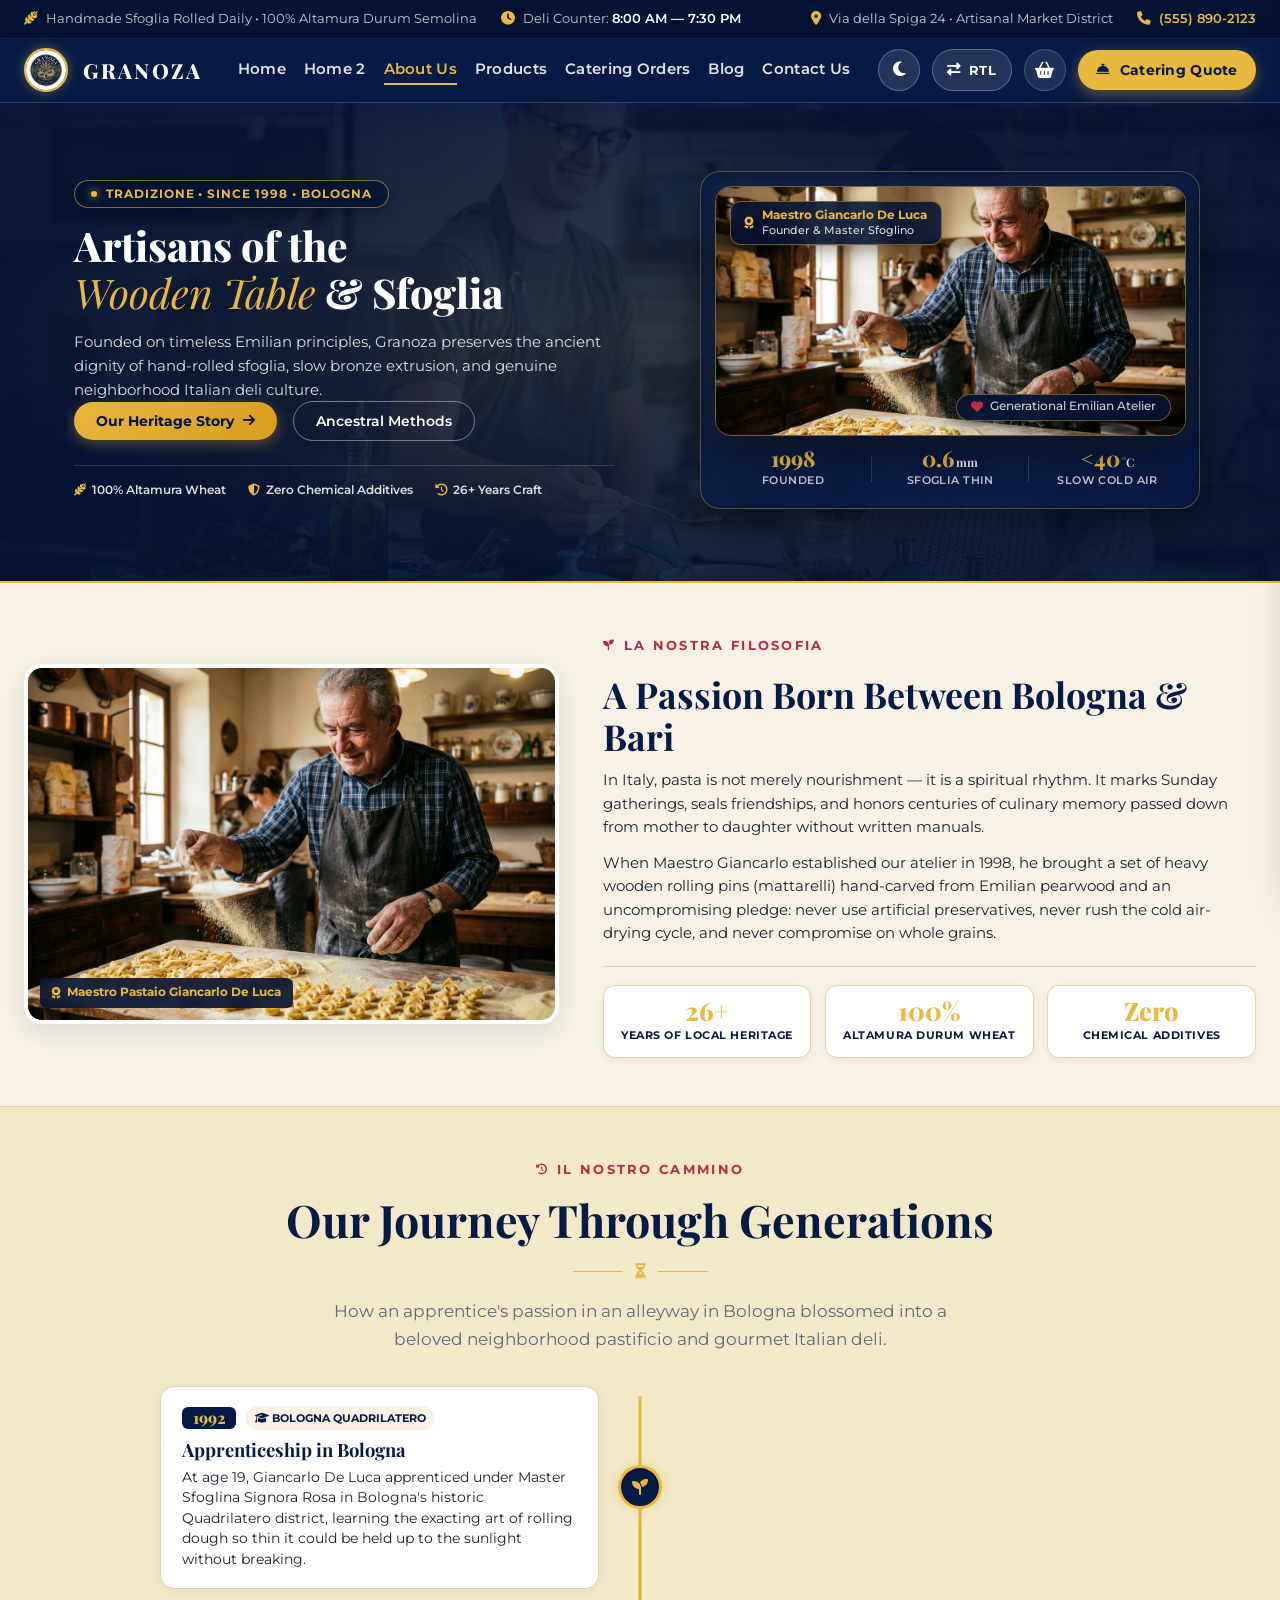
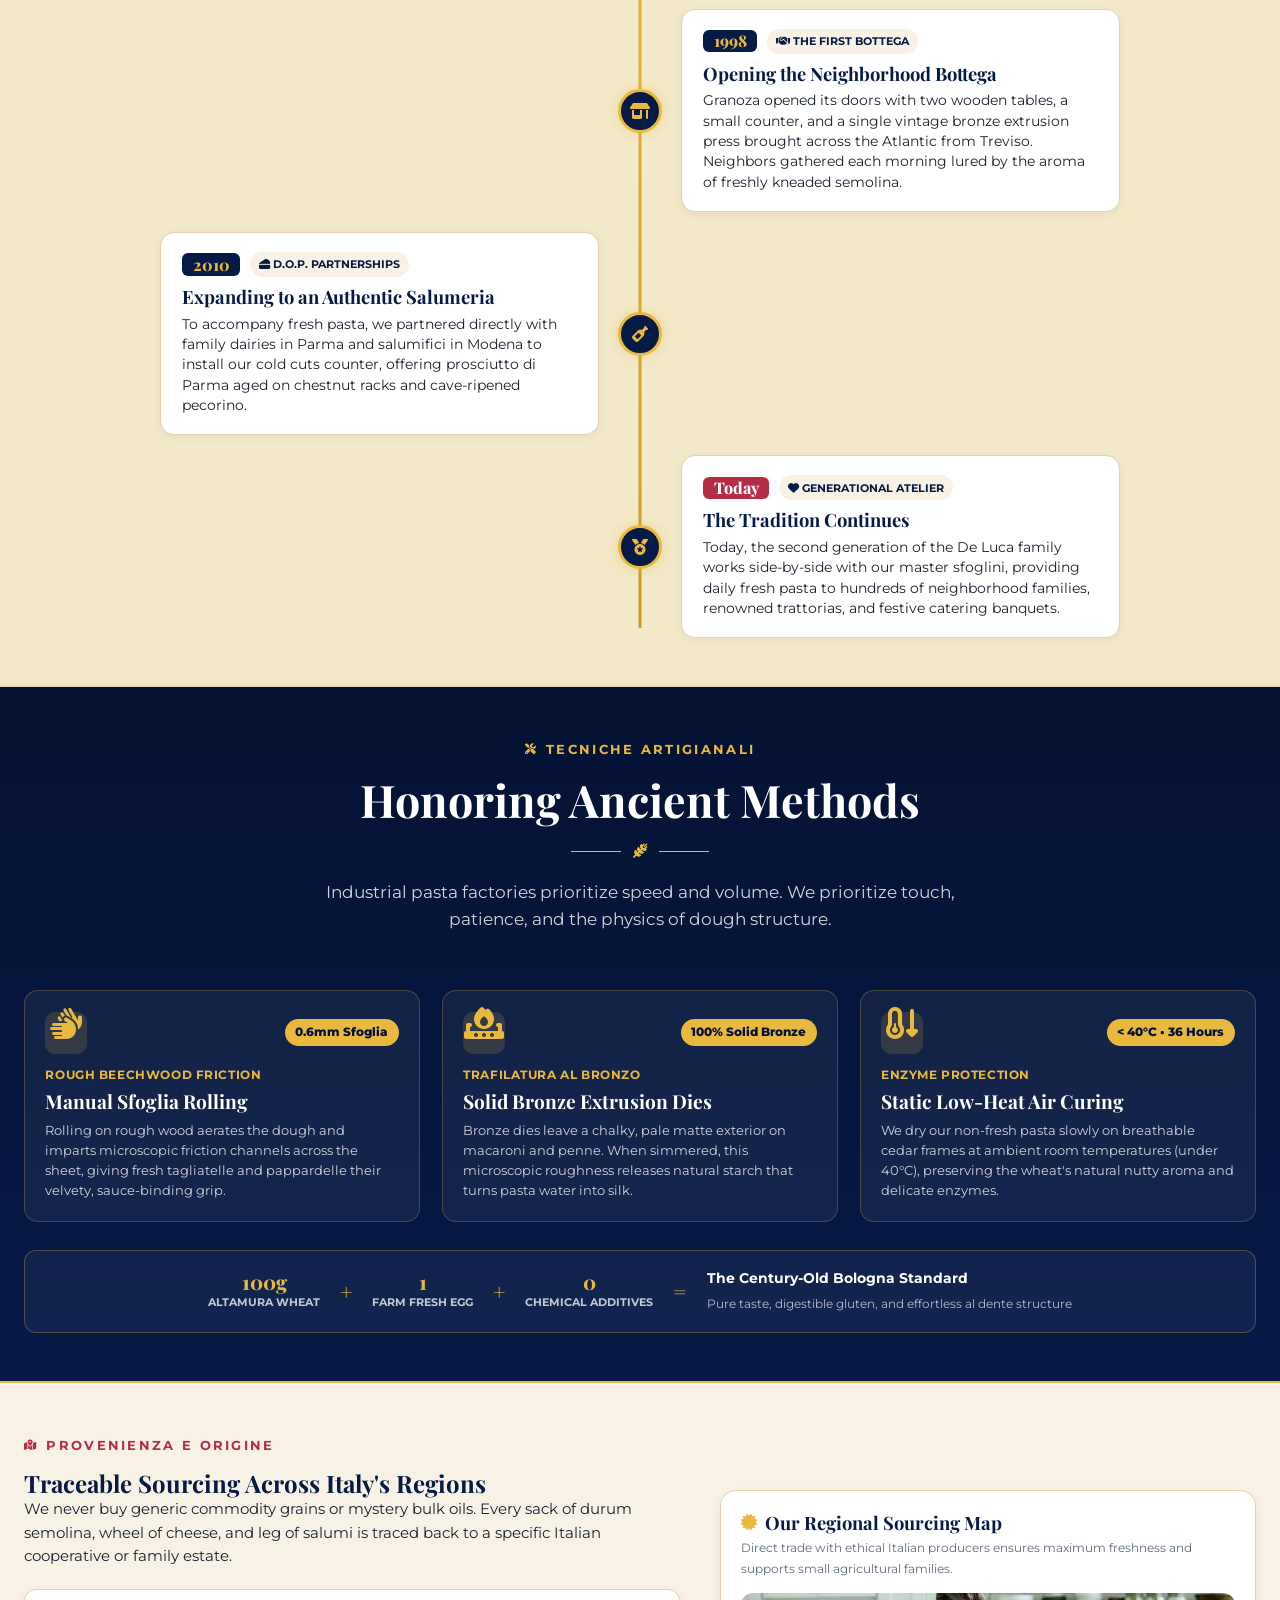
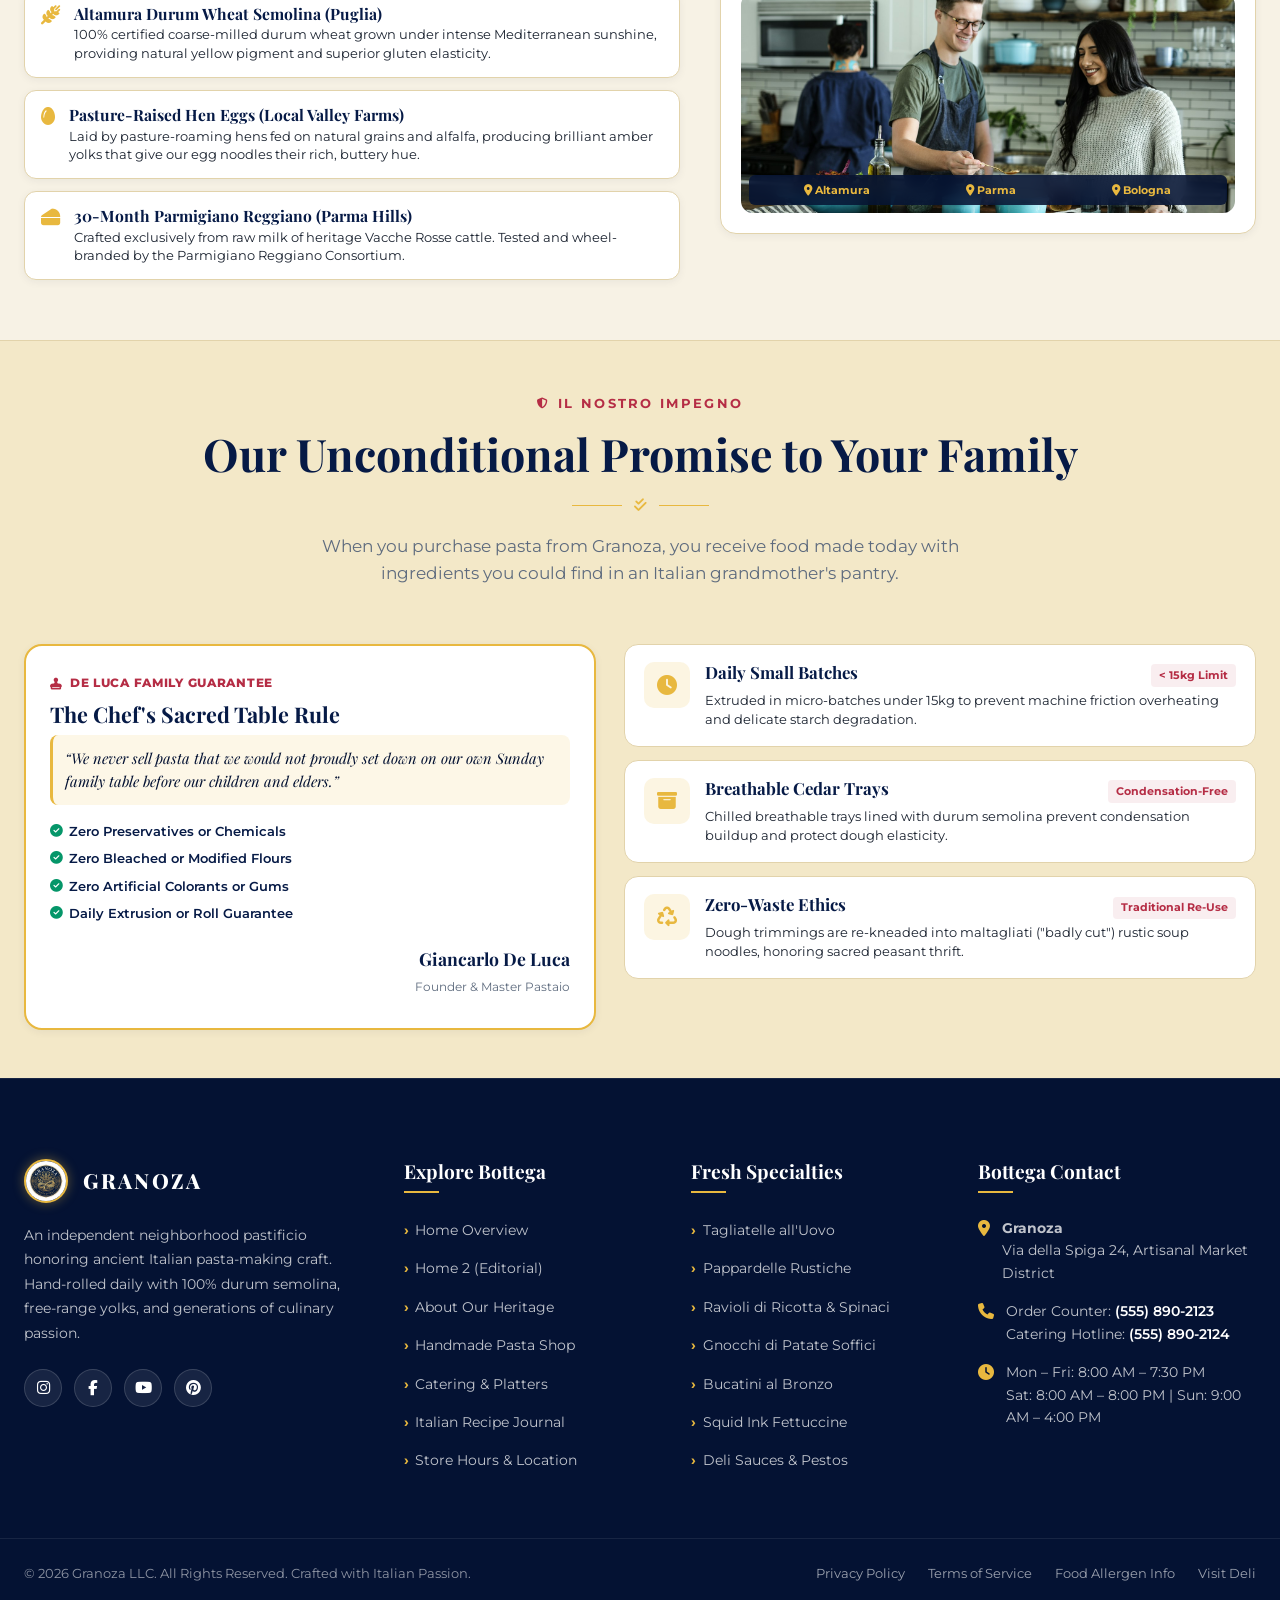
==== commit c76f75a3: "final commit" ====
--- a/about.html
+++ b/about.html
@@ -207,11 +207,6 @@
     </div>
     <div class="container hero-cinematic-inner">
       <div class="hero-left-column">
-        <nav class="breadcrumb-nav" aria-label="Breadcrumb">
-          <a href="index.html">Home</a>
-          <span>/</span>
-          <span>About Our Heritage</span>
-        </nav>
         <div class="hero-tag-line">
           <span class="hero-tag-dot"></span>
           <span>Tradizione &bull; Since 1998 &bull; Bologna</span>
--- a/css/style.css
+++ b/css/style.css
@@ -42,6 +42,11 @@
   --text-light-muted: #cbd5e1;
   --surface-border: rgba(6, 26, 70, 0.08);
 
+  /* Primary Brand Tokens */
+  --primary: var(--golden-yellow);
+  --primary-color: var(--golden-yellow);
+  --primary-brand: var(--golden-yellow);
+
   /* Typography */
   --font-serif: 'Playfair Display', Georgia, serif;
   --font-sans: 'Montserrat', -apple-system, BlinkMacSystemFont, "Segoe UI", Roboto, sans-serif;
@@ -314,6 +319,7 @@
 .btn-sm {
   padding: 0.55rem 1.15rem;
   font-size: 0.85rem;
+  white-space: nowrap;
 }
 
 .btn-lg {
@@ -424,16 +430,21 @@
   display: flex;
   align-items: center;
   justify-content: space-between;
+  gap: clamp(1.25rem, 2vw, 2.5rem);
   padding-top: 0.6rem;
   padding-bottom: 0.6rem;
+  padding-left: 1.5rem;
+  padding-right: 1.5rem;
 }
 
 /* Brand Logo */
 .brand-logo {
-  display: flex;
+  display: inline-flex;
   align-items: center;
   gap: 0.95rem;
   text-decoration: none;
+  flex-shrink: 0;
+  margin-right: 0.5rem;
 }
 
 .brand-logo-icon {
@@ -487,7 +498,9 @@
 .nav-menu {
   display: flex;
   align-items: center;
-  gap: 2rem;
+  justify-content: center;
+  gap: clamp(0.85rem, 1.4vw, 1.6rem);
+  flex-wrap: nowrap;
 }
 
 .nav-link {
@@ -498,6 +511,10 @@
   padding: 0.4rem 0;
   transition: var(--transition);
   letter-spacing: 0.02em;
+  white-space: nowrap;
+  display: inline-flex;
+  align-items: center;
+  line-height: 1.2;
 }
 
 .nav-link::after {
@@ -526,6 +543,7 @@
   display: flex;
   align-items: center;
   gap: 0.75rem;
+  flex-shrink: 0;
 }
 
 .theme-toggle-btn,
@@ -545,8 +563,17 @@
 
 .theme-toggle-btn {
   width: 42px;
-  border-radius: 50%;
+  height: 42px;
+  min-width: 42px;
+  max-width: 42px;
+  min-height: 42px;
+  max-height: 42px;
+  border-radius: 50% !important;
   font-size: 1.05rem;
+  aspect-ratio: 1 / 1 !important;
+  flex-shrink: 0 !important;
+  padding: 0 !important;
+  box-sizing: border-box !important;
 }
 
 .theme-toggle-btn:hover,
@@ -567,17 +594,25 @@
 
 .cart-toggle-btn {
   position: relative;
-  display: flex;
+  display: inline-flex;
   align-items: center;
   justify-content: center;
-  width: 44px;
-  height: 44px;
-  border-radius: 50%;
+  width: 42px;
+  height: 42px;
+  min-width: 42px;
+  max-width: 42px;
+  min-height: 42px;
+  max-height: 42px;
+  border-radius: 50% !important;
   background: rgba(255, 255, 255, 0.1);
   color: var(--pure-white);
   border: 1px solid rgba(255, 255, 255, 0.18);
-  font-size: 1.1rem;
+  font-size: 1.05rem;
   transition: var(--transition);
+  aspect-ratio: 1 / 1 !important;
+  flex-shrink: 0 !important;
+  padding: 0 !important;
+  box-sizing: border-box !important;
 }
 
 .cart-toggle-btn:hover {
@@ -589,14 +624,14 @@
 
 .cart-badge {
   position: absolute;
-  top: -4px;
-  right: -4px;
+  top: -3px;
+  right: -3px;
   background-color: var(--tomato-red);
   color: var(--pure-white);
   font-size: 0.7rem;
   font-weight: 700;
-  width: 20px;
-  height: 20px;
+  width: 19px;
+  height: 19px;
   border-radius: 50%;
   display: flex;
   align-items: center;
@@ -3311,8 +3346,18 @@
 }
 
 .instruction-step {
-  border-left: 2px solid var(--golden-yellow);
-  padding-left: 1.5rem;
+  border-left: 3px solid var(--golden-yellow);
+  padding: 1.65rem 1.35rem 1.65rem 1.5rem;
+  background: rgba(255, 255, 255, 0.04);
+  border-radius: 0 var(--radius-md) var(--radius-md) 0;
+  display: flex;
+  flex-direction: column;
+  transition: transform 0.25s ease, background 0.25s ease;
+}
+
+.instruction-step:hover {
+  background: rgba(255, 255, 255, 0.07);
+  transform: translateY(-2px);
 }
 
 .instruction-step-num {
@@ -3609,8 +3654,15 @@
   display: flex;
   align-items: center;
   justify-content: space-between;
+  gap: 0.75rem;
   border-top: 1px solid var(--beige-border);
-  padding-top: 1rem;
+  padding-top: 1.1rem;
+  margin-top: auto;
+}
+
+.blog-card-footer span {
+  font-size: 0.8rem;
+  color: var(--text-muted);
 }
 
 .read-link {
@@ -3625,6 +3677,37 @@
 .read-link:hover {
   color: var(--tomato-dark);
   gap: 0.6rem;
+}
+
+/* Articoli Section Cards CTA Buttons */
+.blog-card .read-link,
+.blog-card .btn-read-article,
+.blog-card .read-link.btn-read-article {
+  display: inline-flex;
+  align-items: center;
+  justify-content: center;
+  gap: 0.45rem;
+  padding: 0.5rem 1.25rem !important;
+  border-radius: 50px;
+  font-size: 0.82rem;
+  font-weight: 700;
+  white-space: nowrap;
+  background-color: var(--tomato-red);
+  color: #ffffff !important;
+  border: 1px solid transparent;
+  transition: all 0.25s ease;
+  box-shadow: 0 2px 6px rgba(181, 45, 69, 0.22);
+  text-decoration: none;
+}
+
+.blog-card .read-link:hover,
+.blog-card .btn-read-article:hover,
+.blog-card .read-link.btn-read-article:hover {
+  background-color: var(--tomato-dark);
+  color: #ffffff !important;
+  transform: translateY(-2px);
+  box-shadow: 0 4px 12px rgba(181, 45, 69, 0.35);
+  gap: 0.65rem;
 }
 
 /* Article Reading Modal */
@@ -3824,10 +3907,14 @@
   font-size: 1.25rem;
 }
 
-/* Map Placeholder Section */
+/* Dedicated Embedded Map Section */
 .contact-map-section {
   padding: 5.5rem 0;
   background-color: var(--warm-ivory);
+}
+
+.contact-map-section .section-header {
+  margin-bottom: 2.75rem;
 }
 
 .map-custom-card {
@@ -3841,7 +3928,7 @@
 }
 
 .map-text-panel {
-  padding: 3rem 2.5rem;
+  padding: 2.75rem 2.25rem;
   display: flex;
   flex-direction: column;
   justify-content: center;
@@ -3860,6 +3947,58 @@
   margin-bottom: 1.5rem;
 }
 
+.map-address-box {
+  display: flex;
+  align-items: flex-start;
+  gap: 1rem;
+  background: rgba(232, 184, 63, 0.1);
+  border: 1px solid rgba(232, 184, 63, 0.32);
+  border-radius: var(--radius-md);
+  padding: 1.15rem 1.25rem;
+  margin-bottom: 1.5rem;
+}
+
+.map-address-icon {
+  width: 42px;
+  height: 42px;
+  background: var(--navy-deep);
+  color: var(--golden-yellow);
+  border-radius: 50%;
+  display: flex;
+  align-items: center;
+  justify-content: center;
+  font-size: 1.15rem;
+  flex-shrink: 0;
+}
+
+.map-address-details h4 {
+  font-size: 1.05rem;
+  color: var(--navy-deep);
+  margin-bottom: 0.25rem;
+  font-weight: 700;
+}
+
+.map-address-details .map-address-line {
+  font-size: 0.88rem;
+  color: var(--text-dark);
+  margin-bottom: 0.4rem;
+  display: flex;
+  align-items: center;
+  gap: 0.45rem;
+}
+
+.map-hours-pill {
+  display: inline-flex;
+  align-items: center;
+  gap: 0.4rem;
+  font-size: 0.78rem;
+  font-weight: 600;
+  color: var(--navy-deep);
+  background: rgba(232, 184, 63, 0.25);
+  padding: 0.25rem 0.7rem;
+  border-radius: 50px;
+}
+
 .directions-item {
   display: flex;
   gap: 0.85rem;
@@ -3871,12 +4010,30 @@
 .directions-item i {
   color: var(--tomato-red);
   margin-top: 0.2rem;
+  flex-shrink: 0;
+}
+
+.map-actions-row {
+  display: flex;
+  flex-wrap: wrap;
+  gap: 0.85rem;
+  margin-top: 1.25rem;
+  padding-top: 1.25rem;
+  border-top: 1px solid var(--beige-border);
 }
 
 .map-visual-panel {
-  min-height: 380px;
+  min-height: 460px;
   position: relative;
   background: #e5e3df;
+}
+
+.map-visual-panel .map-iframe {
+  width: 100%;
+  height: 100%;
+  min-height: 460px;
+  border: 0;
+  display: block;
 }
 
 .map-visual-panel img {
@@ -3887,28 +4044,39 @@
 
 .map-pin-overlay {
   position: absolute;
-  top: 50%;
-  left: 50%;
-  transform: translate(-50%, -50%);
-  background: var(--navy-deep);
+  bottom: 1.25rem;
+  left: 1.25rem;
+  background: rgba(6, 26, 70, 0.94);
+  backdrop-filter: blur(8px);
   color: var(--pure-white);
-  border: 2px solid var(--golden-yellow);
-  padding: 1rem 1.5rem;
+  border: 1.5px solid var(--golden-yellow);
+  padding: 0.75rem 1.15rem;
   border-radius: var(--radius-md);
-  text-align: center;
-  box-shadow: 0 10px 30px rgba(0, 0, 0, 0.4);
+  display: flex;
+  align-items: center;
+  gap: 0.75rem;
+  box-shadow: 0 10px 30px rgba(0, 0, 0, 0.35);
+  pointer-events: none;
+  max-width: calc(100% - 2.5rem);
 }
 
 .map-pin-overlay i {
   color: var(--golden-yellow);
-  font-size: 1.5rem;
-  margin-bottom: 0.25rem;
+  font-size: 1.35rem;
+  flex-shrink: 0;
 }
 
 .map-pin-overlay strong {
   display: block;
-  font-size: 0.95rem;
+  font-size: 0.88rem;
   color: var(--pure-white);
+  line-height: 1.2;
+}
+
+.map-pin-overlay span {
+  font-size: 0.75rem;
+  color: rgba(255, 255, 255, 0.85);
+  line-height: 1.2;
 }
 
 /* FAQ Accordion Section */
@@ -7803,7 +7971,7 @@
 }
 
 .catering-instructions-section {
-  padding: 3.25rem 0 !important;
+  padding: 4.75rem 0 !important;
 }
 
 .catering-form-section {
@@ -7888,12 +8056,17 @@
   gap: 2.5rem !important;
   align-items: center !important;
   width: 100% !important;
+  padding-left: 1.5rem !important;
+  padding-right: 1.5rem !important;
 }
 
 .hero-left-column {
   display: flex !important;
   flex-direction: column !important;
   justify-content: center !important;
+  align-items: flex-start !important;
+  text-align: left !important;
+  width: 100% !important;
 }
 
 .hero-left-column .breadcrumb-nav {
@@ -7902,7 +8075,8 @@
   gap: 0.5rem !important;
   font-size: 0.78rem !important;
   color: rgba(255, 255, 255, 0.65) !important;
-  margin-bottom: 0.45rem !important;
+  margin-bottom: 0.6rem !important;
+  text-align: left !important;
 }
 
 .hero-left-column .breadcrumb-nav a {
@@ -7917,14 +8091,15 @@
   background: rgba(232, 184, 63, 0.15) !important;
   border: 1px solid rgba(232, 184, 63, 0.35) !important;
   color: var(--golden-yellow) !important;
-  padding: 0.3rem 0.85rem !important;
+  padding: 0.35rem 0.9rem !important;
   border-radius: 999px !important;
   font-size: 0.76rem !important;
   font-weight: 700 !important;
   text-transform: uppercase !important;
   letter-spacing: 0.08em !important;
-  margin-bottom: 0.75rem !important;
+  margin-bottom: 0.85rem !important;
   width: fit-content !important;
+  text-align: left !important;
 }
 
 .hero-tag-dot {
@@ -7940,8 +8115,9 @@
   font-size: clamp(2rem, 3.4vw, 2.85rem) !important;
   font-weight: 800 !important;
   color: var(--pure-white) !important;
-  line-height: 1.12 !important;
-  margin-bottom: 0.65rem !important;
+  line-height: 1.14 !important;
+  margin-bottom: 0.85rem !important;
+  text-align: left !important;
 }
 
 .hero-italic-accent {
@@ -7951,33 +8127,40 @@
 }
 
 .hero-desc {
-  font-size: 0.92rem !important;
-  line-height: 1.58 !important;
+  font-size: 0.95rem !important;
+  line-height: 1.62 !important;
   color: rgba(255, 255, 255, 0.85) !important;
   max-width: 530px !important;
-  margin-bottom: 1.25rem !important;
+  margin-bottom: 1.65rem !important;
+  text-align: left !important;
 }
 
 .hero-cta-row {
   display: flex !important;
   align-items: center !important;
-  gap: 1rem !important;
-  margin-bottom: 1.25rem !important;
+  flex-wrap: wrap !important;
+  gap: 1.15rem !important;
+  margin-top: 0 !important;
+  margin-bottom: 1.75rem !important;
+  justify-content: flex-start !important;
 }
 
 .hero-cta-primary {
   display: inline-flex !important;
   align-items: center !important;
+  justify-content: center !important;
   gap: 0.6rem !important;
   background: linear-gradient(135deg, var(--golden-yellow) 0%, #d89b1c 100%) !important;
   color: var(--navy-dark) !important;
   font-weight: 700 !important;
-  font-size: 0.88rem !important;
-  padding: 0.7rem 1.35rem !important;
+  font-size: 0.9rem !important;
+  line-height: 1.2 !important;
+  padding: 0.72rem 1.45rem !important;
   border-radius: 50px !important;
   text-decoration: none !important;
   transition: all 0.3s ease !important;
   box-shadow: 0 4px 14px rgba(232, 184, 63, 0.35) !important;
+  white-space: nowrap !important;
 }
 
 .hero-cta-primary:hover {
@@ -7989,27 +8172,33 @@
 .hero-cta-ghost {
   display: inline-flex !important;
   align-items: center !important;
-  padding: 0.65rem 1.25rem !important;
+  justify-content: center !important;
+  gap: 0.6rem !important;
+  padding: 0.7rem 1.45rem !important;
   border-radius: 50px !important;
-  border: 1px solid rgba(255, 255, 255, 0.35) !important;
+  border: 1.5px solid rgba(255, 255, 255, 0.4) !important;
   color: var(--pure-white) !important;
-  font-size: 0.88rem !important;
+  font-size: 0.9rem !important;
   font-weight: 600 !important;
+  line-height: 1.2 !important;
   text-decoration: none !important;
   transition: all 0.3s ease !important;
+  white-space: nowrap !important;
 }
 
 .hero-cta-ghost:hover {
-  background: rgba(255, 255, 255, 0.1) !important;
+  background: rgba(255, 255, 255, 0.12) !important;
   border-color: var(--pure-white) !important;
 }
 
 .hero-trust-row {
   display: flex !important;
   align-items: center !important;
+  flex-wrap: wrap !important;
   gap: 1.25rem !important;
-  padding-top: 0.85rem !important;
-  border-top: 1px solid rgba(255, 255, 255, 0.12) !important;
+  padding-top: 1rem !important;
+  border-top: 1px solid rgba(255, 255, 255, 0.14) !important;
+  justify-content: flex-start !important;
 }
 
 .htr-item {
@@ -8996,3 +9185,1307 @@
   }
 }
 
+/* ==========================================================================
+   SPECIAL UTILITY PAGES: 404, COMING SOON, UNDER MAINTENANCE
+   ========================================================================== */
+.utility-hero-section {
+  position: relative;
+  min-height: calc(100vh - 140px);
+  display: flex;
+  align-items: center;
+  justify-content: center;
+  padding: 4.5rem 0 5.5rem;
+  background-color: var(--navy-deep);
+  color: var(--pure-white);
+  overflow: hidden;
+}
+
+.utility-bg-overlay {
+  position: absolute;
+  top: 0; left: 0; right: 0; bottom: 0;
+  background-size: cover;
+  background-position: center;
+  opacity: 0.18;
+  filter: blur(2px);
+  z-index: 1;
+}
+
+.utility-bg-gradient {
+  position: absolute;
+  top: 0; left: 0; right: 0; bottom: 0;
+  background: radial-gradient(circle at center, rgba(6, 26, 70, 0.7) 0%, rgba(5, 13, 34, 0.98) 100%);
+  z-index: 2;
+}
+
+.utility-content-wrap {
+  position: relative;
+  z-index: 3;
+  max-width: 860px;
+  margin: 0 auto;
+  text-align: center;
+}
+
+/* 404 Specifics */
+.error-glitch-code {
+  font-family: var(--font-serif);
+  font-size: clamp(5.5rem, 16vw, 9.5rem);
+  font-weight: 900;
+  line-height: 0.95;
+  color: transparent;
+  background: linear-gradient(135deg, var(--golden-yellow) 0%, #ffffff 50%, var(--golden-yellow) 100%);
+  -webkit-background-clip: text;
+  background-clip: text;
+  margin-bottom: 0.5rem;
+  text-shadow: 0 10px 30px rgba(232, 184, 63, 0.3);
+  display: flex;
+  align-items: center;
+  justify-content: center;
+  gap: 0.75rem;
+}
+
+.error-pasta-icon {
+  font-size: clamp(3rem, 10vw, 5.5rem);
+  color: var(--golden-yellow);
+  animation: floatBounce 3s ease-in-out infinite;
+}
+
+@keyframes floatBounce {
+  0%, 100% { transform: translateY(0) rotate(0deg); }
+  50% { transform: translateY(-12px) rotate(6deg); }
+}
+
+.utility-heading {
+  font-family: var(--font-serif);
+  font-size: clamp(1.8rem, 4.5vw, 2.75rem);
+  font-weight: 800;
+  line-height: 1.25;
+  margin-bottom: 1rem;
+  color: #ffffff;
+}
+
+.utility-heading em {
+  font-style: italic;
+  color: var(--golden-yellow);
+}
+
+.utility-desc {
+  font-size: 1.05rem;
+  line-height: 1.65;
+  color: rgba(255, 255, 255, 0.85);
+  max-width: 680px;
+  margin: 0 auto 2rem;
+}
+
+.utility-cta-row {
+  display: flex;
+  align-items: center;
+  justify-content: center;
+  flex-wrap: wrap;
+  gap: 1rem;
+  margin-bottom: 2.5rem;
+}
+
+/* 404 Popular Cuts Showcase */
+.error-quick-recommendations {
+  background: rgba(255, 255, 255, 0.05);
+  backdrop-filter: blur(10px);
+  border: 1px solid rgba(232, 184, 63, 0.25);
+  border-radius: 16px;
+  padding: 1.75rem 1.5rem;
+  margin-top: 2rem;
+  box-shadow: 0 10px 30px rgba(0, 0, 0, 0.4);
+}
+
+.eqr-title {
+  font-size: 0.82rem;
+  text-transform: uppercase;
+  letter-spacing: 0.08em;
+  color: var(--golden-yellow);
+  font-weight: 700;
+  margin-bottom: 1.25rem;
+  display: flex;
+  align-items: center;
+  justify-content: center;
+  gap: 0.5rem;
+}
+
+.eqr-grid {
+  display: grid;
+  grid-template-columns: repeat(3, 1fr);
+  gap: 1rem;
+}
+
+.eqr-card {
+  display: flex;
+  align-items: center;
+  gap: 0.85rem;
+  background: rgba(4, 18, 51, 0.6);
+  border: 1px solid rgba(255, 255, 255, 0.12);
+  border-radius: 12px;
+  padding: 0.75rem;
+  text-decoration: none;
+  transition: all 0.25s ease;
+  text-align: left;
+}
+
+.eqr-card:hover {
+  background: rgba(232, 184, 63, 0.15);
+  border-color: var(--golden-yellow);
+  transform: translateY(-3px);
+}
+
+.eqr-thumb {
+  width: 50px;
+  height: 50px;
+  border-radius: 8px;
+  object-fit: cover;
+  flex-shrink: 0;
+}
+
+.eqr-info strong {
+  display: block;
+  font-size: 0.88rem;
+  color: #ffffff;
+  font-weight: 700;
+  line-height: 1.2;
+}
+
+.eqr-info span {
+  font-size: 0.76rem;
+  color: var(--golden-yellow);
+  font-weight: 600;
+}
+
+/* Coming Soon Countdown & Form */
+.countdown-clock-grid {
+  display: grid;
+  grid-template-columns: repeat(4, 1fr);
+  gap: 1rem;
+  max-width: 560px;
+  margin: 0 auto 2.5rem;
+}
+
+.countdown-stat-box {
+  background: rgba(4, 18, 51, 0.75);
+  backdrop-filter: blur(10px);
+  border: 1.5px solid rgba(232, 184, 63, 0.4);
+  border-radius: 14px;
+  padding: 1.1rem 0.5rem;
+  text-align: center;
+  box-shadow: 0 8px 24px rgba(0, 0, 0, 0.5);
+  transition: all 0.25s ease;
+}
+
+.countdown-stat-box:hover {
+  border-color: var(--golden-yellow);
+  transform: translateY(-2px);
+}
+
+.countdown-num {
+  font-family: var(--font-serif);
+  font-size: clamp(2rem, 5vw, 2.75rem);
+  font-weight: 800;
+  color: var(--golden-yellow);
+  line-height: 1;
+  display: block;
+  margin-bottom: 0.35rem;
+}
+
+.countdown-label {
+  font-size: 0.72rem;
+  text-transform: uppercase;
+  letter-spacing: 0.08em;
+  font-weight: 700;
+  color: rgba(255, 255, 255, 0.8);
+}
+
+.coming-soon-form-wrap {
+  max-width: 560px;
+  margin: 0 auto 2.5rem;
+}
+
+.cs-form {
+  display: flex;
+  gap: 0.5rem;
+  background: rgba(255, 255, 255, 0.08);
+  backdrop-filter: blur(8px);
+  border: 1px solid rgba(232, 184, 63, 0.3);
+  padding: 0.45rem;
+  border-radius: 50px;
+}
+
+.cs-input {
+  flex: 1;
+  background: transparent;
+  border: none;
+  padding: 0.75rem 1.25rem;
+  color: #ffffff;
+  font-size: 0.95rem;
+  outline: none;
+}
+
+.cs-input::placeholder {
+  color: rgba(255, 255, 255, 0.6);
+}
+
+.cs-submit-btn {
+  background: var(--golden-yellow);
+  color: var(--navy-dark);
+  font-weight: 700;
+  border: none;
+  padding: 0.75rem 1.4rem;
+  border-radius: 50px;
+  cursor: pointer;
+  transition: all 0.25s ease;
+  white-space: nowrap;
+}
+
+.cs-submit-btn:hover {
+  background: #ffffff;
+  color: var(--navy-dark);
+  transform: translateY(-1px);
+}
+
+.coming-soon-teasers-grid {
+  display: grid;
+  grid-template-columns: repeat(3, 1fr);
+  gap: 1.25rem;
+  margin-top: 2rem;
+  text-align: left;
+}
+
+.cs-teaser-card {
+  background: rgba(255, 255, 255, 0.05);
+  border: 1px solid rgba(255, 255, 255, 0.12);
+  border-radius: 14px;
+  padding: 1.25rem;
+  backdrop-filter: blur(8px);
+  transition: all 0.25s ease;
+}
+
+.cs-teaser-card:hover {
+  border-color: rgba(232, 184, 63, 0.5);
+  transform: translateY(-3px);
+}
+
+.cs-teaser-icon {
+  font-size: 1.5rem;
+  color: var(--golden-yellow);
+  margin-bottom: 0.75rem;
+}
+
+.cs-teaser-card h4 {
+  font-size: 1rem;
+  font-weight: 700;
+  color: #ffffff;
+  margin-bottom: 0.45rem;
+}
+
+.cs-teaser-card p {
+  font-size: 0.84rem;
+  color: rgba(255, 255, 255, 0.75);
+  line-height: 1.5;
+  margin: 0;
+}
+
+/* Maintenance Page Styles */
+.status-pulsing-badge {
+  display: inline-flex;
+  align-items: center;
+  gap: 0.6rem;
+  background: rgba(232, 184, 63, 0.15);
+  border: 1px solid var(--golden-yellow);
+  color: var(--golden-yellow);
+  padding: 0.4rem 1rem;
+  border-radius: 50px;
+  font-size: 0.82rem;
+  font-weight: 700;
+  letter-spacing: 0.05em;
+  margin-bottom: 1.25rem;
+}
+
+.pulse-led {
+  width: 9px;
+  height: 9px;
+  background-color: #2ecc71;
+  border-radius: 50%;
+  box-shadow: 0 0 0 0 rgba(46, 204, 113, 0.7);
+  animation: pulseLed 1.8s infinite;
+}
+
+@keyframes pulseLed {
+  0% { box-shadow: 0 0 0 0 rgba(46, 204, 113, 0.7); }
+  70% { box-shadow: 0 0 0 8px rgba(46, 204, 113, 0); }
+  100% { box-shadow: 0 0 0 0 rgba(46, 204, 113, 0); }
+}
+
+.maint-progress-card {
+  background: rgba(4, 18, 51, 0.75);
+  backdrop-filter: blur(10px);
+  border: 1px solid rgba(232, 184, 63, 0.3);
+  border-radius: 16px;
+  padding: 1.75rem;
+  max-width: 620px;
+  margin: 0 auto 2.5rem;
+  text-align: left;
+  box-shadow: 0 10px 30px rgba(0, 0, 0, 0.4);
+}
+
+.mpc-header {
+  display: flex;
+  align-items: center;
+  justify-content: space-between;
+  margin-bottom: 0.85rem;
+}
+
+.mpc-header strong {
+  color: #ffffff;
+  font-size: 0.95rem;
+}
+
+.mpc-header span {
+  color: var(--golden-yellow);
+  font-weight: 700;
+  font-size: 0.88rem;
+}
+
+.mpc-progress-track {
+  width: 100%;
+  height: 8px;
+  background: rgba(255, 255, 255, 0.12);
+  border-radius: 50px;
+  overflow: hidden;
+  margin-bottom: 1.5rem;
+}
+
+.mpc-progress-bar {
+  height: 100%;
+  width: 85%;
+  background: linear-gradient(90deg, var(--golden-yellow) 0%, #2ecc71 100%);
+  border-radius: 50px;
+  animation: barGlow 2s ease-in-out infinite alternate;
+}
+
+@keyframes barGlow {
+  0% { opacity: 0.85; }
+  100% { opacity: 1; filter: drop-shadow(0 0 6px var(--golden-yellow)); }
+}
+
+.mpc-tasks-list {
+  display: flex;
+  flex-direction: column;
+  gap: 0.85rem;
+}
+
+.mpc-task-item {
+  display: flex;
+  align-items: center;
+  justify-content: space-between;
+  font-size: 0.86rem;
+  color: rgba(255, 255, 255, 0.85);
+  padding: 0.45rem 0;
+  border-bottom: 1px solid rgba(255, 255, 255, 0.08);
+}
+
+.mpc-task-item:last-child {
+  border-bottom: none;
+}
+
+.mpc-task-item span {
+  display: inline-flex;
+  align-items: center;
+  gap: 0.6rem;
+}
+
+.mpc-task-status {
+  font-size: 0.78rem;
+  font-weight: 700;
+  padding: 0.2rem 0.55rem;
+  border-radius: 50px;
+}
+
+.status-done {
+  background: rgba(46, 204, 113, 0.2);
+  color: #2ecc71;
+  border: 1px solid rgba(46, 204, 113, 0.4);
+}
+
+.status-prog {
+  background: rgba(232, 184, 63, 0.2);
+  color: var(--golden-yellow);
+  border: 1px solid rgba(232, 184, 63, 0.4);
+}
+
+/* Mobile Adjustments for Utility Pages */
+@media (max-width: 768px) {
+  .utility-hero-section {
+    padding: 3rem 0 3.5rem;
+    min-height: auto;
+  }
+
+  .eqr-grid,
+  .coming-soon-teasers-grid {
+    grid-template-columns: 1fr;
+    gap: 0.85rem;
+  }
+
+  .countdown-clock-grid {
+    grid-template-columns: repeat(2, 1fr);
+    gap: 0.75rem;
+  }
+
+  .cs-form {
+    flex-direction: column;
+    border-radius: 12px;
+    padding: 0.75rem;
+    gap: 0.65rem;
+  }
+
+  .cs-submit-btn {
+    width: 100%;
+    border-radius: 8px;
+  }
+
+  .utility-cta-row {
+    flex-direction: column;
+    align-items: stretch;
+  }
+
+  .utility-cta-row .btn {
+    width: 100%;
+    justify-content: center;
+  }
+}
+
+
+
+
+/* ==========================================================================
+   UNIFIED HERO SECTION LABELS & BADGES ACROSS ALL PAGES
+   Consistent typography, padding, colors, backdrop-blur contrast,
+   equal left/right positioning, and perfect Dark/Light mode visibility
+   ========================================================================== */
+
+/* 1. Primary Hero Category & Introductory Badge (.hero-tag-line) */
+.hero-tag-line {
+  display: inline-flex !important;
+  align-items: center !important;
+  gap: 0.55rem !important;
+  background: rgba(4, 18, 51, 0.72) !important;
+  backdrop-filter: blur(10px) !important;
+  -webkit-backdrop-filter: blur(10px) !important;
+  border: 1px solid rgba(232, 184, 63, 0.45) !important;
+  color: var(--golden-yellow) !important;
+  padding: 0.38rem 0.95rem !important;
+  border-radius: 999px !important;
+  font-size: 0.76rem !important;
+  font-weight: 700 !important;
+  text-transform: uppercase !important;
+  letter-spacing: 0.08em !important;
+  line-height: 1.2 !important;
+  margin-bottom: 0.85rem !important;
+  width: fit-content !important;
+  text-align: start !important;
+  align-self: flex-start !important;
+  box-shadow: 0 4px 14px rgba(0, 0, 0, 0.25) !important;
+  position: relative !important;
+  z-index: 2 !important;
+}
+
+.hero-tag-dot {
+  width: 6px !important;
+  height: 6px !important;
+  border-radius: 50% !important;
+  background: var(--golden-yellow) !important;
+  box-shadow: 0 0 8px var(--golden-yellow) !important;
+  flex-shrink: 0 !important;
+}
+
+/* 2. Breadcrumb Navigation in Hero (about, products, catering, blog, contact) */
+.hero-left-column .breadcrumb-nav {
+  display: inline-flex !important;
+  align-items: center !important;
+  gap: 0.45rem !important;
+  font-size: 0.76rem !important;
+  font-weight: 500 !important;
+  letter-spacing: 0.02em !important;
+  color: rgba(255, 255, 255, 0.72) !important;
+  background: transparent !important;
+  border: none !important;
+  padding: 0 !important;
+  margin-bottom: 0.65rem !important;
+  width: fit-content !important;
+  text-align: start !important;
+  align-self: flex-start !important;
+  position: relative !important;
+  z-index: 2 !important;
+}
+
+.hero-left-column .breadcrumb-nav a {
+  color: var(--golden-yellow) !important;
+  text-decoration: none !important;
+  font-weight: 600 !important;
+  transition: opacity 0.2s ease !important;
+}
+
+.hero-left-column .breadcrumb-nav a:hover {
+  text-decoration: underline !important;
+  opacity: 0.9 !important;
+}
+
+.hero-left-column .breadcrumb-nav span {
+  color: rgba(255, 255, 255, 0.45) !important;
+}
+
+/* 3. Utility Hero Page Badges (404, Coming Soon, Maintenance) */
+.utility-content-wrap .eyebrow.eyebrow-gold,
+.status-pulsing-badge {
+  display: inline-flex !important;
+  align-items: center !important;
+  justify-content: center !important;
+  gap: 0.55rem !important;
+  background: rgba(4, 18, 51, 0.72) !important;
+  backdrop-filter: blur(10px) !important;
+  -webkit-backdrop-filter: blur(10px) !important;
+  border: 1px solid rgba(232, 184, 63, 0.45) !important;
+  color: var(--golden-yellow) !important;
+  padding: 0.38rem 1rem !important;
+  border-radius: 999px !important;
+  font-size: 0.76rem !important;
+  font-weight: 700 !important;
+  text-transform: uppercase !important;
+  letter-spacing: 0.08em !important;
+  line-height: 1.2 !important;
+  margin: 0 auto 1.25rem !important;
+  width: fit-content !important;
+  box-shadow: 0 4px 14px rgba(0, 0, 0, 0.25) !important;
+}
+
+.status-pulsing-badge {
+  margin-bottom: 1.25rem !important;
+}
+
+.pulse-led {
+  width: 8px !important;
+  height: 8px !important;
+  background-color: #2ecc71 !important;
+  border-radius: 50% !important;
+  box-shadow: 0 0 0 0 rgba(46, 204, 113, 0.7) !important;
+  animation: pulseLed 1.8s infinite !important;
+  flex-shrink: 0 !important;
+}
+
+/* 4. Floating Showcase Badges on Hero Image Cards */
+.hero-float-badge {
+  position: absolute !important;
+  top: 14px !important;
+  left: 14px !important;
+  background: rgba(4, 18, 51, 0.88) !important;
+  backdrop-filter: blur(10px) !important;
+  -webkit-backdrop-filter: blur(10px) !important;
+  border: 1px solid rgba(232, 184, 63, 0.45) !important;
+  padding: 0.42rem 0.85rem !important;
+  border-radius: 10px !important;
+  display: flex !important;
+  align-items: center !important;
+  gap: 0.55rem !important;
+  color: var(--golden-yellow) !important;
+  font-size: 0.76rem !important;
+  font-weight: 700 !important;
+  line-height: 1.2 !important;
+  z-index: 2 !important;
+  box-shadow: 0 6px 16px rgba(0, 0, 0, 0.35) !important;
+}
+
+.hero-float-badge small {
+  color: rgba(255, 255, 255, 0.85) !important;
+  font-weight: 500 !important;
+  font-size: 0.68rem !important;
+}
+
+.hero-rating-pill {
+  position: absolute !important;
+  bottom: 14px !important;
+  right: 14px !important;
+  background: rgba(4, 18, 51, 0.92) !important;
+  backdrop-filter: blur(10px) !important;
+  -webkit-backdrop-filter: blur(10px) !important;
+  border: 1px solid rgba(232, 184, 63, 0.4) !important;
+  padding: 0.35rem 0.85rem !important;
+  border-radius: 50px !important;
+  display: flex !important;
+  align-items: center !important;
+  gap: 0.45rem !important;
+  color: var(--golden-yellow) !important;
+  font-size: 0.76rem !important;
+  font-weight: 700 !important;
+  line-height: 1.2 !important;
+  z-index: 2 !important;
+  box-shadow: 0 6px 16px rgba(0, 0, 0, 0.35) !important;
+}
+
+.hero-rating-pill span {
+  color: rgba(255, 255, 255, 0.8) !important;
+  font-weight: 500 !important;
+  font-size: 0.72rem !important;
+}
+
+/* 5. Dark Mode Enhancements for Hero Labels */
+html[data-theme="dark"] .hero-tag-line,
+html[data-theme="dark"] .utility-content-wrap .eyebrow.eyebrow-gold,
+html[data-theme="dark"] .status-pulsing-badge {
+  background: rgba(3, 10, 28, 0.85) !important;
+  border-color: rgba(232, 184, 63, 0.5) !important;
+  box-shadow: 0 4px 16px rgba(0, 0, 0, 0.45) !important;
+}
+
+/* 6. RTL (Right-to-Left) Language Direction Support */
+html[dir="rtl"] .hero-left-column {
+  align-items: flex-end !important;
+  text-align: right !important;
+}
+
+html[dir="rtl"] .hero-tag-line {
+  text-align: right !important;
+  align-self: flex-end !important;
+}
+
+html[dir="rtl"] .hero-left-column .breadcrumb-nav {
+  text-align: right !important;
+  align-self: flex-end !important;
+}
+
+html[dir="rtl"] .hero-float-badge {
+  left: auto !important;
+  right: 14px !important;
+}
+
+html[dir="rtl"] .hero-rating-pill {
+  right: auto !important;
+  left: 14px !important;
+}
+
+/* 7. Mobile and Tablet Responsiveness */
+@media (max-width: 991px) {
+  .hero-tag-line {
+    font-size: 0.74rem !important;
+    padding: 0.34rem 0.85rem !important;
+    margin-bottom: 0.75rem !important;
+  }
+
+  .hero-left-column .breadcrumb-nav {
+    font-size: 0.74rem !important;
+    margin-bottom: 0.55rem !important;
+  }
+
+  .utility-content-wrap .eyebrow.eyebrow-gold,
+  .status-pulsing-badge {
+    font-size: 0.74rem !important;
+    padding: 0.34rem 0.85rem !important;
+    margin-bottom: 1rem !important;
+  }
+
+  .hero-float-badge {
+    top: 10px !important;
+    left: 10px !important;
+    padding: 0.35rem 0.65rem !important;
+    font-size: 0.72rem !important;
+  }
+
+  .hero-rating-pill {
+    bottom: 10px !important;
+    right: 10px !important;
+    padding: 0.28rem 0.65rem !important;
+    font-size: 0.72rem !important;
+  }
+
+  html[dir="rtl"] .hero-float-badge {
+    left: auto !important;
+    right: 10px !important;
+  }
+
+  html[dir="rtl"] .hero-rating-pill {
+    right: auto !important;
+    left: 10px !important;
+  }
+}
+
+/* ==========================================================================
+   PRODUCT PAGE: FINAL SECTION (COOKING MASTERCLASS)
+   Balanced layout, equal left/right spacing, consistent card heights,
+   contained step badges, smooth padding, and perfect responsive alignment
+   ========================================================================== */
+.cooking-masterclass-section {
+  padding: 5.5rem 0 !important;
+  background-color: var(--navy-deep) !important;
+  color: var(--pure-white) !important;
+  position: relative !important;
+  overflow: hidden !important;
+}
+
+.cooking-masterclass-section .container {
+  max-width: 1240px !important;
+  margin: 0 auto !important;
+  padding-left: 1.5rem !important;
+  padding-right: 1.5rem !important;
+  box-sizing: border-box !important;
+}
+
+.cooking-masterclass-section .section-header {
+  max-width: 760px !important;
+  margin: 0 auto 2.5rem !important;
+  text-align: center !important;
+}
+
+.cooking-masterclass-section .section-header .eyebrow {
+  margin-bottom: 0.75rem !important;
+  font-size: 0.8rem !important;
+  letter-spacing: 0.16em !important;
+}
+
+.cooking-masterclass-section .section-header h2 {
+  font-family: var(--font-serif) !important;
+  font-size: clamp(2rem, 3.8vw, 2.75rem) !important;
+  font-weight: 800 !important;
+  color: #ffffff !important;
+  line-height: 1.22 !important;
+  margin-bottom: 0.85rem !important;
+}
+
+.cooking-masterclass-section .section-header .gold-divider {
+  display: flex !important;
+  align-items: center !important;
+  justify-content: center !important;
+  gap: 1rem !important;
+  margin: 0.85rem auto 1.25rem !important;
+  color: var(--golden-yellow) !important;
+}
+
+.cooking-masterclass-section .section-header .gold-divider::before,
+.cooking-masterclass-section .section-header .gold-divider::after {
+  content: "" !important;
+  display: block !important;
+  width: 45px !important;
+  height: 1.5px !important;
+  background: linear-gradient(90deg, transparent, var(--golden-yellow)) !important;
+}
+
+.cooking-masterclass-section .section-header .gold-divider::after {
+  background: linear-gradient(90deg, var(--golden-yellow), transparent) !important;
+}
+
+.cooking-masterclass-section .section-header p {
+  font-size: 1.05rem !important;
+  line-height: 1.65 !important;
+  color: rgba(255, 255, 255, 0.85) !important;
+  margin: 0 auto !important;
+  max-width: 660px !important;
+}
+
+.cooking-masterclass-section .craftsmanship-steps {
+  display: grid !important;
+  grid-template-columns: repeat(4, 1fr) !important;
+  gap: 1.75rem !important;
+  margin-top: 2rem !important;
+  align-items: stretch !important;
+}
+
+.cooking-masterclass-section .step-card {
+  display: flex !important;
+  flex-direction: column !important;
+  align-items: center !important;
+  text-align: center !important;
+  height: 100% !important;
+  background: rgba(255, 255, 255, 0.05) !important;
+  backdrop-filter: blur(8px) !important;
+  -webkit-backdrop-filter: blur(8px) !important;
+  border: 1px solid rgba(232, 184, 63, 0.28) !important;
+  border-radius: var(--radius-md, 12px) !important;
+  padding: 2.25rem 1.6rem 2rem !important;
+  box-sizing: border-box !important;
+  position: relative !important;
+  box-shadow: 0 8px 24px rgba(0, 0, 0, 0.25) !important;
+  transition: all 0.3s cubic-bezier(0.25, 0.8, 0.25, 1) !important;
+}
+
+.cooking-masterclass-section .step-card:hover {
+  background: rgba(255, 255, 255, 0.09) !important;
+  border-color: var(--golden-yellow) !important;
+  transform: translateY(-6px) !important;
+  box-shadow: 0 16px 36px rgba(0, 0, 0, 0.4), 0 0 20px rgba(232, 184, 63, 0.15) !important;
+}
+
+.cooking-masterclass-section .step-number-circle {
+  width: 54px !important;
+  height: 54px !important;
+  border-radius: 50% !important;
+  background: linear-gradient(135deg, var(--golden-yellow) 0%, #d89f21 100%) !important;
+  color: var(--navy-deep) !important;
+  display: flex !important;
+  align-items: center !important;
+  justify-content: center !important;
+  margin: 0 auto 1.35rem !important;
+  box-shadow: 0 6px 18px rgba(232, 184, 63, 0.4) !important;
+  flex-shrink: 0 !important;
+  font-size: 1.15rem !important;
+  transition: transform 0.3s ease !important;
+}
+
+.cooking-masterclass-section .step-card:hover .step-number-circle {
+  transform: scale(1.08) !important;
+}
+
+.cooking-masterclass-section .step-card h3 {
+  color: #ffffff !important;
+  font-family: var(--font-serif) !important;
+  font-size: 1.18rem !important;
+  font-weight: 700 !important;
+  line-height: 1.35 !important;
+  margin-bottom: 0.85rem !important;
+}
+
+.cooking-masterclass-section .step-card p {
+  font-size: 0.9rem !important;
+  line-height: 1.65 !important;
+  color: rgba(255, 255, 255, 0.82) !important;
+  margin: 0 !important;
+  flex-grow: 1 !important;
+}
+
+/* Dark mode compatibility */
+html[data-theme="dark"] .cooking-masterclass-section {
+  background-color: #070f22 !important;
+  color: #f8f6f0 !important;
+}
+
+html[data-theme="dark"] .cooking-masterclass-section .step-card {
+  background: rgba(255, 255, 255, 0.035) !important;
+  border-color: rgba(232, 184, 63, 0.22) !important;
+}
+
+/* Tablet Layout */
+@media (max-width: 1024px) {
+  .cooking-masterclass-section .craftsmanship-steps {
+    grid-template-columns: repeat(2, 1fr) !important;
+    gap: 1.75rem !important;
+  }
+  .cooking-masterclass-section .step-card {
+    padding: 2rem 1.4rem 1.75rem !important;
+  }
+}
+
+/* Mobile Layout */
+@media (max-width: 640px) {
+  .cooking-masterclass-section {
+    padding: 3.75rem 0 !important;
+  }
+  .cooking-masterclass-section .container {
+    padding-left: 1rem !important;
+    padding-right: 1rem !important;
+  }
+  .cooking-masterclass-section .section-header {
+    margin-bottom: 2rem !important;
+  }
+  .cooking-masterclass-section .craftsmanship-steps {
+    grid-template-columns: 1fr !important;
+    gap: 1.5rem !important;
+    margin-top: 1.5rem !important;
+  }
+  .cooking-masterclass-section .step-card {
+    padding: 1.85rem 1.25rem 1.65rem !important;
+  }
+}
+
+
+/* ==========================================================================
+   NAVIGATION BAR 1024PX OPTIMIZATION & RESPONSIVE ALIGNMENT
+   Ensures Logo, 7 Nav Links, Theme Toggle, RTL Toggle, Cart, and
+   Catering Quote fit seamlessly on one line at 1024px without wrapping.
+   ========================================================================== */
+
+/* Optimization for Desktop-to-Tablet transition (992px to 1199px, including 1024px) */
+@media (min-width: 992px) and (max-width: 1199px) {
+  .top-bar {
+    padding: 0.35rem 0 !important;
+    font-size: 0.74rem !important;
+  }
+
+  .top-bar-inner {
+    padding-left: 1rem !important;
+    padding-right: 1rem !important;
+    gap: 0.5rem !important;
+  }
+
+  .top-bar-left,
+  .top-bar-right {
+    gap: 0.85rem !important;
+  }
+
+  .top-bar-item {
+    font-size: 0.72rem !important;
+    white-space: nowrap !important;
+  }
+
+  .main-header .container,
+  .main-header .nav-container {
+    max-width: 100% !important;
+    width: 100% !important;
+    padding-left: 0.85rem !important;
+    padding-right: 0.85rem !important;
+    gap: 0.65rem !important;
+  }
+
+  .brand-logo {
+    gap: 0.45rem !important;
+    margin-right: 0 !important;
+    flex-shrink: 0 !important;
+  }
+
+  .brand-logo-icon {
+    width: 36px !important;
+    height: 36px !important;
+  }
+
+  .brand-logo-text .brand-title {
+    font-size: 1.15rem !important;
+    letter-spacing: 0.04em !important;
+  }
+
+  .nav-menu {
+    display: flex !important;
+    align-items: center !important;
+    justify-content: center !important;
+    gap: 0.55rem !important;
+    flex-wrap: nowrap !important;
+    flex-shrink: 1 !important;
+    margin: 0 !important;
+  }
+
+  .nav-link {
+    font-size: 0.82rem !important;
+    padding: 0.35rem 0.1rem !important;
+    letter-spacing: 0.01em !important;
+    white-space: nowrap !important;
+  }
+
+  .nav-actions {
+    display: flex !important;
+    align-items: center !important;
+    gap: 0.4rem !important;
+    flex-shrink: 0 !important;
+  }
+
+  .theme-toggle-btn {
+    width: 36px !important;
+    min-width: 36px !important;
+    max-width: 36px !important;
+    height: 36px !important;
+    min-height: 36px !important;
+    max-height: 36px !important;
+    font-size: 0.92rem !important;
+  }
+
+  .rtl-toggle-btn {
+    height: 36px !important;
+    padding: 0 0.6rem !important;
+    font-size: 0.76rem !important;
+    gap: 0.3rem !important;
+  }
+
+  .rtl-toggle-btn .rtl-text {
+    font-size: 0.72rem !important;
+  }
+
+  .nav-actions .cart-toggle-btn,
+  .cart-toggle-btn.d-none-mobile {
+    display: inline-flex !important;
+    width: 36px !important;
+    min-width: 36px !important;
+    max-width: 36px !important;
+    height: 36px !important;
+    min-height: 36px !important;
+    max-height: 36px !important;
+    font-size: 0.92rem !important;
+  }
+
+  .nav-actions .btn,
+  .nav-actions .btn-gold,
+  .btn.btn-gold.btn-sm.d-none-mobile {
+    display: inline-flex !important;
+    padding: 0.42rem 0.75rem !important;
+    font-size: 0.76rem !important;
+    gap: 0.35rem !important;
+    letter-spacing: 0.02em !important;
+    white-space: nowrap !important;
+  }
+
+  .hamburger-btn {
+    display: none !important;
+  }
+}
+
+
+
+/* === UNIFIED HERO ENGINE: HOME TO CONTACT UNIFORMITY === */
+.hero-home-1,
+.hero-home-2,
+.page-hero,
+.catering-hero-section {
+  position: relative !important;
+  min-height: 480px !important;
+  height: auto !important;
+  max-height: none !important;
+  display: flex !important;
+  align-items: center !important;
+  padding: 2.5rem 0 2.75rem !important;
+  background-color: var(--navy-dark) !important;
+  color: var(--pure-white) !important;
+  overflow: hidden !important;
+  border-bottom: 2px solid var(--golden-yellow) !important;
+  text-align: left !important;
+  box-sizing: border-box !important;
+}
+
+/* Background Layers: rich visibility and warm center spotlight, eliminating dead black void */
+.hero-bg-layers {
+  position: absolute !important;
+  inset: 0 !important;
+  z-index: 1 !important;
+}
+
+.hero-bg-img {
+  width: 100% !important;
+  height: 100% !important;
+  object-fit: cover !important;
+  object-position: center !important;
+  opacity: 0.38 !important;
+  filter: saturate(1.2) contrast(1.08) !important;
+}
+
+.hero-bg-overlay {
+  position: absolute !important;
+  inset: 0 !important;
+  background: radial-gradient(ellipse at 50% 50%, rgba(232, 184, 63, 0.12) 0%, transparent 70%),
+              linear-gradient(90deg, rgba(4, 18, 51, 0.94) 0%, rgba(4, 18, 51, 0.74) 45%, rgba(4, 18, 51, 0.74) 55%, rgba(4, 18, 51, 0.90) 100%) !important;
+  z-index: 2 !important;
+}
+
+/* Inner Grid: tightened max-width and balanced gap to eliminate empty center space */
+.hero-cinematic-inner {
+  position: relative !important;
+  z-index: 5 !important;
+  display: grid !important;
+  grid-template-columns: 1.12fr 0.98fr !important;
+  gap: 2.25rem !important;
+  align-items: center !important;
+  width: 100% !important;
+  max-width: 1180px !important;
+  margin: 0 auto !important;
+  padding-left: 1.5rem !important;
+  padding-right: 1.5rem !important;
+  box-sizing: border-box !important;
+}
+
+/* Left Column: clean alignment and rich proportional width */
+.hero-left-column {
+  display: flex !important;
+  flex-direction: column !important;
+  justify-content: center !important;
+  align-items: flex-start !important;
+  text-align: left !important;
+  width: 100% !important;
+}
+
+.hero-left-column .breadcrumb-nav {
+  display: none !important;
+}
+
+/* Hero Tag Line (Proper Label Badge) */
+.hero-tag-line {
+  display: inline-flex !important;
+  align-items: center !important;
+  gap: 0.55rem !important;
+  background: rgba(4, 18, 51, 0.8) !important;
+  backdrop-filter: blur(12px) !important;
+  -webkit-backdrop-filter: blur(12px) !important;
+  border: 1px solid rgba(232, 184, 63, 0.55) !important;
+  color: var(--golden-yellow) !important;
+  padding: 0.38rem 1rem !important;
+  border-radius: 999px !important;
+  font-size: 0.76rem !important;
+  font-weight: 700 !important;
+  text-transform: uppercase !important;
+  letter-spacing: 0.08em !important;
+  line-height: 1.2 !important;
+  margin-top: 0 !important;
+  margin-bottom: 0.85rem !important;
+  width: fit-content !important;
+  text-align: start !important;
+  align-self: flex-start !important;
+  box-shadow: 0 4px 14px rgba(0, 0, 0, 0.3) !important;
+  position: relative !important;
+  z-index: 2 !important;
+}
+
+.hero-tag-dot {
+  width: 6px !important;
+  height: 6px !important;
+  border-radius: 50% !important;
+  background: var(--golden-yellow) !important;
+  box-shadow: 0 0 8px var(--golden-yellow) !important;
+  flex-shrink: 0 !important;
+}
+
+/* Left Column Heading & Content */
+.hero-left-column h1 {
+  font-family: var(--font-serif) !important;
+  font-size: clamp(2.2rem, 3.2vw, 2.85rem) !important;
+  font-weight: 800 !important;
+  color: var(--pure-white) !important;
+  line-height: 1.16 !important;
+  margin-top: 0 !important;
+  margin-bottom: 0.85rem !important;
+  max-width: 580px !important;
+  text-align: left !important;
+}
+
+.hero-desc {
+  font-size: 1.02rem !important;
+  color: rgba(255, 255, 255, 0.88) !important;
+  line-height: 1.62 !important;
+  margin-top: 0 !important;
+  margin-bottom: 1.35rem !important;
+  max-width: 540px !important;
+  text-align: left !important;
+}
+
+.hero-cta-row {
+  display: flex !important;
+  align-items: center !important;
+  gap: 1rem !important;
+  margin-top: 0 !important;
+  margin-bottom: 1.35rem !important;
+  justify-content: flex-start !important;
+}
+
+.hero-trust-row {
+  display: flex !important;
+  align-items: center !important;
+  gap: 1.35rem !important;
+  flex-wrap: wrap !important;
+  font-size: 0.82rem !important;
+  color: rgba(255, 255, 255, 0.82) !important;
+  margin-top: 0.2rem !important;
+  margin-bottom: 0 !important;
+  padding-top: 0.85rem !important;
+  border-top: 1px solid rgba(255, 255, 255, 0.14) !important;
+  max-width: 540px !important;
+  width: 100% !important;
+  justify-content: flex-start !important;
+}
+
+/* Right Column Card Showcase: Fills column nicely, no far-right drift */
+.hero-right-column {
+  display: flex !important;
+  justify-content: center !important;
+  align-items: center !important;
+  width: 100% !important;
+}
+
+.hero-card-showcase {
+  max-width: 500px !important;
+  width: 100% !important;
+  margin: 0 !important;
+}
+
+.hero-image-float {
+  position: relative !important;
+  border-radius: 16px !important;
+  overflow: hidden !important;
+  border: 1px solid rgba(232, 184, 63, 0.45) !important;
+  box-shadow: 0 16px 36px rgba(0, 0, 0, 0.45), 0 0 24px rgba(232, 184, 63, 0.12) !important;
+}
+
+.hero-image-float img {
+  width: 100% !important;
+  height: 275px !important;
+  object-fit: cover !important;
+  display: block !important;
+}
+
+.hero-stat-tower {
+  width: 100% !important;
+  box-sizing: border-box !important;
+}
+
+/* Tablet Responsiveness */
+@media (max-width: 1024px) {
+  .hero-home-1,
+  .hero-home-2,
+  .page-hero,
+  .catering-hero-section {
+    padding: 2.5rem 0 !important;
+    min-height: 460px !important;
+  }
+  .hero-cinematic-inner {
+    grid-template-columns: 1fr 1fr !important;
+    gap: 1.75rem !important;
+    max-width: 960px !important;
+  }
+  .hero-image-float img {
+    height: 240px !important;
+  }
+}
+
+/* Mobile Responsiveness */
+@media (max-width: 768px) {
+  .hero-home-1,
+  .hero-home-2,
+  .page-hero,
+  .catering-hero-section {
+    padding: 2.25rem 0 !important;
+    min-height: auto !important;
+    height: auto !important;
+  }
+  .hero-cinematic-inner {
+    display: flex !important;
+    flex-direction: column !important;
+    gap: 1.75rem !important;
+    max-width: 100% !important;
+  }
+  .hero-card-showcase {
+    margin: 0 auto !important;
+    max-width: 440px !important;
+  }
+  .hero-image-float img {
+    height: 220px !important;
+  }
+}
+
+/* RTL Layout */
+html[dir="rtl"] .hero-home-1,
+html[dir="rtl"] .hero-home-2,
+html[dir="rtl"] .page-hero,
+html[dir="rtl"] .catering-hero-section {
+  text-align: right !important;
+}
+
+html[dir="rtl"] .hero-left-column {
+  align-items: flex-end !important;
+  text-align: right !important;
+}
+
+html[dir="rtl"] .hero-left-column h1,
+html[dir="rtl"] .hero-desc {
+  text-align: right !important;
+}
+
+html[dir="rtl"] .hero-tag-line {
+  align-self: flex-end !important;
+  text-align: right !important;
+}
+
+html[dir="rtl"] .hero-cta-row,
+html[dir="rtl"] .hero-trust-row {
+  justify-content: flex-end !important;
+}
--- a/css/about_redesign.css
+++ b/css/about_redesign.css
@@ -2054,11 +2054,16 @@
 
 /* Page Hero */
 .page-hero {
-  background: linear-gradient(180deg, var(--navy-deep) 0%, var(--navy-dark) 100%) !important;
-  padding: 2.25rem 0 2rem !important;
+  position: relative !important;
+  min-height: 500px !important;
+  display: flex !important;
+  align-items: center !important;
+  padding: 2.25rem 0 2.5rem !important;
+  background-color: var(--navy-dark) !important;
   color: var(--pure-white) !important;
+  overflow: hidden !important;
   border-bottom: 2px solid var(--golden-yellow) !important;
-  text-align: center !important;
+  text-align: left !important;
 }
 
 .page-hero-content {
--- a/css/theme_rtl.css
+++ b/css/theme_rtl.css
@@ -14,7 +14,7 @@
   align-items: center;
   justify-content: center;
   gap: 0.45rem;
-  height: 40px;
+  height: 42px;
   background: rgba(255, 255, 255, 0.12);
   border: 1px solid rgba(255, 255, 255, 0.28);
   color: #ffffff !important;
@@ -30,12 +30,38 @@
 }
 
 .theme-toggle-btn {
-  width: 40px;
-  border-radius: 50%;
+  width: 42px;
+  height: 42px;
+  min-width: 42px;
+  max-width: 42px;
+  min-height: 42px;
+  max-height: 42px;
+  border-radius: 50% !important;
   font-size: 1.05rem;
   position: relative;
   overflow: hidden;
   color: #ffffff !important;
+  aspect-ratio: 1 / 1 !important;
+  flex-shrink: 0 !important;
+  padding: 0 !important;
+  box-sizing: border-box !important;
+}
+
+.cart-toggle-btn {
+  width: 42px;
+  height: 42px;
+  min-width: 42px;
+  max-width: 42px;
+  min-height: 42px;
+  max-height: 42px;
+  border-radius: 50% !important;
+  aspect-ratio: 1 / 1 !important;
+  flex-shrink: 0 !important;
+  padding: 0 !important;
+  box-sizing: border-box !important;
+  display: inline-flex;
+  align-items: center;
+  justify-content: center;
 }
 
 .theme-toggle-btn i {
@@ -277,7 +303,80 @@
   }
 }
 
-
+/* ==========================================================================
+   DESKTOP HEADER ALIGNMENT & HORIZONTAL SINGLE-LINE PRECISION
+   ========================================================================== */
+@media (min-width: 992px) {
+  .main-header {
+    width: 100% !important;
+  }
+
+  .nav-container {
+    display: flex !important;
+    align-items: center !important;
+    justify-content: space-between !important;
+    gap: clamp(1.25rem, 2vw, 2.5rem) !important;
+    padding-left: 1.5rem !important;
+    padding-right: 1.5rem !important;
+    padding-top: 0.6rem !important;
+    padding-bottom: 0.6rem !important;
+  }
+
+  .brand-logo {
+    display: inline-flex !important;
+    align-items: center !important;
+    gap: 0.95rem !important;
+    flex-shrink: 0 !important;
+    margin-right: 0.5rem !important;
+  }
+
+  .nav-menu {
+    display: flex !important;
+    align-items: center !important;
+    justify-content: center !important;
+    gap: clamp(0.85rem, 1.4vw, 1.6rem) !important;
+    flex-wrap: nowrap !important;
+  }
+
+  .nav-link {
+    white-space: nowrap !important;
+    display: inline-flex !important;
+    align-items: center !important;
+    line-height: 1.2 !important;
+  }
+
+  .nav-actions {
+    display: flex !important;
+    align-items: center !important;
+    gap: 0.75rem !important;
+    flex-shrink: 0 !important;
+  }
+
+  .nav-actions .btn,
+  .nav-actions .btn-sm {
+    white-space: nowrap !important;
+    display: inline-flex !important;
+    align-items: center !important;
+  }
+
+  .theme-toggle-btn,
+  .cart-toggle-btn {
+    width: 42px !important;
+    height: 42px !important;
+    min-width: 42px !important;
+    max-width: 42px !important;
+    min-height: 42px !important;
+    max-height: 42px !important;
+    border-radius: 50% !important;
+    aspect-ratio: 1 / 1 !important;
+    flex-shrink: 0 !important;
+    padding: 0 !important;
+    box-sizing: border-box !important;
+    display: inline-flex !important;
+    align-items: center !important;
+    justify-content: center !important;
+  }
+}
 
 /* ==========================================================================
    2. MIDNIGHT LUXURY DARK MODE (html[data-theme="dark"])
@@ -286,6 +385,11 @@
 html[data-theme="dark"] {
   /* Crucial: Pure white must remain true white for all white text! */
   --pure-white: #ffffff;
+  
+  /* Primary Brand Tokens */
+  --primary: var(--golden-yellow, #E8B83F);
+  --primary-color: var(--golden-yellow, #E8B83F);
+  --primary-brand: #ffda6a;
   
   /* Midnight surfaces */
   --navy-deep: #050d22;
@@ -1053,6 +1157,186 @@
 }
 
 /* ==========================================================================
+   HOMEPAGE 1: COSA DICONO & BOLLETTINO DARK MODE TEXT VISIBILITY & CONTRAST
+   ========================================================================== */
+html[data-theme="dark"] .testimonials-prestige-section {
+  background-color: #070f22 !important;
+  border-bottom: 1px solid rgba(232, 184, 63, 0.22) !important;
+}
+
+html[data-theme="dark"] .tps-ribbon-bar {
+  background: #030714 !important;
+  color: var(--golden-yellow, #E8B83F) !important;
+  border-top: 1px solid rgba(232, 184, 63, 0.2) !important;
+  border-bottom: 1px solid rgba(232, 184, 63, 0.2) !important;
+}
+
+html[data-theme="dark"] .tps-trust-col .eyebrow {
+  color: var(--golden-yellow, #E8B83F) !important;
+}
+
+html[data-theme="dark"] .tps-trust-col h2 {
+  color: #ffffff !important;
+}
+
+html[data-theme="dark"] .tps-trust-col h2 em {
+  color: var(--tomato-red, #B52D45) !important;
+}
+
+html[data-theme="dark"] .tps-score-card {
+  background: #0c1a36 !important;
+  border: 1px solid rgba(232, 184, 63, 0.3) !important;
+  box-shadow: 0 10px 30px rgba(0, 0, 0, 0.5) !important;
+}
+
+html[data-theme="dark"] .tps-big-num {
+  color: #ffffff !important;
+}
+
+html[data-theme="dark"] .tps-score-stars {
+  color: var(--golden-yellow, #E8B83F) !important;
+}
+
+html[data-theme="dark"] .tps-reviews-count {
+  color: #cbd5e1 !important;
+}
+
+html[data-theme="dark"] .tps-badge-item {
+  color: #f8f6f0 !important;
+}
+
+html[data-theme="dark"] .tps-badge-item i {
+  color: var(--golden-yellow, #E8B83F) !important;
+}
+
+html[data-theme="dark"] .tps-quote-card {
+  background: #0c1a36 !important;
+  border: 1px solid rgba(232, 184, 63, 0.28) !important;
+  box-shadow: 0 10px 30px rgba(0, 0, 0, 0.5) !important;
+}
+
+html[data-theme="dark"] .tps-card-offset {
+  border-color: rgba(232, 184, 63, 0.45) !important;
+}
+
+html[data-theme="dark"] .tps-quote-symbol {
+  color: var(--golden-yellow, #E8B83F) !important;
+}
+
+html[data-theme="dark"] .tps-quote-card p {
+  color: #cbd5e1 !important;
+}
+
+html[data-theme="dark"] .tps-quote-card footer strong {
+  color: #ffffff !important;
+}
+
+html[data-theme="dark"] .tps-quote-card footer span {
+  color: #94a3b8 !important;
+}
+
+html[data-theme="dark"] .tps-avatar {
+  background: var(--royal-blue, #164A87) !important;
+  color: #ffffff !important;
+  border: 1px solid rgba(232, 184, 63, 0.35) !important;
+}
+
+html[data-theme="dark"] .tps-avatar-gold {
+  background: var(--golden-yellow, #E8B83F) !important;
+  color: #050d22 !important;
+}
+
+/* Bollettino del Pastaio (Newsletter Bar) in Dark Mode */
+html[data-theme="dark"] .bottega-club-section {
+  background-color: #050b1a !important;
+  border-bottom: 1px solid rgba(232, 184, 63, 0.22) !important;
+}
+
+html[data-theme="dark"] .bcs-bar-wrap {
+  background: #0c1a36 !important;
+  border: 2px solid var(--golden-yellow, #E8B83F) !important;
+  box-shadow: 0 12px 35px rgba(0, 0, 0, 0.6) !important;
+}
+
+html[data-theme="dark"] .bcs-eyebrow {
+  color: var(--golden-yellow, #E8B83F) !important;
+}
+
+html[data-theme="dark"] .bcs-text h2 {
+  color: #ffffff !important;
+}
+
+html[data-theme="dark"] .bcs-text h2 em {
+  color: var(--tomato-red, #B52D45) !important;
+}
+
+html[data-theme="dark"] .bcs-perks span {
+  color: #cbd5e1 !important;
+}
+
+html[data-theme="dark"] .bcs-perks i {
+  color: #10b981 !important;
+}
+
+html[data-theme="dark"] .bcs-input {
+  background-color: #050c1e !important;
+  border: 1px solid rgba(232, 184, 63, 0.35) !important;
+  color: #ffffff !important;
+}
+
+html[data-theme="dark"] .bcs-input::placeholder {
+  color: #94a3b8 !important;
+}
+
+html[data-theme="dark"] .bcs-input:focus {
+  border-color: var(--golden-yellow, #E8B83F) !important;
+  box-shadow: 0 0 0 3px rgba(232, 184, 63, 0.2) !important;
+}
+
+html[data-theme="dark"] .bcs-submit-btn {
+  background: var(--golden-yellow, #E8B83F) !important;
+  color: #050d22 !important;
+  font-weight: 700 !important;
+  box-shadow: 0 4px 14px rgba(232, 184, 63, 0.35) !important;
+}
+
+html[data-theme="dark"] .bcs-submit-btn:hover {
+  background: #d89b1c !important;
+  color: #050d22 !important;
+  box-shadow: 0 6px 20px rgba(232, 184, 63, 0.5) !important;
+}
+
+html[data-theme="dark"] .bcs-notice {
+  color: #94a3b8 !important;
+}
+
+/* ==========================================================================
+   PRIMARY BRAND COLOR CONSISTENCY (LIGHT & DARK MODES)
+   ========================================================================== */
+html[data-theme="dark"] .cbs-box-link {
+  color: var(--golden-yellow, #E8B83F) !important;
+}
+
+html[data-theme="dark"] .cbs-box-link:hover {
+  color: #ffda6a !important;
+}
+
+html[data-theme="dark"] .footer-links-list a:hover {
+  color: var(--golden-yellow, #E8B83F) !important;
+}
+
+html[data-theme="dark"] .social-link:hover {
+  background: var(--royal-blue, #164A87) !important;
+  color: var(--golden-yellow, #E8B83F) !important;
+  border-color: var(--golden-yellow, #E8B83F) !important;
+}
+
+html[data-theme="dark"] .cart-badge {
+  background-color: var(--tomato-red, #B52D45) !important;
+  color: #ffffff !important;
+}
+
+/* ==========================================================================
    GLOBAL CARDS, CONTAINERS & FORMS ACROSS ALL PAGES
    ========================================================================== */
 html[data-theme="dark"] .product-card,
@@ -1917,13 +2201,62 @@
   color: #cbd5e1 !important;
 }
 
-html[data-theme="dark"] .read-link {
-  color: #ffda6a !important;
-  font-weight: 700 !important;
-}
-
-html[data-theme="dark"] .read-link:hover {
-  color: #ffffff !important;
+html[data-theme="dark"] .read-link:not(.btn-read-article) {
+  color: #ffda6a !important;
+  font-weight: 700 !important;
+}
+
+html[data-theme="dark"] .read-link:not(.btn-read-article):hover {
+  color: #ffffff !important;
+}
+
+/* Articoli Section CTA Buttons (Consistent Horizontal Padding & Neat Alignment) */
+.blog-card .read-link,
+.blog-card .btn-read-article,
+.blog-card .read-link.btn-read-article {
+  display: inline-flex !important;
+  align-items: center !important;
+  justify-content: center !important;
+  gap: 0.45rem !important;
+  padding: 0.5rem 1.25rem !important;
+  border-radius: 50px !important;
+  font-size: 0.82rem !important;
+  font-weight: 700 !important;
+  white-space: nowrap !important;
+  background-color: var(--tomato-red, #B52D45) !important;
+  color: #ffffff !important;
+  border: 1px solid transparent !important;
+  transition: all 0.25s ease !important;
+  box-shadow: 0 2px 6px rgba(181, 45, 69, 0.22) !important;
+  text-decoration: none !important;
+}
+
+.blog-card .read-link:hover,
+.blog-card .btn-read-article:hover,
+.blog-card .read-link.btn-read-article:hover {
+  background-color: var(--tomato-dark, #8F2035) !important;
+  color: #ffffff !important;
+  transform: translateY(-2px) !important;
+  box-shadow: 0 4px 12px rgba(181, 45, 69, 0.35) !important;
+  gap: 0.65rem !important;
+}
+
+html[data-theme="dark"] .blog-card .read-link,
+html[data-theme="dark"] .blog-card .btn-read-article,
+html[data-theme="dark"] .blog-card .read-link.btn-read-article {
+  background-color: var(--tomato-red, #B52D45) !important;
+  color: #ffffff !important;
+  border: 1px solid rgba(255, 255, 255, 0.15) !important;
+  box-shadow: 0 3px 8px rgba(0, 0, 0, 0.4) !important;
+}
+
+html[data-theme="dark"] .blog-card .read-link:hover,
+html[data-theme="dark"] .blog-card .btn-read-article:hover,
+html[data-theme="dark"] .blog-card .read-link.btn-read-article:hover {
+  background-color: var(--golden-yellow, #E8B83F) !important;
+  color: #061A46 !important;
+  border-color: var(--golden-yellow, #E8B83F) !important;
+  box-shadow: 0 4px 12px rgba(232, 184, 63, 0.35) !important;
 }
 
 
@@ -2149,6 +2482,30 @@
   color: #ffffff !important;
 }
 
+/* Event Date Input Calendar Icon Visibility in Dark Mode */
+html[data-theme="dark"] input[type="date"],
+html[data-theme="dark"] input[type="date"].form-control,
+html[data-theme="dark"] #catering_date {
+  color-scheme: dark !important;
+}
+
+html[data-theme="dark"] input[type="date"]::-webkit-calendar-picker-indicator,
+html[data-theme="dark"] #catering_date::-webkit-calendar-picker-indicator {
+  filter: invert(1) brightness(1.2) !important;
+  cursor: pointer !important;
+  opacity: 0.95 !important;
+  padding: 4px;
+  border-radius: 4px;
+  transition: opacity 0.2s ease, filter 0.2s ease, background-color 0.2s ease;
+}
+
+html[data-theme="dark"] input[type="date"]::-webkit-calendar-picker-indicator:hover,
+html[data-theme="dark"] #catering_date::-webkit-calendar-picker-indicator:hover {
+  filter: invert(0.85) sepia(1) saturate(5) hue-rotate(5deg) brightness(1.2) !important;
+  background-color: rgba(232, 184, 63, 0.15) !important;
+  opacity: 1 !important;
+}
+
 /* 3. Opening Hours & Fresh Schedule Card */
 html[data-theme="dark"] .hours-schedule-card {
   background: #0c1a36 !important;
@@ -2187,7 +2544,11 @@
   color: var(--golden-yellow, #E8B83F) !important;
 }
 
-/* 4. Location & Map Section (.map-custom-card) */
+/* 4. Dedicated Location & Map Section (.map-custom-card) */
+html[data-theme="dark"] .contact-map-section {
+  background-color: #070f22 !important;
+}
+
 html[data-theme="dark"] .map-custom-card {
   background: #0c1a36 !important;
   border: 1px solid rgba(232, 184, 63, 0.28) !important;
@@ -2207,6 +2568,30 @@
   color: #cbd5e1 !important;
 }
 
+html[data-theme="dark"] .map-address-box {
+  background: rgba(232, 184, 63, 0.08) !important;
+  border: 1px solid rgba(232, 184, 63, 0.28) !important;
+}
+
+html[data-theme="dark"] .map-address-icon {
+  background: var(--golden-yellow, #E8B83F) !important;
+  color: #061A46 !important;
+}
+
+html[data-theme="dark"] .map-address-details h4 {
+  color: #ffffff !important;
+}
+
+html[data-theme="dark"] .map-address-details .map-address-line {
+  color: #e2e8f0 !important;
+}
+
+html[data-theme="dark"] .map-hours-pill {
+  background: rgba(232, 184, 63, 0.18) !important;
+  color: var(--golden-yellow, #E8B83F) !important;
+  border: 1px solid rgba(232, 184, 63, 0.3) !important;
+}
+
 html[data-theme="dark"] .directions-item {
   color: #cbd5e1 !important;
 }
@@ -2224,19 +2609,31 @@
   font-size: 1.15rem !important;
 }
 
+html[data-theme="dark"] .map-actions-row {
+  border-top: 1px solid rgba(232, 184, 63, 0.2) !important;
+}
+
 html[data-theme="dark"] .map-visual-panel {
   background: #071228 !important;
 }
 
+html[data-theme="dark"] .map-visual-panel .map-iframe {
+  filter: contrast(1.05) brightness(0.92);
+}
+
 html[data-theme="dark"] .map-pin-overlay {
-  background: #050d22 !important;
-  border: 2px solid var(--golden-yellow, #E8B83F) !important;
+  background: rgba(5, 13, 34, 0.94) !important;
+  border: 1.5px solid var(--golden-yellow, #E8B83F) !important;
   color: #ffffff !important;
   box-shadow: 0 10px 30px rgba(0, 0, 0, 0.6) !important;
 }
 
 html[data-theme="dark"] .map-pin-overlay strong {
   color: #ffffff !important;
+}
+
+html[data-theme="dark"] .map-pin-overlay span {
+  color: rgba(255, 255, 255, 0.85) !important;
 }
 
 html[data-theme="dark"] .map-pin-overlay i {
@@ -2437,3 +2834,1254 @@
   right: auto !important;
   left: 1.5rem !important;
 }
+
+/* Utility Pages RTL Rules */
+html[dir="rtl"] .eqr-card,
+html[dir="rtl"] .cs-teaser-card,
+html[dir="rtl"] .maint-progress-card {
+  text-align: right !important;
+}
+
+html[dir="rtl"] .mpc-task-item span,
+html[dir="rtl"] .eqr-card {
+  flex-direction: row-reverse;
+}
+
+/* Utility Pages Dark Mode */
+html[data-theme="dark"] .error-quick-recommendations,
+html[data-theme="dark"] .maint-progress-card,
+html[data-theme="dark"] .countdown-stat-box,
+html[data-theme="dark"] .cs-teaser-card {
+  background: rgba(5, 13, 34, 0.88) !important;
+  border-color: rgba(232, 184, 63, 0.35) !important;
+}
+
+html[dir="rtl"] .brand-logo {
+  margin-left: 0.5rem !important;
+  margin-right: 0 !important;
+}
+
+/* ==========================================================================
+   UNIFIED HERO SECTION SPACING, ALIGNMENT & PADDING (ALL PAGES & ABOUT PAGE)
+   ========================================================================== */
+.hero-home-1,
+.hero-home-2,
+.page-hero,
+.catering-hero-section {
+  position: relative !important;
+  min-height: 500px !important;
+  display: flex !important;
+  align-items: center !important;
+  padding: 2.25rem 0 2.5rem !important;
+  background-color: var(--navy-dark) !important;
+  color: var(--pure-white) !important;
+  overflow: hidden !important;
+  border-bottom: 2px solid var(--golden-yellow) !important;
+  text-align: left !important;
+}
+
+.hero-cinematic-inner {
+  position: relative !important;
+  z-index: 5 !important;
+  display: grid !important;
+  grid-template-columns: 1.15fr 0.85fr !important;
+  gap: 2.5rem !important;
+  align-items: center !important;
+  width: 100% !important;
+  padding-left: 1.5rem !important;
+  padding-right: 1.5rem !important;
+}
+
+.hero-left-column {
+  display: flex !important;
+  flex-direction: column !important;
+  justify-content: center !important;
+  align-items: flex-start !important;
+  text-align: left !important;
+  width: 100% !important;
+}
+
+.hero-left-column .breadcrumb-nav {
+  display: inline-flex !important;
+  align-items: center !important;
+  gap: 0.5rem !important;
+  font-size: 0.78rem !important;
+  color: rgba(255, 255, 255, 0.65) !important;
+  margin-bottom: 0.6rem !important;
+  text-align: left !important;
+}
+
+.hero-left-column .breadcrumb-nav a {
+  color: var(--golden-yellow) !important;
+  text-decoration: none !important;
+}
+
+.hero-tag-line {
+  display: inline-flex !important;
+  align-items: center !important;
+  gap: 0.5rem !important;
+  background: rgba(232, 184, 63, 0.15) !important;
+  border: 1px solid rgba(232, 184, 63, 0.35) !important;
+  color: var(--golden-yellow) !important;
+  padding: 0.35rem 0.9rem !important;
+  border-radius: 999px !important;
+  font-size: 0.76rem !important;
+  font-weight: 700 !important;
+  text-transform: uppercase !important;
+  letter-spacing: 0.08em !important;
+  margin-bottom: 0.85rem !important;
+  width: fit-content !important;
+  text-align: left !important;
+}
+
+.hero-tag-dot {
+  width: 6px !important;
+  height: 6px !important;
+  border-radius: 50% !important;
+  background: var(--golden-yellow) !important;
+  box-shadow: 0 0 8px var(--golden-yellow) !important;
+}
+
+.hero-left-column h1 {
+  font-family: var(--font-serif) !important;
+  font-size: clamp(2rem, 3.4vw, 2.85rem) !important;
+  font-weight: 800 !important;
+  color: var(--pure-white) !important;
+  line-height: 1.14 !important;
+  margin-bottom: 0.85rem !important;
+  text-align: left !important;
+}
+
+.hero-italic-accent {
+  font-style: italic !important;
+  font-weight: 400 !important;
+  color: var(--golden-yellow) !important;
+}
+
+.hero-desc {
+  font-size: 0.95rem !important;
+  line-height: 1.62 !important;
+  color: rgba(255, 255, 255, 0.85) !important;
+  max-width: 530px !important;
+  margin-bottom: 1.65rem !important;
+  text-align: left !important;
+}
+
+.hero-cta-row {
+  display: flex !important;
+  align-items: center !important;
+  flex-wrap: wrap !important;
+  gap: 1.15rem !important;
+  margin-top: 0 !important;
+  margin-bottom: 1.75rem !important;
+  justify-content: flex-start !important;
+}
+
+.hero-cta-primary {
+  display: inline-flex !important;
+  align-items: center !important;
+  justify-content: center !important;
+  gap: 0.6rem !important;
+  background: linear-gradient(135deg, var(--golden-yellow) 0%, #d89b1c 100%) !important;
+  color: var(--navy-dark) !important;
+  font-weight: 700 !important;
+  font-size: 0.9rem !important;
+  line-height: 1.2 !important;
+  padding: 0.72rem 1.45rem !important;
+  border-radius: 50px !important;
+  text-decoration: none !important;
+  transition: all 0.3s ease !important;
+  box-shadow: 0 4px 14px rgba(232, 184, 63, 0.35) !important;
+  white-space: nowrap !important;
+}
+
+.hero-cta-primary:hover {
+  transform: translateY(-2px) !important;
+  box-shadow: 0 6px 18px rgba(232, 184, 63, 0.5) !important;
+  color: var(--navy-dark) !important;
+}
+
+.hero-cta-ghost {
+  display: inline-flex !important;
+  align-items: center !important;
+  justify-content: center !important;
+  gap: 0.6rem !important;
+  padding: 0.7rem 1.45rem !important;
+  border-radius: 50px !important;
+  border: 1.5px solid rgba(255, 255, 255, 0.4) !important;
+  color: var(--pure-white) !important;
+  font-size: 0.9rem !important;
+  font-weight: 600 !important;
+  line-height: 1.2 !important;
+  text-decoration: none !important;
+  transition: all 0.3s ease !important;
+  white-space: nowrap !important;
+}
+
+.hero-cta-ghost:hover {
+  background: rgba(255, 255, 255, 0.12) !important;
+  border-color: var(--pure-white) !important;
+}
+
+.hero-trust-row {
+  display: flex !important;
+  align-items: center !important;
+  flex-wrap: wrap !important;
+  gap: 1.25rem !important;
+  padding-top: 1rem !important;
+  border-top: 1px solid rgba(255, 255, 255, 0.14) !important;
+  justify-content: flex-start !important;
+}
+
+/* Tablet Hero Alignment */
+@media (max-width: 991px) {
+  .hero-home-1,
+  .hero-home-2,
+  .page-hero,
+  .catering-hero-section {
+    height: auto !important;
+    min-height: 480px !important;
+    max-height: none !important;
+    padding: 2.25rem 0 !important;
+  }
+
+  .hero-cinematic-inner {
+    grid-template-columns: 1fr !important;
+    gap: 2rem !important;
+    padding-left: 1rem !important;
+    padding-right: 1rem !important;
+  }
+
+  .hero-left-column {
+    align-items: flex-start !important;
+    text-align: left !important;
+  }
+
+  .hero-cta-row {
+    gap: 1rem !important;
+    margin-bottom: 1.5rem !important;
+  }
+}
+
+/* Mobile Hero Alignment */
+@media (max-width: 576px) {
+  .hero-cta-row {
+    flex-direction: column !important;
+    align-items: stretch !important;
+    gap: 0.75rem !important;
+  }
+
+  .hero-cta-primary,
+  .hero-cta-ghost {
+    width: 100% !important;
+    text-align: center !important;
+  }
+}
+
+/* RTL Hero Alignment */
+html[dir="rtl"] .hero-home-1,
+html[dir="rtl"] .hero-home-2,
+html[dir="rtl"] .page-hero,
+html[dir="rtl"] .catering-hero-section {
+  text-align: right !important;
+}
+
+html[dir="rtl"] .hero-left-column {
+  align-items: flex-end !important;
+  text-align: right !important;
+}
+
+html[dir="rtl"] .hero-left-column h1,
+html[dir="rtl"] .hero-desc,
+html[dir="rtl"] .breadcrumb-nav {
+  text-align: right !important;
+}
+
+html[dir="rtl"] .hero-cta-row {
+  justify-content: flex-end !important;
+}
+
+html[dir="rtl"] .hero-trust-row {
+  justify-content: flex-end !important;
+}
+
+/* ==========================================================================
+   CATERING GUIDA ALL'ORDINAZIONE & PREVENTIVO ENHANCEMENTS
+   ========================================================================== */
+.catering-instructions-section {
+  padding: 4.75rem 0 !important;
+}
+
+.catering-instructions-section .section-header {
+  margin-bottom: 2.75rem !important;
+}
+
+.catering-instructions-section .instructions-row {
+  margin-top: 2.5rem !important;
+  gap: 2rem !important;
+}
+
+.instruction-step,
+.catering-instructions-section .instruction-step {
+  border-left: 3px solid var(--golden-yellow, #E8B83F) !important;
+  padding: 1.65rem 1.35rem 1.65rem 1.5rem !important;
+  background: rgba(255, 255, 255, 0.04) !important;
+  border-radius: 0 var(--radius-md, 8px) var(--radius-md, 8px) 0 !important;
+  display: flex !important;
+  flex-direction: column !important;
+  transition: transform 0.25s ease, background 0.25s ease !important;
+}
+
+.instruction-step:hover,
+.catering-instructions-section .instruction-step:hover {
+  background: rgba(255, 255, 255, 0.08) !important;
+  transform: translateY(-2px) !important;
+}
+
+html[data-theme="dark"] .instruction-step,
+html[data-theme="dark"] .catering-instructions-section .instruction-step {
+  background: rgba(255, 255, 255, 0.04) !important;
+}
+
+html[data-theme="dark"] .instruction-step:hover,
+html[data-theme="dark"] .catering-instructions-section .instruction-step:hover {
+  background: rgba(255, 255, 255, 0.08) !important;
+}
+
+@media (max-width: 991px) {
+  .instructions-row {
+    grid-template-columns: repeat(2, 1fr) !important;
+    gap: 1.5rem !important;
+  }
+}
+
+@media (max-width: 576px) {
+  .instructions-row {
+    grid-template-columns: 1fr !important;
+  }
+}
+
+/* ==========================================================================
+   BLOG ARTICOLI CTA BUTTONS HORIZONTAL PADDING & ALIGNMENT
+   ========================================================================== */
+.blog-card .blog-card-footer {
+  display: flex !important;
+  align-items: center !important;
+  justify-content: space-between !important;
+  gap: 0.75rem !important;
+  padding-top: 1.1rem !important;
+  margin-top: auto !important;
+}
+
+.blog-card .read-link,
+.blog-card .btn-read-article,
+.blog-card .read-link.btn-read-article {
+  padding: 0.5rem 1.25rem !important;
+  border-radius: 50px !important;
+  font-size: 0.82rem !important;
+  font-weight: 700 !important;
+  white-space: nowrap !important;
+  display: inline-flex !important;
+  align-items: center !important;
+  justify-content: center !important;
+  gap: 0.45rem !important;
+}
+
+@media (max-width: 480px) {
+  .blog-card .blog-card-footer {
+    flex-wrap: wrap !important;
+    gap: 0.5rem !important;
+  }
+  .blog-card .read-link,
+  .blog-card .btn-read-article {
+    padding: 0.45rem 1rem !important;
+  }
+}
+
+/* ==========================================================================
+   CONTACT DEDICATED EMBEDDED MAP SECTION
+   ========================================================================== */
+.contact-map-section {
+  padding: 5rem 0 !important;
+}
+
+.map-custom-card {
+  display: grid !important;
+  grid-template-columns: 1fr 1.35fr !important;
+  overflow: hidden !important;
+  border-radius: var(--radius-lg, 12px) !important;
+}
+
+.map-visual-panel {
+  min-height: 460px !important;
+  position: relative !important;
+}
+
+.map-visual-panel .map-iframe {
+  width: 100% !important;
+  height: 100% !important;
+  min-height: 460px !important;
+  border: 0 !important;
+  display: block !important;
+}
+
+@media (max-width: 991px) {
+  .map-custom-card {
+    grid-template-columns: 1fr !important;
+  }
+  .map-visual-panel,
+  .map-visual-panel .map-iframe {
+    min-height: 380px !important;
+  }
+}
+
+@media (max-width: 576px) {
+  .map-text-panel {
+    padding: 2rem 1.25rem !important;
+  }
+  .map-visual-panel,
+  .map-visual-panel .map-iframe {
+    min-height: 320px !important;
+  }
+  .map-pin-overlay {
+    bottom: 0.75rem !important;
+    left: 0.75rem !important;
+    padding: 0.5rem 0.85rem !important;
+    font-size: 0.75rem !important;
+  }
+}
+
+
+
+
+
+
+/* ==========================================================================
+   UNIFIED HERO SECTION LABELS & BADGES ACROSS ALL PAGES
+   Consistent typography, padding, colors, backdrop-blur contrast,
+   equal left/right positioning, and perfect Dark/Light mode visibility
+   ========================================================================== */
+
+/* 1. Primary Hero Category & Introductory Badge (.hero-tag-line) */
+.hero-tag-line {
+  display: inline-flex !important;
+  align-items: center !important;
+  gap: 0.55rem !important;
+  background: rgba(4, 18, 51, 0.72) !important;
+  backdrop-filter: blur(10px) !important;
+  -webkit-backdrop-filter: blur(10px) !important;
+  border: 1px solid rgba(232, 184, 63, 0.45) !important;
+  color: var(--golden-yellow) !important;
+  padding: 0.38rem 0.95rem !important;
+  border-radius: 999px !important;
+  font-size: 0.76rem !important;
+  font-weight: 700 !important;
+  text-transform: uppercase !important;
+  letter-spacing: 0.08em !important;
+  line-height: 1.2 !important;
+  margin-bottom: 0.85rem !important;
+  width: fit-content !important;
+  text-align: start !important;
+  align-self: flex-start !important;
+  box-shadow: 0 4px 14px rgba(0, 0, 0, 0.25) !important;
+  position: relative !important;
+  z-index: 2 !important;
+}
+
+.hero-tag-dot {
+  width: 6px !important;
+  height: 6px !important;
+  border-radius: 50% !important;
+  background: var(--golden-yellow) !important;
+  box-shadow: 0 0 8px var(--golden-yellow) !important;
+  flex-shrink: 0 !important;
+}
+
+/* 2. Breadcrumb Navigation in Hero (about, products, catering, blog, contact) */
+.hero-left-column .breadcrumb-nav {
+  display: inline-flex !important;
+  align-items: center !important;
+  gap: 0.45rem !important;
+  font-size: 0.76rem !important;
+  font-weight: 500 !important;
+  letter-spacing: 0.02em !important;
+  color: rgba(255, 255, 255, 0.72) !important;
+  background: transparent !important;
+  border: none !important;
+  padding: 0 !important;
+  margin-bottom: 0.65rem !important;
+  width: fit-content !important;
+  text-align: start !important;
+  align-self: flex-start !important;
+  position: relative !important;
+  z-index: 2 !important;
+}
+
+.hero-left-column .breadcrumb-nav a {
+  color: var(--golden-yellow) !important;
+  text-decoration: none !important;
+  font-weight: 600 !important;
+  transition: opacity 0.2s ease !important;
+}
+
+.hero-left-column .breadcrumb-nav a:hover {
+  text-decoration: underline !important;
+  opacity: 0.9 !important;
+}
+
+.hero-left-column .breadcrumb-nav span {
+  color: rgba(255, 255, 255, 0.45) !important;
+}
+
+/* 3. Utility Hero Page Badges (404, Coming Soon, Maintenance) */
+.utility-content-wrap .eyebrow.eyebrow-gold,
+.status-pulsing-badge {
+  display: inline-flex !important;
+  align-items: center !important;
+  justify-content: center !important;
+  gap: 0.55rem !important;
+  background: rgba(4, 18, 51, 0.72) !important;
+  backdrop-filter: blur(10px) !important;
+  -webkit-backdrop-filter: blur(10px) !important;
+  border: 1px solid rgba(232, 184, 63, 0.45) !important;
+  color: var(--golden-yellow) !important;
+  padding: 0.38rem 1rem !important;
+  border-radius: 999px !important;
+  font-size: 0.76rem !important;
+  font-weight: 700 !important;
+  text-transform: uppercase !important;
+  letter-spacing: 0.08em !important;
+  line-height: 1.2 !important;
+  margin: 0 auto 1.25rem !important;
+  width: fit-content !important;
+  box-shadow: 0 4px 14px rgba(0, 0, 0, 0.25) !important;
+}
+
+.status-pulsing-badge {
+  margin-bottom: 1.25rem !important;
+}
+
+.pulse-led {
+  width: 8px !important;
+  height: 8px !important;
+  background-color: #2ecc71 !important;
+  border-radius: 50% !important;
+  box-shadow: 0 0 0 0 rgba(46, 204, 113, 0.7) !important;
+  animation: pulseLed 1.8s infinite !important;
+  flex-shrink: 0 !important;
+}
+
+/* 4. Floating Showcase Badges on Hero Image Cards */
+.hero-float-badge {
+  position: absolute !important;
+  top: 14px !important;
+  left: 14px !important;
+  background: rgba(4, 18, 51, 0.88) !important;
+  backdrop-filter: blur(10px) !important;
+  -webkit-backdrop-filter: blur(10px) !important;
+  border: 1px solid rgba(232, 184, 63, 0.45) !important;
+  padding: 0.42rem 0.85rem !important;
+  border-radius: 10px !important;
+  display: flex !important;
+  align-items: center !important;
+  gap: 0.55rem !important;
+  color: var(--golden-yellow) !important;
+  font-size: 0.76rem !important;
+  font-weight: 700 !important;
+  line-height: 1.2 !important;
+  z-index: 2 !important;
+  box-shadow: 0 6px 16px rgba(0, 0, 0, 0.35) !important;
+}
+
+.hero-float-badge small {
+  color: rgba(255, 255, 255, 0.85) !important;
+  font-weight: 500 !important;
+  font-size: 0.68rem !important;
+}
+
+.hero-rating-pill {
+  position: absolute !important;
+  bottom: 14px !important;
+  right: 14px !important;
+  background: rgba(4, 18, 51, 0.92) !important;
+  backdrop-filter: blur(10px) !important;
+  -webkit-backdrop-filter: blur(10px) !important;
+  border: 1px solid rgba(232, 184, 63, 0.4) !important;
+  padding: 0.35rem 0.85rem !important;
+  border-radius: 50px !important;
+  display: flex !important;
+  align-items: center !important;
+  gap: 0.45rem !important;
+  color: var(--golden-yellow) !important;
+  font-size: 0.76rem !important;
+  font-weight: 700 !important;
+  line-height: 1.2 !important;
+  z-index: 2 !important;
+  box-shadow: 0 6px 16px rgba(0, 0, 0, 0.35) !important;
+}
+
+.hero-rating-pill span {
+  color: rgba(255, 255, 255, 0.8) !important;
+  font-weight: 500 !important;
+  font-size: 0.72rem !important;
+}
+
+/* 5. Dark Mode Enhancements for Hero Labels */
+html[data-theme="dark"] .hero-tag-line,
+html[data-theme="dark"] .utility-content-wrap .eyebrow.eyebrow-gold,
+html[data-theme="dark"] .status-pulsing-badge {
+  background: rgba(3, 10, 28, 0.85) !important;
+  border-color: rgba(232, 184, 63, 0.5) !important;
+  box-shadow: 0 4px 16px rgba(0, 0, 0, 0.45) !important;
+}
+
+/* 6. RTL (Right-to-Left) Language Direction Support */
+html[dir="rtl"] .hero-left-column {
+  align-items: flex-end !important;
+  text-align: right !important;
+}
+
+html[dir="rtl"] .hero-tag-line {
+  text-align: right !important;
+  align-self: flex-end !important;
+}
+
+html[dir="rtl"] .hero-left-column .breadcrumb-nav {
+  text-align: right !important;
+  align-self: flex-end !important;
+}
+
+html[dir="rtl"] .hero-float-badge {
+  left: auto !important;
+  right: 14px !important;
+}
+
+html[dir="rtl"] .hero-rating-pill {
+  right: auto !important;
+  left: 14px !important;
+}
+
+/* 7. Mobile and Tablet Responsiveness */
+@media (max-width: 991px) {
+  .hero-tag-line {
+    font-size: 0.74rem !important;
+    padding: 0.34rem 0.85rem !important;
+    margin-bottom: 0.75rem !important;
+  }
+
+  .hero-left-column .breadcrumb-nav {
+    font-size: 0.74rem !important;
+    margin-bottom: 0.55rem !important;
+  }
+
+  .utility-content-wrap .eyebrow.eyebrow-gold,
+  .status-pulsing-badge {
+    font-size: 0.74rem !important;
+    padding: 0.34rem 0.85rem !important;
+    margin-bottom: 1rem !important;
+  }
+
+  .hero-float-badge {
+    top: 10px !important;
+    left: 10px !important;
+    padding: 0.35rem 0.65rem !important;
+    font-size: 0.72rem !important;
+  }
+
+  .hero-rating-pill {
+    bottom: 10px !important;
+    right: 10px !important;
+    padding: 0.28rem 0.65rem !important;
+    font-size: 0.72rem !important;
+  }
+
+  html[dir="rtl"] .hero-float-badge {
+    left: auto !important;
+    right: 10px !important;
+  }
+
+  html[dir="rtl"] .hero-rating-pill {
+    right: auto !important;
+    left: 10px !important;
+  }
+}
+
+/* ==========================================================================
+   PRODUCT PAGE: FINAL SECTION (COOKING MASTERCLASS)
+   Balanced layout, equal left/right spacing, consistent card heights,
+   contained step badges, smooth padding, and perfect responsive alignment
+   ========================================================================== */
+.cooking-masterclass-section {
+  padding: 5.5rem 0 !important;
+  background-color: var(--navy-deep) !important;
+  color: var(--pure-white) !important;
+  position: relative !important;
+  overflow: hidden !important;
+}
+
+.cooking-masterclass-section .container {
+  max-width: 1240px !important;
+  margin: 0 auto !important;
+  padding-left: 1.5rem !important;
+  padding-right: 1.5rem !important;
+  box-sizing: border-box !important;
+}
+
+.cooking-masterclass-section .section-header {
+  max-width: 760px !important;
+  margin: 0 auto 2.5rem !important;
+  text-align: center !important;
+}
+
+.cooking-masterclass-section .section-header .eyebrow {
+  margin-bottom: 0.75rem !important;
+  font-size: 0.8rem !important;
+  letter-spacing: 0.16em !important;
+}
+
+.cooking-masterclass-section .section-header h2 {
+  font-family: var(--font-serif) !important;
+  font-size: clamp(2rem, 3.8vw, 2.75rem) !important;
+  font-weight: 800 !important;
+  color: #ffffff !important;
+  line-height: 1.22 !important;
+  margin-bottom: 0.85rem !important;
+}
+
+.cooking-masterclass-section .section-header .gold-divider {
+  display: flex !important;
+  align-items: center !important;
+  justify-content: center !important;
+  gap: 1rem !important;
+  margin: 0.85rem auto 1.25rem !important;
+  color: var(--golden-yellow) !important;
+}
+
+.cooking-masterclass-section .section-header .gold-divider::before,
+.cooking-masterclass-section .section-header .gold-divider::after {
+  content: "" !important;
+  display: block !important;
+  width: 45px !important;
+  height: 1.5px !important;
+  background: linear-gradient(90deg, transparent, var(--golden-yellow)) !important;
+}
+
+.cooking-masterclass-section .section-header .gold-divider::after {
+  background: linear-gradient(90deg, var(--golden-yellow), transparent) !important;
+}
+
+.cooking-masterclass-section .section-header p {
+  font-size: 1.05rem !important;
+  line-height: 1.65 !important;
+  color: rgba(255, 255, 255, 0.85) !important;
+  margin: 0 auto !important;
+  max-width: 660px !important;
+}
+
+.cooking-masterclass-section .craftsmanship-steps {
+  display: grid !important;
+  grid-template-columns: repeat(4, 1fr) !important;
+  gap: 1.75rem !important;
+  margin-top: 2rem !important;
+  align-items: stretch !important;
+}
+
+.cooking-masterclass-section .step-card {
+  display: flex !important;
+  flex-direction: column !important;
+  align-items: center !important;
+  text-align: center !important;
+  height: 100% !important;
+  background: rgba(255, 255, 255, 0.05) !important;
+  backdrop-filter: blur(8px) !important;
+  -webkit-backdrop-filter: blur(8px) !important;
+  border: 1px solid rgba(232, 184, 63, 0.28) !important;
+  border-radius: var(--radius-md, 12px) !important;
+  padding: 2.25rem 1.6rem 2rem !important;
+  box-sizing: border-box !important;
+  position: relative !important;
+  box-shadow: 0 8px 24px rgba(0, 0, 0, 0.25) !important;
+  transition: all 0.3s cubic-bezier(0.25, 0.8, 0.25, 1) !important;
+}
+
+.cooking-masterclass-section .step-card:hover {
+  background: rgba(255, 255, 255, 0.09) !important;
+  border-color: var(--golden-yellow) !important;
+  transform: translateY(-6px) !important;
+  box-shadow: 0 16px 36px rgba(0, 0, 0, 0.4), 0 0 20px rgba(232, 184, 63, 0.15) !important;
+}
+
+.cooking-masterclass-section .step-number-circle {
+  width: 54px !important;
+  height: 54px !important;
+  border-radius: 50% !important;
+  background: linear-gradient(135deg, var(--golden-yellow) 0%, #d89f21 100%) !important;
+  color: var(--navy-deep) !important;
+  display: flex !important;
+  align-items: center !important;
+  justify-content: center !important;
+  margin: 0 auto 1.35rem !important;
+  box-shadow: 0 6px 18px rgba(232, 184, 63, 0.4) !important;
+  flex-shrink: 0 !important;
+  font-size: 1.15rem !important;
+  transition: transform 0.3s ease !important;
+}
+
+.cooking-masterclass-section .step-card:hover .step-number-circle {
+  transform: scale(1.08) !important;
+}
+
+.cooking-masterclass-section .step-card h3 {
+  color: #ffffff !important;
+  font-family: var(--font-serif) !important;
+  font-size: 1.18rem !important;
+  font-weight: 700 !important;
+  line-height: 1.35 !important;
+  margin-bottom: 0.85rem !important;
+}
+
+.cooking-masterclass-section .step-card p {
+  font-size: 0.9rem !important;
+  line-height: 1.65 !important;
+  color: rgba(255, 255, 255, 0.82) !important;
+  margin: 0 !important;
+  flex-grow: 1 !important;
+}
+
+/* Dark mode compatibility */
+html[data-theme="dark"] .cooking-masterclass-section {
+  background-color: #070f22 !important;
+  color: #f8f6f0 !important;
+}
+
+html[data-theme="dark"] .cooking-masterclass-section .step-card {
+  background: rgba(255, 255, 255, 0.035) !important;
+  border-color: rgba(232, 184, 63, 0.22) !important;
+}
+
+/* Tablet Layout */
+@media (max-width: 1024px) {
+  .cooking-masterclass-section .craftsmanship-steps {
+    grid-template-columns: repeat(2, 1fr) !important;
+    gap: 1.75rem !important;
+  }
+  .cooking-masterclass-section .step-card {
+    padding: 2rem 1.4rem 1.75rem !important;
+  }
+}
+
+/* Mobile Layout */
+@media (max-width: 640px) {
+  .cooking-masterclass-section {
+    padding: 3.75rem 0 !important;
+  }
+  .cooking-masterclass-section .container {
+    padding-left: 1rem !important;
+    padding-right: 1rem !important;
+  }
+  .cooking-masterclass-section .section-header {
+    margin-bottom: 2rem !important;
+  }
+  .cooking-masterclass-section .craftsmanship-steps {
+    grid-template-columns: 1fr !important;
+    gap: 1.5rem !important;
+    margin-top: 1.5rem !important;
+  }
+  .cooking-masterclass-section .step-card {
+    padding: 1.85rem 1.25rem 1.65rem !important;
+  }
+}
+
+
+/* ==========================================================================
+   NAVIGATION BAR 1024PX OPTIMIZATION & RESPONSIVE ALIGNMENT
+   Ensures Logo, 7 Nav Links, Theme Toggle, RTL Toggle, Cart, and
+   Catering Quote fit seamlessly on one line at 1024px without wrapping.
+   ========================================================================== */
+
+/* Optimization for Desktop-to-Tablet transition (992px to 1199px, including 1024px) */
+@media (min-width: 992px) and (max-width: 1199px) {
+  .top-bar {
+    padding: 0.35rem 0 !important;
+    font-size: 0.74rem !important;
+  }
+
+  .top-bar-inner {
+    padding-left: 1rem !important;
+    padding-right: 1rem !important;
+    gap: 0.5rem !important;
+  }
+
+  .top-bar-left,
+  .top-bar-right {
+    gap: 0.85rem !important;
+  }
+
+  .top-bar-item {
+    font-size: 0.72rem !important;
+    white-space: nowrap !important;
+  }
+
+  .main-header .container,
+  .main-header .nav-container {
+    max-width: 100% !important;
+    width: 100% !important;
+    padding-left: 0.85rem !important;
+    padding-right: 0.85rem !important;
+    gap: 0.65rem !important;
+  }
+
+  .brand-logo {
+    gap: 0.45rem !important;
+    margin-right: 0 !important;
+    flex-shrink: 0 !important;
+  }
+
+  .brand-logo-icon {
+    width: 36px !important;
+    height: 36px !important;
+  }
+
+  .brand-logo-text .brand-title {
+    font-size: 1.15rem !important;
+    letter-spacing: 0.04em !important;
+  }
+
+  .nav-menu {
+    display: flex !important;
+    align-items: center !important;
+    justify-content: center !important;
+    gap: 0.55rem !important;
+    flex-wrap: nowrap !important;
+    flex-shrink: 1 !important;
+    margin: 0 !important;
+  }
+
+  .nav-link {
+    font-size: 0.82rem !important;
+    padding: 0.35rem 0.1rem !important;
+    letter-spacing: 0.01em !important;
+    white-space: nowrap !important;
+  }
+
+  .nav-actions {
+    display: flex !important;
+    align-items: center !important;
+    gap: 0.4rem !important;
+    flex-shrink: 0 !important;
+  }
+
+  .theme-toggle-btn {
+    width: 36px !important;
+    min-width: 36px !important;
+    max-width: 36px !important;
+    height: 36px !important;
+    min-height: 36px !important;
+    max-height: 36px !important;
+    font-size: 0.92rem !important;
+  }
+
+  .rtl-toggle-btn {
+    height: 36px !important;
+    padding: 0 0.6rem !important;
+    font-size: 0.76rem !important;
+    gap: 0.3rem !important;
+  }
+
+  .rtl-toggle-btn .rtl-text {
+    font-size: 0.72rem !important;
+  }
+
+  .nav-actions .cart-toggle-btn,
+  .cart-toggle-btn.d-none-mobile {
+    display: inline-flex !important;
+    width: 36px !important;
+    min-width: 36px !important;
+    max-width: 36px !important;
+    height: 36px !important;
+    min-height: 36px !important;
+    max-height: 36px !important;
+    font-size: 0.92rem !important;
+  }
+
+  .nav-actions .btn,
+  .nav-actions .btn-gold,
+  .btn.btn-gold.btn-sm.d-none-mobile {
+    display: inline-flex !important;
+    padding: 0.42rem 0.75rem !important;
+    font-size: 0.76rem !important;
+    gap: 0.35rem !important;
+    letter-spacing: 0.02em !important;
+    white-space: nowrap !important;
+  }
+
+  .hamburger-btn {
+    display: none !important;
+  }
+}
+
+
+
+/* === UNIFIED HERO ENGINE: HOME TO CONTACT UNIFORMITY === */
+.hero-home-1,
+.hero-home-2,
+.page-hero,
+.catering-hero-section {
+  position: relative !important;
+  min-height: 480px !important;
+  height: auto !important;
+  max-height: none !important;
+  display: flex !important;
+  align-items: center !important;
+  padding: 2.5rem 0 2.75rem !important;
+  background-color: var(--navy-dark) !important;
+  color: var(--pure-white) !important;
+  overflow: hidden !important;
+  border-bottom: 2px solid var(--golden-yellow) !important;
+  text-align: left !important;
+  box-sizing: border-box !important;
+}
+
+/* Background Layers: rich visibility and warm center spotlight, eliminating dead black void */
+.hero-bg-layers {
+  position: absolute !important;
+  inset: 0 !important;
+  z-index: 1 !important;
+}
+
+.hero-bg-img {
+  width: 100% !important;
+  height: 100% !important;
+  object-fit: cover !important;
+  object-position: center !important;
+  opacity: 0.38 !important;
+  filter: saturate(1.2) contrast(1.08) !important;
+}
+
+.hero-bg-overlay {
+  position: absolute !important;
+  inset: 0 !important;
+  background: radial-gradient(ellipse at 50% 50%, rgba(232, 184, 63, 0.12) 0%, transparent 70%),
+              linear-gradient(90deg, rgba(4, 18, 51, 0.94) 0%, rgba(4, 18, 51, 0.74) 45%, rgba(4, 18, 51, 0.74) 55%, rgba(4, 18, 51, 0.90) 100%) !important;
+  z-index: 2 !important;
+}
+
+/* Inner Grid: tightened max-width and balanced gap to eliminate empty center space */
+.hero-cinematic-inner {
+  position: relative !important;
+  z-index: 5 !important;
+  display: grid !important;
+  grid-template-columns: 1.12fr 0.98fr !important;
+  gap: 2.25rem !important;
+  align-items: center !important;
+  width: 100% !important;
+  max-width: 1180px !important;
+  margin: 0 auto !important;
+  padding-left: 1.5rem !important;
+  padding-right: 1.5rem !important;
+  box-sizing: border-box !important;
+}
+
+/* Left Column: clean alignment and rich proportional width */
+.hero-left-column {
+  display: flex !important;
+  flex-direction: column !important;
+  justify-content: center !important;
+  align-items: flex-start !important;
+  text-align: left !important;
+  width: 100% !important;
+}
+
+.hero-left-column .breadcrumb-nav {
+  display: none !important;
+}
+
+/* Hero Tag Line (Proper Label Badge) */
+.hero-tag-line {
+  display: inline-flex !important;
+  align-items: center !important;
+  gap: 0.55rem !important;
+  background: rgba(4, 18, 51, 0.8) !important;
+  backdrop-filter: blur(12px) !important;
+  -webkit-backdrop-filter: blur(12px) !important;
+  border: 1px solid rgba(232, 184, 63, 0.55) !important;
+  color: var(--golden-yellow) !important;
+  padding: 0.38rem 1rem !important;
+  border-radius: 999px !important;
+  font-size: 0.76rem !important;
+  font-weight: 700 !important;
+  text-transform: uppercase !important;
+  letter-spacing: 0.08em !important;
+  line-height: 1.2 !important;
+  margin-top: 0 !important;
+  margin-bottom: 0.85rem !important;
+  width: fit-content !important;
+  text-align: start !important;
+  align-self: flex-start !important;
+  box-shadow: 0 4px 14px rgba(0, 0, 0, 0.3) !important;
+  position: relative !important;
+  z-index: 2 !important;
+}
+
+.hero-tag-dot {
+  width: 6px !important;
+  height: 6px !important;
+  border-radius: 50% !important;
+  background: var(--golden-yellow) !important;
+  box-shadow: 0 0 8px var(--golden-yellow) !important;
+  flex-shrink: 0 !important;
+}
+
+/* Left Column Heading & Content */
+.hero-left-column h1 {
+  font-family: var(--font-serif) !important;
+  font-size: clamp(2.2rem, 3.2vw, 2.85rem) !important;
+  font-weight: 800 !important;
+  color: var(--pure-white) !important;
+  line-height: 1.16 !important;
+  margin-top: 0 !important;
+  margin-bottom: 0.85rem !important;
+  max-width: 580px !important;
+  text-align: left !important;
+}
+
+.hero-desc {
+  font-size: 1.02rem !important;
+  color: rgba(255, 255, 255, 0.88) !important;
+  line-height: 1.62 !important;
+  margin-top: 0 !important;
+  margin-bottom: 1.35rem !important;
+  max-width: 540px !important;
+  text-align: left !important;
+}
+
+.hero-cta-row {
+  display: flex !important;
+  align-items: center !important;
+  gap: 1rem !important;
+  margin-top: 0 !important;
+  margin-bottom: 1.35rem !important;
+  justify-content: flex-start !important;
+}
+
+.hero-trust-row {
+  display: flex !important;
+  align-items: center !important;
+  gap: 1.35rem !important;
+  flex-wrap: wrap !important;
+  font-size: 0.82rem !important;
+  color: rgba(255, 255, 255, 0.82) !important;
+  margin-top: 0.2rem !important;
+  margin-bottom: 0 !important;
+  padding-top: 0.85rem !important;
+  border-top: 1px solid rgba(255, 255, 255, 0.14) !important;
+  max-width: 540px !important;
+  width: 100% !important;
+  justify-content: flex-start !important;
+}
+
+/* Right Column Card Showcase: Fills column nicely, no far-right drift */
+.hero-right-column {
+  display: flex !important;
+  justify-content: center !important;
+  align-items: center !important;
+  width: 100% !important;
+}
+
+.hero-card-showcase {
+  max-width: 500px !important;
+  width: 100% !important;
+  margin: 0 !important;
+}
+
+.hero-image-float {
+  position: relative !important;
+  border-radius: 16px !important;
+  overflow: hidden !important;
+  border: 1px solid rgba(232, 184, 63, 0.45) !important;
+  box-shadow: 0 16px 36px rgba(0, 0, 0, 0.45), 0 0 24px rgba(232, 184, 63, 0.12) !important;
+}
+
+.hero-image-float img {
+  width: 100% !important;
+  height: 275px !important;
+  object-fit: cover !important;
+  display: block !important;
+}
+
+.hero-stat-tower {
+  width: 100% !important;
+  box-sizing: border-box !important;
+}
+
+/* Tablet Responsiveness */
+@media (max-width: 1024px) {
+  .hero-home-1,
+  .hero-home-2,
+  .page-hero,
+  .catering-hero-section {
+    padding: 2.5rem 0 !important;
+    min-height: 460px !important;
+  }
+  .hero-cinematic-inner {
+    grid-template-columns: 1fr 1fr !important;
+    gap: 1.75rem !important;
+    max-width: 960px !important;
+  }
+  .hero-image-float img {
+    height: 240px !important;
+  }
+}
+
+/* Mobile Responsiveness */
+@media (max-width: 768px) {
+  .hero-home-1,
+  .hero-home-2,
+  .page-hero,
+  .catering-hero-section {
+    padding: 2.25rem 0 !important;
+    min-height: auto !important;
+    height: auto !important;
+  }
+  .hero-cinematic-inner {
+    display: flex !important;
+    flex-direction: column !important;
+    gap: 1.75rem !important;
+    max-width: 100% !important;
+  }
+  .hero-card-showcase {
+    margin: 0 auto !important;
+    max-width: 440px !important;
+  }
+  .hero-image-float img {
+    height: 220px !important;
+  }
+}
+
+/* RTL Layout */
+html[dir="rtl"] .hero-home-1,
+html[dir="rtl"] .hero-home-2,
+html[dir="rtl"] .page-hero,
+html[dir="rtl"] .catering-hero-section {
+  text-align: right !important;
+}
+
+html[dir="rtl"] .hero-left-column {
+  align-items: flex-end !important;
+  text-align: right !important;
+}
+
+html[dir="rtl"] .hero-left-column h1,
+html[dir="rtl"] .hero-desc {
+  text-align: right !important;
+}
+
+html[dir="rtl"] .hero-tag-line {
+  align-self: flex-end !important;
+  text-align: right !important;
+}
+
+html[dir="rtl"] .hero-cta-row,
+html[dir="rtl"] .hero-trust-row {
+  justify-content: flex-end !important;
+}
